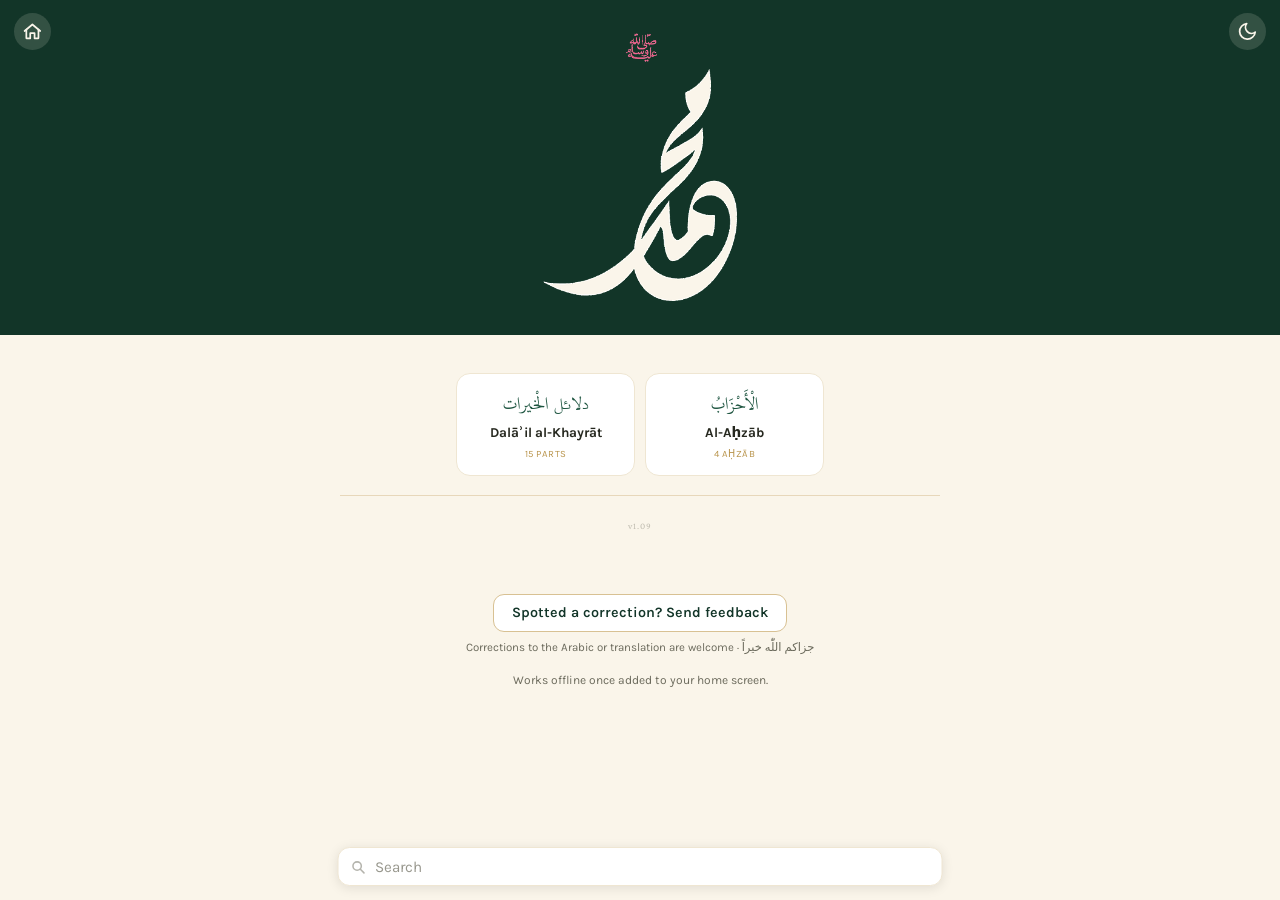
==== index.html @ d9210088 "Refrain reads Chorus on screen (v109) Co-Authored-By: Claude Opus 5.5 <noreply@anthropic.com> Claude" ====
<!DOCTYPE html>
<html lang="en">
<head>
<meta charset="UTF-8">
<meta name="viewport" content="width=device-width, initial-scale=1.0, viewport-fit=cover">
<title>Dalāʾil al-Khayrāt</title>
<meta name="description" content="Mawlid, qasidas, the Burdah and devotional ilahis — Arabic, transliteration and English. An accessory app for gatherings of devotion.">
<!-- Link previews (WhatsApp, iMessage, etc). Without these, scrapers fall back
     to whatever they can find and the shared link shows the wrong name. -->
<meta property="og:type" content="website">
<meta property="og:site_name" content="Dalāʾil al-Khayrāt">
<meta property="og:title" content="Dalāʾil al-Khayrāt · دلائل الخيرات">
<meta property="og:description" content="Mawlid, qasidas, the Burdah and devotional ilahis — Arabic, transliteration and English. An accessory app for gatherings of devotion.">
<meta property="og:url" content="https://zboon.github.io/Mawlid-app/">
<meta property="og:image" content="https://zboon.github.io/Mawlid-app/icon-512.png">
<meta property="og:image:width" content="512">
<meta property="og:image:height" content="512">
<meta name="twitter:card" content="summary">
<meta name="twitter:title" content="Dalāʾil al-Khayrāt · دلائل الخيرات">
<meta name="twitter:description" content="Mawlid, qasidas, the Burdah and devotional ilahis — Arabic, transliteration and English. An accessory app for gatherings of devotion.">
<meta name="twitter:image" content="https://zboon.github.io/Mawlid-app/icon-512.png">
<meta name="application-name" content="Dalāʾil al-Khayrāt">
<link rel="manifest" href="manifest.json">
<meta name="theme-color" content="#123528">
<!-- Plain-HTML copy of APP_VERSION below. The number lives inside the
     script, where nothing that reads the page without running it can see
     it — so "which version is actually live?" could only be answered from
     a phone. Keep the two in step when bumping. -->
<meta name="app-version" content="v109">
<!-- YouTube's embedded player refuses to configure itself unless the host page
     sends a Referer (Error 153 / embedder.identity.missing.referrer). This is
     the browser default in most cases, but a standalone PWA or a WebView may
     not apply it, so it is stated outright. -->
<meta name="referrer" content="strict-origin-when-cross-origin">
<!-- iOS home-screen support -->
<meta name="apple-mobile-web-app-capable" content="yes">
<meta name="apple-mobile-web-app-status-bar-style" content="black-translucent">
<meta name="apple-mobile-web-app-title" content="Dalāʾil al-Khayrāt">
<!-- Browser tab icon: the محمد calligraphy on the header green. Embedded so
     it needs no extra request and works offline like the rest of the app. -->
<link rel="icon" type="image/png" sizes="32x32" href="[data-uri]">
<link rel="icon" type="image/png" sizes="48x48" href="[data-uri]">
<link rel="apple-touch-icon" href="icon-192.png">
<link rel="preconnect" href="https://fonts.googleapis.com">
<link rel="preconnect" href="https://fonts.gstatic.com" crossorigin>
<link href="https://fonts.googleapis.com/css2?family=Crimson+Pro:ital,wght@0,400;0,600;1,400&family=Karla:wght@400;500;700&display=swap" rel="stylesheet">
<style>

  /* ── Amiri (SIL Open Font License 1.1) ──────────────────────────────
     Bundled rather than fetched, so the Arabic — and crucially its harakat —
     renders correctly with no connection at all. Subset to Arabic + Latin and
     WOFF-compressed, with all layout features kept: Amiri's calligraphic
     ligatures are the reason to use it. Full licence in OFL.txt. */
  @font-face{
    font-family:'UthmanicHafs';
    font-style:normal; font-weight:400; font-display:swap;
    src:url([data-uri]) format('opentype');
    /* KFGQPC Uthmanic Hafs. It maps 171 codepoints — the Arabic comma,
       semicolon, question mark, full stop, the rosette and every Persian
       letter among them — to an EMPTY placeholder box that renders as a
       black blob. So it is served only for the codepoints it genuinely
       draws; everything else falls through to Amiri below, which is why a
       comma still looks like a comma. Embedded byte-for-byte: the licence
       forbids modifying the font, so it cannot be subset. */
    unicode-range: U+0600, U+0621-063A, U+0640-0657, U+065C, U+065E, U+0660-0669, U+066E, U+0670-0671, U+06D6-06DD, U+06E0-06E2, U+06E4-06E9, U+06EC;
  }
  @font-face{
    font-family:'Amiri';
    font-style:normal; font-weight:400; font-display:swap;
    src:url([data-uri]) format('woff');
  }
  @font-face{
    font-family:'Amiri';
    font-style:normal; font-weight:700; font-display:swap;
    src:url([data-uri]) format('woff');
  }
  /* ── DigitalKhatt IndoPak (SIL Open Font License 1.1) ─────────────────
     © 2024-2025 Amine Anane, © 2024-2025 Tarteel Inc.
     https://github.com/DigitalKhatt/indopakfont — licence text in OFL.txt.
     The optional IndoPak script, chosen from the reader's IndoPak chip.
     Bundled like the faces above, so a reader who picks it still has it with
     no connection. It is the built "coretext" TrueType from the DigitalKhatt
     project, re-wrapped as WOFF2 with no glyph changes (101 KB). It maps
     only 96 codepoints: the Arabic comma, question mark, ﷺ, the small wāw
     and the ornate brackets are not among them and fall through to the
     faces after it in the stack, which is why no unicode-range is needed. */
  @font-face{
    font-family:'DKIndoPak';
    font-style:normal; font-weight:400; font-display:swap;
    src:url([data-uri]) format('woff2');
  }
  /* ── Scheherazade New (SIL Open Font License 1.1) ───────────────────
     © 1994-2026 SIL Global, with Reserved Font Names "Scheherazade" and
     "SIL" — licence text in OFL.txt. The "Naskh" choice of the script
     switch: a traditional book Naskh designed for full vowelling. This is
     SIL's own web font from the 4.500 release
     (web/ScheherazadeNew-Regular.woff2), embedded byte for byte: the
     reserved names mean a modified copy could not keep its name, so it is
     not subset or re-encoded. It covers every codepoint the corpus uses. */
  @font-face{
    font-family:'SchNew';
    font-style:normal; font-weight:400; font-display:swap;
    src:url([data-uri]) format('woff2');
  }

  :root{
    --green:#123528;
    --green-deep:#0B241B;
    --paper:#FAF5EA;
    --bg:#FAF5EA;
    --card:#ffffff;
    --card-alt:#FCF8EF;
    --paper-edge:#EFE6D2;
    --gold:#B8934A;
    --gold-soft:#D8C193;
    --ms-paper:#FBF4DE;   /* the leaf itself — and the Study card, so both read as one book's paper */
    --ms-paper-deep:#F3E7C8;  /* the same paper, a shade down, for a refrain's gradient */
    --ms-ink:#2A2118;
    --ms-rule:#6B4E2A;
    --ms-gold:#B8934A;
    --ms-rosette:#B23A2E;
    --ms-band-a:#2E6B63;  /* the woven band across the head of the leaf */
    --ms-band-b:#8C3B2F;
    --ms-mark:rgba(184,147,74,.28);
    --rule:rgba(184,147,74,.5);      /* fine gold hairline on the green */
    --rule-soft:rgba(184,147,74,.3); /* the same, quieter, on the paper */
    --ink:#26281F;
    --ink-soft:#6B6A5C;
    --chip-ink:#123528;   /* control-chip label; must contrast with the page, not the header */
    --ar-color:#0B241B;
    --star-fill:#BCD6E4;   /* light blue inside the seam-band stars */
    --band-field:#0B241B;  /* deep-green ground between the stars */
    --star-stroke:#CB8090; /* the calligraphy dots' pink, outlining the stars */
    --accent-green:#1E5540;    /* bismillah + section titles: light enough to read as green */
    --ar-size:1.9rem;
    --latin-scale:1;
  }
  :root.dark{
    --green:#1B3A2C;
    --green-deep:#0E2318;
    /* --paper stays light: it's the text colour on the green header/bars */
    --bg:#12150E;
    --card:#1E2318;
    --card-alt:#232819;
    --paper-edge:#2E3324;
    --gold:#C9A55E;
    --ms-paper:#191510;   /* the same leaf, inverted for a dark room */
    --ms-paper-deep:#211B13;
    --ms-ink:#EADEC2;
    --ms-rule:#A98A55;
    --ms-gold:#C9A55E;
    --ms-rosette:#D9705F;
    --ms-band-a:#24504B;
    --ms-band-b:#6B2E26;
    --ms-mark:rgba(201,165,94,.26);
    --rule:rgba(201,165,94,.5);
    --rule-soft:rgba(201,165,94,.28);
    --gold-soft:#D8C193;
    --ink:#ECE7D6;
    --ink-soft:#C7C3AF;   /* brightened: was #A3A08E, too dim for the translation line */
    --chip-ink:#EFE7CF;   /* light label on the dark card, instead of the dark green */
    --ar-color:#F3ECD8;
    --star-fill:#7FA3B8;   /* deeper blue so the stars read on the dark page */
    --band-field:#0E2318;  /* deep-green ground between the stars */
    --star-stroke:#D793A2; /* dot-pink, lifted slightly for the dark theme */
    --accent-green:#618B77;    /* pushed toward the header's forest green (#1B3A2C) as far as
                                  readability allows: this also colours the ~19px section
                                  titles, which need 4.5:1. The header green itself is 1.5:1
                                  here — invisible. */
  }
  *{margin:0;padding:0;box-sizing:border-box}
  html{-webkit-text-size-adjust:100%}
  body{
    background:var(--bg);
    color:var(--ink);
    font-family:'Karla',system-ui,sans-serif;
    min-height:100vh;
    min-height:100dvh;
  }
  button{font-family:inherit;cursor:pointer;border:none;background:none;color:inherit}

  /* ---------- header ---------- */
  .masthead{
    background:var(--green);
    color:var(--paper);
    padding:calc(env(safe-area-inset-top, 0px) + 1.7rem) 1.4rem 1.3rem;
    text-align:center;
    position:relative;
  }
  /* Sticky top chrome. Home shows the large logo header; every page below home
     shows a compact bar (see .masthead.compact) with no tab bar. Readers are
     separate — they render their own .reader-bar. */
  .topbar{ position:sticky; top:0; z-index:40; }
  html.is-home .topbar{ position:static; }   /* home keeps its large scroll-away header */
  html.immersive .topbar{ display:none; }
  html{ overflow-anchor:none; }
  /* Section pages (everything below home) use a compact bar instead of the
     large logo header: Home + Back on the left, the bismillah centred, Live +
     theme on the right, and NO tab bar. */
  .masthead.compact{
    display:grid; grid-template-columns:1fr auto 1fr; align-items:center; gap:.5rem;
    padding:calc(env(safe-area-inset-top, 0px) + .55rem) .8rem .55rem;
    min-height:0;
  }
  .masthead.compact .mh-left{ display:flex; gap:.35rem; justify-self:start; }
  .masthead.compact .mh-right{ display:flex; gap:.35rem; justify-self:end; }
  /* The calligraphy gives way to the buttons: width is its preferred size,
     max-width:100% plus min-width:0 let the grid shrink it on a narrow phone
     instead of pushing the theme toggle off the right edge (it overran 29px at
     320px while it was pinned to min(46vw,12.5rem)). */
  .masthead.compact .bismillah-mark{ justify-self:center; height:auto; width:min(46vw,12.5rem); max-width:100%; min-width:0; max-height:2.4rem; margin:0; opacity:.98; }
  .masthead.compact .header-mark,
  .masthead.compact .back-mark,
  .masthead.compact .session-mark,
  .masthead.compact .theme-toggle{ position:static; top:auto; left:auto; right:auto; }
  .back-mark{
    width:2.3rem; height:2.3rem; border-radius:50%; border:none; cursor:pointer;
    background:rgba(250,245,234,.14); color:var(--paper);
    display:flex; align-items:center; justify-content:center;
  }
  .back-mark:active{ background:rgba(250,245,234,.28); }
  .back-mark svg{ width:1.3rem; height:1.3rem; display:block; }
  /* Star band straddling the header seam: pulled up half its height. */
  .head-band svg{display:block;width:100%}
  /* Small Bismillah at the very top of the header, on every page. */
  .masthead .bismillah-mark{
    display:block;
    width:min(200px, 52%);
    height:auto;
    margin:0 auto .9rem;
    opacity:.92;
  }
  .masthead .logo{
    display:block;
    width:min(165px, 39%);
    height:auto;
    margin:.3rem auto .5rem;
  }
  /* The English name sits in its own band below the calligraphy, ruled off
     from the header above and the section cards below. */
  .subhead{
    background:var(--green); color:var(--paper); text-align:center;
    padding:.8rem 1.1rem .85rem;
    border-top:1px solid var(--rule);
    border-bottom:1px solid var(--rule);
  }
  .head-en1{
    font-family:'Crimson Pro',serif;
    font-size:1.41rem;
    letter-spacing:.05em;
    color:var(--paper);
  }
  .head-en2{
    font-family:'Crimson Pro',serif;
    font-style:italic;
    font-size:1.1rem;
    color:var(--gold-soft);
    margin-top:.2rem;
  }
  /* On the landing page the same calligraphy stands a little larger. */
  .masthead .logo.home-mark{
    width:min(200px, 47%);
    margin:.2rem auto .6rem;
  }
  .star-band{display:block;margin:1.1rem auto 0;width:min(240px,70%)}
  .theme-toggle{
    position:absolute;top:calc(env(safe-area-inset-top, 0px) + .8rem);right:.9rem;
    width:2.3rem;height:2.3rem;border-radius:50%;
    background:rgba(250,245,234,.14);color:var(--paper);
    font-size:1.15rem;line-height:1;
    display:flex;align-items:center;justify-content:center;
  }
  /* Home button, top-left — mirrors the theme toggle on the opposite side. */
  /* Live session: a small header button rather than a full card. */
  .session-mark{
    position:absolute;top:calc(env(safe-area-inset-top, 0px) + .8rem);right:3.55rem;
    height:2.3rem;padding:0 .72rem;border-radius:999px;border:none;cursor:pointer;
    background:rgba(250,245,234,.14);color:var(--paper);
    font-family:'Crimson Pro',serif;font-size:.84rem;letter-spacing:.07em;line-height:1;
    display:flex;align-items:center;justify-content:center;white-space:nowrap;
  }
  .session-mark:active{background:rgba(250,245,234,.28)}
  /* Gold while a session is running, so it reads at a glance. */
  .session-mark.live{background:var(--gold);color:var(--green)}
  .link-btn{
    background:none;border:none;padding:0;cursor:pointer;
    font-family:'Crimson Pro',serif;font-size:inherit;color:var(--accent-green);
    text-decoration:underline;
  }
  .build-tag{
    text-align:center; margin:1.6rem 0 .4rem;
    font-family:'Crimson Pro',serif; font-size:.58rem; letter-spacing:.1em;
    color:var(--ink-soft); opacity:.4;
  }
  .back-link{
    display:block;margin:.1rem auto .5rem;padding:.3rem .7rem;
    background:none;border:none;cursor:pointer;
    font-family:'Crimson Pro',serif;font-size:.95rem;color:var(--accent-green);
  }
  .header-mark{
    position:absolute;top:calc(env(safe-area-inset-top, 0px) + .8rem);left:.9rem;
    width:2.3rem;height:2.3rem;border-radius:50%;border:none;cursor:pointer;
    background:rgba(250,245,234,.14);color:var(--paper);
    display:flex;align-items:center;justify-content:center;
  }
  .header-mark:active{background:rgba(250,245,234,.28)}
  .header-mark svg{width:1.3rem;height:1.3rem;display:block}
  .theme-toggle svg{width:1.3rem;height:1.3rem;display:block}
  .theme-toggle:active{background:rgba(250,245,234,.28)}

  /* ---------- top nav bar (sections, left-to-right) ---------- */
  .tabbar{
    display:flex;gap:.5rem;overflow-x:auto;-webkit-overflow-scrolling:touch;
    padding:.9rem 1rem;background:var(--green-deep);
    border-bottom:1px solid var(--rule);
    scrollbar-width:none;
    justify-content:flex-start;
  }
  /* Center the tabs only when they all fit; when they overflow, this wrapper
     keeps them left-aligned so the first tab is always reachable to scroll. */
  .tabbar > .tab:first-child{margin-left:auto}
  .tabbar > .tab:last-child{margin-right:auto}
  .tabbar::-webkit-scrollbar{display:none}
  /* When tabs overflow on narrow screens they scroll; centering still holds
     because flex wraps naturally from the centre outward. */
  .tabbar::-webkit-scrollbar{display:none}
  .tab{
    flex:0 0 auto;display:flex;flex-direction:column;align-items:center;gap:.15rem;
    padding:.55rem .9rem;border-radius:12px;
    background:rgba(250,245,234,.08);color:var(--paper);
    border:1.5px solid transparent;transition:background .12s,border-color .12s;
    min-width:5.2rem;
  }
  .tab.active{background:var(--gold);border-color:var(--gold-soft);color:var(--green-deep)}
  .tab-en{font-size:.78rem;font-weight:700;line-height:1.15;text-align:center;white-space:nowrap}
  .tab-ar{font-family:'UthmanicHafs','Amiri',serif;font-size:1rem;line-height:1;opacity:.85}
  .tab.active .tab-ar{opacity:1}

  /* ---------- placeholder for empty sections ---------- */
  .placeholder{
    text-align:center;color:var(--ink-soft);padding:2.4rem 1.4rem;line-height:1.6;
  }
  .placeholder .ph-star{font-family:'UthmanicHafs','Amiri',serif;font-size:2.4rem;color:var(--gold);margin-bottom:.6rem}
  .placeholder strong{color:var(--green);font-size:1.05rem}
  .placeholder p{margin:.5rem 0}

  /* ---------- index list ---------- */
  .index{max-width:640px;margin:0 auto;padding:1.4rem 1.1rem calc(env(safe-area-inset-bottom,0px) + 3rem)}
  .index-label{
    font-size:.75rem;font-weight:700;letter-spacing:.18em;text-transform:uppercase;
    color:var(--ink-soft);margin:.4rem 0 1rem;text-align:center;
  }
  .search-wrap{position:relative;margin:.2rem 0 1.4rem}
  /* Resting: quiet — transparent, thin border, dimmed. It's there when you
     want it and out of the way when you don't. */
  .search{
    width:100%;box-sizing:border-box;
    font-family:inherit;font-size:.95rem;color:var(--ink);
    background:transparent;
    border:1px solid var(--paper-edge);border-radius:12px;
    padding:.6rem 2.4rem .6rem 2.3rem;outline:none;
    opacity:.7;box-shadow:none;
    transition:opacity .15s, background .15s, border-color .15s, box-shadow .15s;
  }
  .search:hover{opacity:.9}
  /* Focused: full contrast, gold border, lifted */
  .search:focus{
    opacity:1;
    background:var(--card);
    border-color:var(--gold);
    box-shadow:0 2px 10px rgba(18,53,40,.10);
  }
  .search::placeholder{color:var(--ink-soft);opacity:.75}
  .search-icon{
    position:absolute;left:.8rem;top:50%;transform:translateY(-50%);
    width:.95rem;height:.95rem;color:var(--ink-soft);
    opacity:.5;pointer-events:none;
    transition:opacity .15s, color .15s;
  }
  .search-wrap:focus-within .search-icon{opacity:1;color:var(--gold)}
  /* On the home page the bar is pinned to the bottom of the screen.
     Note: position:sticky does NOT work here — a sticky element can only travel
     inside its parent's box, and this is the last child of .index, so its whole
     range would be that element's own bottom padding (~3rem). Fixed is correct. */
  .search-wrap.at-bottom{
    position:fixed;
    left:50%; transform:translateX(-50%);
    bottom:calc(env(safe-area-inset-bottom, 0px) + .85rem + var(--player-h));
    width:min(605px, calc(100% - 2.2rem));
    margin:0;
    z-index:20;
  }
  /* Needs a solid backdrop here — content scrolls underneath it. */
  .search-wrap.at-bottom .search{
    opacity:1;
    background:var(--card);
    box-shadow:0 2px 12px rgba(0,0,0,.10);
  }
  .search-wrap.at-bottom .search:focus{
    box-shadow:0 4px 16px rgba(0,0,0,.16);
  }
  .search::placeholder{color:var(--ink-soft);opacity:.7}
  .search-clear{
    position:absolute;right:.5rem;top:50%;transform:translateY(-50%);
    width:1.9rem;height:1.9rem;border-radius:50%;
    color:var(--ink-soft);font-size:.85rem;
    display:flex;align-items:center;justify-content:center;
  }
  .search-clear:active{background:var(--paper-edge)}
  .no-results{
    text-align:center;color:var(--ink-soft);font-size:.95rem;
    padding:2rem 1rem;line-height:1.5;
  }
  .qcard{
    display:flex;align-items:center;gap:1rem;width:100%;text-align:left;
    background:var(--card);
    border:1px solid var(--paper-edge);
    border-radius:14px;
    padding:1rem 1.1rem;
    margin-bottom:.8rem;
    box-shadow:0 1px 2px rgba(18,53,40,.06);
    transition:transform .12s ease, box-shadow .12s ease;
  }
  .qcard:active{transform:scale(.985)}
  .qcard .num{
    flex:none;width:2.4rem;height:2.4rem;border-radius:50%;
    border:1.5px solid var(--gold);color:var(--gold);
    display:flex;align-items:center;justify-content:center;
    font-family:'UthmanicHafs','Amiri',serif;font-size:1.15rem;padding-top:2px;
  }
  /* The two title lines were plain inline spans, so they only fell onto
     separate lines when the Arabic happened to be long enough to wrap. A short
     leading line (a day name) left room for the Arabic to ride up beside it.
     Stacking them explicitly makes the break structural rather than accidental. */
  .qcard .titles{flex:1;min-width:0;display:flex;flex-direction:column;align-items:stretch}
  .qcard .t-ar{font-family:'UthmanicHafs','Amiri',serif;font-size:1.35rem;line-height:1.4;direction:rtl;text-align:left;color:var(--ar-color)}
  .qcard .t-en{font-size:.85rem;color:var(--ink-soft);margin-top:.1rem}
  /* Dalāʾil index only: the English day name leads and the Arabic ḥizb title
     sits under it. A line that comes first has to carry the weight of a title,
     so it takes ink colour and a little more size; the Arabic eases down a
     step in turn, without giving up its place as the larger of the two. */
  .qcard .t-en.lead{font-size:1rem;color:var(--ink);font-weight:600;margin-top:0}
  .qcard .t-en.lead + .t-ar{font-size:1.2rem;margin-top:.15rem}
  .qcard .chev{color:var(--gold);font-size:1.2rem}

  /* ---------- reader ---------- */
  .reader-bar{
    position:sticky;top:0;z-index:10;
    transition:padding .24s ease;
    background:var(--green);color:var(--paper);
    padding:calc(env(safe-area-inset-top,0px) + .6rem) .8rem .6rem;
    display:flex;align-items:center;gap:.6rem;
    box-shadow:0 2px 8px rgba(11,36,27,.25);
  }
  .reader-bar .back{font-size:1rem;font-weight:700;padding:.45rem .7rem;border-radius:9px;background:rgba(250,245,234,.12)}
  .reader-bar .rtitle{flex:1;font-family:'UthmanicHafs','Amiri',serif;font-size:1.2rem;white-space:nowrap;overflow:hidden;text-overflow:ellipsis;text-align:center}
  /* Back is a text button and the bookmark an icon, so they're different widths.
     Holding each in an equal-width side keeps the bismillah on the bar's true
     centre rather than centred between the buttons. */
  .reader-bar .rside{ flex:1 1 0; display:flex; align-items:center; min-width:0 }
  .reader-bar .rside.end{ justify-content:flex-end }
  /* The bismillah sits in the green bar, set apart from the piece's own title. */
  .reader-bismillah{
    display:block; width:min(150px, 40%); height:auto;
    opacity:.94; flex:0 0 auto;
    transition:width .24s ease, opacity .18s ease;
  }
  /* Once you scroll into the verses the bar slims to just Back and bookmark. */
  .reader-bar.slim .reader-bismillah{ width:0; opacity:0; }
  .reader-bar.slim{ padding-top:calc(env(safe-area-inset-top,0px) + .45rem); padding-bottom:.45rem; }
  .piece-head{ text-align:center; padding:.95rem 1rem .1rem; }
  /* ── The piece set as a manuscript leaf ─────────────────────────────────
     Ivory paper, a ruled border, a titled cartouche and rosettes between
     phrases. All type, so it stays sharp at any size and can be selected. */
  /* The leaves sit in a row and turn right to left, as an Arabic book does. */
  .ms-book{
    display:flex; direction:rtl;
    overflow-x:auto; overflow-y:hidden;
    scroll-snap-type:x mandatory; -webkit-overflow-scrolling:touch;
    align-items:flex-start;
    scrollbar-width:none; padding-bottom:.2rem;
  }
  .ms-book::-webkit-scrollbar{ display:none }
  .ms-sheet{
    flex:0 0 100%; scroll-snap-align:center; scroll-snap-stop:always;
    max-width:660px; margin:0 auto; padding:0 .7rem;
    display:flex; flex-direction:column;
  }
  /* ── Two leaves at once, as an open book ─────────────────────────
     The scroller is already RTL, so the earlier leaf sits on the RIGHT and its
     pair to the left, the way the printed book falls open, with the gutter
     falling between them. Pairs run from the first leaf.
     Snapping is put on the odd children only, so a swipe moves a whole spread
     rather than a single page; in RTL the odd child's start edge is its right
     edge, so aligning it to the container's start seats the pair exactly. */
  .ms-book.spread .ms-sheet{
    flex:0 0 50%; max-width:none; padding:0 .35rem; scroll-snap-align:none;
  }
  .ms-book.spread .ms-sheet:nth-child(odd){ scroll-snap-align:start; }
  .ms-book.spread .ms-page{ min-height:min(72dvh, calc((50vw - 1.4rem) * 1.2)); }
  .ms-nav{ display:flex; align-items:center; justify-content:center; gap:1rem; padding:.7rem 0 1.4rem; }
  .ms-nav .ms-arrow{ width:2.2rem; height:2.2rem; font-size:1.25rem; box-shadow:none; opacity:.95 }
  /* The arrows ride over the leaf, always within reach — top of the page or
     bottom, zoomed in or out. */
  .ms-float{
    position:fixed; top:50%; left:0; right:0; transform:translateY(-50%);
    display:flex; justify-content:space-between; padding:0 .55rem;
    pointer-events:none; z-index:40;
  }
  .ms-float .ms-arrow{ pointer-events:auto; }
  /* On a narrow screen the floating arrows sit over the text itself rather than
     beside it, so they are taken away there. The leaf still turns by swiping,
     and the arrows beside the page dots below are untouched for anyone who
     would rather tap. */
  @media (max-width: 560px){
    .ms-float{ display:none; }
  }
  /* First page sits at the right, as the text is read. */
  .ms-dots{ display:flex; direction:rtl; gap:.45rem; }
  .ms-arrow{
    width:2.5rem; height:2.5rem; border-radius:50%; cursor:pointer; padding:0;
    border:1px solid var(--ms-gold); color:var(--ms-gold);
    background:var(--ms-paper); opacity:.88;
    box-shadow:0 2px 10px rgba(11,36,27,.28);
    font-size:1.45rem; line-height:1; display:flex; align-items:center; justify-content:center;
    transition:opacity .15s, background .15s;
  }
  .ms-arrow:disabled{ opacity:.2; cursor:default; box-shadow:none }
  .ms-arrow:not(:disabled):active{ background:var(--ms-mark); opacity:1 }
  .ms-dot{
    width:.62rem; height:.62rem; border-radius:50%; cursor:pointer; padding:0; flex:0 0 auto;
    border:1px solid var(--ms-gold); background:transparent; opacity:.55;
    transition:opacity .15s, background .15s;
  }
  .ms-dot.on{ background:var(--ms-gold); opacity:1 }
  .ms-runhead{
    text-align:center; font-family:'UthmanicHafs','Amiri',serif; font-size:.82rem;
    color:var(--ms-rule); opacity:.85; margin:0 0 .4rem;
  }
  .ms-page{
    background:var(--ms-paper); color:var(--ms-ink);
    padding:1.5rem 1.15rem 2.3rem; position:relative; border-radius:2px;
    flex:0 0 auto;
    /* Each leaf holds exactly one printed page's text (cut at the book's own
       page turns). msAutoFit gives every leaf in a chapter one shared height
       and scales its Arabic to fill it, so the pages match each other the way
       the printed ones do; this min-height is the pre-script fallback and the
       floor for a very short chapter. A full page at readable size stands
       taller than the screen, so a leaf is read by scrolling down it. */
    min-height:min(72dvh, calc((100vw - 1.4rem) * 1.5));
    overflow:hidden;
    border:1.5px solid var(--ms-rule);
    box-shadow:0 0 0 3px var(--ms-paper) inset, 0 0 0 4.5px var(--ms-gold) inset,
               0 3px 14px rgba(11,36,27,.18);
  }
  /* The illuminated band across the head of the opening leaf. */
  .ms-band{
    position:relative; margin:-.5rem -.2rem 1.15rem; padding:.55rem 0;
    text-align:center; min-height:2.6rem;
    display:flex; align-items:center; justify-content:center;
  }
  /* A mid-leaf division band (thulth / rubʿ markers), as the book sets them. */
  .ms-band-div{ margin-top:1.4rem; }
  .ms-band-inline{ display:block; margin:1.15rem 0 1.05rem; }
  .ms-cartouche-div{ font-size:.98rem; }
  .ms-band-art{ position:absolute; left:0; right:0; top:50%;
    transform:translateY(-50%); height:40px; width:100%; display:block; }
  /* A mid-chapter division is a pause, not a second headpiece. */
  .ms-band-div .ms-band-art{ opacity:.55; }
  .ms-cartouche{ position:relative; z-index:1; }
  .ms-cartouche{
    display:inline-block; padding:.28rem 1.5rem;
    background:var(--ms-paper); color:var(--ms-ink);
    border:1px solid var(--ms-gold); border-radius:999px;
    font-family:'UthmanicHafs','Amiri',serif; font-size:1.12rem; line-height:1.7;
  }
  .ms-text{
    font-family:'UthmanicHafs','Amiri',serif; direction:rtl; text-align:center;
    /* Base reading size. msAutoFit scales each leaf around this so every page
       in a chapter is the same height with its text filling the frame; the
       densest page sits at about this size and lighter pages a little above. */
    font-size:1.55rem; line-height:2.15;
  }
  .ms-basmala{
    display:block; text-align:center; margin:0 0 1.05rem;
    padding:0 0 .75rem; border-bottom:1px solid var(--ms-gold);
  }
  .ms-v{ cursor:pointer; border-radius:4px; padding:.05em .12em;
         transition:background .15s ease; }
  .ms-v:active{ background:var(--ms-mark) }
  .ms-v.marked{ background:var(--ms-mark); box-shadow:0 0 0 1px var(--ms-gold) }
  /* One saved resume spot in the Book Version — a heavier gold ring than a
     plain highlight, so the bookmarked verse reads differently from phrases
     marked for study. Background/ring only (no added box), so it can never
     shift where a leaf breaks. */
  .ms-v.placed{ background:var(--ms-mark); box-shadow:0 0 0 2px var(--ms-gold), 0 0 0 4px rgba(184,147,74,.18) }
  @keyframes msFlash{ 0%{ background:var(--ms-gold) } 100%{ background:var(--ms-mark) } }
  .ms-v.ms-flash{ animation:msFlash 1.1s ease-out 1; }
  /* Verse-level search matches, listed under a chapter card. */
  .hits{ margin:-.1rem 0 .6rem; padding-left:.9rem; display:flex; flex-direction:column; gap:.3rem; }
  .hit{ display:flex; flex-direction:column; gap:.15rem; width:100%; text-align:right;
        background:var(--card-alt); border:1px solid var(--paper-edge); border-left:2px solid var(--gold);
        border-radius:10px; padding:.5rem .7rem; font:inherit; cursor:pointer; }
  .hit:active{ transform:scale(.99); }
  .hit .h-ar{ font-family:'UthmanicHafs','Amiri',serif; font-size:1.02rem; color:var(--ar-color); direction:rtl; line-height:1.5; }
  .hit .h-tr{ font-size:.76rem; color:var(--ink-soft); direction:ltr; text-align:left; line-height:1.35; }
  .hit mark{ background:rgba(201,165,94,.32); color:inherit; border-radius:3px; padding:0 .08em; }
  .hit-more{ font-size:.66rem; color:var(--ink-soft); opacity:.85; padding:.1rem 0 .1rem .2rem; }
  @keyframes hitFlash{ 0%{ box-shadow:0 0 0 2px var(--gold), 0 0 16px rgba(201,165,94,.55); } 100%{ box-shadow:0 0 0 0 rgba(201,165,94,0); } }
  .verse.hit-flash{ animation:hitFlash 1.3s ease-out 1; }
  .seg-flash{ animation:segFlash 1.5s ease-out 1; border-radius:3px; -webkit-box-decoration-break:clone; box-decoration-break:clone; }
  .seg.marked{ background:rgba(201,165,94,.30); border-radius:3px; -webkit-box-decoration-break:clone; box-decoration-break:clone; }
  .seg.placed{ background:rgba(201,165,94,.50); border-radius:3px; -webkit-box-decoration-break:clone; box-decoration-break:clone; }
  @keyframes segFlash{ 0%,12%{ background:rgba(201,165,94,.42); } 100%{ background:transparent; } }
  .ms-r{ color:var(--ms-rosette); font-size:.82em; padding:0 .18em; }
  /* Whatever face the Arabic body text is set in, the rosette keeps Amiri's
     star so every one on the page matches. */
  /* One rosette everywhere — Amiri's gold star. The font is forced because the
     body Arabic can be set in another face whose ۞ is a heavy disc, and the
     colour is forced so a rosette reads the same in the reader and on the page.
     The ﷺ mark keeps its own ink colour via the .ms-r.salawat rule below. */
  .ms-r, .rosette{
    font-family:'Amiri',serif !important;
    color:transparent !important;
    font-size:.82em; padding:0 .14em;
    background-image:url("data:image/svg+xml,%3Csvg%20xmlns%3D%22http%3A%2F%2Fwww.w3.org%2F2000%2Fsvg%22%20viewBox%3D%220%200%2024%2024%22%3E%3Cpath%20d%3D%22M12%2C2.5C14.7%2C6.3%2014.7%2C9.3%2012%2C12C9.3%2C9.3%209.3%2C6.3%2012%2C2.5Z%22%20transform%3D%22rotate(0%2012%2012)%22%20fill%3D%22%238C3B2F%22%20stroke%3D%22%23C9A55E%22%20stroke-width%3D%22.8%22%2F%3E%3Cpath%20d%3D%22M12%2C2.5C14.7%2C6.3%2014.7%2C9.3%2012%2C12C9.3%2C9.3%209.3%2C6.3%2012%2C2.5Z%22%20transform%3D%22rotate(45%2012%2012)%22%20fill%3D%22%238C3B2F%22%20stroke%3D%22%23C9A55E%22%20stroke-width%3D%22.8%22%2F%3E%3Cpath%20d%3D%22M12%2C2.5C14.7%2C6.3%2014.7%2C9.3%2012%2C12C9.3%2C9.3%209.3%2C6.3%2012%2C2.5Z%22%20transform%3D%22rotate(90%2012%2012)%22%20fill%3D%22%238C3B2F%22%20stroke%3D%22%23C9A55E%22%20stroke-width%3D%22.8%22%2F%3E%3Cpath%20d%3D%22M12%2C2.5C14.7%2C6.3%2014.7%2C9.3%2012%2C12C9.3%2C9.3%209.3%2C6.3%2012%2C2.5Z%22%20transform%3D%22rotate(135%2012%2012)%22%20fill%3D%22%238C3B2F%22%20stroke%3D%22%23C9A55E%22%20stroke-width%3D%22.8%22%2F%3E%3Cpath%20d%3D%22M12%2C2.5C14.7%2C6.3%2014.7%2C9.3%2012%2C12C9.3%2C9.3%209.3%2C6.3%2012%2C2.5Z%22%20transform%3D%22rotate(180%2012%2012)%22%20fill%3D%22%238C3B2F%22%20stroke%3D%22%23C9A55E%22%20stroke-width%3D%22.8%22%2F%3E%3Cpath%20d%3D%22M12%2C2.5C14.7%2C6.3%2014.7%2C9.3%2012%2C12C9.3%2C9.3%209.3%2C6.3%2012%2C2.5Z%22%20transform%3D%22rotate(225%2012%2012)%22%20fill%3D%22%238C3B2F%22%20stroke%3D%22%23C9A55E%22%20stroke-width%3D%22.8%22%2F%3E%3Cpath%20d%3D%22M12%2C2.5C14.7%2C6.3%2014.7%2C9.3%2012%2C12C9.3%2C9.3%209.3%2C6.3%2012%2C2.5Z%22%20transform%3D%22rotate(270%2012%2012)%22%20fill%3D%22%238C3B2F%22%20stroke%3D%22%23C9A55E%22%20stroke-width%3D%22.8%22%2F%3E%3Cpath%20d%3D%22M12%2C2.5C14.7%2C6.3%2014.7%2C9.3%2012%2C12C9.3%2C9.3%209.3%2C6.3%2012%2C2.5Z%22%20transform%3D%22rotate(315%2012%2012)%22%20fill%3D%22%238C3B2F%22%20stroke%3D%22%23C9A55E%22%20stroke-width%3D%22.8%22%2F%3E%3Ccircle%20cx%3D%2212%22%20cy%3D%2212%22%20r%3D%223%22%20fill%3D%22%23C9A55E%22%2F%3E%3Ccircle%20cx%3D%2212%22%20cy%3D%2212%22%20r%3D%221.2%22%20fill%3D%22%23FBF4DE%22%2F%3E%3C%2Fsvg%3E");
    background-repeat:no-repeat; background-position:center;
    background-size:1.24em 1.24em;
  }
  /* A data URI can't read a CSS variable, so the night palette is its own image. */
  html.dark .ms-r, html.dark .rosette{
    background-image:url("data:image/svg+xml,%3Csvg%20xmlns%3D%22http%3A%2F%2Fwww.w3.org%2F2000%2Fsvg%22%20viewBox%3D%220%200%2024%2024%22%3E%3Cpath%20d%3D%22M12%2C2.5C14.7%2C6.3%2014.7%2C9.3%2012%2C12C9.3%2C9.3%209.3%2C6.3%2012%2C2.5Z%22%20transform%3D%22rotate(0%2012%2012)%22%20fill%3D%22%236B2E26%22%20stroke%3D%22%23B8934A%22%20stroke-width%3D%22.8%22%2F%3E%3Cpath%20d%3D%22M12%2C2.5C14.7%2C6.3%2014.7%2C9.3%2012%2C12C9.3%2C9.3%209.3%2C6.3%2012%2C2.5Z%22%20transform%3D%22rotate(45%2012%2012)%22%20fill%3D%22%236B2E26%22%20stroke%3D%22%23B8934A%22%20stroke-width%3D%22.8%22%2F%3E%3Cpath%20d%3D%22M12%2C2.5C14.7%2C6.3%2014.7%2C9.3%2012%2C12C9.3%2C9.3%209.3%2C6.3%2012%2C2.5Z%22%20transform%3D%22rotate(90%2012%2012)%22%20fill%3D%22%236B2E26%22%20stroke%3D%22%23B8934A%22%20stroke-width%3D%22.8%22%2F%3E%3Cpath%20d%3D%22M12%2C2.5C14.7%2C6.3%2014.7%2C9.3%2012%2C12C9.3%2C9.3%209.3%2C6.3%2012%2C2.5Z%22%20transform%3D%22rotate(135%2012%2012)%22%20fill%3D%22%236B2E26%22%20stroke%3D%22%23B8934A%22%20stroke-width%3D%22.8%22%2F%3E%3Cpath%20d%3D%22M12%2C2.5C14.7%2C6.3%2014.7%2C9.3%2012%2C12C9.3%2C9.3%209.3%2C6.3%2012%2C2.5Z%22%20transform%3D%22rotate(180%2012%2012)%22%20fill%3D%22%236B2E26%22%20stroke%3D%22%23B8934A%22%20stroke-width%3D%22.8%22%2F%3E%3Cpath%20d%3D%22M12%2C2.5C14.7%2C6.3%2014.7%2C9.3%2012%2C12C9.3%2C9.3%209.3%2C6.3%2012%2C2.5Z%22%20transform%3D%22rotate(225%2012%2012)%22%20fill%3D%22%236B2E26%22%20stroke%3D%22%23B8934A%22%20stroke-width%3D%22.8%22%2F%3E%3Cpath%20d%3D%22M12%2C2.5C14.7%2C6.3%2014.7%2C9.3%2012%2C12C9.3%2C9.3%209.3%2C6.3%2012%2C2.5Z%22%20transform%3D%22rotate(270%2012%2012)%22%20fill%3D%22%236B2E26%22%20stroke%3D%22%23B8934A%22%20stroke-width%3D%22.8%22%2F%3E%3Cpath%20d%3D%22M12%2C2.5C14.7%2C6.3%2014.7%2C9.3%2012%2C12C9.3%2C9.3%209.3%2C6.3%2012%2C2.5Z%22%20transform%3D%22rotate(315%2012%2012)%22%20fill%3D%22%236B2E26%22%20stroke%3D%22%23B8934A%22%20stroke-width%3D%22.8%22%2F%3E%3Ccircle%20cx%3D%2212%22%20cy%3D%2212%22%20r%3D%223%22%20fill%3D%22%23B8934A%22%2F%3E%3Ccircle%20cx%3D%2212%22%20cy%3D%2212%22%20r%3D%221.2%22%20fill%3D%22%23191510%22%2F%3E%3C%2Fsvg%3E");
  }
  /* `ms-r-in` marks a rosette INSIDE a verse, as against the one that CLOSES
     it on a Book leaf. It carries no styling: v405 faded the internal ones so
     the full-strength rosettes would mark where a verse begins and ends, and
     the owner had that taken out of both views — every rosette the book
     prints is printed alike, and the app now follows it. The class stays
     because the distinction is real and the hook costs nothing; do not put a
     fade back on it without the owner asking. */

  /* The صلى الله عليه وسلم mark is a letterform, not an ornament — it keeps its glyph. */
  .ms-r.salawat, html.dark .ms-r.salawat{
    color:var(--ms-ink) !important; background-image:none;
  }
  /* The ṣallā-Llāhu ʿalayhi wa-sallam mark, as the printing sets it after
     each name — larger than a rosette, and in the ink rather than the red. */
  .ms-r.salawat{ color:var(--ms-ink) !important; font-size:1em; padding:0 .12em; opacity:.85 }
  .v-salawat{ color:var(--accent-green); font-size:.9em }
  .ms-folio{
    position:absolute; left:0; right:0; bottom:.75rem; text-align:center;
    font-family:'UthmanicHafs','Amiri',serif; font-size:.85rem; color:var(--ms-rule);
  }
  .ms-folio::before, .ms-folio::after{
    content:'—'; color:var(--ms-gold); padding:0 .45rem; opacity:.8;
  }
  /* The closing leaf: ornament in the four corners, text held in the middle. */
  .ms-closing{ display:flex; flex-direction:column; justify-content:center; }
  .ms-closing .ms-text{ position:relative; z-index:1; padding:1.6rem .6rem; }
  .ms-orn{ position:absolute; width:26%; max-width:104px; aspect-ratio:1/1; pointer-events:none; }
  .ms-orn svg{ width:100%; height:100%; display:block }
  .ms-orn.tl{ top:.35rem; left:.35rem }
  .ms-orn.tr{ top:.35rem; right:.35rem; transform:scaleX(-1) }
  .ms-orn.bl{ bottom:.35rem; left:.35rem; transform:scaleY(-1) }
  .ms-orn.br{ bottom:.35rem; right:.35rem; transform:scale(-1,-1) }
  /* Discrete recitations sit as their own sections rather than running on. */
  .ms-sec{ margin:0 0 1rem; padding:0 0 .95rem; border-bottom:1px solid var(--ms-gold); }
  .ms-sec:last-child{ border-bottom:none; padding-bottom:0; margin-bottom:0 }
  .ms-sec-head{
    font-family:'Crimson Pro',serif; font-size:.78rem; letter-spacing:.04em;
    color:var(--ms-rule); direction:ltr; margin-bottom:.35rem;
  }
  .ms-hint{
    text-align:center; font-family:'Crimson Pro',serif; font-size:.82rem;
    color:var(--ink-soft); opacity:.75; margin:.1rem 0 .9rem;
  }
  .piece-title-ar{
    font-family:'UthmanicHafs','Amiri',serif; font-size:1.45rem; line-height:1.6;
    color:var(--accent-green);
  }
  .piece-title-en{
    font-family:'Crimson Pro',serif; font-size:.95rem; color:var(--ink-soft);
    margin-top:.1rem;
  }
  .reader-bar .spacer{width:3.4rem}

  .controls{
    max-width:640px;margin:0 auto;padding:.8rem 1.1rem 0;
    display:flex;flex-wrap:wrap;gap:.5rem;justify-content:center;
  }
  .chip{
    font-size:.8rem;font-weight:700;letter-spacing:.03em;
    padding:.4rem .85rem;border-radius:999px;
    border:1.5px solid var(--gold);color:var(--chip-ink);background:transparent;
  }
  /* "Off" reads by its muted grey border and label, not by fading the text out —
     opacity alone made it unreadable on the dark background. */
  .chip.off{opacity:.85;border-color:var(--ink-soft);color:var(--ink-soft)}
  .chip.size{border-color:var(--paper-edge);background:var(--card)}

  /* Text size: one slider per script, replacing four −/+ chips. The glyph at
     each end says which script and which way is bigger. ض rather than the
     أ these used to carry — at chip size its hamza is too small to see, so
     the Arabic control read as a bare stroke and looked like the Latin one. */
  /* The sliders take a line of their own rather than wrapping one at a time
     into whatever gap the toggles leave: side by side they read as a pair and
     the row stops reflowing as chapter titles change its earlier chips. */
  .size-row{flex-basis:100%;display:flex;flex-wrap:wrap;gap:.5rem;justify-content:center}
  .size-slider{
    display:inline-flex;align-items:center;gap:.4rem;
    padding:.2rem .7rem;border-radius:999px;
    border:1.5px solid var(--paper-edge);background:var(--card);
  }
  .size-slider .sz-gl{color:var(--ink-soft);line-height:1;user-select:none;-webkit-user-select:none}
  .size-slider .sz-ar{font-family:'UthmanicHafs','Amiri',serif}
  .size-slider .sz-la{font-family:'Crimson Pro',serif}
  .size-slider .sz-sm{font-size:.78rem}
  .size-slider .sz-lg{font-size:1.18rem}
  .size-slider input[type=range]{
    -webkit-appearance:none;appearance:none;
    width:5rem;height:1.5rem;margin:0;background:transparent;
  }
  .size-slider input[type=range]:focus-visible{
    outline:2px solid var(--gold);outline-offset:2px;border-radius:999px;
  }
  /* Track and thumb are spelled out once per engine on purpose: a selector
     list mixing -webkit- and -moz- pseudo-elements is dropped whole by both. */
  .size-slider input[type=range]::-webkit-slider-runnable-track{
    height:3px;border-radius:999px;background:var(--paper-edge);
  }
  .size-slider input[type=range]::-moz-range-track{
    height:3px;border-radius:999px;background:var(--paper-edge);
  }
  .size-slider input[type=range]::-webkit-slider-thumb{
    -webkit-appearance:none;appearance:none;
    width:1.05rem;height:1.05rem;border-radius:50%;
    background:var(--gold);border:none;margin-top:-.43rem;
  }
  .size-slider input[type=range]::-moz-range-thumb{
    width:1.05rem;height:1.05rem;border-radius:50%;
    background:var(--gold);border:none;
  }

  .verses{max-width:640px;margin:0 auto;padding:1.2rem 1.1rem calc(env(safe-area-inset-bottom,0px) + 7rem)}
  /* Book Version: trim the trailing space so the reader can't scroll far past a
     leaf's end — the nav sits just below, and the bottom gap is limited so at
     most about a sixth of a screen shows under the current page. */
  .verses.ms-view{ padding-bottom:calc(env(safe-area-inset-bottom,0px) + 16dvh); }
  .verses.ms-view .ms-nav{ margin-top:.6rem; }
  /* The repeat marker: a rule with the words on it, so it reads as a return
     rather than as another verse. Collapsed by default — the body stays in
     the DOM and is hidden here, which is what lets a tap flip a class instead
     of re-rendering and losing the reader's place. */
  .refrain-repeat{margin:-.4rem 0 1rem;text-align:center}
  .refrain-repeat-btn{
    background:transparent;border:0;cursor:pointer;font-family:inherit;
    color:var(--gold);font-weight:700;font-size:.76rem;
    letter-spacing:.12em;text-transform:uppercase;
    padding:.35rem .9rem;border-radius:999px;
  }
  .refrain-repeat-btn::before{content:'\2014\00a0'}
  .refrain-repeat-btn::after{content:'\00a0\2014'}
  .refrain-repeat-btn:active{background:var(--card-alt)}
  .refrain-repeat-body{display:none}
  .refrain-repeat.open .refrain-repeat-body{
    display:block;
    border:1px solid var(--gold-soft);border-radius:16px;
    background:linear-gradient(var(--verse-bg, var(--card)),var(--verse-bg2, var(--card-alt)));
    padding:1rem 1.1rem;margin-top:.1rem;
  }
  .refrain-note{
    text-align:center;font-size:.78rem;letter-spacing:.14em;text-transform:uppercase;
    color:var(--gold);font-weight:700;margin:.2rem 0 1rem;
  }
  .qnote{
    background:var(--green);color:var(--paper);
    border-radius:14px;padding:.9rem 1.1rem;margin-bottom:.9rem;
    font-size:.92rem;line-height:1.5;text-align:center;
  }
  .qnote .qnote-ar{
    display:block;font-family:'UthmanicHafs','Amiri',serif;font-size:1.15rem;
    color:var(--gold-soft);direction:rtl;margin-top:.4rem;
  }
  /* A long note is folded away by default. Short ones stay open — the fold is
     there to keep the reader from scrolling past an essay to reach the prayer,
     and a one-line note costs nothing to leave showing. */
  details.qnote{ padding:0; overflow:hidden; }
  details.qnote > summary{
    list-style:none; cursor:pointer; padding:.72rem 1.1rem;
    display:flex; align-items:center; justify-content:center; gap:.45rem;
    font-size:.86rem; letter-spacing:.02em;
  }
  details.qnote > summary::-webkit-details-marker{ display:none; }
  details.qnote > summary::marker{ content:''; }
  .qnote-chev{
    display:inline-block; color:var(--gold-soft); font-size:1.05rem; line-height:1;
    transition:transform .18s ease;
  }
  details.qnote[open] > summary .qnote-chev{ transform:rotate(90deg); }
  .qnote-body{
    padding:0 1.1rem .95rem;
    border-top:1px solid rgba(216,193,147,.28); margin-top:0; padding-top:.8rem;
  }

  /* ── Dalāʾil index (Option E): today card + labelled bilingual bubbles ── */
  .dk-today{
    display:flex; flex-direction:column; align-items:center; gap:.2rem; width:100%; text-align:center;
    background:linear-gradient(160deg,var(--green),var(--accent-green)); color:var(--paper);
    border:1.5px solid var(--gold); border-radius:16px; padding:.85rem .95rem;
    margin-bottom:.5rem; font:inherit; cursor:pointer;
  }
  .dk-today:active{ transform:scale(.995); }
  .dk-today-k{ font-size:.72rem; letter-spacing:.14em; text-transform:uppercase; color:var(--gold-soft); font-weight:700; }
  .dk-today-ar{ font-family:'UthmanicHafs','Amiri',serif; font-size:1.5rem; direction:rtl; }
  .dk-today-go{ font-size:.82rem; color:var(--gold-soft); }
  /* Row labels: English in spaced caps, Arabic reset (letter-spacing breaks the
     cursive join) and set in the mushaf face. */
  .dk-rowlab{ display:flex; justify-content:center; align-items:baseline; gap:.4rem; margin:.85rem .15rem .35rem; }
  .dk-rowlab .l-en{ font-size:.72rem; letter-spacing:.13em; text-transform:uppercase; color:var(--gold); font-weight:700; }
  .dk-rowlab .l-ar{ font-family:'UthmanicHafs','Amiri',serif; font-size:1rem; letter-spacing:0; color:var(--gold-soft); direction:rtl; }
  /* Bubbles. Before-the-reading is a 2-col grid (long names), the days a 4-col
     grid (4 + 4, Mon² last), completion a single full-width line. */
  .dk-grid2{ display:grid; grid-template-columns:repeat(2,1fr); gap:.45rem; margin-bottom:.4rem; }
  .dk-grid4{ display:grid; grid-template-columns:repeat(4,1fr); gap:.4rem; margin-bottom:.4rem; }
  .dk-sep{ height:1px; background:var(--rule-soft); margin:.9rem .2rem .7rem; }
  .dk-bubble{
    display:flex; flex-direction:column; align-items:center; justify-content:center; gap:.12rem;
    background:var(--card); border:1px solid var(--paper-edge); color:var(--ink);
    border-radius:16px; padding:.55rem .45rem; font:inherit; cursor:pointer; text-align:center; min-height:3.3rem;
  }
  .dk-bubble:active{ transform:scale(.97); }
  .dk-bubble .b-en{ font-size:.8rem; font-weight:600; color:var(--ink); line-height:1.2; }
  .dk-bubble .b-ar{ font-family:'UthmanicHafs','Amiri',serif; font-size:1rem; color:var(--ar-color); direction:rtl; line-height:1.4; }
  .dk-grid4 .b-ar{ font-size:.9rem; }
  .dk-bubble.on{ background:var(--accent-green); border-color:var(--accent-green); }
  .dk-bubble.on .b-en{ color:var(--paper); }
  .dk-bubble.on .b-ar{ color:var(--gold-soft); }
  .dk-full{ width:100%; flex-direction:row; justify-content:space-between; align-items:center; padding:.7rem .95rem; margin-bottom:.4rem; }
  .dk-full .b-en{ font-size:.9rem; }
  .dk-full .b-ar{ font-size:1.15rem; }
  /* "Before the reading" is one bubble that opens its own sub-page. */
  .dk-nav{
    display:flex; align-items:center; justify-content:center; gap:.6rem; width:100%; position:relative;
    background:var(--card); border:1px solid var(--paper-edge); color:var(--ink);
    border-radius:16px; padding:.7rem .95rem; margin-bottom:.5rem; font:inherit; cursor:pointer; text-align:center;
  }
  .dk-nav:active{ transform:scale(.99); }
  .dk-nav-txt{ display:flex; flex-direction:column; align-items:center; gap:.1rem; min-width:0; }
  .dk-nav .b-en{ font-size:.9rem; font-weight:600; color:var(--ink); }
  .dk-nav .b-ar{ font-family:'UthmanicHafs','Amiri',serif; font-size:1.15rem; color:var(--ar-color); direction:rtl; }
  .dk-nav-go{ position:absolute; right:.95rem; top:50%; transform:translateY(-50%); color:var(--gold); font-size:1.35rem; line-height:1; }
  .qtune{
    display:flex;align-items:center;justify-content:center;gap:.4rem;
    background:var(--card);border:1.5px solid var(--gold);color:var(--green);
    border-radius:999px;padding:.6rem 1rem;margin-bottom:1.2rem;
    font-weight:700;font-size:.9rem;text-decoration:none;
  }
  .qtune:active{background:var(--paper-edge)}
  button.qtune{ width:100%; font-family:inherit; cursor:pointer; }
  /* The Book Version's reciter is offered from the opening leaf only: it lives
     above #ms-book rather than inside a sheet, so turning the page does not
     carry it away and msSyncDots has to hide it. */
  .ms-tune.off{ display:none }
  .reader-actions{ display:flex; justify-content:center; flex-wrap:wrap; gap:.5rem; margin:0 0 1.1rem; }
  .ra-btn{
    display:inline-flex; align-items:center; gap:.35rem; cursor:pointer; font-family:inherit;
    background:var(--card); border:1.5px solid var(--gold); color:var(--chip-ink);
    border-radius:999px; padding:.38rem .95rem; font-weight:700; font-size:.82rem;
  }
  .ra-btn:active{ background:var(--paper-edge); }
  .ra-btn.on{ background:var(--gold); color:#fff; }
  .qnote.about-body{ margin-top:-.4rem; }
  .aa-btn{ font-family:'Crimson Pro',serif; font-size:.95rem; letter-spacing:0; padding:.28rem .95rem; }
  .aa-btn.on{ background:var(--gold); color:#fff; }
  .aa-panel{ display:none; }
  .aa-panel.open{
    display:flex; flex-basis:100%; flex-direction:column; align-items:center; gap:.55rem;
    padding:.75rem .6rem; border:1px solid var(--rule-soft); border-radius:14px; background:var(--card-alt);
  }
  .aa-row{ display:flex; flex-wrap:wrap; gap:.5rem; justify-content:center; }

  /* Previous / Next chapter, at the foot of a reader in both views, so a
     mawlid can be read straight through without going back to the index.
     Laid out left-to-right — these are worded buttons, not the leaf arrows,
     which point the way an Arabic book turns. */
  .chap-nav{
    display:flex; gap:.6rem; align-items:stretch;
    max-width:var(--read-w,46rem); margin:1.6rem auto .4rem; padding:0 .2rem;
  }
  .chap-nav button{
    flex:1 1 0; min-width:0; display:flex; flex-direction:column; gap:.15rem;
    background:var(--card); border:1.5px solid var(--gold); color:var(--green);
    border-radius:14px; padding:.55rem .8rem; font-family:inherit; cursor:pointer;
    text-align:left;
  }
  .chap-nav button.chap-next{ text-align:right; }
  .chap-nav button:active{ background:var(--paper-edge) }
  .chap-nav .chap-dir{ font-size:.72rem; letter-spacing:.06em; text-transform:uppercase; opacity:.7 }
  .chap-nav .chap-name{
    font-weight:700; font-size:.92rem; line-height:1.25;
    overflow:hidden; text-overflow:ellipsis; display:-webkit-box;
    -webkit-line-clamp:2; -webkit-box-orient:vertical;
  }
  .chap-nav .chap-gap{ flex:1 1 0 }
  /* The same worded pair, carried into the Book Version for the Dalāʾil's
     before-reading group. On every leaf, not just the last: it was gated to
     the final page at first and the owner had that taken out — a reader wants
     to see where the reading goes next without paging to the end of the one
     they are in. No rules of its own; the wrapper is the hook the immersive
     list and the tests use. */

  /* ── The docked reciter ──────────────────────────────────────────
     Fixed to the foot of the window and attached to <body>, outside #app —
     the same trick the session banner uses — so re-rendering the reader never
     reloads the iframe and the recitation carries on while you turn leaves and
     move into the next section. Its measured height is published as
     --player-h, which is what lets full screen work: the leaf sizing, the page
     padding and the floating arrows all subtract it rather than sitting under
     it. Deliberately NOT in the html.immersive hide list — reading along with
     the recitation is the whole point. */
  :root{ --player-h:0px; }
  body.has-player{ padding-bottom:var(--player-h); }
  .ytdock{
    position:fixed; left:0; right:0; bottom:0; z-index:70;
    background:var(--green-deep); color:var(--paper);
    border-top:1px solid var(--rule);
    padding:.5rem .7rem calc(env(safe-area-inset-bottom,0px) + .5rem);
    box-shadow:0 -6px 22px rgba(0,0,0,.32);
  }
  .ytdock-in{ display:flex; align-items:center; gap:.6rem; max-width:640px; margin:0 auto; }
  .ytdock-frame{
    flex:0 0 auto; width:120px; aspect-ratio:16/9;
    border-radius:8px; overflow:hidden; background:#000;
  }
  .ytdock-frame iframe{ width:100%; height:100%; border:0; display:block; }
  .ytdock.big .ytdock-in{ flex-direction:column; align-items:stretch; }

  /* The audio dock must stack. .ytdock-in is a flex ROW by default, and the
     <audio> element carries width:100% — as a flex item that grows to fill
     the row, and .ytdock-meta's min-width:0 lets it collapse to nothing. The
     title, reciter, speed and download controls were all still in the DOM,
     just squeezed to zero width, leaving only the bare scrubber. */
  .ytdock.audio{ padding:.4rem .7rem calc(.4rem + env(safe-area-inset-bottom)); }
  .ytdock.audio .ytdock-in{ flex-direction:column; align-items:stretch; gap:.35rem; }
  .ytdock.audio .ytdock-meta{ flex:0 0 auto; }
  .ytdock.audio audio{ width:100%; height:34px; display:block; margin:0; }
  @media (max-width:420px){
    .ytdock.audio .ytdock-title{ font-size:.8rem; }
    .ytdock.audio .ytdock-reciter{ font-size:.68rem; }
    .ytdock.audio .ytdock-btn{ padding:.2rem .5rem; font-size:.7rem; }
    .ytdock.audio audio{ height:30px; }
  }
  .ytdock.big .ytdock-frame{ width:100%; }
  .ytdock-meta{ flex:1; min-width:0; display:flex; align-items:center; gap:.45rem; }
  .ytdock-title{
    flex:1; min-width:0; font-family:'Crimson Pro',serif; font-size:.85rem;
    white-space:nowrap; overflow:hidden; text-overflow:ellipsis;
  }
  /* Title and reciter stack, so the name survives the ellipsis that the
     single nowrap line would otherwise eat on a phone. */
  .ytdock-titles{ flex:1; min-width:0; display:flex; flex-direction:column; gap:.05rem; }
  .ytdock-titles .ytdock-title{ flex:none; }
  .ytdock-reciter{
    font-family:'Crimson Pro',serif; font-size:.72rem; opacity:.72;
    white-space:nowrap; overflow:hidden; text-overflow:ellipsis;
  }
  .ytdock-reciter .r-ar{ font-family:'UthmanicHafs',serif; font-size:.8rem; }

  /* the downloaded-recitations list */
  .dl-sum{
    font-family:'Crimson Pro',serif; font-size:.9rem; line-height:1.6;
    padding:.7rem .95rem; margin-bottom:.8rem;
    background:var(--card); border:1px solid var(--paper-edge); border-radius:14px;
  }
  .dl-row{
    display:flex; align-items:center; gap:.7rem;
    padding:.7rem .95rem; margin-bottom:.5rem;
    background:var(--card); border:1px solid var(--paper-edge); border-radius:14px;
  }
  .dl-meta{ flex:1; min-width:0; }
  .dl-title{ font-family:'Crimson Pro',serif; font-size:.95rem; }
  .dl-sub{ font-family:'Crimson Pro',serif; font-size:.78rem; opacity:.7; margin-top:.1rem; }
  .dl-sub .r-ar{ font-family:'UthmanicHafs',serif; font-size:.86rem; }
  .dl-act{ flex:0 0 auto; white-space:nowrap; }
  .ytdock-btn{
    background:transparent; border:1px solid var(--rule); color:var(--paper);
    border-radius:999px; padding:.26rem .6rem; font-size:.74rem;
    cursor:pointer; white-space:nowrap; text-decoration:none; font-family:inherit;
  }
  .ytdock-btn:active{ background:rgba(255,255,255,.14); }
  /* In the Dalāʾil and the aḥzāb — the collections with a Book Version — the
     Study card is printed on the Book Version's paper, with a gold hairline,
     so switching views keeps the page colour (owner's call). Every other
     collection keeps the white card. Done with variables set on
     main.verses.paper, so the refrain, instruction, bookmarked and repeat
     styles below need no paper-specific copies. */
  .verses.paper{ --verse-bg:var(--ms-paper); --verse-bg2:var(--ms-paper-deep); --verse-edge:var(--rule-soft); }
  .verse{
    background:var(--verse-bg, var(--card));border:1px solid var(--verse-edge, var(--paper-edge));border-radius:16px;
    padding:1.3rem 1.2rem 1.15rem;margin-bottom:1rem;position:relative;
    box-shadow:0 1px 2px rgba(18,53,40,.05);
  }
  .verse.refrain{border-color:var(--gold-soft);background:linear-gradient(var(--verse-bg, var(--card)),var(--verse-bg2, var(--card-alt)))}
  .v-num{
    position:absolute;top:-0.85rem;left:50%;transform:translateX(-50%);
    background:var(--bg);border:1.5px solid var(--gold);color:var(--gold);
    width:1.9rem;height:1.9rem;border-radius:50%;
    display:flex;align-items:center;justify-content:center;
    font-family:'UthmanicHafs','Amiri',serif;font-size:.95rem;
  }
  /* A recitation instruction attached to one passage — a repeat count, or which
     sūrah it is. */
  /* Which of the two readings is showing. */
  /* Full screen: the leaf, the way to turn it, and the way out. */
  .chip.icon{ display:inline-flex; align-items:center; justify-content:center; padding:.3rem .5rem }
  .chip.icon svg{ width:1rem; height:1rem; display:block }
  .ms-close{
    display:none;
    position:fixed; top:calc(env(safe-area-inset-top, 0px) + .7rem); right:.8rem; z-index:60;
    width:2.4rem; height:2.4rem; border-radius:50%; cursor:pointer; padding:0;
    border:1px solid var(--ms-gold); background:var(--ms-paper); color:var(--ms-rule);
    font-size:1.05rem; line-height:1; align-items:center; justify-content:center;
    box-shadow:0 2px 10px rgba(11,36,27,.3);
  }
  html.immersive .ms-close{ display:none }   /* folded into the menu below */

  /* Full screen used to offer only a way out. Everything else — the theme,
     the two readings, and Save my place — lived in furniture that immersive
     mode hides, so a reader following the leaf had to leave full screen to
     mark their place and then find it again. Home and a menu now ride at the
     top instead, and the menu carries what the hidden bars used to. */
  .ms-bar{
    display:none;
    position:fixed; top:calc(env(safe-area-inset-top, 0px) + .7rem);
    left:.8rem; right:.8rem; z-index:61;
    justify-content:space-between; align-items:flex-start; pointer-events:none;
  }
  html.immersive .ms-bar{ display:flex }
  .ms-bar > *{ pointer-events:auto; }
  .ms-rnd{
    width:2.4rem; height:2.4rem; border-radius:50%; cursor:pointer; padding:0;
    border:1px solid var(--ms-gold); background:var(--ms-paper); color:var(--ms-rule);
    font-size:1.05rem; line-height:1; display:flex; align-items:center; justify-content:center;
    box-shadow:0 2px 10px rgba(11,36,27,.3); font-family:inherit;
  }
  .ms-rnd:active{ transform:scale(.94); }
  .ms-rnd svg{ width:1.15rem; height:1.15rem; display:block; }
  .ms-menu-wrap{ position:relative; display:flex; flex-direction:column; align-items:flex-end; gap:.45rem; }
  /* Stacked vertically, in the order a reader reaches for them. */
  .ms-menu{
    display:none; flex-direction:column; gap:.3rem;
    background:var(--ms-paper); border:1px solid var(--ms-gold); border-radius:14px;
    padding:.4rem; box-shadow:0 6px 22px rgba(11,36,27,.34); min-width:11.5rem;
  }
  .ms-menu.open{ display:flex }
  .ms-menu button{
    display:flex; align-items:center; gap:.55rem; width:100%;
    background:transparent; border:none; cursor:pointer; text-align:left;
    color:var(--ms-rule); font-family:'Crimson Pro',serif; font-size:.92rem;
    padding:.5rem .6rem; border-radius:9px; line-height:1.2;
  }
  .ms-menu button:active{ background:rgba(11,36,27,.09); }
  .ms-menu button svg{ width:1.05rem; height:1.05rem; flex:0 0 auto; }
  .ms-menu button .tick{ margin-left:auto; opacity:.75; font-size:.8rem; }
  .ms-menu hr{ border:none; border-top:1px solid var(--ms-gold); opacity:.5; margin:.15rem .3rem; }
  html.immersive .masthead,
  html.immersive .tabbar,
  html.immersive .reader-bar,
  html.immersive .piece-head,
  html.immersive .controls,
  html.immersive .qnote,
  html.immersive .ms-hint,
  html.immersive .ms-tune,
  html.immersive .reader-actions,
  html.immersive .chap-nav,
  html.immersive .ms-chap,
  html.immersive .scrollbar,
  html.immersive footer,
  html.immersive .build-tag{ display:none !important }
  html.immersive .ms-sheet{ padding:0; max-width:none; width:100vw }
  html.immersive .ms-page{ min-height:calc(100dvh - var(--player-h)); border-radius:0; border-left:none; border-right:none }
  html.immersive .verses{ max-width:none; padding:0 }
  html.immersive .ms-book{ padding-bottom:0 }
  .view-switch{
    display:inline-flex; border:1.5px solid var(--paper-edge); border-radius:999px;
    overflow:hidden; background:var(--card);
  }
  .view-switch button{
    border:none; background:none; cursor:pointer; padding:.34rem .62rem;
    font-family:'Crimson Pro',serif; font-size:.8rem; letter-spacing:.01em;
    color:var(--ink-soft); white-space:nowrap;
  }
  .view-switch button.on{ background:var(--accent-green); color:var(--paper); }
  .edition-row{ display:flex; align-items:center; justify-content:center; gap:.6rem; margin:0 0 1rem; flex-wrap:wrap; }
  .ed-toast{ position:fixed; left:50%; bottom:calc(var(--player-h, 0px) + 1.1rem + env(safe-area-inset-bottom, 0px)); transform:translate(-50%, .6rem); z-index:9999;
    max-width:min(26rem, calc(100vw - 2rem)); padding:.6rem 1rem; border-radius:.7rem; background:var(--green-deep); color:#fbf7ec;
    font-family:'Crimson Pro',serif; font-size:.95rem; line-height:1.35; text-align:center; box-shadow:0 6px 22px rgba(0,0,0,.22);
    opacity:0; pointer-events:none; transition:opacity .25s, transform .25s; }
  .ed-toast.show{ opacity:1; transform:translate(-50%, 0); }
  .edition-k{ font-family:'Crimson Pro',serif; font-size:.82rem; letter-spacing:.06em; text-transform:uppercase; color:var(--ink-soft); }
  /* Daily Litanies card pinned below Dalāʾil parts list */
  .dalail-litanies{ margin-top:1.6rem; padding-top:1.2rem; border-top:1px solid var(--rule); }
  .dalail-litanies .home-card{ width:100%; }
    font-family:'Crimson Pro',serif; font-size:.82rem; letter-spacing:.03em;
    color:var(--accent-green); opacity:.9; margin-bottom:.35rem;
    text-align:center;
  }
  /* Instruction / rubric verses (not a prayer — a transitional note from the
     book). Set apart by a gold border and a faint gold wash, following the same
     pattern as a refrain verse, so the eye doesn't read the rubric as part of
     the supplication standing around it. */
  .verse.v-instruction{
    border-color:var(--gold); border-width:1.5px;
    background-color:var(--verse-bg, var(--card));
    background-image:linear-gradient(rgba(184,147,74,.11), rgba(184,147,74,.03));
  }
  .instruction-note{
    text-align:center;font-size:.78rem;letter-spacing:.14em;text-transform:uppercase;
    color:var(--gold);font-weight:700;margin:.2rem 0 1rem;
  }
  .v-instruction .v-ar{ color:var(--gold); }
  .v-instruction .v-en::before{ content:'('; }
  .v-instruction .v-en::after { content:')'; }
  .v-instruction .v-en{
    font-style:italic; color:var(--ink-soft);
  }
  .v-instruction .v-tr{ display:none; }  /* instructions shown only in Arabic + English */
  /* Book version: the rubric in gold italic, set off by hairline rules above and
     below. Tapping it opens the English (showInstrBubble) rather than marking. */
  .ms-instruction{ color:var(--ms-gold); font-size:.92em; font-style:italic; display:block;
    text-align:center; margin:.6rem 0; padding:.5rem 0;
    border-top:1px solid var(--rule); border-bottom:1px solid var(--rule); }
  .ms-v.has-instr{ cursor:pointer; }
  /* A blank the reader fills in: gold against the leaf's ink, and tappable for
     the instruction, the same gesture the rubric below it answers to. */
  .ms-gloss{ color:var(--gold); }
  .ms-gloss.has-instr{ cursor:pointer; }
  /* The bubble is fixed to the viewport and never inserted into the leaf: the
     leaf is measured by msAutoFit, and anything added inside it would move
     where the printed page breaks. */
  .instr-bubble{
    position:fixed; z-index:80; opacity:0; transform:translateY(4px);
    transition:opacity .14s ease, transform .14s ease;
  }
  .instr-bubble.on{ opacity:1; transform:none; }
  .instr-bubble-in{
    background:var(--ms-paper); color:var(--ms-ink);
    border:1px solid var(--rule); border-radius:12px;
    padding:.7rem .9rem; font-size:.9rem; line-height:1.5; font-style:italic;
    text-align:center; box-shadow:0 6px 22px rgba(11,36,27,.3);
  }
  .v-ar{
    font-family:'UthmanicHafs','Amiri',serif;
    font-size:var(--ar-size);
    line-height:2.1;
    direction:rtl;text-align:center;color:var(--ar-color);
    margin-top:.3rem;
  }
  /* The IndoPak script covers the reading text only — Study verses and Book
     leaves. Titles, cards and the rest of the chrome keep the Uthmani face. */
  html.ar-indopak .v-ar, html.ar-indopak .ms-text{
    font-family:'DKIndoPak','UthmanicHafs','Amiri',serif;
  }
  html.ar-naskh .v-ar, html.ar-naskh .ms-text{
    font-family:'SchNew','UthmanicHafs','Amiri',serif;
  }
  .script-switch{ margin-top:.1rem; }
  .v-tr{
    font-size:calc(1.02rem * var(--latin-scale));font-style:italic;color:var(--ink);
    text-align:center;margin-top:.7rem;line-height:1.6;
  }
  .v-en{
    font-family:'Crimson Pro',serif;font-size:calc(1.12rem * var(--latin-scale));color:var(--ink-soft);
    text-align:center;margin-top:.55rem;line-height:1.55;
  }
  .v-latin{
    font-family:'Crimson Pro',serif;font-size:calc(1.5rem * var(--latin-scale));color:var(--ar-color);
    text-align:center;line-height:1.7;margin-top:.3rem;font-weight:600;
  }
  .home-grid{
    display:flex; flex-wrap:wrap; gap:.6rem;
    justify-content:center;
    max-width:600px;
    margin:0 auto; padding:1rem 1.1rem 1.2rem;
    border-bottom:1px solid var(--rule-soft);
  }
  .home-card{
    display:flex; flex-direction:column;
    align-items:center; justify-content:center; gap:.1rem;
    text-align:center; width:calc(33% - .45rem); min-width:148px; cursor:pointer; min-height:6.4rem;
    background:var(--card); border:1px solid var(--paper-edge);
    border-radius:14px; padding:.9rem .55rem;
    transition:transform .1s, border-color .12s;
  }
  .home-card:hover{ border-color:var(--gold-soft); }
  .home-card:active{ transform:scale(.98); }
  .barz-note{ max-width:640px; margin:.7rem auto 0; padding:0 1.1rem; }
  .barz-note .qnote{ margin-bottom:.6rem; }
  .section-intro{
    max-width:640px; margin:0 auto; padding:.2rem 1.1rem .1rem;
    font-family:'Crimson Pro',serif; font-size:.92rem; line-height:1.5;
    color:var(--ink-soft); text-align:center;
  }
  /* The Dalāʾil intro line is tappable — it opens the book's title page. */
  .dalail-intro{ display:block; width:100%; background:none; border:none; cursor:pointer; font:inherit; }
  .dalail-intro:active{ opacity:.65; }
  .dalail-intro .di-go{ color:var(--gold); font-weight:700; padding-inline-start:.15rem; }
  .hc-ar{ font-family:'UthmanicHafs','Amiri',serif; font-size:1.2rem; line-height:1.75; color:var(--accent-green); }
  .hc-en{ font-weight:700; font-size:.85rem; line-height:1.3; color:var(--ink); }
  .hc-count{
    font-size:.6rem; color:var(--gold); letter-spacing:.05em;
    text-transform:uppercase; margin-top:.3rem; line-height:1.3;
  }
  .masthead .logo.tappable{ cursor:pointer; }
  .session-banner{
    position:fixed; top:calc(env(safe-area-inset-top, 0px) + .5rem);
    left:50%; transform:translateX(-50%); z-index:70;
    display:flex; align-items:center; justify-content:center; gap:.5rem;
    flex-wrap:wrap; max-width:min(94vw, 27rem);
    background:var(--green-deep); color:var(--paper);
    padding:.35rem .6rem; border-radius:999px;
    box-shadow:0 4px 16px rgba(0,0,0,.35);
    font-size:.75rem; letter-spacing:.02em;
    border:1px solid rgba(184,147,74,.5);
  }
  .session-banner .dot{
    width:.5rem; height:.5rem; border-radius:999px;
    background:#5FBF7F; box-shadow:0 0 6px #5FBF7F;
  }
  .session-banner.paused .dot{ background:var(--gold); box-shadow:none; }
  /* Open mic: gold rim, so it reads across the room as needing someone. */
  .session-banner.open-mic{ border-color:var(--gold); }
  .qr-wrap{
    position:fixed; inset:0; z-index:120; display:flex; align-items:center;
    justify-content:center; padding:1.2rem; background:rgba(10,26,20,.72);
    -webkit-backdrop-filter:blur(3px); backdrop-filter:blur(3px);
  }
  .qr-card{
    background:var(--paper); color:var(--ink); border:1px solid var(--gold);
    border-radius:16px; padding:1.3rem 1.2rem 1.1rem; text-align:center;
    max-width:min(340px,92vw); box-shadow:0 18px 46px rgba(0,0,0,.4);
  }
  .qr-t{ font-family:'Crimson Pro',serif; font-size:1.15rem; color:var(--green); margin-bottom:.8rem; }
  .qr-code{ line-height:0; }
  .qr-code svg{ width:min(260px,72vw); height:auto; border-radius:8px; }
  .qr-fail{ font-size:.85rem; padding:2rem 0; }
  .qr-num{
    font-size:1.6rem; letter-spacing:.16em; margin:.7rem 0 .15rem;
    color:var(--green); font-variant-numeric:tabular-nums;
  }
  .qr-link{ font-size:.7rem; opacity:.6; word-break:break-all; margin-bottom:.9rem; }
  .qr-btns{ display:flex; gap:.5rem; justify-content:center; flex-wrap:wrap; }
  .qr-card .rep{
    text-align:left; font-family:ui-monospace,Menlo,Consolas,monospace; font-size:.62rem;
    line-height:1.5; white-space:pre; overflow:auto; max-height:52vh; margin:0 0 .9rem;
    background:rgba(18,53,40,.06); border-radius:8px; padding:.6rem .7rem;
    user-select:text; -webkit-user-select:text;
  }
  .session-banner .txt.dbg{ font-size:.68rem; opacity:.75; font-variant-numeric:tabular-nums; }
  .session-banner button.mic{ background:var(--gold); color:var(--green); }
  .session-banner button{
    border:none; background:rgba(243,236,216,.16); color:var(--paper);
    padding:.2rem .5rem; border-radius:999px; cursor:pointer;
    font-size:.7rem; font-weight:700;
  }
  .session-panel{
    max-width:520px; margin:0 auto; padding:.5rem 1.1rem 2rem;
    text-align:center; color:var(--ink);
  }
  .session-panel p{ color:var(--ink-soft); font-size:.92rem; line-height:1.55; margin:.6rem 0 1rem; }
  .session-code{
    font-family:'Karla',system-ui,sans-serif; font-weight:700;
    font-size:2.6rem; letter-spacing:.25em; color:var(--gold);
    padding:.6rem 0 .2rem; font-variant-numeric:tabular-nums;
  }
  .session-btn{
    border:1.5px solid var(--gold); background:transparent; color:var(--chip-ink);
    padding:.6rem 1.2rem; border-radius:999px; cursor:pointer;
    font-weight:700; font-size:.9rem;
  }
  .session-btn.primary{ background:var(--gold); color:var(--green-deep); border-color:var(--gold); }
  .session-hint{
    font-size:.82rem !important; color:var(--gold) !important;
    margin:.2rem auto .8rem !important; max-width:32ch;
  }
  .session-share{ display:flex; gap:.5rem; justify-content:center; flex-wrap:wrap; margin-bottom:.4rem; }
  .session-btn.quiet{
    border-color:var(--paper-edge); color:var(--ink-soft);
    font-size:.82rem; padding:.45rem 1rem; margin-top:1rem;
  }
  .session-join{ display:flex; gap:.5rem; justify-content:center; margin-top:1rem; }
  .session-join input{
    width:9.5rem; text-align:center; font-size:1.05rem; letter-spacing:.12em;
    padding:.55rem .5rem; border-radius:12px;
    border:1.5px solid var(--paper-edge); background:var(--card); color:var(--ink);
    font-variant-numeric:tabular-nums;
  }
  .session-status{
    margin:1rem auto 0; max-width:34ch; font-size:.82rem;
    color:var(--ink-soft); line-height:1.5;
  }
  /* A verse carrying the bookmark: warm paper, gold edge, and a ribbon in the
     margin — visible at a glance when you come back to a long portion. */
  .verse.placed{
    border-color:var(--gold);
    box-shadow:0 0 0 1px var(--gold), 0 1px 3px rgba(18,53,40,.08);
  }
  .verse.placed::before{
    content:''; position:absolute; inset:0 auto 0 0; width:3px;
    background:var(--gold); border-radius:16px 0 0 16px;
  }
  .verse-place{
    position:absolute; top:.5rem; left:.5rem; z-index:2;
    border:none; background:none; cursor:pointer; padding:.25rem;
    display:flex; align-items:center; justify-content:center;
    color:var(--gold-soft); opacity:.35;
    transition:opacity .12s, transform .12s, color .12s;
  }
  .verse-place:active{ transform:scale(.9); }
  .verse-place.on{ color:var(--gold); opacity:1; }
  @media (hover:hover){ .verse-place:hover{ opacity:.85; } }

  /* ── The place ribbon: one saved spot in the Dalāʾil ─────────────── */
  /* Sits inside .index, which already caps width and pads 1.1rem — so this
     wrapper must NOT re-apply them, or the Continue bar ends up ~2.2rem
     narrower than the today card and the nav rows beside it. */
  .resume-wrap{
    margin:.2rem 0 .6rem; padding:0;
    display:flex; flex-direction:column; align-items:stretch; gap:.35rem;
  }
  .resume-card{
    display:flex; align-items:center; gap:.85rem; width:100%;
    text-align:left; cursor:pointer;
    background:var(--card); border:1px solid var(--gold-soft); border-radius:16px;
    padding:.85rem .95rem;
    box-shadow:0 1px 2px rgba(18,53,40,.05);
  }
  .resume-card:active{ transform:scale(.995); }
  .resume-ribbon{ color:var(--gold); display:flex; flex:0 0 auto; }
  .resume-text{ display:flex; flex-direction:column; gap:.12rem; min-width:0; flex:1; }
  .resume-label{
    font-size:.72rem; letter-spacing:.06em; text-transform:uppercase;
    color:var(--gold); font-weight:700;
  }
  .resume-ar{
    font-family:'UthmanicHafs','Amiri',serif; font-size:1.25rem; direction:rtl;
    white-space:nowrap; overflow:hidden; text-overflow:ellipsis;
  }
  .resume-where{ font-size:.82rem; opacity:.7; }
  .resume-clear{
    align-self:flex-end; border:none; background:none; cursor:pointer;
    font:inherit; font-size:.78rem; opacity:.55; padding:.15rem .3rem;
  }
  .resume-clear:active{ opacity:.9; }
  .chip.place-btn.on{ border-color:var(--gold); color:var(--gold); }
  .fav-btn{
    border:none; background:none; cursor:pointer; padding:.2rem .3rem;
    display:flex; align-items:center; justify-content:center;
    color:var(--gold-soft);
    opacity:.75; transition:transform .12s, opacity .12s;
  }
  .fav-btn:hover{ opacity:1; }
  .fav-btn:active{ transform:scale(.85); }
  .fav-btn.on{ color:var(--gold); opacity:1; }
  /* Always-visible view swap in the pinned reader bar, so you can switch
     Book/Study without scrolling up to the controls — it keeps your place. */
  .view-swap{
    display:inline-flex; align-items:center; gap:.24rem; border:none;
    background:rgba(250,245,234,.14); color:var(--paper); cursor:pointer;
    padding:.32rem .55rem; border-radius:9px; margin-right:.3rem;
    font-family:'Crimson Pro',serif; font-size:.82rem; font-weight:700; letter-spacing:.01em;
    opacity:.94; transition:transform .12s, opacity .12s;
  }
  .view-swap svg{ width:1rem; height:1rem; display:block; }
  .view-swap:hover{ opacity:1; }
  .view-swap:active{ transform:scale(.9); }
  /* The labelled Book Version / Study Version pair is back under the title
     (owner's call, v429/v100 — the bar icon alone was too easy for a new
     reader to miss). At the top the calligraphy is showing and the labelled
     pair is in the controls just below, so the little bar swap steps aside;
     it appears once you scroll into the reading (the bar goes slim). */
  .reader-bar:not(.slim) .view-swap{ display:none; }
  /* The day/night toggle rides in the reader bar too, so it is reachable from
     every screen and not only from the mastheads. The base .theme-toggle is
     absolutely positioned against the masthead; inside the bar it is an
     ordinary flex item, and a shade smaller so it sits beside the bookmark. */
  .reader-bar .theme-toggle.bar-theme{
    position:static; top:auto; right:auto;
    width:2rem; height:2rem; margin-right:.3rem; flex:0 0 auto;
  }
  .reader-bar .theme-toggle.bar-theme svg{ width:1.1rem; height:1.1rem; }
  .hide{display:none}

  .home-feedback{ text-align:center; padding:.5rem 1rem 1.2rem; }
  .feedback-btn{
    display:inline-block; text-decoration:none;
    font-family:'Karla',sans-serif; font-size:.9rem; font-weight:600;
    color:var(--green); background:var(--card);
    border:1px solid var(--gold-soft); border-radius:11px;
    padding:.6rem 1.1rem; transition:border-color .12s, background .12s;
  }
  .feedback-btn:active{ background:var(--paper); border-color:var(--gold); }
  .feedback-sub{ margin-top:.5rem; font-size:.72rem; color:var(--ink-soft); }
  footer{ text-align:center;color:var(--ink-soft);font-size:.75rem;padding:0 1rem 2.5rem }

  @media (prefers-reduced-motion: reduce){
    *{transition:none !important}
  }
</style>
</head>
<body>

<div id="app"></div>

<script>
/* ================================================================
   QASIDA DATA
   ----------------------------------------------------------------
   To add a new qasida or dua, add an object to this array. Each entry:
     category    : 'qasida' or 'dua' — controls which index section it
                   appears under
     titleArabic : Arabic title
     titleEnglish: English title / transliterated title
     refrain     : (optional) true marks first verse as the refrain
     verses      : array of { ar, tr, en } — Arabic, transliteration,
                   English translation. Add { refrain:true } on a
                   verse to highlight it as the chorus/refrain.
   Tip: upload this file to Claude and say e.g. "add Qasida X with
   full Arabic, transliteration and translation" — Claude will
   extend this array without touching the rest of the app.
   ================================================================ */
const QASIDAS = [
  /* ============ DUAS & DEVOTIONS ============ */
  {
    category: "dua",
    group: "duas",
    titleArabic: "الْاِفْتِتَاح",
    titleEnglish: "1 · The Opening",
    verses: [
      { ar: "بِسْمِ اللّٰهِ الرَّحْمٰنِ الرَّحِيمِ\nالفَاتِحَةُ لَنَا وَلَكُمْ يَا حَاضِرِينْ",
        tr: "Bismillāhi-r-Raḥmāni-r-Raḥīm · Al-Fātiḥatu lanā wa-lakum yā ḥāḍirīn",
        en: "In the name of Allah, the Most Merciful, the Most Compassionate. Recite the Fatiha — for us and for you, O those present." },
      { ar: "وَلِوَالِدِينَا وَوَالِدِيكُمْ، وَلِأَهَالِينَا وَلِأَوْلَادِنَا",
        tr: "Wa li-wālidīnā wa-wālidīkum, wa li-ahālīnā wa li-awlādinā",
        en: "And for our parents and yours, for our families and our children." },
      { ar: "وَلِمَشَايِخِنَا وَلِمَنْ حَضَرَنَا وَلِمَنْ غَابَ عَنَّا",
        tr: "Wa li-mashāyikhinā wa liman ḥaḍaranā wa liman ghāba ʿannā",
        en: "And for our shaykhs, for those here with us, and for those absent." },
      { ar: "وَلِأَحْيَائِنَا وَلِأَمْوَاتِنَا وَلِلْمُوَاظِبِينَ عَلٰى هٰذَا الْمَجْلِسِ وَلِمَنْ كَانَ سَبَبًا فِي جَمْعِنَا",
        tr: "Wa li-aḥyā'inā wa li-amwātinā wa li-l-muwāẓibīna ʿalā hādhā-l-majlis wa liman kāna sababan fī jamʿinā",
        en: "For our living and our departed, for those constant in attending this gathering, and for whoever was a cause of our coming together." },
      { ar: "بِأَنَّ اللّٰهَ الْكَرِيمَ يُنَوِّرُ الْقُلُوبْ، وَيَغْفِرُ الذُّنُوبْ، وَيَسْتُرُ الْعُيُوبْ، وَيَحْفَظُنَا بِمَا حَفِظَ بِهِ الذِّكْرْ، وَيَنْصُرُنَا بِمَا نَصَرَ بِهِ الرُّسُلْ",
        tr: "Bi-anna-Llāha-l-karīma yunawwiru-l-qulūb, wa yaghfiru-dh-dhunūb, wa yasturu-l-ʿuyūb, wa yaḥfaẓunā bimā ḥafiẓa bihi-dh-dhikr, wa yanṣurunā bimā naṣara bihi-r-rusul",
        en: "That Allah the Generous illuminate the hearts, forgive the sins, veil the faults, guard us as He guarded His Remembrance, and grant us the victory He granted His messengers." },
      { ar: "وَأَنَّ اللّٰهَ الْكَرِيمَ يَجْعَلُ مَجْلِسَنَا هٰذَا مُحَاطًا بِالْخَيْرَاتِ وَالْمَسَرَّاتِ وَالْأَنْوَارِ وَالْبَرَكَاتْ، وَيَقْضِي لَنَا جَمِيعَ الْحَاجَاتْ، بِجَاهِ خَيْرِ الْبَرِيَّاتْ",
        tr: "Wa anna-Llāha-l-karīma yajʿalu majlisanā hādhā muḥāṭan bi-l-khayrāti wa-l-masarrāti wa-l-anwāri wa-l-barakāt, wa yaqḍī lanā jamīʿa-l-ḥājāt, bi-jāhi khayri-l-bariyyāt",
        en: "And that Allah the Generous surround this gathering of ours with goodness, joy, lights and blessings, and fulfill all our needs — for the sake of the best of creation." },
      { ar: "وَأَنَّ اللّٰهَ يَنْصُرُ الْمُسْلِمِينْ",
        tr: "Wa anna-Llāha yanṣuru-l-muslimīn",
        en: "And that Allah give victory to the Muslims." },
      { ar: "وَعَلٰى نِيَّةِ أَنَّ اللّٰهَ الْكَرِيمَ يَنْصُرُ سُلْطَانَ الْأَوْلِيَاءْ، الشَّيْخ مُحَمَّد نَاظِم عَادِل الْحَقَّانِي، وَيَحْفَظُهُ وَيُوَفِّقُهُ عَلٰى الدَّوَامِ بِجَاهِ خَيْرِ الْأَنَامْ",
        tr: "Wa ʿalā niyyati anna-Llāha-l-karīma yanṣuru sulṭāna-l-awliyā', ash-Shaykh Muḥammad Nāẓim ʿĀdil al-Ḥaqqānī, wa yaḥfaẓuhu wa yuwaffiquhu ʿalā-d-dawām bi-jāhi khayri-l-anām",
        en: "And with the intention that Allah the Generous support the Sultan of Saints, Shaykh Muhammad Nazim Adil al-Haqqani, and preserve him and grant him success always, for the sake of the best of mankind." },
      { ar: "وَعَلٰى كُلِّ نِيَّةٍ صَالِحَةٍ مَعْ حُسْنِ الْخَاتِمَةِ عِنْدَ الْمَوْتِ بَعْدَ الْعُمْرِ الْمَدِيدِ فِي طَاعَةِ اللّٰهِ، وَإِلَى حَضْرَةِ النَّبِيِّ ﷺ ۞ الْفَاتِحَةْ",
        tr: "Wa ʿalā kulli niyyatin ṣāliḥatin maʿ ḥusni-l-khātimah ʿinda-l-mawt baʿda-l-ʿumri-l-madīd fī ṭāʿati-Llāh, wa ilā ḥaḍrati-n-Nabiyy ﷺ · al-Fātiḥah",
        en: "And upon every righteous intention, with the best of endings at death after a long life spent in obedience to Allah — and offered to the presence of the Prophet ﷺ: al-Fatiha." }
    ]
  },
  {
    category: "dua",
    group: "duas",
    titleArabic: "اللّٰهُ يُثْنِي عَلٰى نَبِيِّهِ",
    titleEnglish: "3 · Allah Praises His Prophet (Quranic verses)",
    verses: [
      { ar: "أَعُوذُ بِاللّٰهِ مِنَ الشَّيْطَانِ الرَّجِيمِ\nبِسْمِ اللّٰهِ الرَّحْمٰنِ الرَّحِيمِ",
        tr: "Aʿūdhu billāhi mina-sh-shayṭāni-r-rajīm · Bismillāhi-r-Raḥmāni-r-Raḥīm",
        en: "I seek refuge in Allah from the accursed Satan. In the name of Allah, the Most Merciful, the Most Compassionate." },
      { ar: "إِنَّا فَتَحْنَا لَكَ فَتْحًا مُبِينًا",
        tr: "Innā fataḥnā laka fatḥan mubīnā",
        en: "Truly We have granted you a clear victory. (48:1)" },
      { ar: "لِيَغْفِرَ لَكَ اللّٰهُ مَا تَقَدَّمَ مِنْ ذَنْبِكَ وَمَا تَأَخَّرَ وَيُتِمَّ نِعْمَتَهُ عَلَيْكَ وَيَهْدِيَكَ صِرَاطًا مُسْتَقِيمًا",
        tr: "Li-yaghfira laka-Llāhu mā taqaddama min dhanbika wa mā ta'akhkhara wa yutimma niʿmatahu ʿalayka wa yahdiyaka ṣirāṭan mustaqīmā",
        en: "So that Allah may forgive you what came before and what is to come, complete His favor upon you, and guide you on a straight path. (48:2)" },
      { ar: "وَيَنْصُرَكَ اللّٰهُ نَصْرًا عَزِيزًا",
        tr: "Wa yanṣuraka-Llāhu naṣran ʿazīzā",
        en: "And that Allah may aid you with a mighty victory. (48:3)" },
      { ar: "لَقَدْ جَاءَكُمْ رَسُولٌ مِنْ أَنْفُسِكُمْ عَزِيزٌ عَلَيْهِ مَا عَنِتُّمْ حَرِيصٌ عَلَيْكُمْ بِالْمُؤْمِنِينَ رَءُوفٌ رَحِيمٌ",
        tr: "Laqad jā'akum rasūlun min anfusikum ʿazīzun ʿalayhi mā ʿanittum ḥarīṣun ʿalaykum bi-l-mu'minīna ra'ūfun raḥīm",
        en: "There has come to you a Messenger from among yourselves; your suffering weighs heavily upon him; he is deeply concerned for you, and to the believers he is kind and merciful. (9:128)" },
      { ar: "فَإِنْ تَوَلَّوْا فَقُلْ حَسْبِيَ اللّٰهُ لَا إِلٰهَ إِلَّا هُوَ عَلَيْهِ تَوَكَّلْتُ وَهُوَ رَبُّ الْعَرْشِ الْعَظِيمِ",
        tr: "Fa-in tawallaw fa-qul ḥasbiya-Llāhu lā ilāha illā Huwa ʿalayhi tawakkaltu wa Huwa Rabbu-l-ʿarshi-l-ʿaẓīm",
        en: "But if they turn away, say: Allah is enough for me; there is no god but Him; in Him I place my trust, and He is the Lord of the Tremendous Throne. (9:129)" },
      { ar: "إِنَّ اللّٰهَ وَمَلَائِكَتَهُ يُصَلُّونَ عَلٰى النَّبِيِّ يَا أَيُّهَا الَّذِينَ آمَنُوا صَلُّوا عَلَيْهِ وَسَلِّمُوا تَسْلِيمًا",
        tr: "Inna-Llāha wa malā'ikatahu yuṣallūna ʿalā-n-Nabiyy, yā ayyuhā-lladhīna āmanū ṣallū ʿalayhi wa sallimū taslīmā",
        en: "Truly Allah and His angels send blessings upon the Prophet. O you who believe, send blessings upon him and greet him abundantly with peace. (33:56)" }
    ]
  },
  {
    category: "dua",
    group: "duas",
    titleArabic: "دُعَاءُ الْخِتَامِ",
    titleEnglish: "35 · The Closing Praise",
    verses: [
      { ar: "الْحَمْدُ لِلّٰهِ رَبِّ الْعَالَمِينْ. اللّٰهُمَّ صَلِّ وَسَلِّمْ وَبَارِكْ عَلَيْهِ وَعَلٰى آلِهِ وَصَحْبِهِ أَجْمَعِينْ. جَعَلَنَا اللّٰهُ وَإِيَّاكُمْ مِمَّنْ يَسْتَوْجِبُ شَفَاعَتَهْ، وَيَرْجُو مِنَ اللّٰهِ رَحْمَتَهُ وَرَأْفَتَهْ",
        tr: "Al-ḥamdu lillāhi Rabbi-l-ʿālamīn. Allāhumma ṣalli wa sallim wa bārik ʿalayhi wa ʿalā ālihi wa ṣaḥbihi ajmaʿīn. Jaʿalana-Llāhu wa iyyākum mimman yastawjibu shafāʿatah, wa yarjū mina-Llāhi raḥmatahu wa ra'fatah",
        en: "All praise belongs to Allah, Lord of the worlds. O Allah, bless him and grant him peace, and his family and all his companions. May Allah make us and you among those who merit his intercession and who hope for Allah's mercy and tenderness." },
      { ar: "اللّٰهُمَّ بِحُرْمَةِ هٰذَا النَّبِيِّ الْكَرِيمْ، وَآلِهِ وَأَصْحَابِهِ التَّابِعِينَ عَلٰى مَنْهَجِهِ الْقَوِيمْ، اجْعَلْنَا مِنْ خِيَارِ أُمَّتِهْ، وَاسْتُرْنَا بِذَيْلِ حُرْمَتِهْ، وَاحْشُرْنَا غَدًا فِي زُمْرَتِهْ، وَاسْتَعْمِلْ أَلْسِنَتَنَا فِي مَدْحِهِ وَنُصْرَتِهْ، وَأَحْيِنَا مُتَمَسِّكِينَ بِسُنَّتِهْ وَطَاعَتِهْ، وَأَمِتْنَا اللّٰهُمَّ عَلٰى حُبِّهِ وَجَمَاعَتِهْ",
        tr: "Allāhumma bi-ḥurmati hādhā-n-nabiyyi-l-karīm, wa ālihi wa aṣḥābihi-t-tābiʿīna ʿalā manhajihi-l-qawīm, ijʿalnā min khiyāri ummatih, wa-sturnā bi-dhayli ḥurmatih, wa-ḥshurnā ghadan fī zumratih, wa-staʿmil alsinatanā fī madḥihi wa nuṣratih, wa aḥyinā mutamassikīna bi-sunnatih wa ṭāʿatih, wa amitnā-Llāhumma ʿalā ḥubbihi wa jamāʿatih",
        en: "O Allah, by the sanctity of this noble Prophet and of his family and companions who kept to his upright way: place us among the best of his community, shelter us under the hem of his sanctity, gather us tomorrow in his company, employ our tongues in praising and defending him, keep us alive holding fast to his Sunnah and obedience, and let us die, O Allah, upon love of him and of his community." },
      { ar: "اللّٰهُمَّ ادْخِلْنَا مَعَهُ الْجَنَّةَ فَإِنَّهُ أَوَّلُ مَنْ يَدْخُلُهَا، وَأَنْزِلْنَا مَعَهُ فِي قُصُورِهَا فَإِنَّهُ أَوَّلُ مَنْ يَنْزِلُهَا، وَارْحَمْنَا يَوْمَ يَشْفَعُ لِلْخَلَائِقِ فَتَرْحَمُهَا",
        tr: "Allāhumma adkhilnā maʿahu-l-jannata fa-innahu awwalu man yadkhuluhā, wa anzilnā maʿahu fī quṣūrihā fa-innahu awwalu man yanziluhā, wa-rḥamnā yawma yashfaʿu li-l-khalā'iqi fa-tarḥamuhā",
        en: "O Allah, bring us into the Garden with him, for he is the first to enter it; settle us with him in its palaces, for he is the first to dwell in them; and have mercy on us on the day he intercedes for creation and You show it mercy." },
      { ar: "اللّٰهُمَّ ارْزُقْنَا زِيَارَتَهُ فِي كُلِّ سَنَةْ، وَلَا تَجْعَلْنَا مِنَ الْغَافِلِينَ عَنْكَ وَلَا عَنْهُ قَدْرَ سَنَةْ",
        tr: "Allāhumma-rzuqnā ziyāratahu fī kulli sanah, wa lā tajʿalnā mina-l-ghāfilīna ʿanka wa lā ʿanhu qadra sanah",
        en: "O Allah, grant us his visit every year, and do not let us be heedless of You or of him for even the span of a year." },
      { ar: "اللّٰهُمَّ لَا تَجْعَلْ فِي مَجْلِسِنَا هٰذَا أَحَدًا إِلَّا غَسَلْتَ بِمَاءِ التَّوْبَةِ ذُنُوبَهْ، وَسَتَرْتَ بِرِدَاءِ الْمَغْفِرَةِ عُيُوبَهْ",
        tr: "Allāhumma lā tajʿal fī majlisinā hādhā aḥadan illā ghasalta bi-mā'i-t-tawbati dhunūbah, wa satarta bi-ridā'i-l-maghfirati ʿuyūbah",
        en: "O Allah, leave no one in this gathering of ours except that You wash their sins with the water of repentance and cover their faults with the cloak of forgiveness." },
      { ar: "اللّٰهُمَّ إِنَّهُ كَانَ مَعَنَا فِي السَّنَةِ الْمَاضِيَةِ إِخْوَانٌ مَنَعَهُمُ الْقَضَاءُ عَنِ الْوُصُولِ إِلَى مِثْلِهَا، فَلَا تَحْرِمْهُمْ ثَوَابَ هٰذِهِ اللَّيْلَةِ وَفَضْلَهَا ۞ رَحِمَهُمُ اللّٰه",
        tr: "Allāhumma innahu kāna maʿanā fī-s-sanati-l-māḍiyati ikhwānun manaʿahumu-l-qaḍā'u ʿani-l-wuṣūli ilā mithlihā, fa-lā taḥrimhum thawāba hādhihi-l-laylati wa faḍlahā · raḥimahumu-Llāh",
        en: "O Allah, brothers and sisters were with us last year whom Your decree kept from reaching another like it — do not deprive them of the reward and merit of this night. May Allah have mercy on them." },
      { ar: "اللّٰهُمَّ ارْحَمْنَا إِذَا صِرْنَا مِنْ أَصْحَابِ الْقُبُورْ، وَوَفِّقْنَا لِعَمَلٍ صَالِحٍ يَبْقَى سَنَاهُ عَلٰى مَمَرِّ الدُّهُورْ",
        tr: "Allāhumma-rḥamnā idhā ṣirnā min aṣḥābi-l-qubūr, wa waffiqnā li-ʿamalin ṣāliḥin yabqā sanāhu ʿalā mamarri-d-duhūr",
        en: "O Allah, have mercy on us when we become people of the graves, and grant us righteous deeds whose radiance endures through the passing of ages." },
      { ar: "اللّٰهُمَّ اجْعَلْنَا لِآلَائِكَ ذَاكِرِينْ، وَلِنَعْمَائِكَ شَاكِرِينْ، وَلِيَوْمِ لِقَائِكَ مِنَ الذَّاكِرِينْ، أَحْيِنَا بِطَاعَتِكَ مَشْغُولِينْ، وَإِذَا تَوَفَّيْتَنَا فَتَوَفَّنَا غَيْرَ مَفْتُونِينَ وَلَا مَخْذُولِينْ، وَاخْتِمْ لَنَا مِنْكَ بِخَيْرٍ أَجْمَعِينْ ۞ اللّٰهُمَّ اكْفِنَا شَرَّ الظَّالِمِينْ (٣x)",
        tr: "Allāhumma-jʿalnā li-ālā'ika dhākirīn, wa li-naʿmā'ika shākirīn, wa li-yawmi liqā'ika mina-dh-dhākirīn, aḥyinā bi-ṭāʿatika mashghūlīn, wa idhā tawaffaytanā fa-tawaffanā ghayra maftūnīna wa lā makhdhūlīn, wa-khtim lanā minka bi-khayrin ajmaʿīn · Allāhumma-kfinā sharra-ẓ-ẓālimīn (3x)",
        en: "O Allah, make us mindful of Your bounties, thankful for Your blessings, and remembering the Day we meet You. Keep us alive occupied in Your obedience, and when You take us, take us untried by temptation and unforsaken, and seal all our affairs with good from You. O Allah, protect us from the evil of the oppressors (3x)." },
      { ar: "وَاجْعَلْنَا مِنْ فِتْنَةِ هٰذِهِ الدُّنْيَا سَالِمِينْ",
        tr: "Wa-jʿalnā min fitnati hādhihi-d-dunyā sālimīn",
        en: "And keep us safe from the trials of this world." },
      { ar: "اللّٰهُمَّ اجْعَلْ هٰذَا النَّبِيَّ الْكَرِيمَ لَنَا شَفِيعًا، وَارْزُقْنَا بِهِ يَوْمَ الْقِيَامَةِ مَقَامًا رَفِيعًا",
        tr: "Allāhumma-jʿal hādhā-n-nabiyya-l-karīma lanā shafīʿā, wa-rzuqnā bihi yawma-l-qiyāmati maqāman rafīʿā",
        en: "O Allah, make this noble Prophet our intercessor, and through him grant us an exalted station on the Day of Rising." },
      { ar: "اللّٰهُمَّ اسْقِنَا مِنْ حَوْضِ نَبِيِّكَ مُحَمَّدٍ صَلَّى اللّٰهُ عَلَيْهِ وَسَلَّمَ شَرْبَةً هَنِيئَةً مَرِيئَةً لَا نَظْمَأُ بَعْدَهَا أَبَدًا، وَاحْشُرْنَا تَحْتَ لِوَائِهِ غَدًا",
        tr: "Allāhumma-sqinā min ḥawḍi nabiyyika Muḥammadin ṣallā-Llāhu ʿalayhi wa sallama sharbatan hanī'atan marī'atan lā naẓma'u baʿdahā abadā, wa-ḥshurnā taḥta liwā'ihi ghadā",
        en: "O Allah, give us to drink from the Pool of Your Prophet Muhammad ﷺ a wholesome, satisfying drink after which we never thirst again, and gather us beneath his banner tomorrow." },
      { ar: "اللّٰهُمَّ اغْفِرْ لَنَا بِهِ وَلِآبَائِنَا وَلِأُمَّهَاتِنَا، وَلِمَشَايِخِنَا وَذَوِي الْحُقُوقِ عَلَيْنَا، وَلِمَنْ أَجْرَى هٰذَا الْخَيْرَ فِي هٰذِهِ اللَّيْلَةْ، وَلِجَمِيعِ الْمُؤْمِنِينَ وَالْمُؤْمِنَاتْ، وَالْمُسْلِمِينَ وَالْمُسْلِمَاتْ، الْأَحْيَاءِ مِنْهُمْ وَالْأَمْوَاتْ",
        tr: "Allāhumma-ghfir lanā bihi wa li-ābā'inā wa li-ummahātinā, wa li-mashāyikhinā wa dhawī-l-ḥuqūqi ʿalaynā, wa liman ajrā hādhā-l-khayra fī hādhihi-l-laylah, wa li-jamīʿi-l-mu'minīna wa-l-mu'mināt, wa-l-muslimīna wa-l-muslimāt, al-aḥyā'i minhum wa-l-amwāt",
        en: "O Allah, through him forgive us, our fathers and our mothers, our shaykhs and all who hold rights over us, whoever brought about this goodness tonight, and all believing and Muslim men and women, the living among them and the departed." },
      { ar: "إِنَّكَ قَرِيبٌ مُجِيبُ الدَّعَوَاتْ ۞ وَقَاضِيَ الْحَاجَاتْ (٣x) ۞ وَغَافِرَ الذُّنُوبِ وَالْخَطِيئَاتْ ۞ يَا أَرْحَمَ الرَّاحِمِينْ (٣x)",
        tr: "Innaka qarībun mujību-d-daʿawāt · wa qāḍiya-l-ḥājāt (3x) · wa ghāfira-dh-dhunūbi wa-l-khaṭī'āt · yā arḥama-r-rāḥimīn (3x)",
        en: "Truly You are Near, the Answerer of supplications, the Fulfiller of needs (3x), the Forgiver of sins and faults — O Most Merciful of the merciful (3x)." },
      { ar: "وَصَلَّى اللّٰهُ عَلٰى سَيِّدِنَا مُحَمَّدٍ وَعَلٰى آلِهِ وَصَحْبِهِ وَسَلَّمْ. سُبْحَانَ رَبِّكَ رَبِّ الْعِزَّةِ عَمَّا يَصِفُونَ، وَسَلَامٌ عَلٰى الْمُرْسَلِينَ، وَالْحَمْدُ لِلّٰهِ رَبِّ الْعَالَمِينَ ۞ الْفَاتِحَةْ",
        tr: "Wa ṣallā-Llāhu ʿalā sayyidinā Muḥammadin wa ʿalā ālihi wa ṣaḥbihi wa sallam. Subḥāna Rabbika Rabbi-l-ʿizzati ʿammā yaṣifūn, wa salāmun ʿalā-l-mursalīn, wa-l-ḥamdu lillāhi Rabbi-l-ʿālamīn · al-Fātiḥah",
        en: "And may Allah bless our master Muhammad and his family and companions, and grant them peace. Glorified is your Lord, the Lord of Might, above what they describe; peace be upon the messengers; and all praise belongs to Allah, Lord of the worlds. Al-Fatiha." }
    ]
  },

  /* ============ QASIDAS ============ */
  {
    category: "qasida",
    group: "qasidas",
    titleArabic: "قَصِيدَةُ الْاِفْتِتَاحْ",
    titleEnglish: "2 · The Opening Qasida — Yā Rabbi Ṣalli ʿalā Muḥammad",
    verses: [
      { refrain: true,
        ar: "يَا رَبِّ صَلِّ عَلٰى مُحَمَّدْ ۞ يَا رَبِّ صَلِّ عَلَيْهِ وَسَلِّمْ (2)",
        tr: "Yā Rabbi ṣalli ʿalā Muḥammad · Yā Rabbi ṣalli ʿalayhi wa-sallim (2)",
        en: "O my Lord, send blessings upon Muhammad; O my Lord, bless him and grant him peace. (2)" },
      { ar: "يَا رَبِّ صَلِّ عَلٰى مُحَمَّدْ ۞ يَا رَبِّ بَلِّغْهُ الْوَسِيلَةْ",
        tr: "Yā Rabbi ṣalli ʿalā Muḥammad · Yā Rabbi ballighhu-l-wasīlah",
        en: "O my Lord, grant him the Wasilah, the highest station of intercession." },
      { ar: "يَا رَبِّ صَلِّ عَلٰى مُحَمَّدْ ۞ يَا رَبِّ خُصَّهُ بِالْفَضِيلَةْ",
        tr: "Yā Rabbi ṣalli ʿalā Muḥammad · Yā Rabbi khuṣṣahu bi-l-faḍīlah",
        en: "O my Lord, single him out with the loftiest eminence." },
      { ar: "يَا رَبِّ صَلِّ عَلٰى مُحَمَّدْ ۞ يَا رَبِّ وَارْضَ عَنِ الصَّحَابَةْ",
        tr: "Yā Rabbi ṣalli ʿalā Muḥammad · Yā Rabbi wa-rḍa ʿani-ṣ-ṣaḥābah",
        en: "O my Lord, be pleased with the Companions." },
      { ar: "يَا رَبِّ صَلِّ عَلٰى مُحَمَّدْ ۞ يَا رَبِّ وَارْضَ عَنِ السُّلَالَةْ",
        tr: "Yā Rabbi ṣalli ʿalā Muḥammad · Yā Rabbi wa-rḍa ʿani-s-sulālah",
        en: "O my Lord, be pleased with his descendants." },
      { ar: "يَا رَبِّ صَلِّ عَلٰى مُحَمَّدْ ۞ يَا رَبِّ وَارْضَ عَنِ الْمَشَايِخْ",
        tr: "Yā Rabbi ṣalli ʿalā Muḥammad · Yā Rabbi wa-rḍa ʿani-l-mashāyikh",
        en: "O my Lord, be pleased with the shaykhs." },
      { ar: "يَا رَبِّ صَلِّ عَلٰى مُحَمَّدْ ۞ يَا رَبِّ فَارْحَمْ وَالِدِينَا",
        tr: "Yā Rabbi ṣalli ʿalā Muḥammad · Yā Rabbi fa-rḥam wālidīnā",
        en: "O my Lord, have mercy on our parents." },
      { ar: "اللّٰهُمَّ صَلِّ عَلٰى مُحَمَّدْ ۞ يَا رَبِّ وَارْحَمْنَا جَمِيعًا",
        tr: "Allāhumma ṣalli ʿalā Muḥammad · Yā Rabbi wa-rḥamnā jamīʿā",
        en: "O my Lord, have mercy on us all." },
      { ar: "اللّٰهُمَّ صَلِّ عَلٰى مُحَمَّدْ ۞ يَا رَبِّ وَارْحَمْ كُلَّ مُسْلِمْ",
        tr: "Allāhumma ṣalli ʿalā Muḥammad · Yā Rabbi wa-rḥam kulla muslim",
        en: "O my Lord, have mercy on every Muslim." },
      { ar: "اللّٰهُمَّ صَلِّ عَلٰى مُحَمَّدْ ۞ يَا رَبِّ وَاغْفِرْ لِكُلِّ مُذْنِبْ",
        tr: "Allāhumma ṣalli ʿalā Muḥammad · Yā Rabbi wa-ghfir li-kulli mudhnib",
        en: "O my Lord, forgive every sinner." },
      { ar: "اللّٰهُمَّ صَلِّ عَلٰى مُحَمَّدْ ۞ يَا رَبِّ يَا سَامِعْ دُعَانَا",
        tr: "Allāhumma ṣalli ʿalā Muḥammad · Yā Rabbi yā sāmiʿ duʿānā",
        en: "O my Lord, O Hearer of our supplication." },
      { ar: "يَا رَبِّ صَلِّ عَلٰى مُحَمَّدْ ۞ يَا رَبِّ لَا تَقْطَعْ رَجَانَا",
        tr: "Yā Rabbi ṣalli ʿalā Muḥammad · Yā Rabbi lā taqṭaʿ rajānā",
        en: "O my Lord, do not cut off our hope." },
      { ar: "يَا رَبِّ صَلِّ عَلٰى مُحَمَّدْ ۞ يَا رَبِّ بَلِّغْنَا نَزُورُهْ",
        tr: "Yā Rabbi ṣalli ʿalā Muḥammad · Yā Rabbi ballighnā nazūruh",
        en: "O my Lord, bring us to visit him." },
      { ar: "يَا رَبِّ صَلِّ عَلٰى مُحَمَّدْ ۞ يَا رَبِّ تَغْشَانَا بِنُورِهْ",
        tr: "Yā Rabbi ṣalli ʿalā Muḥammad · Yā Rabbi taghshānā bi-nūrih",
        en: "O my Lord, envelop us in his light." },
      { ar: "يَا رَبِّ صَلِّ عَلٰى مُحَمَّدْ ۞ يَا رَبِّ حِفْظَانَكْ وَأَمَانَكْ",
        tr: "Yā Rabbi ṣalli ʿalā Muḥammad · Yā Rabbi ḥifẓānak wa-amānak",
        en: "O my Lord, grant us Your protection and Your safety." },
      { ar: "يَا رَبِّ صَلِّ عَلٰى مُحَمَّدْ ۞ يَا رَبِّ وَاسْكِنَّا جِنَانَكْ",
        tr: "Yā Rabbi ṣalli ʿalā Muḥammad · Yā Rabbi wa-skinnā jinānak",
        en: "O my Lord, settle us in Your gardens of Paradise." },
      { ar: "يَا رَبِّ صَلِّ عَلٰى مُحَمَّدْ ۞ يَا رَبِّ أَجِرْنَا مِنْ عَذَابِكْ",
        tr: "Yā Rabbi ṣalli ʿalā Muḥammad · Yā Rabbi ajirnā min ʿadhābik",
        en: "O my Lord, deliver us from Your punishment." },
      { ar: "يَا رَبِّ صَلِّ عَلٰى مُحَمَّدْ ۞ يَا رَبِّ وَارْزُقْنَا الشَّهَادَةْ",
        tr: "Yā Rabbi ṣalli ʿalā Muḥammad · Yā Rabbi wa-rzuqnā-sh-shahādah",
        en: "O my Lord, grant us the rank of the martyrs." },
      { ar: "يَا رَبِّ صَلِّ عَلٰى مُحَمَّدْ ۞ يَا رَبِّ حِطْنَا بِالسَّعَادَةْ",
        tr: "Yā Rabbi ṣalli ʿalā Muḥammad · Yā Rabbi ḥiṭnā bi-s-saʿādah",
        en: "O my Lord, surround us with felicity." },
      { ar: "اللّٰهُمَّ صَلِّ عَلٰى مُحَمَّدْ ۞ يَا رَبِّ وَاصْلِحْ كُلَّ مُصْلِحْ",
        tr: "Allāhumma ṣalli ʿalā Muḥammad · Yā Rabbi wa-ṣliḥ kulla muṣliḥ",
        en: "O my Lord, set right everyone who seeks to set things right." },
      { ar: "اللّٰهُمَّ صَلِّ عَلٰى مُحَمَّدْ ۞ يَا رَبِّ وَاكْفِ كُلَّ مُؤْذِي",
        tr: "Allāhumma ṣalli ʿalā Muḥammad · Yā Rabbi wa-kfi kulla mu'dhī",
        en: "O my Lord, shield us from every harmful one." },
      { ar: "اللّٰهُمَّ صَلِّ عَلٰى مُحَمَّدْ ۞ يَا رَبِّ نَخْتِمْ بِالْمُشَفَّعْ",
        tr: "Allāhumma ṣalli ʿalā Muḥammad · Yā Rabbi nakhtim bi-l-mushaffaʿ",
        en: "O my Lord, we close with the one granted intercession." },
      { ar: "اللّٰهُمَّ صَلِّ عَلٰى مُحَمَّدْ ۞ يَا رَبِّ صَلِّ عَلَيْهِ وَسَلِّمْ",
        tr: "Allāhumma ṣalli ʿalā Muḥammad · Yā Rabbi ṣalli ʿalayhi wa-sallim",
        en: "O my Lord, bless him and grant him peace." },
      { ar: "اللّٰهُمَّ صَلِّ وَسَلِّمْ وَبَارِكْ عَلَيْهِ وَعَلٰى آلِهْ",
        tr: "Allāhumma ṣalli wa sallim wa bārik ʿalayhi wa ʿalā ālih",
        en: "O Allah, bless him and his family, grant them peace, and pour blessings upon them." }
    ]
  },
  {
    category: "qasida",
    group: "qasidas",
    titleArabic: "قَصِيدَةُ الْحَادِي",
    titleEnglish: "7 · The Caravaner's Qasida — Ṣalātullāhi mā lāḥat kawākib",
    verses: [
      { refrain: true,
        ar: "صَلَاةُ اللّٰهِ مَا لَاحَتْ كَوَاكِبْ ۞ عَلٰى أَحْمَدْ خَيْرِ مَنْ رَكِبَ النَّجَائِبْ",
        tr: "Ṣalātullāhi mā lāḥat kawākib · ʿalā Aḥmad khayri man rakiba-n-najā'ib",
        en: "Allah's blessings, for as long as stars shine, upon Ahmad, the best who ever rode the noble camels." },
      { ar: "حَدَى حَادِي السُّرَى بِاسْمِ الْحَبَائِبْ ۞ فَهَزَّ السُّكْرُ أَعْطَافَ الرَّكَائِبْ",
        tr: "Ḥadā ḥādī-s-surā bi-smi-l-ḥabā'ib · fa-hazza-s-sukru aʿṭāfa-r-rakā'ib",
        en: "The night caravaner sang the names of the beloved ones, and rapture swayed the flanks of the mounts." },
      { ar: "أَلَمْ تَرَهَا وَقَدْ مَدَّتْ خُطَاهَا ۞ وَسَالَتْ مِنْ مَدَامِعِهَا سَحَائِبْ",
        tr: "Alam tarahā wa qad maddat khuṭāhā · wa sālat min madāmiʿihā saḥā'ib",
        en: "Did you not see how the camels lengthened their strides, while clouds of tears streamed from their eyes?" },
      { ar: "وَمَالَتْ لِلْحِمَى طَرَبًا وَحَنَّتْ ۞ إِلَى تِلْكَ الْمَعَالِمِ وَالْمَلَاعِبْ",
        tr: "Wa mālat li-l-ḥimā ṭaraban wa ḥannat · ilā tilka-l-maʿālimi wa-l-malāʿib",
        en: "They leaned toward the sanctuary in joy, yearning for those landmarks and beloved grounds." },
      { ar: "فَدَعْ جَذْبَ الزِّمَامِ وَلَا تَسُقْهَا ۞ فَقَائِدُ شَوْقِهَا لِلْحَيِّ جَاذِبْ",
        tr: "Fa-daʿ jadhba-z-zimāmi wa lā tasuqhā · fa-qā'idu shawqihā li-l-ḥayyi jādhib",
        en: "So let go of the reins and do not drive them — the pull of their longing already draws them to the dwelling." },
      { ar: "فَهِمْ طَرَبًا كَمَا هَامَتْ وَإِلَّا ۞ فَإِنَّكَ فِي طَرِيقِ الْحُبِّ كَاذِبْ",
        tr: "Fa-him ṭaraban kamā hāmat wa illā · fa-innaka fī ṭarīqi-l-ḥubbi kādhib",
        en: "Be swept with rapture as they are — or else you are no true traveler on the path of love." },
      { ar: "أَمَا هٰذَا الْعَقِيقُ بَدَا وَهَذِي ۞ قِبَابُ الْحَيِّ لَاحَتْ وَالْمَضَارِبْ",
        tr: "Amā hādhā-l-ʿaqīqu badā wa hādhī · qibābu-l-ḥayyi lāḥat wa-l-maḍārib",
        en: "Look — the valley of al-Aqiq has appeared, and there the domes of the quarter and its tents come into view." },
      { ar: "وَتِلْكَ الْقُبَّةُ الْخَضْرَا وَفِيهَا ۞ نَبِيٌّ نُورُهُ يَجْلُو الْغَيَاهِبْ",
        tr: "Wa tilka-l-qubbatu-l-khaḍrā wa fīhā · nabiyyun nūruhu yajlū-l-ghayāhib",
        en: "And that is the Green Dome — within it rests a Prophet whose light dispels every darkness." },
      { ar: "وَقَدْ صَحَّ الرِّضَى وَدَنَا التَّلَاقِي ۞ وَقَدْ جَاءَ الْهَنَا مِنْ كُلِّ جَانِبْ",
        tr: "Wa qad ṣaḥḥa-r-riḍā wa danā-t-talāqī · wa qad jā'a-l-hanā min kulli jānib",
        en: "Acceptance is assured and the meeting draws near; happiness has arrived from every side." },
      { ar: "فَقُلْ لِلنَّفْسِ دُونَكِ وَالتَّمَلِّي ۞ فَمَا دُونَ الْحَبِيبِ الْيَوْمَ حَاجِبْ",
        tr: "Fa-qul li-n-nafsi dūnaki wa-t-tamallī · fa-mā dūna-l-ḥabībi-l-yawma ḥājib",
        en: "So tell the soul: take your fill of gazing — today no veil stands before the Beloved." },
      { ar: "تَمَلِّي بِالْحَبِيبِ بِكُلِّ قَصْدٍ ۞ فَقَدْ حَصَلَ الْهَنَا وَالضِّدُّ غَائِبْ",
        tr: "Tamallī bi-l-ḥabībi bi-kulli qaṣdin · fa-qad ḥaṣala-l-hanā wa-ḍ-ḍiddu ghā'ib",
        en: "Delight fully in the Beloved with every intent — joy has been attained and all that opposes it is gone." },
      { ar: "نَبِيُّ اللّٰهِ خَيْرُ الْخَلْقِ جَمْعًا ۞ لَهُ أَعْلَى الْمَنَاصِبِ وَالْمَرَاتِبْ",
        tr: "Nabiyyullāhi khayru-l-khalqi jamʿā · lahu aʿlā-l-manāṣibi wa-l-marātib",
        en: "The Prophet of Allah is the best of all creation; his are the highest offices and ranks." },
      { ar: "لَهُ الْجَاهُ الرَّفِيعُ لَهُ الْمَعَالِي ۞ لَهُ الشَّرَفُ الْمُؤَبَّدُ وَالْمَنَاقِبْ",
        tr: "Lahu-l-jāhu-r-rafīʿu lahu-l-maʿālī · lahu-sh-sharafu-l-mu'abbadu wa-l-manāqib",
        en: "His is the exalted esteem, his the heights of glory, his the everlasting honor and noble virtues." },
      { ar: "فَلَوْ أَنَّا سَعَيْنَا كُلَّ حِينٍ ۞ عَلٰى الْأَحْدَاقِ لَا فَوْقَ النَّجَائِبْ",
        tr: "Fa-law annā saʿaynā kulla ḥīnin · ʿalā-l-aḥdāqi lā fawqa-n-najā'ib",
        en: "Were we to journey to him at every moment upon our very eyes rather than on camels —" },
      { ar: "وَلَوْ أَنَّا عَمِلْنَا كُلَّ يَوْمٍ ۞ لِأَحْمَدَ مَوْلِدًا قَدْ كَانَ وَاجِبْ",
        tr: "Wa law annā ʿamilnā kulla yawmin · li-Aḥmada mawlidan qad kāna wājib",
        en: "and were we to celebrate a mawlid for Ahmad every single day — it would only be his due." },
      { ar: "عَلَيْهِ مِنَ الْمُهَيْمِنِ كُلَّ وَقْتٍ ۞ صَلَاةٌ مَا بَدَا نُورُ الْكَوَاكِبْ",
        tr: "ʿAlayhi mina-l-Muhaymini kulla waqtin · ṣalātun mā badā nūru-l-kawākib",
        en: "Upon him, from the Guardian, in every moment, be blessings for as long as starlight shines —" },
      { ar: "تَعُمُّ الْآلَ وَالْأَصْحَابَ طُرًّا ۞ جَمِيعَهُمْ وَعِتْرَتَهُ الْأَطَايِبْ",
        tr: "Taʿummu-l-āla wa-l-aṣḥāba ṭurrā · jamīʿahum wa ʿitratahu-l-aṭāyib",
        en: "embracing all his family and companions together, every one of them, and his pure descendants." }
    ]
  },
  {
    category: "qasida",
    group: "qasidas",
    titleArabic: "يَا نَبِي سَلَامْ عَلَيْكَ",
    titleEnglish: "13 · Yā Nabī Salām ʿAlayka — Mawlid version (Ashraqa-l-kawn)",
    verses: [
      { refrain: true,
        ar: "يَا نَبِي سَلَامْ عَلَيْكَ\nيَا رَسُولْ سَلَامْ عَلَيْكَ\nيَا حَبِيبْ سَلَامْ عَلَيْكَ\nيَا رَسُولَ اللّٰه\nصَلَوَاتُ اللّٰهْ عَلَيْكَ",
        tr: "Yā Nabī salām ʿalayka · Yā Rasūl salām ʿalayka · Yā Ḥabīb salām ʿalayka · Yā Rasūlallāh · Ṣalawātullāh ʿalayka",
        en: "O Prophet, peace be upon you; O Messenger, peace be upon you; O Beloved, peace be upon you; O Messenger of Allah — the blessings of Allah be upon you." },
      { ar: "أَشْرَقَ الْكَوْنُ ابْتِهَاجًا ۞ بِوُجُودِ الْمُصْطَفَى أَحْمَدْ",
        tr: "Ashraqa-l-kawnu-btihājā · bi-wujūdi-l-Muṣṭafā Aḥmad",
        en: "The universe lit up with joy at the coming of the Chosen One, Ahmad." },
      { ar: "وَلِأَهْلِ الْكَوْنِ أُنْسٌ ۞ وَسُرُورٌ قَدْ تَجَدَّدْ",
        tr: "Wa li-ahli-l-kawni unsun · wa surūrun qad tajaddad",
        en: "For all who dwell in creation there is intimacy, and a joy made ever new." },
      { ar: "فَاطْرَبُوا يَا أَهْلَ الْمَثَانِي ۞ فَهَزَارُ الْيُمْنِ غَرَّدْ",
        tr: "Fa-ṭrabū yā ahla-l-mathānī · fa-hazāru-l-yumni gharrad",
        en: "So rejoice, O people of the oft-repeated verses — the nightingale of blessedness has burst into song." },
      { ar: "وَاسْتَضِيئُوا بِجَمَالٍ ۞ فَاقَ فِي الْحُسْنِ تَفَرَّدْ",
        tr: "Wa-staḍī'ū bi-jamālin · fāqa fī-l-ḥusni tafarrad",
        en: "And seek light from a beauty that surpasses all — unique and unrivaled in loveliness." },
      { ar: "وَلَنَا الْبُشْرَى بِسَعْدٍ ۞ مُسْتَمِرٍّ لَيْسَ يَنْفَدْ",
        tr: "Wa lanā-l-bushrā bi-saʿdin · mustamirrin laysa yanfad",
        en: "Ours is the glad tiding of a happiness that continues and never runs out." },
      { ar: "حَيْثُ أُوتِينَا عَطَاءً ۞ جَمَعَ الْفَخْرَ الْمُؤَبَّدْ",
        tr: "Ḥaythu ūtīnā ʿaṭā'an · jamaʿa-l-fakhra-l-mu'abbad",
        en: "For we were given a gift that gathered everlasting glory within it." },
      { ar: "فَلِرَبِّي كُلُّ حَمْدٍ ۞ جَلَّ أَنْ يَحْصُرَهُ الْعَدْ",
        tr: "Fa-li-Rabbī kullu ḥamdin · jalla an yaḥṣurahu-l-ʿadd",
        en: "So to my Lord belongs all praise — too majestic for numbers to contain." },
      { ar: "إِذْ حَبَانَا بِوُجُودِ ۞ الْمُصْطَفَى الْهَادِي مُحَمَّدْ",
        tr: "Idh ḥabānā bi-wujūdi · l-Muṣṭafā-l-hādī Muḥammad",
        en: "For He graced us with the presence of the Chosen One, the Guide — Muhammad." }
    ]
  },
  {
    category: "qasida",
    group: "qasidas",
    titleArabic: "يَا نَبِي سَلَامْ عَلَيْكَ",
    titleEnglish: "Yā Nabī Salām ʿAlayka — Anta Shamsun version",
    verses: [
      { refrain: true,
        ar: "يَا نَبِي سَلَامْ عَلَيْكَ\nيَا رَسُولْ سَلَامْ عَلَيْكَ\nيَا حَبِيبْ سَلَامْ عَلَيْكَ\nيَا رَسُولَ اللّٰه\nصَلَوَاتُ اللّٰهْ عَلَيْكَ",
        tr: "Yā Nabī salām ʿalayka · Yā Rasūl salām ʿalayka · Yā Ḥabīb salām ʿalayka · Yā Rasūlallāh · Ṣalawātullāh ʿalayka",
        en: "O Prophet, peace be upon you; O Messenger, peace be upon you; O Beloved, peace be upon you; O Messenger of Allah — the blessings of Allah be upon you." },
      { ar: "أَنْتَ شَمْسٌ أَنْتَ بَدْرٌ\nأَنْتَ نُورٌ فَوْقَ نُورِ\nأَنْتَ إِكْسِيرٌ وَغَالِي\nيَا رَسُولَ اللّٰه\nأَنْتَ مِصْبَاحُ الصُّدُورِ",
        tr: "Anta shamsun anta badrun · Anta nūrun fawqa nūri · Anta iksīrun wa-ghālī · Yā Rasūlallāh · Anta miṣbāḥu-ṣ-ṣudūri",
        en: "You are a sun, you are a full moon; you are light upon light; you are the precious quintessence, O Messenger of Allah; you are the lamp within every chest." },
      { ar: "يَا حَبِيبِي يَا مُحَمَّد\nيَا عَرُوسَ الْخَافِقَيْنِ\nيَا مُؤَيَّد يَا مُمَجَّد\nيَا رَسُولَ اللّٰه\nيَا إِمَامَ الْقِبْلَتَيْنِ",
        tr: "Yā ḥabībī yā Muḥammad · Yā ʿarūsa-l-khāfiqayni · Yā mu'ayyad yā mumajjad · Yā Rasūlallāh · Yā imāma-l-qiblatayni",
        en: "O my beloved, O Muhammad ﷺ; O bridegroom of the East and the West; O you whom Allah supported and exalted; O Messenger of Allah; O Imam of the two directions of prayer." },
      { ar: "يَا اَللّٰهُ يَا مُحَمَّد\nيَا أَبَا بَكْرٍ الصِّدِّيق\nيَا عُمَرْ عُثْمَانْ يَا عَلِي\nيَا رَسُولَ اللّٰه\nفَاطِمَة بِنْتِ الرَّسُولِ",
        tr: "Yā Allāhu yā Muḥammad · Yā Abā Bakrini-ṣ-Ṣiddīq · Yā ʿUmar ʿUthmān yā ʿAlī · Yā Rasūlallāh · Fāṭima binti-r-Rasūli",
        en: "O Allah, O Muhammad ﷺ; O Abu Bakr the ever-truthful; O Umar, Uthman, O Ali; O Messenger of Allah; O Fatima, daughter of the Messenger." }
    ]
  },
  {
    category: "qasida",
    group: "qasidas",
    titleArabic: "مَرْحَبًا مَرْحَبًا",
    titleEnglish: "14 · Marḥaban Marḥaban",
    verses: [
      { refrain: true,
        ar: "مَرْحَبًا مَرْحَبًا يَا نُورَ عَيْنِي ۞ مَرْحَبًا مَرْحَبًا جَدَّ الْحُسَيْنِ",
        tr: "Marḥaban marḥaban yā nūra ʿaynī · Marḥaban marḥaban jadda-l-Ḥusayni",
        en: "Welcome, welcome, O light of my eyes! Welcome, welcome, grandfather of al-Husayn!" },
      { ar: "مَرْحَبًا يَا رَسُولَ اللّٰهِ أَهْلًا ۞ مَرْحَبًا بِكَ إِنَّا بِكَ نُسْعَدْ",
        tr: "Marḥaban yā Rasūlallāhi ahlan · Marḥaban bika innā bika nusʿad",
        en: "Welcome, O Messenger of Allah, and greetings! Welcome to you — through you we are made happy." },
      { ar: "مَرْحَبًا.. وَبِجَاهِهْ يَا إِلَهِي ۞ مَرْحَبًا.. جُدْ وَبَلِّغْ كُلَّ مَقْصَدْ",
        tr: "Marḥaban.. wa bi-jāhih yā ilāhī · Marḥaban.. jud wa balligh kulla maqṣad",
        en: "Welcome! For the sake of his high rank, O my God — welcome! — give generously and bring every aim to fulfillment." },
      { ar: "مَرْحَبًا.. وَاهْدِنَا نَهْجَ سَبِيلِهْ ۞ مَرْحَبًا.. كَيْ بِهِ نُسْعَدْ وَنُرْشَدْ",
        tr: "Marḥaban.. wa-hdinā nahja sabīlih · Marḥaban.. kay bihi nusʿad wa nurshad",
        en: "Welcome! Guide us along the way of his path — welcome! — that through him we may find happiness and right guidance." },
      { refrain: true,
        ar: "رَبِّ فَاغْفِرْ لِي ذُنُوبِي يَا اللّٰه ۞ بِبَرْكَةِ الْهَادِي مُحَمَّدْ يَا اللّٰه",
        tr: "Rabbi fa-ghfir lī dhunūbī yā Allāh · Bi-barakati-l-hādī Muḥammad yā Allāh",
        en: "My Lord, forgive me my sins, O Allah — by the blessing of the Guide, Muhammad, O Allah." },
      { ar: "رَبِّ بَلِّغْنَا بِجَاهِهْ يَا اللّٰه ۞ فِي جِوَارِهْ خَيْرَ مَقْعَدْ يَا اللّٰه",
        tr: "Rabbi ballighnā bi-jāhih yā Allāh · Fī jiwārih khayra maqʿad yā Allāh",
        en: "My Lord, for the sake of his rank bring us, O Allah, to the best of seats in his nearness, O Allah." },
      { ar: "وَصَلَاةُ اللّٰهِ تَغْشَى يَا اللّٰه ۞ أَشْرَفَ الرُّسْلِ مُحَمَّدْ يَا اللّٰه",
        tr: "Wa ṣalātullāhi taghshā yā Allāh · Ashrafa-r-rusli Muḥammad yā Allāh",
        en: "And may the blessings of Allah envelop, O Allah, the noblest of messengers, Muhammad, O Allah." },
      { ar: "وَسَلَامٌ مُسْتَمِرٌّ يَا اللّٰه ۞ كُلَّ حِينٍ يَتَجَدَّدْ يَا اللّٰه",
        tr: "Wa salāmun mustamirrun yā Allāh · Kulla ḥīnin yatajaddad yā Allāh",
        en: "And peace unending, O Allah, renewed at every moment, O Allah." }
    ]
  },
  {
    category: "qasida",
    group: "qasidas",
    titleArabic: "طَلَعَ الْبَدْرُ عَلَيْنَا",
    titleEnglish: "15 · Ṭalaʿa-l-Badru ʿAlaynā",
    verses: [
      { refrain: true,
        ar: "طَلَعَ الْبَدْرُ عَلَيْنَا ۞ مِنْ ثَنِيَّاتِ الْوَدَاعْ\nوَجَبَ الشُّكْرُ عَلَيْنَا ۞ مَا دَعَا لِلّٰهِ دَاعْ",
        tr: "Ṭalaʿa-l-badru ʿalaynā · min thaniyyāti-l-wadāʿ · Wajaba-sh-shukru ʿalaynā · mā daʿā lillāhi dāʿ",
        en: "The full moon has risen over us from the valley of Wada — gratitude is due from us for as long as any caller calls to Allah." },
      { ar: "أَيُّهَا الْمَبْعُوثُ فِينَا ۞ جِئْتَ بِالْأَمْرِ الْمُطَاعْ",
        tr: "Ayyuhā-l-mabʿūthu fīnā · ji'ta bi-l-amri-l-muṭāʿ",
        en: "O you who were sent among us, you came with a command to be obeyed." },
      { ar: "كُنْ شَفِيعًا يَا حَبِيبِي ۞ يَوْمَ حَشْرٍ وَاجْتِمَاعْ",
        tr: "Kun shafīʿan yā ḥabībī · yawma ḥashrin wa-jtimāʿ",
        en: "Be our intercessor, O my beloved, on the day of gathering and assembly." },
      { ar: "رَبَّنَا صَلِّ عَلٰى مَنْ ۞ حَلَّ فِي خَيْرِ الْبِقَاعْ",
        tr: "Rabbanā ṣalli ʿalā man · ḥalla fī khayri-l-biqāʿ",
        en: "Our Lord, send blessings upon the one who came to dwell in the best of lands." },
      { ar: "أَنْتَ غَوْثُنَا جَمِيعًا ۞ يَا مُجَمَّلَ الطِّبَاعْ",
        tr: "Anta ghawthunā jamīʿā · yā mujammala-ṭ-ṭibāʿ",
        en: "You are the refuge of us all, O you of perfected character." },
      { ar: "وَلَبِسْنَا ثَوْبَ عِزٍّ ۞ بَعْدَ تَلْفِيقِ الرِّقَاعْ",
        tr: "Wa labisnā thawba ʿizzin · baʿda talfīqi-r-riqāʿ",
        en: "Through you we put on the robe of honor after wearing stitched-together rags." },
      { ar: "أَسْبِلِ السِّتْرَ عَلَيْنَا ۞ يَا مُجِيبًا كُلَّ دَاعْ",
        tr: "Asbili-s-sitra ʿalaynā · yā mujīban kulla dāʿ",
        en: "Let the veil of covering fall over our faults, O Answerer of every caller." },
      { ar: "وَصَلَاةُ اللّٰهِ عَلٰى أَحْمَدْ ۞ عَدَّ تَحْرِيرِ الرِّقَاعْ",
        tr: "Wa ṣalātullāhi ʿalā Aḥmad · ʿadda taḥrīri-r-riqāʿ",
        en: "And Allah's blessings upon Ahmad, as many as all the pages ever penned." },
      { ar: "وَكَذَا آلٍ وَصَحْبٍ ۞ مَا سَعَى لِلّٰهِ سَاعْ",
        tr: "Wa kadhā ālin wa ṣaḥbin · mā saʿā lillāhi sāʿ",
        en: "And likewise upon his family and companions, for as long as any striver strives for Allah." }
    ]
  },
  {
    category: "qasida",
    group: "qasidas",
    titleArabic: "طَالَمَا أَشْكُو غَرَامِي",
    titleEnglish: "16 · Ṭālamā Ashkū Gharāmī",
    verses: [
      { refrain: true,
        ar: "طَالَمَا أَشْكُو غَرَامِي ۞ يَا نُورَ الْوُجُودْ\nوَأُنَادِي يَا تِهَامِي ۞ يَا مَعْدِنَ الْجُودْ",
        tr: "Ṭālamā ashkū gharāmī · yā nūra-l-wujūd · Wa unādī yā Tihāmī · yā maʿdina-l-jūd",
        en: "How long I have poured out my love-longing, O Light of existence, calling out: O Tihami, O wellspring of generosity!" },
      { ar: "مُنْيَتِي أَقْصَى مَرَامِي ۞ أَحْظَى بِالشُّهُودْ",
        tr: "Munyatī aqṣā marāmī · aḥẓā bi-sh-shuhūd",
        en: "My wish, the utmost of my aims: to be granted the vision of beholding you." },
      { ar: "وَأَرَى بَابَ السَّلَامِ ۞ يَا زَاكِي الْجُدُودْ",
        tr: "Wa arā bāba-s-salāmi · yā zākī-l-judūd",
        en: "And to see the Gate of Peace, O you of the purest ancestors." },
      { ar: "يَا طِرَازَ الْكَوْنِ إِنِّي ۞ عَاشِقٌ مُسْتَهَامْ",
        tr: "Yā ṭirāza-l-kawni innī · ʿāshiqun mustahām",
        en: "O adornment of the universe, truly I am a lover lost in longing." },
      { ar: "مُغْرَمٌ وَالْمَدْحُ فَنِّي ۞ يَا بَدْرَ التَّمَامْ",
        tr: "Mughramun wa-l-madḥu fannī · yā badra-t-tamām",
        en: "Enraptured — and praising you is my art, O full moon of perfection." },
      { ar: "اِصْرِفِ الْإِعْرَاضَ عَنِّي ۞ أَضْنَانِي الْغَرَامْ",
        tr: "Iṣrifi-l-iʿrāḍa ʿannī · aḍnānī-l-gharām",
        en: "Turn all turning-away from me — this love has worn me thin." },
      { ar: "فِيكَ قَدْ أَحْسَنْتُ ظَنِّي ۞ يَا سَامِي الْعُهُودْ",
        tr: "Fīka qad aḥsantu ẓannī · yā sāmī-l-ʿuhūd",
        en: "In you I have placed my best expectation, O keeper of the loftiest covenants." },
      { ar: "يَا سِرَاجَ الْأَنْبِيَاءِ ۞ يَا عَالِي الْجَنَابْ",
        tr: "Yā sirāja-l-anbiyā'i · yā ʿālī-l-janāb",
        en: "O lamp of the prophets, O possessor of the most exalted presence." },
      { ar: "يَا إِمَامَ الْأَتْقِيَاءِ ۞ إِنَّ قَلْبِي ذَابْ",
        tr: "Yā imāma-l-atqiyā'i · inna qalbī dhāb",
        en: "O leader of the God-fearing — truly my heart has melted." },
      { ar: "وَعَلَيْكَ اللّٰهُ صَلَّى ۞ رَبِّي ذُو الْجَلَالْ",
        tr: "Wa ʿalayka-Llāhu ṣallā · Rabbī dhū-l-jalāl",
        en: "And upon you Allah sends blessings — my Lord, the Possessor of Majesty." },
      { ar: "يَكْفِي يَا نُورَ الْأَهِلَّةْ ۞ إِنَّ هَجْرِي طَالْ",
        tr: "Yakfī yā nūra-l-ahillah · inna hajrī ṭāl",
        en: "Enough, O light of the crescent moons — my separation has lasted too long." }
    ]
  },
  {
    category: "qasida",
    group: "qasidas",
    titleArabic: "صَلَّى اللّٰهُ عَلٰى مُحَمَّدْ",
    titleEnglish: "17 · Ṣallā-Llāhu ʿalā Muḥammad",
    verses: [
      { refrain: true,
        ar: "صَلَّى اللّٰهُ عَلٰى مُحَمَّدْ ۞ صَلَّى اللّٰهُ عَلَيْهِ وَسَلَّمْ (٢x)",
        tr: "Ṣallā-Llāhu ʿalā Muḥammad · Ṣallā-Llāhu ʿalayhi wa sallam (2x)",
        en: "Allah's blessings be upon Muhammad; Allah bless him and grant him peace." },
      { ar: "رَبِّ وَاجْعَلْ مُجْتَمَعْنَا ۞ غَايَتُهُ حُسْنُ الْخِتَامِ",
        tr: "Rabbi wa-jʿal mujtamaʿnā · ghāyatuhu ḥusnu-l-khitāmi",
        en: "My Lord, make the goal of our gathering the best of endings." },
      { ar: "وَاعْطِنَا مَا قَدْ سَأَلْنَا ۞ مِنْ عَطَايَاكَ الْجِسَامِ",
        tr: "Wa-ʿṭinā mā qad sa'alnā · min ʿaṭāyāka-l-jisāmi",
        en: "And grant us what we have asked of Your immense gifts." },
      { ar: "وَاكْرِمِ الْأَرْوَاحَ مِنَّا ۞ بِلِقَا خَيْرِ الْأَنَامِ",
        tr: "Wa-krimi-l-arwāḥa minnā · bi-liqā khayri-l-anāmi",
        en: "Honor our souls with the meeting of the best of created beings." },
      { ar: "وَابْلِغِ الْمُخْتَارَ عَنَّا ۞ مِنْ صَلَاةٍ وَسَلَامِ",
        tr: "Wa-blighi-l-mukhtāra ʿannā · min ṣalātin wa salāmi",
        en: "And convey to the Chosen One, from us, blessings and greetings of peace." },
      { ar: "يَا اللّٰهُ يَا مُحَمَّدْ ۞ يَا أَبَا بَكْرٍ يَا صِدِّيقْ",
        tr: "Yā Allāhu yā Muḥammad · Yā Abā Bakrin yā Ṣiddīq",
        en: "O Allah, O Muhammad ﷺ; O Abu Bakr, O ever-truthful one." },
      { ar: "يَا عُمَرْ عُثْمَانْ يَا عَلِي ۞ فَاطِمَةْ بِنْتَ الرَّسُولِ",
        tr: "Yā ʿUmar ʿUthmān yā ʿAlī · Fāṭimah binta-r-Rasūli",
        en: "O Umar, Uthman, O Ali; O Fatima, daughter of the Messenger." }
    ]
  },

  {
    category: "qasida",
    group: "qasidas",
    titleArabic: "يَا أَرْحَمَ الرَّاحِمِينْ",
    titleEnglish: "18 · Yā Arḥama-r-Rāḥimīn",
    verses: [
      { refrain: true,
        ar: "يَا أَرْحَمَ الرَّاحِمِينْ (٣x)\nيَا أَرْحَمَ الرَّاحِمِينْ ۞ فَرِّجْ عَلٰى الْمُسْلِمِينْ",
        tr: "Yā arḥama-r-rāḥimīn (3x) · Yā arḥama-r-rāḥimīn · farrij ʿalā-l-muslimīn",
        en: "O Most Merciful of the merciful (3x) — O Most Merciful of the merciful, bring relief to the Muslims." },
      { ar: "يَا رَبَّنَا يَا كَرِيمْ ۞ يَا رَبَّنَا يَا رَحِيمْ",
        tr: "Yā Rabbanā yā Karīm · yā Rabbanā yā Raḥīm",
        en: "O our Lord, O Generous One; O our Lord, O Merciful One." },
      { ar: "أَنْتَ الْجَوَادُ الْحَلِيمْ ۞ وَأَنْتَ نِعْمَ الْمُعِينْ",
        tr: "Anta-l-Jawādu-l-Ḥalīm · wa anta niʿma-l-muʿīn",
        en: "You are the Bestower, the Forbearing — and You are the best of helpers." },
      { ar: "وَمَا لَنَا رَبَّنَا ۞ سِوَاكَ يَا حَسْبُنَا",
        tr: "Wa mā lanā Rabbanā · siwāka yā ḥasbunā",
        en: "We have none, our Lord, besides You — O our Sufficiency." },
      { ar: "يَا ذَا الْعُلَا وَالْغِنَى ۞ وَيَا قَوِيُّ يَا مَتِينْ",
        tr: "Yā dhā-l-ʿulā wa-l-ghinā · wa yā Qawiyyu yā Matīn",
        en: "O Possessor of highness and all-sufficiency, O Strong One, O Firm One." },
      { ar: "وَلَيْسَ نَرْجُو سِوَاكْ ۞ فَأَدْرِكْ إِلَهِي دَرَاكْ",
        tr: "Wa laysa narjū siwāk · fa-adrik ilāhī darāk",
        en: "We hope in none but You — so reach us, my God, with swift rescue," },
      { ar: "قَبْلَ الْفَنَا وَالْهَلَاكْ ۞ يَعُمُّ دُنْيَا وَدِينْ",
        tr: "Qabla-l-fanā wa-l-halāk · yaʿummu dunyā wa dīn",
        en: "before ruin and destruction engulf both worldly life and religion." },
      { ar: "بِجَاهِ طٰهٰ الرَّسُولْ ۞ جُدْ رَبَّنَا بِالْقَبُولْ",
        tr: "Bi-jāhi Ṭāhā-r-Rasūl · jud Rabbanā bi-l-qabūl",
        en: "For the sake of Taha the Messenger, grant us, our Lord, Your acceptance." },
      { ar: "وَهَبْ لَنَا كُلَّ سُولْ ۞ رَبِّ اسْتَجِبْ لِي آمِينْ",
        tr: "Wa hab lanā kulla sūl · Rabbi-stajib lī āmīn",
        en: "Bestow on us all that we ask — my Lord, answer me. Amin." },
      { ar: "وَاغْفِرْ لِي كُلَّ الذُّنُوبْ ۞ وَاسْتُرْ لِي كُلَّ الْعُيُوبْ",
        tr: "Wa-ghfir lī kulla-dh-dhunūb · wa-stur lī kulla-l-ʿuyūb",
        en: "Forgive me all my sins, and cover all my faults." },
      { ar: "وَاكْشِفْ لِي كُلَّ الْكُرُوبْ ۞ وَاكْفِ أَذَى الْمُؤْذِينْ",
        tr: "Wa-kshif lī kulla-l-kurūb · wa-kfi adhā-l-mu'dhīn",
        en: "Lift from me every distress, and shield me from the harm of those who harm." },
      { ar: "وَاخْتِمْ بِأَحْسَنْ خِتَامْ ۞ إِذَا دَنَا الْاِنْصِرَامْ",
        tr: "Wa-khtim bi-aḥsan khitām · idhā danā-l-inṣirām",
        en: "And seal my life with the best of endings when the departure draws near," },
      { ar: "وَحَانَ حَيْنُ الْحِمَامْ ۞ وَزَادَ رَشْحُ الْجَبِينْ",
        tr: "Wa ḥāna ḥaynu-l-ḥimām · wa zāda rashḥu-l-jabīn",
        en: "when the appointed hour arrives and the brow beads with sweat." },
      { ar: "ثُمَّ الصَّلَاةُ وَالسَّلَامْ ۞ عَلٰى شَفِيعِ الْأَنَامْ",
        tr: "Thumma-ṣ-ṣalātu wa-s-salām · ʿalā shafīʿi-l-anām",
        en: "Then blessings and peace upon the intercessor of humankind," },
      { ar: "وَالْآلِ نِعْمَ الْكِرَامْ ۞ وَالصَّحْبِ وَالتَّابِعِينْ",
        tr: "Wa-l-āli niʿma-l-kirām · wa-ṣ-ṣaḥbi wa-t-tābiʿīn",
        en: "and upon his family — the finest of nobles — his companions, and those who followed them." }
    ]
  },
  {
    category: "qasida",
    group: "qasidas",
    titleArabic: "يَا رَسُولَ اللّٰهِ سَلَامٌ عَلَيْكْ",
    titleEnglish: "19 · Yā Rasūlallāhi Salāmun ʿAlayk",
    verses: [
      { refrain: true,
        ar: "يَا رَسُولَ اللّٰهِ سَلَامٌ عَلَيْكْ ۞ يَا رَفِيعَ الشَّانِ وَالدَّرَجِ",
        tr: "Yā Rasūlallāhi salāmun ʿalayk · yā rafīʿa-sh-shāni wa-d-daraji",
        en: "O Messenger of Allah, peace be upon you — O possessor of the loftiest station and rank." },
      { ar: "عَطْفَةً يَا جِيرَةَ الْعَلَمِ ۞ يَا أُهَيْلَ الْجُودِ وَالْكَرَمِ",
        tr: "ʿAṭfatan yā jīrata-l-ʿalami · yā uhayla-l-jūdi wa-l-karami",
        en: "A glance of kindness, O neighbors of the landmark, O people of giving and generosity." },
      { ar: "نَحْنُ جِيرَانٌ بِذَا الْحَرَمِ ۞ حَرَمُ الْإِحْسَانِ وَالْحَسَنِ",
        tr: "Naḥnu jīrānun bi-dhā-l-ḥarami · ḥaramu-l-iḥsāni wa-l-ḥasani",
        en: "We are neighbors of this sanctuary — the sanctuary of excellence and beauty." },
      { ar: "نَحْنُ مِنْ قَوْمٍ بِهِ سَكَنُوا ۞ وَبِهِ مِنْ خَوْفِهِمْ أَمِنُوا",
        tr: "Naḥnu min qawmin bihi sakanū · wa bihi min khawfihim aminū",
        en: "We are of a people who found rest in him, and through him were made safe from their fears," },
      { ar: "وَبِآيَاتِ الْقُرْآنِ عُنُوا ۞ فَاتَّئِدْ فِينَا أَخَا الْوَهَنِ",
        tr: "Wa bi-āyāti-l-Qur'āni ʿunū · fa-tta'id fīnā akhā-l-wahani",
        en: "a people devoted to the verses of the Quran — so tread gently with us, O faint of heart." },
      { ar: "نَعْرِفُ الْبَطْحَا وَتَعْرِفُنَا ۞ وَالصَّفَا وَالْبَيْتُ يَأْلَفُنَا",
        tr: "Naʿrifu-l-baṭḥā wa taʿrifunā · wa-ṣ-Ṣafā wa-l-Baytu ya'lafunā",
        en: "We know the valley of Batha and it knows us; Safa and the Sacred House are familiar with us." },
      { ar: "وَلَنَا الْمَعْلَى وَخَيْفُ مِنَى ۞ فَاعْلَمَنْ هٰذَا وَكُنْ رَكِنِ",
        tr: "Wa lanā-l-Maʿlā wa Khayfu Minā · fa-ʿlaman hādhā wa kun rakini",
        en: "Ours are al-Ma'la and the Khayf of Mina — know this well, and rest assured." },
      { ar: "وَلَنَا خَيْرُ الْأَنَامِ أَبٌ ۞ وَعَلِيُّ الْمُرْتَضَى حَسَبُ",
        tr: "Wa lanā khayru-l-anāmi abun · wa ʿAliyyu-l-Murtaḍā ḥasabu",
        en: "The best of creation is our father, and Ali al-Murtada is our noble lineage." },
      { ar: "وَإِلَى السِّبْطَيْنِ نَنْتَسِبُ ۞ نَسَبًا مَا فِيهِ مِنْ دَخَنِ",
        tr: "Wa ilā-s-sibṭayni nantasibu · nasaban mā fīhi min dakhani",
        en: "To the two grandsons we trace our descent — a lineage without any blemish." },
      { ar: "كَمْ إِمَامٍ بَعْدَهُ خَلَفُوا ۞ مِنْهُ سَادَاتٌ بِذَا عُرِفُوا",
        tr: "Kam imāmin baʿdahu khalafū · minhu sādātun bi-dhā ʿurifū",
        en: "How many imams succeeded after him — masters descended from him, known for exactly this." },
      { ar: "وَبِهٰذَا الْوَصْفِ قَدْ وُصِفُوا ۞ مِنْ قَدِيمِ الدَّهْرِ وَالزَّمَنِ",
        tr: "Wa bi-hādhā-l-waṣfi qad wuṣifū · min qadīmi-d-dahri wa-z-zamani",
        en: "By this description they have been described since the earliest of eras and times:" },
      { ar: "مِثْلُ زَيْنِ الْعَابِدِينَ عَلِي ۞ وَابْنِهِ الْبَاقِرِ خَيْرِ وَلِي",
        tr: "Mithlu Zayni-l-ʿĀbidīna ʿAlī · wa-bnihi-l-Bāqiri khayri walī",
        en: "such as Ali Zayn al-Abidin, and his son al-Baqir, the best of saints," },
      { ar: "وَالْإِمَامِ الصَّادِقِ الْحَفِلِ ۞ وَعَلِيٍّ ذِي الْعُلَا الْيَقِنِ",
        tr: "Wa-l-Imāmi-ṣ-Ṣādiqi-l-ḥafili · wa ʿAliyyin dhī-l-ʿulā-l-yaqini",
        en: "and the celebrated Imam as-Sadiq, and Ali of lofty rank and certainty." },
      { ar: "فَهُمُ الْقَوْمُ الَّذِينَ هُدُوا ۞ وَبِفَضْلِ اللّٰهِ قَدْ سُعِدُوا",
        tr: "Fa-humu-l-qawmu-lladhīna hudū · wa bi-faḍli-Llāhi qad suʿidū",
        en: "They are the people who were guided, and by Allah's grace were made felicitous." },
      { ar: "وَلِغَيْرِ اللّٰهِ مَا قَصَدُوا ۞ وَمَعَ الْقُرْآنِ فِي قَرَنِ",
        tr: "Wa li-ghayri-Llāhi mā qaṣadū · wa maʿa-l-Qur'āni fī qarani",
        en: "They aimed at none but Allah, and were joined with the Quran as inseparable companions." },
      { ar: "أَهْلُ بَيْتِ الْمُصْطَفَى الطُّهُرِ ۞ هُمْ أَمَانُ الْأَرْضِ فَادَّكِرِ",
        tr: "Ahlu bayti-l-Muṣṭafā-ṭ-ṭuhuri · hum amānu-l-arḍi fa-ddakiri",
        en: "The pure Household of the Chosen One — they are the earth's safeguard, so take heed." },
      { ar: "شُبِّهُوا بِالْأَنْجُمِ الزُّهُرِ ۞ مِثْلَمَا قَدْ جَاءَ فِي السُّنَنِ",
        tr: "Shubbihū bi-l-anjumi-z-zuhuri · mithlamā qad jā'a fī-s-sunani",
        en: "They were likened to radiant stars, just as it has come down in the traditions," },
      { ar: "وَسَفِينٌ لِلنَّجَاةِ إِذَا ۞ خِفْتَ مِنْ طُوفَانِ كُلِّ أَذَى",
        tr: "Wa safīnun li-n-najāti idhā · khifta min ṭūfāni kulli adhā",
        en: "and to a ship of salvation when you fear the flood of every harm —" },
      { ar: "فَانْجُ فِيهَا لَا تَكُونُ كَذَا ۞ وَاعْتَصِمْ بِاللّٰهِ وَاسْتَعِنِ",
        tr: "Fa-nju fīhā lā takūnu kadhā · wa-ʿtaṣim billāhi wa-staʿini",
        en: "so board it and be saved, do not stand aside; hold fast to Allah and seek His help." },
      { ar: "رَبِّ فَانْفَعْنَا بِبَرْكَتِهِمْ ۞ وَاهْدِنَا الْحُسْنَى بِحُرْمَتِهِمْ",
        tr: "Rabbi fa-nfaʿnā bi-barakatihim · wa-hdinā-l-ḥusnā bi-ḥurmatihim",
        en: "My Lord, benefit us through their blessing, and guide us to goodness by their sanctity," },
      { ar: "وَأَمِتْنَا فِي طَرِيقَتِهِمْ ۞ وَمُعَافَاةٍ مِنَ الْفِتَنِ",
        tr: "Wa amitnā fī ṭarīqatihim · wa muʿāfātin mina-l-fitani",
        en: "and let us die upon their path, safe and sound from all trials." }
    ]
  },
  {
    category: "qasida",
    group: "qasidas",
    titleArabic: "الْبُرْدَة",
    titleEnglish: "20 · Burdah",
    verses: [
      { refrain: true,
        ar: "يَا رَبِّ بِالْمُصْطَفَى بَلِّغْ مَقَاصِدَنَا ۞ وَاغْفِرْ لَنَا مَا مَضَى يَا وَاسِعَ الْكَرَمِ",
        tr: "Yā Rabbi bi-l-Muṣṭafā balligh maqāṣidanā · wa-ghfir lanā mā maḍā yā wāsiʿa-l-karami",
        en: "O my Lord, by the Chosen One bring us to our goals, and forgive us what has passed, O Vast in generosity." },
      { ar: "يَا أَكْرَمَ الْخَلْقِ مَا لِي مَنْ أَلُوذُ بِهِ ۞ سِوَاكَ عِنْدَ حُلُولِ الْحَادِثِ الْعَمَمِ",
        tr: "Yā akrama-l-khalqi mā lī man alūdhu bihi · siwāka ʿinda ḥulūli-l-ḥādithi-l-ʿamami",
        en: "O most generous of creation, I have no one to shelter with but you when the all-encompassing calamity descends." },
      { ar: "وَلَنْ يَضِيقَ رَسُولَ اللّٰهِ جَاهُكَ بِي ۞ إِذَا الْكَرِيمُ تَجَلَّى بِاسْمِ مُنْتَقِمِ",
        tr: "Wa lan yaḍīqa Rasūlallāhi jāhuka bī · idhā-l-Karīmu tajallā bi-smi muntaqimi",
        en: "Your standing, O Messenger of Allah, will not fall short of me when the Generous One manifests with the name of the Avenger." },
      { ar: "فَإِنَّ مِنْ جُودِكَ الدُّنْيَا وَضَرَّتَهَا ۞ وَمِنْ عُلُومِكَ عِلْمَ اللَّوْحِ وَالْقَلَمِ",
        tr: "Fa-inna min jūdika-d-dunyā wa ḍarratahā · wa min ʿulūmika ʿilma-l-lawḥi wa-l-qalami",
        en: "For of your bounty is this world and the next, and of your knowledge is knowledge of the Tablet and the Pen." },
      { ar: "يَا نَفْسُ لَا تَقْنَطِي مِنْ زَلَّةٍ عَظُمَتْ ۞ إِنَّ الْكَبَائِرَ فِي الْغُفْرَانِ كَاللَّمَمِ",
        tr: "Yā nafsu lā taqnaṭī min zallatin ʿaẓumat · inna-l-kabā'ira fī-l-ghufrāni ka-l-lamami",
        en: "O soul, do not despair over an enormous slip — before forgiveness, the gravest sins are as small ones." },
      { ar: "لَعَلَّ رَحْمَةَ رَبِّي حِينَ يَقْسِمُهَا ۞ تَأْتِي عَلٰى حَسَبِ الْعِصْيَانِ فِي الْقِسَمِ",
        tr: "Laʿalla raḥmata Rabbī ḥīna yaqsimuhā · ta'tī ʿalā ḥasabi-l-ʿiṣyāni fī-l-qisami",
        en: "Perhaps my Lord's mercy, when He apportions it, will arrive in measure with the extent of one's sins." },
      { ar: "يَا رَبِّ وَاجْعَلْ رَجَائِي غَيْرَ مُنْعَكِسٍ ۞ لَدَيْكَ وَاجْعَلْ حِسَابِي غَيْرَ مُنْخَرِمِ",
        tr: "Yā Rabbi wa-jʿal rajā'ī ghayra munʿakisin · ladayka wa-jʿal ḥisābī ghayra munkharimi",
        en: "O my Lord, let not my hope in You be overturned, and let not my account be found wanting." },
      { ar: "وَالْطُفْ بِعَبْدِكَ فِي الدَّارَيْنِ إِنَّ لَهُ ۞ صَبْرًا مَتَى تَدْعُهُ الْأَهْوَالُ يَنْهَزِمِ",
        tr: "Wa-lṭuf bi-ʿabdika fī-d-dārayni inna lahu · ṣabran matā tadʿuhu-l-ahwālu yanhazimi",
        en: "Be gentle with Your servant in both abodes, for his patience flees whenever terrors summon it." },
      { ar: "وَائْذَنْ لِسُحْبِ صَلَاةٍ مِنْكَ دَائِمَةٍ ۞ عَلٰى النَّبِيِّ بِمُنْهَلٍّ وَمُنْسَجِمِ",
        tr: "Wa'dhan li-suḥbi ṣalātin minka dā'imatin · ʿalā-n-Nabiyyi bi-munhallin wa munsajimi",
        en: "And bid clouds of Your blessings to pour perpetually upon the Prophet, in downpour and in steady stream," },
      { ar: "وَالْآلِ وَالصَّحْبِ ثُمَّ التَّابِعِينَ فَهُمْ ۞ أَهْلُ التُّقَى وَالنَّقَى وَالْحِلْمِ وَالْكَرَمِ",
        tr: "Wa-l-āli wa-ṣ-ṣaḥbi thumma-t-tābiʿīna fa-hum · ahlu-t-tuqā wa-n-naqā wa-l-ḥilmi wa-l-karami",
        en: "and upon the family, the companions, then the followers — for they are the people of piety, purity, forbearance and generosity." }
    ]
  },
  {
    category: "qasida",
    group: "qasidas",
    titleArabic: "قُلْ يَا عَظِيمْ",
    titleEnglish: "21 · Qul Yā ʿAẓīm",
    verses: [
      { refrain: true,
        ar: "قُلْ يَا عَظِيمْ أَنْتَ الْعَظِيمْ ۞ قَدْ هَمَّنَا هَمٌّ عَظِيمْ\nوَكُلُّ هَمٍّ هَمَّنَا ۞ يَهُونُ بِاسْمِكَ يَا عَظِيمْ",
        tr: "Qul yā ʿAẓīm anta-l-ʿAẓīm · qad hammanā hammun ʿaẓīm · Wa kullu hammin hammanā · yahūnu bi-smika yā ʿAẓīm",
        en: "Say: O Tremendous One, You are the Tremendous — a tremendous worry has befallen us, yet every worry that troubles us becomes light through Your name, O Tremendous One." },
      { ar: "أَنْتَ الْقَدِيمْ قَدِيمٌ فِي الْأَزَلْ ۞ أَنْتَ اللَّطِيفْ لَطِيفٌ لَمْ تَزَلْ\nعَنَّا أَزِلْ مَا قَدْ نَزَلْ ۞ مِنْ فَادِحِ الْخَطْبِ الشَّدِيدْ",
        tr: "Anta-l-Qadīm qadīmun fī-l-azal · anta-l-Laṭīf laṭīfun lam tazal · ʿAnnā azil mā qad nazal · min fādiḥi-l-khaṭbi-sh-shadīd",
        en: "You are the Eternal, eternal from before beginning; You are the Subtle, ever-subtle without cease — remove from us what has descended of crushing, severe affliction." },
      { ar: "حَيٌّ قَدِيمْ قَدِيمٌ وَاجِدُ ۞ بَاقِي غَنِيْ غَنِيٌّ مَاجِدُ\nعَدْلٌ إِلَهْ إِلَهٌ وَاحِدُ ۞ بَرٌّ رَؤُوفْ رَؤُوفٌ بِالْعَبِيدْ",
        tr: "Ḥayyun Qadīm qadīmun Wājidu · Bāqī Ghanī ghaniyyun Mājidu · ʿAdlun Ilāh ilāhun Wāḥidu · Barrun Ra'ūf ra'ūfun bi-l-ʿabīd",
        en: "Living, Eternal, Eternal and Perceiving; Everlasting, Rich, Rich and Glorious; Just, God, One God alone; Kind, Tender — tender with His servants." },
      { ar: "وَلِلنَّبِيِّ صَلِّ يَا سَلَامْ ۞ مِنَّا صَلَاةً مَعْ سَلَامْ\nيَوْمَ الْجَزَا امْنَحْنَا سَلَامْ ۞ مِمَّا نَخَافُ يَا مَجِيدْ",
        tr: "Wa li-n-Nabiyyi ṣalli yā Salām · minnā ṣalātan maʿ salām · Yawma-l-jazā-mnaḥnā salām · mimmā nakhāfu yā Majīd",
        en: "And bless the Prophet, O Source of Peace, with blessings and peace from us — and on the Day of Recompense grant us safety from all we fear, O Glorious One." }
    ]
  },

  {
    category: "qasida",
    group: "qasidas",
    titleArabic: "يَا رَبِّ صَلِّ عَلٰى النَّبِيِّ مُحَمَّدٍ",
    titleEnglish: "23 · Yā Rabbī Ṣalli ʿalā-n-Nabī Muḥammadin",
    note: "Repeat each verse twice before reciting the next one.",
    video: "https://music.youtube.com/watch?v=OBabHEtjN4s",
    verses: [
      { refrain: true,
        ar: "يَا رَبِّ صَلِّ عَلٰى النَّبِيِّ مُحَمَّدٍ ۞ خَيْرِ الْأَنَامِ وَمَنْ بِهِ يُتَشَفَّعُ",
        tr: "Yā Rabbi ṣalli ʿalā-n-Nabiyyi Muḥammadin · khayri-l-anāmi wa man bihi yutashaffaʿu",
        en: "O my Lord, send blessings upon the Prophet Muhammad, the best of mankind, the one through whom intercession is sought." },
      { ar: "يَا مَنْ يَرَى مَا فِي الضَّمِيرِ وَيَسْمَعُ ۞ أَنْتَ الْمُعَدُّ لِكُلِّ مَا يُتَوَقَّعُ",
        tr: "Yā man yarā mā fī-ḍ-ḍamīri wa yasmaʿu · anta-l-muʿaddu li-kulli mā yutawaqqaʿu",
        en: "O You who see and hear what lies in the innermost heart — You are the One prepared for all that may come." },
      { ar: "يَا مَنْ يُرَجَّى لِلشَّدَائِدِ كُلِّهَا ۞ يَا مَنْ إِلَيْهِ الْمُشْتَكَى وَالْمَفْزَعُ",
        tr: "Yā man yurajjā li-sh-shadā'idi kullihā · yā man ilayhi-l-mushtakā wa-l-mafzaʿu",
        en: "O You in whom hope is placed in every hardship; O You to whom all complaint and refuge return." },
      { ar: "يَا مَنْ خَزَائِنُ مُلْكِهِ فِي قَوْلِ كُنْ ۞ اُمْنُنْ فَإِنَّ الْخَيْرَ عِنْدَكَ أَجْمَعُ",
        tr: "Yā man khazā'inu mulkihi fī qawli kun · umnun fa-inna-l-khayra ʿindaka ajmaʿu",
        en: "O You whose treasuries lie in the word 'Be' — bestow Your grace, for all goodness is gathered with You." },
      { ar: "مَا لِي سِوَى فَقْرِي إِلَيْكَ وَسِيلَةٌ ۞ فَبِالِافْتِقَارِ إِلَيْكَ فَقْرِي أَدْفَعُ",
        tr: "Mā lī siwā faqrī ilayka wasīlatun · fa-bi-l-iftiqāri ilayka faqrī adfaʿu",
        en: "I have no means to You except my poverty — by my utter need of You I ward off my need." },
      { ar: "مَا لِي سِوَى قَرْعِي لِبَابِكَ حِيلَةٌ ۞ فَلَئِنْ رُدِدْتُ فَأَيُّ بَابٍ أَقْرَعُ",
        tr: "Mā lī siwā qarʿī li-bābika ḥīlatun · fa-la'in rudidtu fa-ayyu bābin aqraʿu",
        en: "I have no recourse but to knock at Your door — and if I am turned away, at what door could I knock?" },
      { ar: "وَمَنِ الَّذِي أَدْعُو وَأَهْتِفُ بِاسْمِهِ ۞ إِنْ كَانَ فَضْلُكَ عَنْ فَقِيرِكَ يُمْنَعُ",
        tr: "Wa mani-lladhī adʿū wa ahtifu bi-smihi · in kāna faḍluka ʿan faqīrika yumnaʿu",
        en: "And on whom would I call, whose name would I cry out, if Your bounty were withheld from Your poor one?" },
      { ar: "حَاشَا لِجُودِكَ أَنْ تُقَنِّطَ عَاصِيًا ۞ الْفَضْلُ أَجْزَلُ وَالْمَوَاهِبُ أَوْسَعُ",
        tr: "Ḥāshā li-jūdika an tuqanniṭa ʿāṣiyan · al-faḍlu ajzalu wa-l-mawāhibu awsaʿu",
        en: "Far be it from Your generosity to drive a sinner to despair — Your bounty is too abundant, Your gifts too vast." },
      { ar: "ثُمَّ الصَّلَاةُ عَلٰى النَّبِيِّ مُحَمَّدٍ ۞ خَيْرِ الْأَنَامِ وَمَنْ بِهِ يُتَشَفَّعُ",
        tr: "Thumma-ṣ-ṣalātu ʿalā-n-Nabiyyi Muḥammadin · khayri-l-anāmi wa man bihi yutashaffaʿu",
        en: "Then blessings upon the Prophet Muhammad, the best of mankind, the one through whom intercession is sought." }
    ]
  },
  {
    category: "qasida",
    group: "qasidas",
    titleArabic: "النَّبِي صَلُّوا عَلَيْه",
    titleEnglish: "24 · An-Nabī Ṣallū ʿAlayh",
    verses: [
      { refrain: true,
        ar: "النَّبِي صَلُّوا عَلَيْه — صَلُّوا عَلَيْه\nصَلَوَاتُ اللّٰهِ عَلَيْه — صَلَّى اللّٰهُ عَلَيْه\nوَيَنَالُ الْبَرَكَاتْ — الْبَرَكَاتْ\nكُلُّ مَنْ صَلَّى عَلَيْه — صَلَّى اللّٰهُ عَلَيْه",
        tr: "An-nabī ṣallū ʿalayh — ṣallū ʿalayh · Ṣalawātullāhi ʿalayh — ṣallā-Llāhu ʿalayh · Wa yanālu-l-barakāt — al-barakāt · Kullu man ṣallā ʿalayh — ṣallā-Llāhu ʿalayh",
        en: "The Prophet — send blessings upon him, send blessings! Allah's blessings upon him — may Allah bless him. And blessings, blessings will be received by everyone who sends blessings upon him — may Allah bless him." },
      { ar: "مَرْحَبًا يَا نُورَ عَيْنِي — مَرْحَبًا\nمَرْحَبًا يَا مَرْحَبًا — أَلْفَيْ مَرْحَبًا\nمَرْحَبًا جَدَّ الْحُسَيْنِ — مَرْحَبًا\nمَرْحَبًا يَا مَرْحَبًا — أَلْفَيْ مَرْحَبًا",
        tr: "Marḥaban yā nūra ʿaynī — marḥabā · Marḥaban yā marḥaban — alfay marḥabā · Marḥaban jadda-l-Ḥusayni — marḥabā · Marḥaban yā marḥaban — alfay marḥabā",
        en: "Welcome, O light of my eyes — welcome! Welcome, O welcome — two thousand welcomes! Welcome, grandfather of al-Husayn — welcome! Welcome, O welcome — two thousand welcomes!" },
      { ar: "النَّبِي صَلُّوا عَلَيْه — صَلُّوا عَلَيْه\nصَلَوَاتُ اللّٰهِ عَلَيْه — صَلَّى اللّٰهُ عَلَيْه\nوَيَنَالُ الْبَرَكَاتْ — الْبَرَكَاتْ\nكُلُّ مَنْ صَلَّى عَلَيْه — صَلَّى اللّٰهُ عَلَيْه",
        tr: "An-nabī ṣallū ʿalayh — ṣallū ʿalayh · Ṣalawātullāhi ʿalayh — ṣallā-Llāhu ʿalayh · Wa yanālu-l-barakāt — al-barakāt · Kullu man ṣallā ʿalayh — ṣallā-Llāhu ʿalayh",
        en: "The Prophet — send blessings upon him! Allah's blessings upon him — may Allah bless him. And blessings will be received by everyone who sends blessings upon him." },
      { ar: "النَّبِي يَا مَنْ حَضَرْ — يَا مَنْ حَضَرْ\nالنَّبِي خَيْرُ الْبَشَرْ — خَيْرُ الْبَشَرْ\nمَنْ دَنَا لَهُ الْقَمَرْ — لَهُ الْقَمَرْ\nوَالْغَزَالْ سَلَّمْ عَلَيْه — صَلَّى اللّٰهُ عَلَيْه",
        tr: "An-nabī yā man ḥaḍar — yā man ḥaḍar · An-nabī khayru-l-bashar — khayru-l-bashar · Man danā lahu-l-qamar — lahu-l-qamar · Wa-l-ghazāl sallam ʿalayh — ṣallā-Llāhu ʿalayh",
        en: "The Prophet — O those present! The Prophet is the best of humankind, the best of humankind; the one to whom the moon drew near, and the gazelle offered greetings — may Allah bless him." },
      { ar: "النَّبِي ذَاكَ الْعَرُوسْ — ذَاكَ الْعَرُوسْ\nذِكْرُهُ يُحْيِي النُّفُوسْ — يُحْيِي النُّفُوسْ\nالنَّصَارَى وَالْمَجُوسْ — قُلْ وَالْمَجُوسْ\nأَسْلَمُوا عَلٰى يَدَيْه — صَلَّى اللّٰهُ عَلَيْه",
        tr: "An-nabī dhāka-l-ʿarūs — dhāka-l-ʿarūs · Dhikruhu yuḥyī-n-nufūs — yuḥyī-n-nufūs · An-naṣārā wa-l-majūs — qul wa-l-majūs · Aslamū ʿalā yadayh — ṣallā-Llāhu ʿalayh",
        en: "The Prophet is the radiant bridegroom; remembering him brings souls to life. Christians and Zoroastrians alike accepted Islam at his hands — may Allah bless him." },
      { ar: "النَّبِي ذَاكَ الْمَلِيحْ — ذَاكَ الْمَلِيحْ\nقَوْلُهُ قَوْلٌ فَصِيحْ — قَوْلٌ فَصِيحْ\nوَالْقُرْآنْ شَيْءٌ صَحِيحْ — شَيْءٌ صَحِيحْ\nالَّذِي أُنْزِلْ عَلَيْه — صَلَّى اللّٰهُ عَلَيْه",
        tr: "An-nabī dhāka-l-malīḥ — dhāka-l-malīḥ · Qawluhu qawlun faṣīḥ — qawlun faṣīḥ · Wa-l-Qur'ān shay'un ṣaḥīḥ — shay'un ṣaḥīḥ · Alladhī unzil ʿalayh — ṣallā-Llāhu ʿalayh",
        en: "The Prophet, that most beautiful one; his speech is eloquent speech, and the Quran is pure truth — that which was revealed to him. May Allah bless him." },
      { ar: "النَّبِي يَا حَاضِرِينْ — يَا حَاضِرِينْ\nاِعْلَمُوا عِلْمَ الْيَقِينْ — عِلْمَ الْيَقِينْ\nأَنَّ رَبَّ الْعَالَمِينْ — الْعَالَمِينْ\nأَفْرَضَ الصَّلَاةَ عَلَيْه — صَلَّى اللّٰهُ عَلَيْه",
        tr: "An-nabī yā ḥāḍirīn — yā ḥāḍirīn · Iʿlamū ʿilma-l-yaqīn — ʿilma-l-yaqīn · Anna Rabba-l-ʿālamīn — al-ʿālamīn · Afraḍa-ṣ-ṣalāta ʿalayh — ṣallā-Llāhu ʿalayh",
        en: "The Prophet — O those present, know with certain knowledge that the Lord of the worlds made sending blessings upon him an obligation. May Allah bless him." },
      { ar: "النَّبِيُّ الْمُجْتَبَى — الْمُجْتَبَى\nالَّذِي نَزَلْ قُبَا — نَزَلْ قُبَا\nأَظْهَرَ الدِّينَ وَنَبَا — قُلْ وَنَبَا\nكُلُّكُمْ صَلُّوا عَلَيْه — صَلَّى اللّٰهُ عَلَيْه",
        tr: "An-nabiyyu-l-mujtabā — al-mujtabā · Alladhī nazal Qubā — nazal Qubā · Aẓhara-d-dīna wa nabā — qul wa nabā · Kullukum ṣallū ʿalayh — ṣallā-Llāhu ʿalayh",
        en: "The Prophet, the elect one, who alighted at Quba; he made the religion manifest and brought the tidings. All of you, send blessings upon him — may Allah bless him." },
      { ar: "النَّبِيُّ الْمُصْطَفَى — الْمُصْطَفَى\nاِبْنُ زَمْزَمْ وَالصَّفَا — زَمْزَمْ وَالصَّفَا\nمَنْ تَعَالَى شَرَفًا — قُلْ شَرَفًا\nكُلُّكُمْ صَلُّوا عَلَيْه — صَلَّى اللّٰهُ عَلَيْه",
        tr: "An-nabiyyu-l-Muṣṭafā — al-Muṣṭafā · Ibnu Zamzam wa-ṣ-Ṣafā — Zamzam wa-ṣ-Ṣafā · Man taʿālā sharafā — qul sharafā · Kullukum ṣallū ʿalayh — ṣallā-Llāhu ʿalayh",
        en: "The Prophet, the Chosen One, son of Zamzam and Safa, whose honor rose above all. All of you, send blessings upon him — may Allah bless him." },
      { ar: "وَامْتَدِحْ زَوْجَ الْبَتُولْ — زَوْجَ الْبَتُولْ\nاِبْنُ عَمٍّ لِلرَّسُولْ — قُلْ لِلرَّسُولْ\nمَنْ أَحَبَّهُمْ فِي قَبُولْ — قُلْ فِي قَبُولْ\nوَالْإِلَهْ يَرْضَى عَلَيْه — صَلَّى اللّٰهُ عَلَيْه",
        tr: "Wa-mtadiḥ zawja-l-batūl — zawja-l-batūl · Ibnu ʿammin li-r-rasūl — qul li-r-rasūl · Man aḥabbahum fī qabūl — qul fī qabūl · Wa-l-ilāh yarḍā ʿalayh — ṣallā-Llāhu ʿalayh",
        en: "And praise the husband of al-Batul (Fatima), the cousin of the Messenger. Whoever loves them is received in acceptance, and God is pleased with him — may Allah bless him." },
      { ar: "الْحَسَنْ ثُمَّ الْحُسَيْنْ — ثُمَّ الْحُسَيْنْ\nلِلنَّبِي قُرَّةُ عَيْنْ — قُرَّةُ عَيْنْ\nنُورُهُمْ كَالْكَوْكَبَيْنْ — كَالْكَوْكَبَيْنْ\nجَدُّهُمْ صَلُّوا عَلَيْه — صَلَّى اللّٰهُ عَلَيْه",
        tr: "Al-Ḥasan thumma-l-Ḥusayn — thumma-l-Ḥusayn · Li-n-nabī qurratu ʿayn — qurratu ʿayn · Nūruhum ka-l-kawkabayn — ka-l-kawkabayn · Jadduhum ṣallū ʿalayh — ṣallā-Llāhu ʿalayh",
        en: "Hasan and then Husayn — the coolness of the Prophet's eyes; their light is like two shining stars. Their grandfather — send blessings upon him! May Allah bless him." },
      { ar: "أَبُو بَكْرٍ وَعُمَرْ — قُلْ وَعُمَرْ\nنُورُهُمْ يَعْلُو الْقَمَرْ — يَعْلُو الْقَمَرْ\nمَنْ أَبْغَضَهُمْ فِي سَقَرْ — قُلْ فِي سَقَرْ\nوَالْإِلَهْ يَسْخَطْ عَلَيْه — يَسْخَطْ عَلَيْه",
        tr: "Abū Bakrin wa ʿUmar — qul wa ʿUmar · Nūruhum yaʿlū-l-qamar — yaʿlū-l-qamar · Man abghaḍahum fī saqar — qul fī saqar · Wa-l-ilāh yaskhaṭ ʿalayh — yaskhaṭ ʿalayh",
        en: "Abu Bakr and Umar — their light rises above the moon. Whoever hates them ends in the Fire, and God is displeased with him." },
      { ar: "وَتَرَضَّوْا عَنْ ذِي النُّورَيْن — عَنْ ذِي النُّورَيْن\nمَنْ تَزَوَّجْ قَمَرَيْن — قُلْ قَمَرَيْن\nمَنْ تَرَضَّى فِي خَيْرَيْن — قُلْ فِي خَيْرَيْن\nوَالْمَوْلَى يَرْضَى عَلَيْه — يَرْضَى عَلَيْه",
        tr: "Wa taraḍḍaw ʿan dhī-n-nūrayn — ʿan dhī-n-nūrayn · Man tazawwaj qamarayn — qul qamarayn · Man taraḍḍā fī khayrayn — qul fī khayrayn · Wa-l-Mawlā yarḍā ʿalayh — yarḍā ʿalayh",
        en: "And ask Allah's pleasure for the Possessor of the Two Lights, who married two moons — the Prophet's two daughters. Whoever seeks pleasure gains two goods, and the Lord is pleased with him." },
      { ar: "النَّبِي صَلُّوا عَلَيْه — صَلُّوا عَلَيْه\nصَلَوَاتُ اللّٰهِ عَلَيْه — صَلَّى اللّٰهُ عَلَيْه\nوَيَنَالُ الْبَرَكَاتْ — الْبَرَكَاتْ\nكُلُّ مَنْ صَلَّى عَلَيْه — صَلَّى اللّٰهُ عَلَيْه",
        tr: "An-nabī ṣallū ʿalayh — ṣallū ʿalayh · Ṣalawātullāhi ʿalayh — ṣallā-Llāhu ʿalayh · Wa yanālu-l-barakāt — al-barakāt · Kullu man ṣallā ʿalayh — ṣallā-Llāhu ʿalayh",
        en: "The Prophet — send blessings upon him! Allah's blessings upon him — may Allah bless him. And blessings will be received by everyone who sends blessings upon him — may Allah bless him." }
    ]
  },
  {
    category: "qasida",
    group: "qasidas",
    titleArabic: "يَا إِمَامَ الرُّسْلِ",
    titleEnglish: "26 · Yā Imāma-r-Rusli",
    verses: [
      { refrain: true,
        ar: "يَا إِمَامَ الرُّسْلِ يَا سَنَدِي ۞ أَنْتَ بَابُ اللّٰهِ مُعْتَمَدِي\nفَبِدُنْيَايَ وَآخِرَتِي ۞ يَا رَسُولَ اللّٰهِ خُذْ بِيَدِي",
        tr: "Yā imāma-r-rusli yā sanadī · anta bābu-Llāhi muʿtamadī · Fa-bi-dunyāya wa ākhiratī · yā Rasūlallāhi khudh bi-yadī",
        en: "O leader of the messengers, O my support — you are the door of Allah on whom I rely. In my worldly life and my hereafter, O Messenger of Allah, take my hand." },
      { ar: "قَسَمًا بِالنَّجْمِ حِينَ هَوَى ۞ مَا الْمُعَافَى وَالسَّقِيمُ سَوَا",
        tr: "Qasaman bi-n-najmi ḥīna hawā · mā-l-muʿāfā wa-s-saqīmu sawā",
        en: "By the star as it descends, I swear: the healthy and the ailing are not equal —" },
      { ar: "فَاخْلَعِ الْكَوْنَيْنِ عَنْكَ سِوَى ۞ حُبِّ مَوْلَى الْعُرْبِ وَالْعَجَمِ",
        tr: "Fa-khlaʿi-l-kawnayni ʿanka siwā · ḥubbi mawlā-l-ʿurbi wa-l-ʿajami",
        en: "so cast off both worlds from yourself, keeping only love of the master of Arabs and non-Arabs." },
      { ar: "سَيِّدُ السَّادَاتِ مِنْ مُضَرِ ۞ غَوْثُ أَهْلِ الْبَدْوِ وَالْحَضَرِ",
        tr: "Sayyidu-s-sādāti min Muḍari · ghawthu ahli-l-badwi wa-l-ḥaḍari",
        en: "Master of masters from Mudar, the succor of desert dwellers and settled folk alike," },
      { ar: "صَاحِبُ الْآيَاتِ وَالسُّوَرِ ۞ مَنْبَعُ الْأَحْكَامِ وَالْحِكَمِ",
        tr: "Ṣāḥibu-l-āyāti wa-s-suwari · manbaʿu-l-aḥkāmi wa-l-ḥikami",
        en: "keeper of the verses and the chapters, wellspring of rulings and of wisdoms." },
      { ar: "قَمَرٌ طَابَتْ سَرِيرَتُهُ ۞ وَسَجَايَاهُ وَسِيرَتُهُ",
        tr: "Qamarun ṭābat sarīratuhu · wa sajāyāhu wa sīratuhu",
        en: "A moon whose inner essence is pure, and pure too his character and his way of life —" },
      { ar: "صَفْوَةُ الْبَارِي وَخِيرَتُهُ ۞ عَدْلُ أَهْلِ الْحِلِّ وَالْحَرَمِ",
        tr: "Ṣafwatu-l-Bārī wa khīratuhu · ʿadlu ahli-l-ḥilli wa-l-ḥarami",
        en: "the purest elect of the Maker and His chosen one, trusted just witness for all people, within the sanctuary and beyond." },
      { ar: "مَا رَأَتْ عَيْنٌ وَلَيْسَ تَرَى ۞ مِثْلَ طٰهٰ فِي الْوَرَى بَشَرَا",
        tr: "Mā ra'at ʿaynun wa laysa tarā · mithla Ṭāhā fī-l-warā basharā",
        en: "No eye has seen, nor shall it ever see, a human being like Taha among creation —" },
      { ar: "خَيْرُ مَنْ مَسَّ الثَّرَى أَثَرَا ۞ طَاهِرُ الْأَخْلَاقِ وَالشِّيَمِ",
        tr: "Khayru man massa-th-tharā atharā · ṭāhiru-l-akhlāqi wa-sh-shiyami",
        en: "the best whose footsteps ever touched the earth, pure in morals and in noble traits." }
    ]
  },
  {
    category: "qasida",
    group: "qasidas",
    titleArabic: "الصَّلَاةُ الْبَدْرِيَّةْ",
    titleEnglish: "27 · Aṣ-Ṣalātu-l-Badriyyah",
    verses: [
      { refrain: true,
        ar: "صَلَاةُ اللّٰهِ سَلَامُ اللّٰهِ ۞ عَلٰى طٰهٰ رَسُولِ اللّٰهِ\nصَلَاةُ اللّٰهِ سَلَامُ اللّٰهِ ۞ عَلٰى يَس حَبِيبِ اللّٰهِ",
        tr: "Ṣalātullāh salāmullāh · ʿalā Ṭāhā Rasūlillāh · Ṣalātullāh salāmullāh · ʿalā Yāsīn Ḥabībillāh",
        en: "The blessings of Allah, the peace of Allah, upon Taha, the Messenger of Allah; the blessings of Allah, the peace of Allah, upon Yasin, the Beloved of Allah." },
      { ar: "تَوَسَّلْنَا بِبِسْمِ اللّٰهِ ۞ وَبِالْهَادِي رَسُولِ اللّٰهِ\nوَكُلِّ مُجَاهِدٍ لِلّٰهِ ۞ بِأَهْلِ الْبَدْرِ يَا اَللّٰهُ",
        tr: "Tawassalnā bi-bismillāh · wa bi-l-hādī Rasūlillāh · Wa kulli mujāhidin lillāh · bi-ahli-l-Badri yā Allāh",
        en: "We seek our means through the name of Allah, through the Guide, the Messenger of Allah, and through every striver in Allah's way — through the people of Badr, O Allah." },
      { ar: "إِلَهِي سَلِّمِ الْأُمَّةْ ۞ مِنَ الْآفَاتِ وَالنِّقْمَةْ\nوَمِنْ هَمٍّ وَمِنْ غُمَّةْ ۞ بِأَهْلِ الْبَدْرِ يَا اَللّٰهُ",
        tr: "Ilāhī sallimi-l-ummah · mina-l-āfāti wa-n-niqmah · Wa min hammin wa min ghummah · bi-ahli-l-Badri yā Allāh",
        en: "My God, keep the community safe from afflictions and retribution, and from worry and from grief — through the people of Badr, O Allah." },
      { ar: "إِلَهِي نَجِّنَا وَاكْشِفْ ۞ جَمِيعَ أَذِيَّةٍ وَاصْرِفْ\nمَكَائِدَ الْعِدَا وَالْطُفْ ۞ بِأَهْلِ الْبَدْرِ يَا اَللّٰهُ",
        tr: "Ilāhī najjinā wa-kshif · jamīʿa adhiyyatin wa-ṣrif · Makā'ida-l-ʿidā wa-lṭuf · bi-ahli-l-Badri yā Allāh",
        en: "My God, deliver us, lift away every harm, turn aside the schemes of enemies, and be gentle with us — through the people of Badr, O Allah." },
      { ar: "إِلَهِي نَفِّسِ الْكُرَبَا ۞ مِنَ الْعَاصِينَ وَالْعَطْبَا\nوَكُلِّ بَلِيَّةٍ وَوَبَاءْ ۞ بِأَهْلِ الْبَدْرِ يَا اَللّٰهُ",
        tr: "Ilāhī naffisi-l-kurabā · mina-l-ʿāṣīna wa-l-ʿaṭbā · Wa kulli baliyyatin wa wabā' · bi-ahli-l-Badri yā Allāh",
        en: "My God, relieve the distress of the sinful and the ruined, and remove every trial and epidemic — through the people of Badr, O Allah." },
      { ar: "فَكَمْ مِنْ رَحْمَةٍ حَصَلَتْ ۞ وَكَمْ مِنْ ذِلَّةٍ فَصَلَتْ\nوَكَمْ مِنْ نِعْمَةٍ وَصَلَتْ ۞ بِأَهْلِ الْبَدْرِ يَا اَللّٰهُ",
        tr: "Fa-kam min raḥmatin ḥaṣalat · wa kam min dhillatin faṣalat · Wa kam min niʿmatin waṣalat · bi-ahli-l-Badri yā Allāh",
        en: "How many a mercy has come to pass, how many a humiliation has been removed, how many a blessing has arrived — through the people of Badr, O Allah." },
      { ar: "وَكَمْ أَغْنَيْتَ ذَا الْفَقْرِ ۞ وَكَمْ أَوْلَيْتَ ذَا الْعُمْرِ\nوَكَمْ عَافَيْتَ ذَا الْوِزْرِ ۞ بِأَهْلِ الْبَدْرِ يَا اَللّٰهُ",
        tr: "Wa kam aghnayta dhā-l-faqri · wa kam awlayta dhā-l-ʿumri · Wa kam ʿāfayta dhā-l-wizri · bi-ahli-l-Badri yā Allāh",
        en: "How many a poor one You have enriched, how many an aged one You have cared for, how many a burdened one You have healed — through the people of Badr, O Allah." },
      { ar: "لَقَدْ ضَاقَتْ عَلٰى الْقَلْبِ ۞ جَمِيعُ الْأَرْضِ مَعْ رَحْبِ\nفَأَنْجِ مِنَ الْبَلَا الصَّعْبِ ۞ بِأَهْلِ الْبَدْرِ يَا اَللّٰهُ",
        tr: "Laqad ḍāqat ʿalā-l-qalbi · jamīʿu-l-arḍi maʿ raḥbi · Fa-anji mina-l-balā-ṣ-ṣaʿbi · bi-ahli-l-Badri yā Allāh",
        en: "The whole earth, for all its breadth, has closed in upon the heart — so rescue us from the harsh ordeal, through the people of Badr, O Allah." },
      { ar: "أَتَيْنَا طَالِبِي الرِّفْقِ ۞ وَجُلِّ الْخَيْرِ وَالسَّعْدِ\nفَوَسِّعْ مِنْحَةَ الْأَيْدِي ۞ بِأَهْلِ الْبَدْرِ يَا اَللّٰهُ",
        tr: "Ataynā ṭālibī-r-rifqi · wa julli-l-khayri wa-s-saʿdi · Fa-wassiʿ minḥata-l-aydī · bi-ahli-l-Badri yā Allāh",
        en: "We have come seeking gentleness, abundant goodness and felicity — so widen the gift of Your hands, through the people of Badr, O Allah." },
      { ar: "فَلَا تَرْدُدْ مَعَ الْخَيْبَةْ ۞ بَلِ اجْعَلْنَا عَلٰى الطَّيْبَةْ\nأَيَا ذَا الْعِزِّ وَالْهَيْبَةْ ۞ بِأَهْلِ الْبَدْرِ يَا اَللّٰهُ",
        tr: "Fa-lā tardud maʿa-l-khaybah · bali-jʿalnā ʿalā-ṭ-ṭaybah · Ayā dhā-l-ʿizzi wa-l-haybah · bi-ahli-l-Badri yā Allāh",
        en: "Do not turn us back in disappointment, but set us upon goodness, O Possessor of might and awe — through the people of Badr, O Allah." },
      { ar: "وَإِنْ تَرْدُدْ فَمَنْ نَأْتِي ۞ بِنَيْلِ جَمِيعِ حَاجَاتِي\nأَيَا جَالِي الْمُلِمَّاتِ ۞ بِأَهْلِ الْبَدْرِ يَا اَللّٰهُ",
        tr: "Wa in tardud fa-man na'tī · bi-nayli jamīʿi ḥājātī · Ayā jālī-l-mulimmāti · bi-ahli-l-Badri yā Allāh",
        en: "And if You turn us away, to whom would we go for the fulfilling of all my needs? O Remover of calamities — through the people of Badr, O Allah." },
      { ar: "إِلَهِي اغْفِرْ وَأَكْرِمْنَا ۞ بِنَيْلِ مَطَالِبٍ مِنَّا\nوَدَفْعِ مَسَاءَةٍ عَنَّا ۞ بِأَهْلِ الْبَدْرِ يَا اَللّٰهُ",
        tr: "Ilāhī-ghfir wa akrimnā · bi-nayli maṭālibin minnā · Wa dafʿi masā'atin ʿannā · bi-ahli-l-Badri yā Allāh",
        en: "My God, forgive us and honor us by granting our requests and warding harm away from us — through the people of Badr, O Allah." },
      { ar: "إِلَهِي أَنْتَ ذُو لُطْفٍ ۞ وَذُو فَضْلٍ وَذُو عَطْفٍ\nوَكَمْ مِنْ كُرْبَةٍ تَنْفِي ۞ بِأَهْلِ الْبَدْرِ يَا اَللّٰهُ",
        tr: "Ilāhī anta dhū luṭfin · wa dhū faḍlin wa dhū ʿaṭfin · Wa kam min kurbatin tanfī · bi-ahli-l-Badri yā Allāh",
        en: "My God, You are full of gentleness, of grace, of compassion — how many a hardship You dispel, through the people of Badr, O Allah." },
      { ar: "وَصَلِّ عَلٰى النَّبِي الْبَرِّ ۞ بِلَا عَدٍّ وَلَا حَصْرِ\nوَآلٍ سَادَةٍ غُرِّ ۞ بِأَهْلِ الْبَدْرِ يَا اَللّٰهُ",
        tr: "Wa ṣalli ʿalā-n-nabī-l-barri · bilā ʿaddin wa lā ḥaṣri · Wa ālin sādatin ghurri · bi-ahli-l-Badri yā Allāh",
        en: "And send blessings upon the righteous Prophet, beyond all count and limit, and upon his family, the radiant masters — through the people of Badr, O Allah." }
    ]
  },
  {
    category: "qasida",
    group: "qasidas",
    titleArabic: "قَصِيدَةُ السَّلَامِ",
    titleEnglish: "Qaṣīdatu s-Salām — The Poem of Peace",
    note: "Repeat the chorus after each set of verses.",
    video: "https://www.youtube.com/watch?v=gF1w8R9SpZA",
    verses: [
      { refrain: true,
        ar: "لَا إِلٰهَ إِلَّا اللّٰهْ ۞ لَا إِلٰهَ إِلَّا اللّٰهْ\nلَا إِلٰهَ إِلَّا اللّٰهْ ۞ مُحَمَّدٌ رَسُولُ اللّٰهْ",
        tr: "Lā ilāha illa Llāh · lā ilāha illa Llāh · Lā ilāha illa Llāh · Muḥammadun Rasūlu Llāh",
        en: "There is no god but Allah, there is no god but Allah. There is no god but Allah; Muhammad is the Emissary of Allah." },
      { ar: "سَلَامٌ عَلٰى قَبْرٍ يُزَارُ مِنَ الْبُعْدِ ۞\nسَلَامٌ عَلٰى الرَّوْضَةْ وَفِيهَا مُحَمَّدِ",
        tr: "Salāmun ʿalā qabrin yuzāru mina l-buʿdi · Salāmun ʿalā r-Rawḍa wa fīhā Muḥammadin",
        en: "Peace and greetings to a grave that is visited from afar. Peace be upon the Garden wherein lies Muhammad." },
      { ar: "سَلَامٌ عَلٰى مَنْ زَارَ فِي اللَّيْلِ رَبَّهُ ۞\nفَبَلَّغَهُ الْمَرْغُوبَ فِي كُلِّ مَقْصَدِ",
        tr: "Salāmun ʿalā man zāra fī l-layli Rabbahu · Fa-ballaghahu l-marghūba fī kulli maqṣadin",
        en: "Peace upon him who in the night visited his Lord, who granted him attainment of his desire in all he aspired to." },
      { ar: "سَلَامٌ عَلٰى مَنْ قَالَ لِلضَّبِّ مَنْ أَنَا ۞\nفَقَالَ رَسُولُ اللّٰهِ أَنْتَ مُحَمَّدِ",
        tr: "Salāmun ʿalā man qāla li-ḍ-ḍabbi man anā · Fa-qāla Rasūlu Llāhi anta Muḥammadin",
        en: "Peace be upon him who asked a lizard, \u201cWho am I?\u201d And it replied, \u201cThe Emissary of Allah. You are Muhammad.\u201d" },
      { ar: "سَلَامٌ عَلٰى الْمَدْفُونِ فِي أَرْضِ طَيْبَةَ ۞\nوَمَنْ خَصَّهُ الرَّحْمَانُ بِالْفَضْلِ وَالْمَجْدِ",
        tr: "Salāmun ʿalā l-madfūni fī arḍi Ṭaybata · wa man khaṣṣahu r-Raḥmānu bi-l-faḍli wa l-majdi",
        en: "Peace upon the one buried in the land of Tayba (Madinah), and whom the All-Merciful singled out for pre-eminence and glory." },
      { ar: "نَبِيٌّ حَبَاهُ اللّٰهُ بِالْحُسْنِ وَالْبَهَا ۞\nفَطُوبَى لِعَبْدٍ زَارَ قَبْرَ مُحَمَّدِ",
        tr: "Nabiyyun ḥabāhu Llāhu bi-l-ḥusni wa l-bahā · Fa-ṭūbā li-ʿabdin zāra qabra Muḥammadin",
        en: "A Prophet whom Allah granted beauty and splendour. Blessed, then, is any servant of Allah who visits the grave of Muhammad." },
      { ar: "أَيَا رَاكِبًا نَحْوَ الْمَدِينَةِ قَاصِدًا ۞\nفَبَلِّغْ سَلَامِي لِلْحَبِيبِ مُحَمَّدِ",
        tr: "Ayā rākiban naḥwa l-Madīnati qāṣidan · fa-balligh salāmī li-l-ḥabībi Muḥammadin",
        en: "O you who are riding straight ahead towards Madinah, convey my greetings to the Beloved Muhammad." },
      { ar: "فِي رَوْضَتِهِ الْحُسْنَى مُنَايَ وَبُغْيَتِي ۞\nوَفِيهَا شِفَا قَلْبِي وَرُوحِي وَرَاحَتِي",
        tr: "Fī Rawḍatihi l-ḥusnā munāya wa bughyatī · wa fīhā shifā qalbī wa rūḥī wa rāḥatī",
        en: "Within his most lovely Garden is my sole desire and goal; therein lies the remedy for my heart and soul, and therein my comfort." },
      { ar: "فَإِنْ بَعُدَتْ عَنِّي وَعَزَّ مَزَارُهَا ۞\nفَتِمْثَالُهَا لَدَيَّ أَحْسَنُ صُورَةِ",
        tr: "Fa-in baʿudat ʿannī wa ʿazza mazāruhā · fa-timthāluhā ladayya aḥsanu ṣūratin",
        en: "For although it is far from me and difficult to visit, the picture of it in my mind's eye is the loveliest of forms." },
      { ar: "أُنَزِّهُ طَرْفَ الْعَيْنِ فِي حُسْنِ رَوْضِهَا ۞\nفَيَسْلُو بِهَا لُبِّي وَسِرِّي وَمُهْجَتِي",
        tr: "Unazzihu ṭarfa l-ʿayni fī ḥusni rawḍihā · fa-yaslū bihā lubbī wa sirrī wa muhjatī",
        en: "I cleanse my eyesight by picturing the beauty of its gardens, so that my mind, being and inmost soul find solace." },
      { ar: "فَهَا أَنَا يَا قُطْبَ الْعَوَالِمِ كُلِّهَا ۞\nأُقَبِّلُهَا شَوْقًا لِإِشْفَاءِ عِلَّتِي",
        tr: "Fa-hā anā yā Quṭba l-ʿAwālimi kullihā · Uqabbiluhā shawqan li-ishfā'i ʿillatī",
        en: "So here I am, O Axis of the entire Universe! I place my lips on it in yearning, to have my ailment healed." },
      { ar: "وَصَلِّ عَلٰى قُطْبِ الْوُجُودِ مُحَمَّدِ ۞\nصَلَاةً بِهَا تَمْحُو عَنَّا كُلَّ زَلَّةِ",
        tr: "Wa ṣalli ʿalā Quṭbi l-wujūdi Muḥammadin · Ṣalātan bihā tamḥū ʿannā kulla zallatin",
        en: "Send prayers upon the Centre of all creation, Muhammad, prayers through which all our shortcomings are effaced." }
    ]
  },
  {
    category: "qasida",
    group: "qasidas",
    titleArabic: "وِشْلُون أَنَام اللَّيل",
    titleEnglish: "Wishlōn Anām al-Layl — How Can I Sleep at Night?",
    note: "A traditional Iraqi qasida in praise of the Prophet ﷺ. Repeat the chorus after each verse.",
    video: "https://www.youtube.com/watch?v=BKg_kuVeZig",
    verses: [
      { refrain: true,
        ar: "وِشْلُون أَنَام اللَّيل وِشْلُون أَنَامَه ۞ حَبِيبِي مُحَمَّد جَوْهَر كَلَامَه",
        tr: "Wishlōn anām il-layl, wishlōn anāmuh · Ḥabībī Muḥammad, jawhar kalāmuh",
        en: "How can I sleep at night — how could I ever sleep? My beloved is Muhammad, whose words are jewels." },
      { ar: "سَفِّن بِاللهْ يَا سَفَّان دِير السَّفِينَة ۞ أَنْوَار أَبِي الْقَاسِم لَاحَت عَلَيْنَا",
        tr: "Saffin billāh yā saffān, dīr is-safīna · Anwār Abī l-Qāsim lāḥat ʿalaynā",
        en: "Set sail in God's name, O sailor — turn the ship! The lights of Abū l-Qāsim have dawned upon us." },
      { ar: "يَا رَافِق الْعُرْبَان وَاشْرَب لَبَنْهِن ۞ كُل الصَّحَابَة نْجُوم، طٰهٰ قَمَرْهِن",
        tr: "Yā rāfiq il-ʿurbān w-ishrab labanhin · Kull iṣ-ṣaḥāba njūm, Ṭāhā qamarhin",
        en: "O you who travel with the Bedouin and drink their milk — all the Companions are stars, and Ṭāhā is their moon." },
      { ar: "يَا طَيْر الطَّايِر فُوگ أَبْيَض يَا بُو جْنَاح ۞ سَلِّم عَلٰى أَبِي الزَّهْرَاء گُلَّه الْعُمُر رَاح",
        tr: "Yā ṭayr iṭ-ṭāyir fōg, abyaḍ yā bū jnāḥ · Sallim ʿalā Abī z-Zahrāʾ, gulluh il-ʿumur rāḥ",
        en: "O bird soaring above, white one with wings — greet the father of Zahrāʾ; tell him life has slipped away." },
      { ar: "يَا طَيْر الطَّايِر فُوگ أَخْضَر يَا بُو رِيش ۞ سَلِّم عَلٰى طٰهٰ گُلَّه دَرَاوِيش",
        tr: "Yā ṭayr iṭ-ṭāyir fōg, akhḍar yā bū rīsh · Sallim ʿalā Ṭāhā, gulluh darāwīsh",
        en: "O bird soaring above, green one with feathers — greet Ṭāhā; tell him we've become dervishes, poor wanderers in love." },
      { ar: "مَا أَرِيد أَمُوت الْيَوم، كَفْنِي عَبَاتِي ۞ دِزُّوا عَلٰى طٰهٰ يِحْضَر وَفَاتِي",
        tr: "Mā arīd amūt il-yōm, kafnī ʿabātī · Dizzū ʿalā Ṭāhā yiḥḍar wafātī",
        en: "I don't wish to die today — my cloak is my only shroud; send word to Ṭāhā, that he may attend my passing." }
    ]
  },
  {
    category: "dua",
    group: "duas",
    titleArabic: "مَدْحُ الْمُؤَلِّفِ",
    titleEnglish: "8 · Author's Praise",
    verses: [
      { ar:"فَسُبْحَانَ مَنْ خَصَّهُ ﷺ بِأَشْرَفِ الْمَنَاصِبِ وَالْمَرَاتِبِ",
        tr:"Fa-subḥāna man khaṣṣahu ﷺ bi-ashrafi l-manāṣibi wa l-marātib",
        en:"Glory be to the One who singled him ﷺ out with the noblest of offices and ranks." },
      { ar:"أَحْمَدُهُ عَلٰى مَا مَنَحَ مِنَ الْمَوَاهِبِ",
        tr:"Aḥmaduhu ʿalā mā manaḥa mina l-mawāhib",
        en:"I praise Him for the gifts He has bestowed." },
      { ar:"وَأَشْهَدُ أَنْ لَا إِلٰهَ إِلَّا اللّٰهُ وَحْدَهُ لَا شَرِيكَ لَهُ رَبُّ الْمَشَارِقِ وَالْمَغَارِبِ",
        tr:"Wa ashhadu an lā ilāha illā-Llāhu waḥdahu lā sharīka lahu Rabbu l-mashāriqi wa l-maghārib",
        en:"And I bear witness that there is no god but Allah alone, having no partner, Lord of every east and every west." },
      { ar:"وَأَشْهَدُ أَنَّ سَيِّدَنَا مُحَمَّدًا عَبْدُهُ وَرَسُولُهُ الْمَبْعُوثُ إِلَى سَائِرِ الْأَعَاجِمِ وَالْأَعَارِبِ",
        tr:"Wa ashhadu anna sayyidanā Muḥammadan ʿabduhu wa Rasūluhu l-mabʿūthu ilā sāʾiri l-aʿājimi wa l-aʿārib",
        en:"And I bear witness that our master Muhammad is His servant and His Messenger, sent to all peoples, non-Arab and Arab alike." },
      { ar:"صَلَّى اللّٰهُ عَلَيْهِ وَسَلَّمَ وَعَلٰى آلِهِ وَأَصْحَابِهِ أُولِي الْمَآثِرِ وَالْمَنَاقِبِ",
        tr:"Ṣallā-Llāhu ʿalayhi wa sallama wa ʿalā ālihi wa aṣḥābihi ulī l-maʾāthiri wa l-manāqib",
        en:"May Allah bless him and grant him peace, and his family and his companions, possessors of noble deeds and virtues." },
      { ar:"صَلَاةً وَسَلَامًا دَائِمَيْنِ مُتَلَازِمَيْنِ يَأْتِي قَائِلُهُمَا يَوْمَ الْقِيَامَةِ غَيْرَ خَائِبٍ",
        tr:"Ṣalātan wa salāman dāʾimayni mutalāzimayni yaʾtī qāʾiluhumā yawma l-qiyāmati ghayra khāʾib",
        en:"Blessings and peace, lasting and inseparable — whoever utters them will come on the Day of Rising not disappointed." },
      { refrain:true, ar:"اللّٰهُمَّ صَلِّ وَسَلِّمْ وَبَارِكْ عَلَيْهِ وَعَلٰى آلِهْ",
        tr:"Allāhumma ṣalli wa sallim wa bārik ʿalayhi wa ʿalā ālih",
        en:"O Allah, bless him, grant him peace, and pour Your blessings upon him and his family." }
    ]
  },
  {
    category: "qasida",
    group: "qasidas",
    titleArabic: "يَا تَوَّابُ تُبْ عَلَيْنَا",
    titleEnglish: "22 · Yā Tawwāb Tub ʿAlaynā",
    note:"The chorus is sung twice, and repeated after each verse.",
    verses: [
      { refrain:true, ar:"يَا تَوَّابُ تُبْ عَلَيْنَا ۞ وَارْحَمْنَا وَانْظُرْ إِلَيْنَا",
        tr:"Yā Tawwābu tub ʿalaynā · wa-rḥamnā wa-nẓur ilaynā",
        en:"O Ever-Relenting, turn to us in forgiveness; have mercy on us and look upon us." },
      { ar:"خُذْ يَمِينًا خُذْ يَمِينًا ۞ عَنْ سَبِيلِ الظَّالِمِينَا",
        tr:"Khudh yamīnan khudh yamīnan · ʿan sabīli ẓ-ẓālimīnā",
        en:"Keep to the right, keep to the right, away from the path of the wrongdoers." },
      { ar:"وَاتَّقِ اللّٰهَ تَعَالَى ۞ عَنْ مَقَالِ الْمُلْحِدِينَا",
        tr:"Wa-ttaqi-Llāha taʿālā · ʿan maqāli l-mulḥidīnā",
        en:"And be mindful of Allah Most High, turning away from the talk of those who deny Him." },
      { ar:"اَللّٰهُ الْحَقُّ رَبُّ الْعَرْشِ ۞ رَبُّ الْعَالَمِينَا",
        tr:"Allāhu l-Ḥaqqu Rabbu l-ʿArshi · Rabbu l-ʿālamīnā",
        en:"Allah, the Real, is Lord of the Throne, Lord of all the worlds." },
      { ar:"هُوَ رَبُّ الْأَوَّلِينَا ۞ هُوَ رَبُّ الْآخِرِينَا",
        tr:"Huwa Rabbu l-awwalīnā · huwa Rabbu l-ākhirīnā",
        en:"He is the Lord of those who came first; He is the Lord of those who come last." },
      { ar:"هُوَ رَبِّي هُوَ حَسْبِي ۞ هُوَ خَيْرُ الرَّازِقِينَا",
        tr:"Huwa Rabbī huwa ḥasbī · huwa khayru r-rāziqīnā",
        en:"He is my Lord, He is my sufficiency; He is the best of providers." },
      { ar:"هُوَ غَفَّارُ الْخَطَايَا ۞ هُوَ خَيْرُ الرَّاحِمِينَا",
        tr:"Huwa ghaffāru l-khaṭāyā · huwa khayru r-rāḥimīnā",
        en:"He is the Forgiver of faults; He is the best of those who show mercy." },
      { ar:"رَبِّ أَدْخِلْنَا جَمِيعًا ۞ فِي الْعِبَادِ الصَّالِحِينَا",
        tr:"Rabbi adkhilnā jamīʿan · fi l-ʿibādi ṣ-ṣāliḥīnā",
        en:"My Lord, admit us all among Your righteous servants." },
      { ar:"وَارْضَ عَنَّا وَاعْفُ عَنَّا ۞ وَأَجِرْنَا أَجْمَعِينَا",
        tr:"Wa-rḍa ʿannā wa-ʿfu ʿannā · wa ajirnā ajmaʿīnā",
        en:"Be pleased with us, pardon us, and grant us all Your protection —" },
      { ar:"مِنْ عَذَابٍ فِي جَحِيمٍ ۞ أُرْصِدَتْ لِلْمُجْرِمِينَا",
        tr:"Min ʿadhābin fī jaḥīmin · urṣidat li-l-mujrimīnā",
        en:"from a punishment in the blazing Fire, made ready for the guilty," },
      { ar:"مِنْ عُصَاةٍ فَاسِقِينَا ۞ وَعُتَاةٍ كَافِرِينَا",
        tr:"Min ʿuṣātin fāsiqīnā · wa ʿutātin kāfirīnā",
        en:"for the disobedient and depraved, and the insolent who disbelieve." },
      { ar:"رَبِّ أَدْخِلْنَا جِنَانًا ۞ أُزْلِفَتْ لِلْمُتَّقِينَا",
        tr:"Rabbi adkhilnā jinānan · uzlifat li-l-muttaqīnā",
        en:"My Lord, admit us into gardens brought near for the God-fearing," },
      { ar:"إِذْ يُنَادَوْنَ ادْخُلُوهَا ۞ بِسَلَامٍ آمِنِينَا",
        tr:"Idh yunādawna-dkhulūhā · bi-salāmin āminīnā",
        en:"when they are called: enter them in peace, secure." },
      { ar:"وَصَلَاةُ اللّٰهِ تَغْشَى ۞ أَحْمَدَ الْهَادِي الْأَمِينَا",
        tr:"Wa ṣalātu-Llāhi taghshā · Aḥmada l-hādī l-amīnā",
        en:"And may Allah's blessings envelop Ahmad, the guide, the trustworthy," },
      { ar:"وَعَلٰى الْآلِ وَالصَّحْبِ ۞ وَجَمِيعِ التَّابِعِينَا",
        tr:"Wa ʿalā l-āli wa ṣ-ṣaḥbi · wa jamīʿi t-tābiʿīnā",
        en:"and upon his family and companions, and all who followed after them," },
      { ar:"مَا تَلَا تَالٍ قُرْآنًا ۞ جَاءَ بِالْحَقِّ الْمُبِينَا",
        tr:"Mā talā tālin Qurʾānan · jāʾa bi-l-ḥaqqi l-mubīnā",
        en:"for as long as any reciter recites the Qur'an, which came with the manifest truth." },
      { refrain:true, ar:"اللّٰهُمَّ صَلِّ وَسَلِّمْ وَبَارِكْ عَلَيْهِ وَعَلٰى آلِهْ",
        tr:"Allāhumma ṣalli wa sallim wa bārik ʿalayhi wa ʿalā ālih",
        en:"O Allah, bless him, grant him peace, and pour Your blessings upon him and his family." }
    ]
  },
  {
    category: "qasida",
    group: "qasidas",
    titleArabic: "يَا بَدْرُ تَمَّ",
    titleEnglish: "25 · Yā Badra Timma",
    verses: [
      { ar:"يَا بَدْرُ تَمَّ فَحَازَ كُلَّ كَمَالِ ۞ مَاذَا يُعَبِّرُ عَنْ عُلَاكَ مَقَالِي",
        tr:"Yā badru tamma fa-ḥāza kulla kamāli · mādhā yuʿabbiru ʿan ʿulāka maqālī",
        en:"O full moon, complete, having gathered every perfection — what can my speech convey of your loftiness?" },
      { ar:"أَنْتَ الَّذِي أَشْرَقْتَ فِي أُفُقِ الْعُلَا ۞ فَمَحَوْتَ بِالْأَنْوَارِ كُلَّ ضَلَالِ",
        tr:"Anta lladhī ashraqta fī ufuqi l-ʿulā · fa-maḥawta bi-l-anwāri kulla ḍalāli",
        en:"You are the one who rose in the horizon of the heights, and with your lights you effaced every misguidance." },
      { ar:"وَبِكَ اسْتَنَارَ الْكَوْنُ يَا عَلَمَ الْهُدَى ۞ بِالنُّورِ وَالْإِنْعَامِ وَالْإِفْضَالِ",
        tr:"Wa bika-stanāra l-kawnu yā ʿalama l-hudā · bi-n-nūri wa l-inʿāmi wa l-ifḍāli",
        en:"Through you the universe was lit, O banner of guidance — with light, with blessing, and with bounty." },
      { ar:"صَلَّى عَلَيْكَ اللّٰهُ رَبِّي دَائِمًا ۞ أَبَدًا مَعَ الْإِبْكَارِ وَالْآصَالِ",
        tr:"Ṣallā ʿalayka-Llāhu Rabbī dāʾiman · abadan maʿa l-ibkāri wa l-āṣāli",
        en:"May Allah, my Lord, send blessings upon you always and forever, at every dawn and every evening," },
      { ar:"وَعَلٰى جَمِيعِ الْآلِ وَالْأَصْحَابِ مَنْ ۞ قَدْ خَصَّهُمْ رَبُّ الْعُلَا بِكَمَالِ",
        tr:"Wa ʿalā jamīʿi l-āli wa l-aṣḥābi man · qad khaṣṣahum Rabbu l-ʿulā bi-kamāli",
        en:"and upon all the family and the companions, whom the Lord of the heights singled out with perfection." },
      { refrain:true, ar:"اللّٰهُمَّ صَلِّ وَسَلِّمْ وَبَارِكْ عَلَيْهِ وَعَلٰى آلِهْ",
        tr:"Allāhumma ṣalli wa sallim wa bārik ʿalayhi wa ʿalā ālih",
        en:"O Allah, bless him, grant him peace, and pour Your blessings upon him and his family." }
    ]
  },
  {
    category: "qasida",
    group: "qasidas",
    titleArabic: "الْقَصِيدَةُ الْمُحَمَّدِيَّةُ",
    titleEnglish: "34 · The Muhammadan Qasidah",
    note:"Each verse opens with the blessed name; the chorus is repeated after each.",
    verses: [
      { refrain:true, ar:"سَلَامٌ عَلَيْكَ يَا نَبِي سَلَامٌ عَلَيْكَ سَيِّدِي ۞ يَا نَبِي يَا إِمَامَ الْحَرَمَيْنِ",
        tr:"Salāmun ʿalayk yā Nabī, salāmun ʿalayk sayyidī · yā Nabī yā Imāma l-ḥaramayn",
        en:"Peace be upon you, O Prophet; peace be upon you, my master — O Prophet, O Imam of the two sanctuaries." },
      { ar:"مُحَمَّدٌ أَشْرَفُ الْأَعْرَابِ وَالْعَجَمِ ۞ مُحَمَّدٌ خَيْرُ مَنْ يَمْشِي عَلٰى قَدَمِ",
        tr:"Muḥammadun ashrafu l-aʿrābi wa l-ʿajami · Muḥammadun khayru man yamshī ʿalā qadami",
        en:"Muhammad is the noblest of Arabs and non-Arabs; Muhammad is the best of all who ever walked upon a foot." },
      { ar:"مُحَمَّدٌ بَاسِطُ الْمَعْرُوفِ جَامِعُهُ ۞ مُحَمَّدٌ صَاحِبُ الْإِحْسَانِ وَالْكَرَمِ",
        tr:"Muḥammadun bāsiṭu l-maʿrūfi jāmiʿuhu · Muḥammadun ṣāḥibu l-iḥsāni wa l-karami",
        en:"Muhammad spreads what is good and gathers it in himself; Muhammad is the possessor of kindness and generosity." },
      { ar:"مُحَمَّدٌ تَاجُ رُسْلِ اللّٰهِ قَاطِبَةً ۞ مُحَمَّدٌ صَادِقُ الْقَوْلِ وَالْكَلِمِ",
        tr:"Muḥammadun tāju rusli-Llāhi qāṭibatan · Muḥammadun ṣādiqu l-qawli wa l-kalimi",
        en:"Muhammad is the crown of all Allah's messengers; Muhammad is truthful in speech and in word." },
      { ar:"مُحَمَّدٌ ثَابِتُ الْمِيثَاقِ حَافِظُهُ ۞ مُحَمَّدٌ طَيِّبُ الْأَخْلَاقِ وَالشِّيَمِ",
        tr:"Muḥammadun thābitu l-mīthāqi ḥāfiẓuhu · Muḥammadun ṭayyibu l-akhlāqi wa sh-shiyami",
        en:"Muhammad holds firm to the covenant and keeps it; Muhammad is sweet in character and disposition." },
      { ar:"مُحَمَّدٌ رُوِيَتْ بِالنُّورِ طِينَتُهُ ۞ مُحَمَّدٌ لَمْ يَزَلْ نُورًا مِنَ الْقِدَمِ",
        tr:"Muḥammadun ruwiyat bi-n-nūri ṭīnatuhu · Muḥammadun lam yazal nūran mina l-qidami",
        en:"Muhammad — his very clay was steeped in light; Muhammad has never ceased to be a light from eternity." },
      { ar:"مُحَمَّدٌ حَاكِمٌ بِالْعَدْلِ ذُو شَرَفٍ ۞ مُحَمَّدٌ مَعْدِنُ الْإِنْعَامِ وَالْحِكَمِ",
        tr:"Muḥammadun ḥākimun bi-l-ʿadli dhū sharafin · Muḥammadun maʿdinu l-inʿāmi wa l-ḥikami",
        en:"Muhammad rules with justice, possessed of honour; Muhammad is the wellspring of blessing and wisdom." },
      { ar:"مُحَمَّدٌ خَيْرُ خَلْقِ اللّٰهِ مِنْ مُضَرٍ ۞ مُحَمَّدٌ خَيْرُ رُسْلِ اللّٰهِ كُلِّهِمِ",
        tr:"Muḥammadun khayru khalqi-Llāhi min Muḍarin · Muḥammadun khayru rusli-Llāhi kullihimi",
        en:"Muhammad is the best of Allah's creation, of the line of Mudar; Muhammad is the best of all Allah's messengers." },
      { ar:"مُحَمَّدٌ دِينُهُ حَقٌّ نَدِينُ بِهِ ۞ مُحَمَّدٌ مُجْمَلًا حَقًّا عَلٰى عَلَمِ",
        tr:"Muḥammadun dīnuhu ḥaqqun nadīnu bihi · Muḥammadun mujmalan ḥaqqan ʿalā ʿalami",
        en:"Muhammad — his religion is truth, and by it we live; Muhammad, in sum, is truth raised as a standard." },
      { ar:"مُحَمَّدٌ ذِكْرُهُ رُوحٌ لِأَنْفُسِنَا ۞ مُحَمَّدٌ شُكْرُهُ فَرْضٌ عَلٰى الْأُمَمِ",
        tr:"Muḥammadun dhikruhu rūḥun li-anfusinā · Muḥammadun shukruhu farḍun ʿalā l-umami",
        en:"Muhammad — his remembrance is life to our souls; Muhammad — gratitude for him is a duty upon the nations." },
      { ar:"مُحَمَّدٌ زِينَةُ الدُّنْيَا وَبَهْجَتُهَا ۞ مُحَمَّدٌ كَاشِفُ الْغُمَّاتِ وَالظُّلَمِ",
        tr:"Muḥammadun zīnatu d-dunyā wa bahjatuhā · Muḥammadun kāshifu l-ghummāti wa ẓ-ẓulami",
        en:"Muhammad is the adornment of this world and its delight; Muhammad is the lifter of sorrows and darknesses." },
      { ar:"مُحَمَّدٌ سَيِّدٌ طَابَتْ مَنَاقِبُهُ ۞ مُحَمَّدٌ صَاغَهُ الرَّحْمٰنُ بِالنِّعَمِ",
        tr:"Muḥammadun sayyidun ṭābat manāqibuhu · Muḥammadun ṣāghahu r-Raḥmānu bi-n-niʿami",
        en:"Muhammad is a master whose virtues are sweet; Muhammad — the All-Merciful fashioned him with favours." },
      { ar:"مُحَمَّدٌ صَفْوَةُ الْبَارِي وَخِيرَتُهُ ۞ مُحَمَّدٌ طَاهِرٌ مِنْ سَائِرِ التُّهَمِ",
        tr:"Muḥammadun ṣafwatu l-Bārī wa khīratuhu · Muḥammadun ṭāhirun min sāʾiri t-tuhami",
        en:"Muhammad is the chosen of the Maker and His elect; Muhammad is pure of every accusation." },
      { ar:"مُحَمَّدٌ ضَاحِكٌ لِلضَّيْفِ مُكْرِمُهُ ۞ مُحَمَّدٌ جَارُهُ وَاللّٰهِ لَمْ يُضَمِ",
        tr:"Muḥammadun ḍāḥikun li-ḍ-ḍayfi mukrimuhu · Muḥammadun jāruhu wa-Llāhi lam yuḍami",
        en:"Muhammad smiles at the guest and honours him; Muhammad's neighbour — by Allah — is never wronged." },
      { ar:"مُحَمَّدٌ طَابَتِ الدُّنْيَا بِبِعْثَتِهِ ۞ مُحَمَّدٌ جَاءَ بِالْآيَاتِ وَالْحِكَمِ",
        tr:"Muḥammadun ṭābati d-dunyā bi-biʿthatihi · Muḥammadun jāʾa bi-l-āyāti wa l-ḥikami",
        en:"Muhammad — with his sending the world grew sweet; Muhammad came with signs and with wisdom." },
      { ar:"مُحَمَّدٌ يَوْمَ بَعْثِ النَّاسِ شَافِعُنَا ۞ مُحَمَّدٌ نُورُهُ الْهَادِي مِنَ الظُّلَمِ",
        tr:"Muḥammadun yawma baʿthi n-nāsi shāfiʿunā · Muḥammadun nūruhu l-hādī mina ẓ-ẓulami",
        en:"Muhammad, on the day mankind is raised, is our intercessor; Muhammad — his light is the guide out of the darknesses." },
      { ar:"مُحَمَّدٌ قَائِمٌ لِلّٰهِ ذُو هِمَمٍ ۞ مُحَمَّدٌ خَاتَمٌ لِلرُّسْلِ كُلِّهِمِ",
        tr:"Muḥammadun qāʾimun li-Llāhi dhū himamin · Muḥammadun khātamun li-r-rusli kullihimi",
        en:"Muhammad stands for Allah, possessed of high resolve; Muhammad is the seal of all the messengers." },
      { refrain:true, ar:"اللّٰهُمَّ صَلِّ وَسَلِّمْ وَبَارِكْ عَلَيْهِ وَعَلٰى آلِهْ",
        tr:"Allāhumma ṣalli wa sallim wa bārik ʿalayhi wa ʿalā ālih",
        en:"O Allah, bless him, grant him peace, and pour Your blessings upon him and his family." }
    ]
  }
];

/* ---------------- app logic ---------------- */
const app = document.getElementById('app');
const AR_NUMS = ['٠','١','٢','٣','٤','٥','٦','٧','٨','٩'];
// Devotion/verse number badges use standard (Western) numerals for easy reading;
// the gold-circle styling is unchanged. Swap to AR_NUMS mapping to go Arabic-script.
const toArNum = n => String(n);
/* The ‖ marker is Book-Version pagination only — it tells manuscriptPages where
   the printed page turns and must never reach the reader's eye, so the Study
   view strips it out. */
const stripBreaks = s => String(s).replace(/\s*\u2016\s*/g, ' ').trim();
/* Rosettes are always set in the same hand, whichever Arabic face the body text
   uses — otherwise a font whose ۞ is a heavy disc sits next to one whose ۞ is a
   star, and the page looks inconsistent. */
/* Dalāʾil highlight portions: break at each rosette ۞ AND comma ، (comma stays on the page, rosette drawn as its own mark). segParts=text, segWrap=HTML; both count identically so a flash targets the right portion. */
function segParts(s){ let out=[],buf=''; const push=t=>{ if(buf.trim()!=='') out.push(buf+t); buf=''; }; for(const ch of String(s)){ if(ch==='۞') push(''); else if(ch==='،') push('،'); else buf+=ch; } push(''); return out; }
function segWrap(s, rosClass){ let out='',buf='',sg=0; const emit=t=>{ if(buf.trim()!==''){ out+='<span class="seg" data-sg="'+sg+'">'+buf+t+'</span>'; sg++; } buf=''; }; for(const ch of String(s)){ if(ch==='۞'){ emit(''); out+='<span class="'+rosClass+'">۞</span>'; } else if(ch==='،'){ emit('،'); } else buf+=ch; } emit(''); return sg? out : '<span class="seg" data-sg="0">'+String(s)+'</span>'; }
function segWrapMark(s, rosClass, kind, idx, keyN, marks, placedHere, placedSeg){ let out='',buf='',sg=0; const emit=t=>{ if(buf.trim()!==''){ const k=kind+':'+idx+':'+keyN+':'+sg; const mk=marks[k]?' marked':''; const pl=(placedHere && placedSeg===sg)?' placed':''; out+='<span class="seg'+mk+pl+'" data-sg="'+sg+'" data-mk="'+k+'" onclick="markVerse(\''+kind+'\','+idx+',\''+keyN+'\','+sg+')">'+buf+t+'</span>'; sg++; } buf=''; }; for(const ch of String(s)){ if(ch==='۞'){ emit(''); out+='<span class="'+rosClass+'">۞</span>'; } else if(ch==='،'){ emit('،'); } else buf+=ch; } emit(''); if(!sg){ const k=kind+':'+idx+':'+keyN+':0'; out='<span class="seg" data-sg="0" data-mk="'+k+'" onclick="markVerse(\''+kind+'\','+idx+',\''+keyN+'\',0)">'+String(s)+'</span>'; } return out; }
const withRosettes = (s, seg) => seg ? segWrap(s, 'rosette') : String(s).split('۞').join('<span class="rosette">۞</span>');
const arHTML = (s, seg) => markInline(withRosettes(stripBreaks(s).replaceAll('\n','<br>'), seg), false);

/* ── Favourites ──────────────────────────────────────────────────
   Stored in this browser's localStorage, so they stay on the device and are
   never shared between people opening the same hosted link.
   The key is kind + titleEnglish (unique within every array) rather than an
   array index, so favourites survive adding, removing or reordering pieces.
   A favourite whose title is later edited is simply dropped. */
const FAV_KEY = 'dlk-favs';

function loadFavs(){
  try { const v = JSON.parse(localStorage.getItem(FAV_KEY)); return Array.isArray(v) ? v : []; }
  catch(e){ return []; }
}
function saveFavs(){
  try { localStorage.setItem(FAV_KEY, JSON.stringify(state.favs)); } catch(e){}
}

/* ── Text size ──────────────────────────────────────
   Remembered across sessions on the owner's ask, so someone who needs large
   Arabic sets it once rather than on every open.

   The limits live here because three places need them and they must agree:
   the slider's own min/max, the clamp when a value comes back from storage,
   and the clamp in setTextScale. A stored value outside them would otherwise
   put the thumb off the end of its track.

   Written ONLY from setTextScale, the slider's own handler — the same
   discipline the Dalāʾil fork's view preference follows. Nothing else
   assigns state.arScale or state.latinScale, and nothing else should start:
   a size arriving from a live session or a restored screen must not quietly
   rewrite how the app opens afterwards. */
const SIZE_KEY = 'dlk-size';
const SIZE_LIMITS = { ar: [0.7, 1.6], latin: [0.8, 1.8] };

function clampSize(which, v){
  const [lo, hi] = SIZE_LIMITS[which];
  v = +v;
  return isFinite(v) ? Math.min(hi, Math.max(lo, v)) : 1;
}
function loadTextScale(which){
  try {
    const v = JSON.parse(localStorage.getItem(SIZE_KEY));
    return (v && v[which] != null) ? clampSize(which, v[which]) : 1;
  } catch(e){ return 1; }
}
function saveTextScale(){
  try {
    localStorage.setItem(SIZE_KEY, JSON.stringify({ ar: state.arScale, latin: state.latinScale }));
  } catch(e){}
}

/* ── Transliteration and Translation ────────────────────────────
   **Both off for a reader who has never chosen**, on the owner's call — the
   page opens as the Arabic alone, the way the book reads, and either column
   is one tap away. They used to default on, which is why the first screen of
   every chapter arrived three deep.

   Once either is turned on it stays on, across sessions. Written ONLY from
   `toggle` and `toggleEn`, the reader's own chips — the same discipline the
   size and `dlk-view` follow. Nothing else assigns showTr or showEn today;
   in particular a live session does NOT sync them, so a follower keeps their
   own columns, and nothing a leader does should start rewriting them. */
const COLS_KEY = 'dlk-cols';

function loadCols(which){
  try {
    const v = JSON.parse(localStorage.getItem(COLS_KEY));
    return !!(v && v[which]);
  } catch(e){ return false; }
}
function saveCols(){
  try {
    localStorage.setItem(COLS_KEY, JSON.stringify({ tr: state.showTr, en: state.showEn }));
  } catch(e){}
}

/* Which of the two readers opens. Book is the standard view — an unset
   preference means Book — and Study is the alternative, but whichever one was
   last chosen is what you come back to, so leaving the app in Study does not
   silently drop you back into Book next time.

   Written only from setPageView, which is the reader's own toggle. The two
   other places that assign state.pageView must NOT persist: applyRemoteNav
   forces a follower into the leader's view, and resumeDalail takes it from the
   saved bookmark — neither is a preference this reader expressed, and storing
   either would let a session you joined, or a place you resumed, quietly
   rewrite how the app opens afterwards. */
const VIEW_KEY = 'dlk-view';
function loadViewPref(){
  try { return localStorage.getItem(VIEW_KEY) !== 'study'; } catch(e){ return true; }
}
function saveViewPref(on){
  try { localStorage.setItem(VIEW_KEY, on ? 'book' : 'study'); } catch(e){}
}

/* Which script the Arabic is set in: 'uthmani' (the standard, KFGQPC Hafs),
   'indopak' (DigitalKhatt IndoPak) or 'naskh' (Scheherazade New). Unset, or
   anything unrecognised, means the version's own default: IndoPak in the
   Mughlay Version, Uthmani in Istanbul (owner's call) — so a reader who
   has never chosen a script sees the Mughlay text in the script of its
   Indo-Pak printing, and switching versions carries the default with it.
   Once a script is chosen it holds in both versions. Written only from
   setArFont, the reader's own switch — like the size, the columns and the
   view, and for the same reason: a live session does not carry it, so a
   follower keeps their own script and nothing a leader does rewrites it.
   Only the font changes; the text is the same bytes either way. */
const FONT_KEY = 'dlk-font';
const AR_FONTS = { uthmani: null, indopak: 'DKIndoPak', naskh: 'SchNew' };
let arFontChosen = (() => { try { const v = localStorage.getItem(FONT_KEY); return AR_FONTS[v] !== undefined ? v : null; } catch(e){ return null; } })();
/* dalailEdition is declared further down, so on the first call the stored
   version is read directly (the same key and rule as its initialiser). */
function defaultArFont(){
  let ed;
  try { ed = dalailEdition; }
  catch(e){ try { ed = localStorage.getItem('dlk-edition') === 'sayyidina' ? 'sayyidina' : 'istanbul'; } catch(e2){ ed = 'istanbul'; } }
  return ed === 'sayyidina' ? 'indopak' : 'uthmani';
}
let arFont = arFontChosen || defaultArFont();
function applyArFont(){
  document.documentElement.classList.toggle('ar-indopak', arFont === 'indopak');
  document.documentElement.classList.toggle('ar-naskh', arFont === 'naskh');
}
applyArFont();

/* ── Where you left off (Dalāʾil only) ───────────────────────────
   A ribbon, not a shelf: exactly one place is kept, and saving a new one
   replaces it. This is deliberately separate from favourites — a favourite
   marks a piece you want to find again, a place marks how far you have read
   through a long portion you mean to finish. */
const PLACE_KEY = 'dlk-dalail-place';
/* One saved place per version of the Dalāʾil. The Mughlay Version divides
   its text where the Mughlay printing does, so a phrase (and so a saved
   place) in one version is not the same phrase in the other. The Istanbul
   place keeps the original key, so places saved before there were two
   versions are still found. Read through a try because a place can be
   looked up before dalailEdition is declared further down. */
function placeKey(){
  let ed = 'istanbul';
  try { ed = dalailEdition; } catch(e){}
  return ed === 'sayyidina' ? PLACE_KEY + '-mughlay' : PLACE_KEY;
}

function loadPlace(){
  try {
    const p = JSON.parse(localStorage.getItem(placeKey()));
    return (p && typeof p.idx === 'number') ? p : null;
  } catch(e){ return null; }
}
function writePlace(p){ try { localStorage.setItem(placeKey(), JSON.stringify(p)); } catch(e){} }

/* The saved place is tied to the chapter's title as well as its index, so a
   place doesn't silently point at the wrong portion if the order ever changes. */
function placeChapter(){
  const p = loadPlace();
  if(!p) return null;
  const c = DALAIL_CHAPTERS[p.idx];
  if(!c) return null;
  if(p.title && c.titleEnglish !== p.title) return null;
  return { p, c };
}
/* True only while the CURRENT leaf is the one the bookmark actually sits on —
   not merely "this chapter has a bookmark somewhere." It used to be the
   latter, so "Place saved" stayed lit across the whole chapter as you paged
   forward, with nothing to say the bookmark was still back on the page you
   left. Book-Version only: a Study-view place has no leaf to compare against,
   so it never reads as "here" for the Book-Version button. */
function placeIsHere(idx){
  const cur = placeChapter();
  if(!cur || cur.p.idx !== idx || cur.p.view !== 'book') return false;
  const book = document.getElementById('ms-book');
  if(!book) return false;
  const p = cur.p;
  let sheet = null;
  if(p.verse != null){
    const vEl = msVerseEl(idx, p.verse, p.mk);
    if(vEl) sheet = vEl.closest('.ms-sheet');
  }
  if(!sheet && p.leaf != null) sheet = book.children[p.leaf];
  if(!sheet) return false;
  return Array.from(book.children).indexOf(sheet) === msCurrentPage();
}

/* The first verse still on screen — where the eye is, not where the page
   happens to begin. */
function topVisibleVerse(){
  const arts = document.querySelectorAll('main.verses article.verse[data-v]');
  for(let i=0;i<arts.length;i++){
    if(arts[i].getBoundingClientRect().bottom > 96) return +arts[i].dataset.v;
  }
  return arts.length ? +arts[arts.length-1].dataset.v : 0;
}

/* Bookmark one exact verse in the Study view. Tapping the ribbon on a verse
   moves the bookmark there; tapping the same verse again lifts it. Only one
   verse is ever marked, so the ribbon shows you precisely where you stopped
   rather than roughly how far down the page you were. */
function placeVerse(idx, n){
  const cur = loadPlace();
  const same = cur && cur.idx === idx && cur.view === 'study' && cur.verse === n;
  const prev = document.querySelector('article.verse.placed');
  if(prev) prev.classList.remove('placed');
  const btnPrev = document.querySelector('.verse-place.on');
  if(btnPrev) btnPrev.classList.remove('on');

  if(same){                       // tapping the marked verse lifts the bookmark
    try { localStorage.removeItem(placeKey()); } catch(e){}
    return;
  }
  const c = DALAIL_CHAPTERS[idx];
  if(!c) return;
  writePlace({ idx, title: c.titleEnglish || '', at: Date.now(), view: 'study', verse: n });
  const el = document.querySelector('article.verse[data-v="' + n + '"]');
  if(el){
    el.classList.add('placed');
    const b = el.querySelector('.verse-place');
    if(b) b.classList.add('on');
  }
}

/* Is this the verse currently bookmarked? */
function placedVerse(idx, n){
  const cur = loadPlace();
  return !!cur && cur.idx === idx && cur.view === 'study' && cur.verse === n;
}

/* ── Book-Version verse bookmarking ───────────────────────
   The Study view marks a verse with a ribbon; a Book leaf has no room for one
   per phrase without disturbing the leaf-fit engine, so instead the verse you
   last tapped (highlighted) becomes the candidate and "Save my place" stores
   it. Only one place exists app-wide, shared with the Study bookmark. */
let msPlaceCandidate = null;

/* The whole-verse index from a mark key "d:idx:n" or a split chunk "d:idx:n.c". */
function mkVerseIndex(mk){
  const parts = String(mk).split(':');
  return parseInt(parts[2], 10);        // parseInt stops at the dot for "n.c"
}

/* The Book-Version span for a verse. Pass the bookmark's own mk (a seg key
   like "d:6:33.0:0") and, if the verse was split across a page turn, this
   lands on the CHUNK that seg actually sits in — not just any chunk of the
   same verse number. Without it (or if that chunk isn't in the DOM), falls
   back to the first chunk, so the bookmark lands on the leaf where the verse
   begins rather than nowhere.

   The prefix search alone can't tell chunks apart: "d:6:33." matches both
   "d:6:33.0" and "d:6:33.1", and always returns whichever is first in the
   DOM — the earlier page, even when the bookmarked phrase is on the later
   one. That silently mis-targeted both the resume scroll and the "is this
   leaf the one" check the place chip depends on. */
function msVerseEl(idx, n, mk){
  if(mk){
    const parts = String(mk).split(':');
    if(parts.length > 3){
      const chunk = document.querySelector('[data-mk="' + parts.slice(0, 3).join(':') + '"]');
      if(chunk) return chunk;
    }
  }
  const base = 'd:' + idx + ':' + n;
  return document.querySelector('[data-mk="' + base + '"]')
      || document.querySelector('[data-mk^="' + base + '."]');
}

/* Where the reader is on the current leaf, for a switch to the Study view:
   the phrase they last highlighted, else the bookmarked phrase, if either is
   on this leaf; else the top verse on the leaf. Before this the switch always
   took the top verse, so a reader who had marked words lower down — or on a
   leaf that opens mid-verse — landed on a different verse in Study.

   The phrase travels as its text plus its position among the verse's
   phrases, because the two views number phrases differently: the Book
   Version restarts the count on each page a verse spans, and a page turn
   inside a phrase splits it in two there but not in Study. */
function bookSpotForSwitch(){
  const book = document.getElementById('ms-book');
  if(!book) return { n: null };
  const sheet = book.children[msCurrentPage()];
  let el = null;
  if(msPlaceCandidate && msPiece && msPlaceCandidate.idx === msPiece.idx && msPlaceCandidate.mk){
    const c = book.querySelector('.seg[data-mk="' + msPlaceCandidate.mk + '"]');
    if(c && sheet && sheet.contains(c)) el = c;
  }
  if(!el && sheet) el = sheet.querySelector('.seg.placed[data-mk]');
  if(!el) return { n: topVisibleMsVerse() };
  const mk = el.getAttribute('data-mk');
  const n = mkVerseIndex(mk);
  const base = mk.split(':').slice(0, 2).join(':') + ':' + n;
  const all = Array.from(book.querySelectorAll('.seg[data-mk^="' + base + ':"], .seg[data-mk^="' + base + '."]'));
  return { n, seg: { text: el.textContent, est: Math.max(0, all.indexOf(el)) } };
}

/* The Study phrase matching a phrase carried over from the Book Version: the
   one containing its words, nearest its position if the words recur. */
function studySegFor(art, spot){
  const segs = Array.from(art.querySelectorAll('.seg[data-sg]'));
  const norm = t => String(t).replace(/[\s،]+/g, '');
  const want = norm(spot.text);
  let best = null, bestD = Infinity;
  segs.forEach((sg, i) => {
    if(want && norm(sg.textContent).indexOf(want) !== -1){
      const d = Math.abs(i - spot.est);
      if(d < bestD){ bestD = d; best = sg; }
    }
  });
  return best || segs[Math.min(spot.est, segs.length - 1)] || null;
}

/* The top-most verse still on screen on the current leaf — the fallback when
   the reader saves without having tapped a verse. */
function topVisibleMsVerse(){
  const book = document.getElementById('ms-book');
  if(!book) return null;
  const sheet = book.children[msCurrentPage()];
  if(!sheet) return null;
  const vs = sheet.querySelectorAll('.ms-v[data-mk]');
  for(let i=0;i<vs.length;i++){
    if(vs[i].getBoundingClientRect().bottom > 96) return mkVerseIndex(vs[i].getAttribute('data-mk'));
  }
  return vs.length ? mkVerseIndex(vs[vs.length-1].getAttribute('data-mk')) : null;
}

/* Show which verse holds the bookmark — one at a time. */
/* Mark exactly the word group that was tapped — the .seg span carrying that
   data-mk, and nothing wider.

   This used to fall back to msVerseEl(), which returns the whole .ms-v verse
   element. A Dalāʾil verse can hold several ۞ internally, so that lit up
   rosette after rosette instead of the phrase the reader chose, and when the
   fallback fired it marked the top verse of the leaf — a highlight that began
   earlier than the tap and stopped before reaching it. Marking by exact key
   makes both impossible. */
function markPlacedMsVerse(idx, n, seg, mk){
  [].forEach.call(document.querySelectorAll('.placed'), el => el.classList.remove('placed'));
  const key = mk || (seg != null ? 'd:' + idx + ':' + n + ':' + seg : null);
  if(!key) return;
  const s = document.querySelector('[data-mk="' + key + '"]');
  if(s) s.classList.add('placed');
}

/* The place is shown as saved only while the word group holding it is still
   highlighted. Lift the highlight and the bookmark goes with it. */
function placeStillMarked(){
  const p = loadPlace();
  if(!p || !p.mk) return false;
  try { return !!loadMarks()[p.mk]; } catch(e){ return false; }
}
function placeBtnLabel(idx){
  return (placeIsHere(idx) && placeStillMarked()) ? 'Place saved' : 'Save my place';
}
function refreshPlaceBtn(){
  const btn = document.querySelector('.place-btn');
  if(!btn) return;
  const idx = Number(btn.dataset.idx);
  const on = placeIsHere(idx) && placeStillMarked();
  btn.textContent = on ? 'Place saved' : 'Save my place';
  btn.classList.toggle('on', on);
}

function saveDalailPlace(idx){
  const c = DALAIL_CHAPTERS[idx];
  if(!c) return;
  /* Ask the page which reader is showing rather than trusting the flag.
     When the two disagree the flag saves the wrong kind of place, and it is
     silent about it: a Book leaf on screen with state claiming Study stores
     verse 0 with no phrase key, so nothing highlights, the chip never lights
     and the bookmark points at the top of the chapter instead of where the
     reader was. That is what the full-screen menu produced by flipping the
     view without re-rendering. renderedView() documents the same trap. */
  const rv = (typeof renderedView === 'function') ? renderedView() : 'none';
  const p = { idx, title: c.titleEnglish || '', at: Date.now(),
              view: rv === 'none' ? (state.pageView ? 'book' : 'study') : rv };
  if(p.view === 'book'){
    /* The verse the reader last tapped in this chapter, else the top of the
       page they are on. Only fall back to a bare leaf if no verse is found. */
    const cand = (msPlaceCandidate && msPlaceCandidate.idx === idx) ? msPlaceCandidate : null;
    /* Tapping Save again with nothing newly highlighted must not move the
       bookmark. It used to: the candidate was cleared on every save, so the
       second tap fell through to the top verse of the leaf and quietly
       overwrote a good mark. A standing place is now left alone. */
    if(!cand && placeIsHere(idx) && placeStillMarked()){ refreshPlaceBtn(); return; }
    let n  = cand ? cand.n   : null;
    let sg = cand ? cand.seg : null;
    let mk = cand ? cand.mk  : null;
    if(n == null) n = topVisibleMsVerse();
    if(n == null) p.leaf = msCurrentPage();
    else { p.verse = n; if(sg != null) p.seg = sg; if(mk) p.mk = mk; markPlacedMsVerse(idx, n, sg, mk); }
  } else {
    p.verse = topVisibleVerse();
  }
  writePlace(p);
  refreshPlaceBtn();
}

function clearDalailPlace(){
  /* Guard against a stray tap: this wipes the saved place and every Dalāʾil
     verse bookmark. Favorites (mawlid-favs) are a separate store, untouched. */
  if(typeof confirm === 'function' &&
     !confirm('Clear your Dalāʾil bookmarks?\n\nThis removes your saved place and every verse bookmark in the Dalāʾil. Your favorites are not affected.')) return;
  try { localStorage.removeItem(PLACE_KEY); localStorage.removeItem(PLACE_KEY + '-mughlay'); } catch(e){}
  /* Clear every Book-Version verse bookmark in the Dalāʾil too (mark keys are
     "kind:idx:n", so Dalāʾil marks start "d:"), so Clear wipes the resume place
     and all gold-ring verse bookmarks together. */
  try {
    const m = readMarkStore('dlk-marks');     // both versions' Dalāʾil highlights go
    let changed = false;
    Object.keys(m).forEach(k => { if(k.slice(0, 2) === 'd:'){ delete m[k]; changed = true; } });
    if(changed) localStorage.setItem('dlk-marks', JSON.stringify(m));
    localStorage.removeItem('dlk-marks-mughlay');
  } catch(e){}
  msPlaceCandidate = null;
  renderIndex();
}

/* Reopen the saved chapter in the view it was saved from and go to the spot.
   The jump is repeated once after a moment because the leaves are measured and
   fitted after the fonts land, which moves everything below them. */
function resumeDalail(){
  const cur = placeChapter();
  if(!cur) return;
  const { p, c } = cur;
  const hasPages = Array.isArray(c.folios) && c.folios.length > 0;
  state.pageView = (p.view === 'book') && hasPages;
  openDalail(p.idx);
  const go = (flash) => {
    if(state.pageView){
      const book = document.getElementById('ms-book');
      if(!book) return;
      let sheet = null, vEl = null;
      if(p.verse != null){
        vEl = msVerseEl(p.idx, p.verse, p.mk);
        if(vEl) sheet = vEl.closest('.ms-sheet');
      }
      if(!sheet && p.leaf != null) sheet = book.children[p.leaf];   // older page-level bookmark
      if(sheet){
        sheet.scrollIntoView({ block:'nearest', inline:'center' });
        if(typeof msSyncDots === 'function') msSyncDots();
      }
      if(vEl){
        markPlacedMsVerse(p.idx, p.verse, p.seg, p.mk);
        /* Aim at the saved phrase itself — the words between two rosettes —
           not the start of its verse. A long verse fills most of a leaf, so
           scrolling to where the verse begins left the phrase below the
           screen; and a verse that runs on from the previous page begins
           on a page the reader is not on. */
        const segEl = p.mk ? book.querySelector('.seg[data-mk="' + p.mk + '"]') : null;
        const target = segEl || vEl;
        const r = target.getBoundingClientRect();
        /* Low on the screen counts as out of view: the fixed leaf arrows sit
           over the bottom of it. */
        if(r.top < 84 || r.bottom > window.innerHeight * 0.75){
          window.scrollTo({ top: Math.max(0, r.top + window.scrollY - 160) });
        }
        if(flash){
          const cls = segEl ? 'seg-flash' : 'ms-flash';
          target.classList.remove(cls); void target.offsetWidth; target.classList.add(cls);
        }
      }
    } else if(p.verse != null){
      const el = document.querySelector('article.verse[data-v="' + p.verse + '"]');
      if(el) window.scrollTo({ top: Math.max(0, el.getBoundingClientRect().top + window.scrollY - 84) });
    }
  };
  if(window.requestAnimationFrame) requestAnimationFrame(() => requestAnimationFrame(() => go(false)));
  else setTimeout(() => go(false), 40);
  setTimeout(() => go(true), 320);
}

/* The card that offers the place back, shown at the head of the Dalāʾil tab. */
function resumeCard(){
  const cur = placeChapter();
  if(!cur) return '';
  const { p, c } = cur;
  const where = p.view === 'book'
    ? (p.verse != null
        ? 'Book Version · verse ' + toArNum(verseNo('d', p.idx, p.verse))
        : 'Book Version · page ' + ((p.leaf || 0) + 1))
    : 'Study Version · verse ' + toArNum(verseNo('d', p.idx, p.verse || 0));
  return `<div class="resume-wrap">
      <button class="resume-card" onclick="resumeDalail()">
        <span class="resume-ribbon">${bookmarkIcon(true)}</span>
        <span class="resume-text">
          <span class="resume-label">Continue where you left off</span>
          <span class="resume-ar">${c.titleArabic}</span>
          <span class="resume-where">${where}</span>
        </span>
        <span class="chev">›</span>
      </button>
      <button class="resume-clear" onclick="clearDalailPlace()">Clear</button>
    </div>`;
}

const state = { showTr: loadCols('tr'), showEn: loadCols('en'), refrainOpen: false, arScale: loadTextScale('ar'), latinScale: loadTextScale('latin'), msZoom: 1, query: '', tab: 'home', burdahChapter: null, favs: loadFavs() , pageView:loadViewPref(), immersive:false};

/* The content arrays, keyed by the same letters as OPENERS. */
function arrayOf(kind){
  return kind === 'q' ? QASIDAS
       : kind === 'b' ? BURDAH_CHAPTERS
       : kind === 's' ? SIRAH_CHAPTERS
       : kind === 'i' ? ILAHI_CHAPTERS
       : kind === 'd' ? DALAIL_CHAPTERS
       : kind === 'z' ? BARZANJI_CHAPTERS
       : kind === 'y' ? DIYA_CHAPTERS
       : kind === 'n' ? NASHEED_CHAPTERS
       : kind === 'l' ? LITANY_CHAPTERS
       : null;
}
function pieceOf(kind, idx){ const a = arrayOf(kind); return a ? a[idx] : null; }
function favKey(kind, piece){ return kind + '|' + piece.titleEnglish; }
function isFav(kind, idx){
  const p = pieceOf(kind, idx);
  return !!p && state.favs.includes(favKey(kind, p));
}
function toggleFav(kind, idx){
  const p = pieceOf(kind, idx);
  if(!p) return;
  const key = favKey(kind, p);
  const at = state.favs.indexOf(key);
  if(at >= 0) state.favs.splice(at, 1); else state.favs.push(key);
  saveFavs();
  updateFavUI(kind, idx);
}
/* Bookmark glyph: outline when unsaved, filled when saved. Drawn as SVG so it
   takes the app's gold via currentColor instead of an emoji's fixed colour. */
function bookmarkIcon(on){
  return `<svg viewBox="0 0 24 24" width="19" height="19" aria-hidden="true"
    fill="${on ? 'currentColor' : 'none'}" stroke="currentColor" stroke-width="1.7"
    stroke-linecap="round" stroke-linejoin="round">
    <path d="M6.5 3.5h11a.9.9 0 0 1 .9.9v15.8a.5.5 0 0 1-.77.42L12 16.8l-5.63 3.82a.5.5 0 0 1-.77-.42V4.4a.9.9 0 0 1 .9-.9z"/>
  </svg>`;
}

/* Update the star in place, so tapping it never disturbs your scroll position */
function updateFavUI(kind, idx){
  const btn = document.querySelector('.fav-btn');
  if(!btn) return;
  const on = isFav(kind, idx);
  btn.innerHTML = bookmarkIcon(on);
  btn.classList.toggle('on', on);
  btn.setAttribute('aria-label', on ? 'Remove bookmark' : 'Bookmark this');
}
/* Resolve saved keys back to live pieces, skipping any that no longer exist */
function favItems(){
  const out = [];
  state.favs.forEach(key => {
    const kind = key.slice(0, 1);
    const title = key.slice(2);
    const arr = arrayOf(kind);
    if(!arr) return;
    const idx = arr.findIndex(p => p.titleEnglish === title);
    if(idx >= 0) out.push({ kind, idx, piece: arr[idx] });
  });
  return out;
}

/* Fuzzy-normalize transliterated Arabic so different English spellings match.
   e.g. "Qaseeda", "kasida", "qasīda" all collapse to the same key.
   Steps: lowercase → strip diacritics/accents → drop non-letters →
   fold interchangeable sounds (q/k, ph/f, etc.) → collapse doubled letters. */
function normalize(str){
  if(!str) return '';
  let s = str.toLowerCase();
  // strip combining diacritical marks (ā ṣ ḥ ʿ etc.)
  s = s.normalize('NFD').replace(/[\u0300-\u036f]/g, '');
  // strip Arabic harakat/tatweel and fold letter variants, so searching Arabic
  // works whether or not the person types the vowel marks
  s = s.replace(/[\u064b-\u065f\u0670\u0640]/g, '');
  s = s.replace(/[أإآٱ]/g, 'ا').replace(/ى/g, 'ي').replace(/ؤ/g, 'و').replace(/ئ/g, 'ي').replace(/ة/g, 'ه');
  // remove Arabic transliteration marks and punctuation, keep a-z and arabic block
  s = s.replace(/[ʿʾ'`’‘_\-.,;:!?()\[\]"۞·‖]/g, ' ');
  // sound-folding for common spelling variants
  s = s
    .replace(/ph/g, 'f')
    .replace(/ck/g, 'k')
    .replace(/q/g, 'k')      // qasida = kasida
    .replace(/dh/g, 'd')
    .replace(/th/g, 't')
    .replace(/gh/g, 'g')
    .replace(/kh/g, 'h')
    .replace(/sh/g, 's')
    .replace(/ee/g, 'i')     // nabee = nabi
    .replace(/ii/g, 'i')
    .replace(/ea/g, 'i')
    .replace(/oo/g, 'u')     // rasool = rasul
    .replace(/ou/g, 'u')
    .replace(/uu/g, 'u')
    .replace(/aa/g, 'a')     // salaam = salam
    .replace(/y/g, 'i')      // naby = nabi
    .replace(/w/g, 'u');
  // collapse any remaining doubled letters (rabbi = rabi, muhammad = muhamad)
  s = s.replace(/(.)\1+/g, '$1');
  // squeeze whitespace
  return s.replace(/\s+/g, ' ').trim();
}

/* Build a searchable haystack for each qasida (title + all verse text). */
function haystack(q){
  const parts = [q.titleEnglish, q.titleArabic];
  q.verses.forEach(v => { parts.push(v.tr, v.en, v.ar); });
  const joined = parts.join(' ');
  const norm = normalize(joined);
  return {
    norm,
    // space-free copy, so word breaks don't matter: "mawla ya" == "mawlaya".
    // Doubles are re-collapsed AFTER squeezing, since removing a space can
    // create one ("ar rahman" -> "arrahman" -> "arahman").
    tight: tighten(norm),
    raw: joined.toLowerCase(),
    ar: joined
  };
}

/* Space-free, double-free form used for spacing-insensitive matching. */
function tighten(normalized){
  return normalized.replace(/\s+/g, '').replace(/(.)\1+/g, '$1');
}

function matchesQuery(q, query){
  if(!query) return true;
  const nq = normalize(query);
  const h = haystack(q);
  // match on normalized (fuzzy) OR raw lowercase OR arabic-script substring
  if(nq && h.norm.includes(nq)) return true;
  // spacing-insensitive: "mawla ya" and "mawlaya" both find the same verse
  const tq = tighten(nq);
  if(tq && h.tight.includes(tq)) return true;
  const rawq = query.toLowerCase().trim();
  if(h.raw.includes(rawq)) return true;
  if(/[\u0600-\u06ff]/.test(query) && h.ar.includes(query.trim())) return true;
  return false;
}

/* ---------- Verse-level search: matching lines + jump-to-verse ---------- */
function escHTML(s){ return String(s).replace(/&/g,'&amp;').replace(/</g,'&lt;').replace(/>/g,'&gt;'); }

/* A snippet of `text` windowed around the query, the match wrapped in <mark>.
   Falls back to a plain truncation when the match was only via normalisation. */
function hitSnippet(text, q, win){
  const raw = String(text || ''); if(!raw) return '';
  win = win || 110;
  let i = -1, len = 0;
  const ql = (q||'').toLowerCase().trim();
  if(ql){ i = raw.toLowerCase().indexOf(ql); if(i>=0) len = ql.length; }
  if(i < 0 && /[\u0600-\u06ff]/.test(q||'')){ const qa=q.trim(); i = raw.indexOf(qa); if(i>=0) len = qa.length; }
  if(i < 0) return escHTML(raw.length > win ? raw.slice(0,win).trim()+'\u2026' : raw);
  const half = Math.floor(win/2);
  const a = Math.max(0, i-half), b = Math.min(raw.length, i+len+half);
  return (a>0?'\u2026':'') + escHTML(raw.slice(a,i)) + '<mark>' + escHTML(raw.slice(i,i+len)) + '</mark>' + escHTML(raw.slice(i+len,b)) + (b<raw.length?'\u2026':'');
}

/* Which lines of a chapter match the current query, and in which field. */
/* Which rosette-segment of a verse the search match sits in (Arabic = exact; tr/en = by position). */
function hitSeg(v, f, q){
  const ar = stripBreaks(v.ar || ''); const segs = segParts(ar);
  if(segs.length <= 1) return 0;
  const isAr = /[\u0600-\u06ff]/.test(q||'');
  if(f === 'ar' || isAr){ const nq = normalize(q); for(let i=0;i<segs.length;i++){ if(normalize(segs[i]).includes(nq)) return i; } }
  const field = String(v[f] || ''); const mi = field.toLowerCase().indexOf(String(q||'').toLowerCase().trim());
  if(mi < 0) return 0; const frac = field.length ? mi/field.length : 0;
  const target = frac * segs.reduce((a,p)=>a+p.length,0); let cum = 0;
  for(let i=0;i<segs.length;i++){ cum += segs[i].length; if(cum >= target) return i; } return segs.length - 1;
}
function verseHits(c){
  const q = state.query;
  if(!q || !c || !c.verses) return [];
  const nq = normalize(q), tq = tighten(nq), rawq = q.toLowerCase().trim(), isAr = /[\u0600-\u06ff]/.test(q);
  const test = raw => { if(!raw) return false; const nf = normalize(raw);
    return (nq && nf.includes(nq)) || (tq && tighten(nf).includes(tq)) || raw.toLowerCase().includes(rawq) || (isAr && raw.includes(q.trim())); };
  const out = [];
  for(let n=0; n<c.verses.length; n++){
    const v = c.verses[n], ar = stripBreaks(v.ar || '');
    if(v.omit) continue;
    let f = null;
    if(test(v.en)) f='en'; else if(test(v.tr)) f='tr'; else if(test(ar)) f='ar';
    if(!f) continue;
    out.push({ n, ar, sec: f==='ar' ? '' : (v[f]||''), seg: hitSeg(v, f, q) });
    if(out.length >= 40) break;
  }
  return out;
}

/* The matching-lines list rendered under a chapter card during a search. */
function hitList(kind, idx){
  if(!state.query) return '';
  const arr = arrayOf(kind); if(!arr) return '';
  const c = arr[idx]; if(!c) return '';
  const hits = verseHits(c); if(!hits.length) return '';
  const CAP = 6, shown = hits.slice(0, CAP);
  const rows = shown.map(h => {
    const ar = `<span class="h-ar">${hitSnippet(h.ar, state.query, 120)}</span>`;
    const tr = h.sec ? `<span class="h-tr">${hitSnippet(h.sec, state.query, 130)}</span>` : '';
    return `<button class="hit" onclick="jumpToVerse('${kind}',${idx},${h.n},${h.seg})">${ar}${tr}</button>`;
  }).join('');
  const extra = hits.length - CAP;
  const more = extra > 0 ? `<div class="hit-more">+${extra} more line${extra>1?'s':''} in this reading</div>` : '';
  return `<div class="hits">${rows}${more}</div>`;
}

/* Scroll to a specific verse in whichever view is open, and flash it. Both
   views share the verse index, so the same n lands on the same line. */
function scrollToVerse(kind, idx, n, seg){
  { const m = shownVerseN(kind, idx, n); if(m !== n){ n = m; seg = null; } }
  const book = document.getElementById('ms-book');
  if(book){
    const vEl = document.querySelector('[data-mk="'+kind+':'+idx+':'+n+'"]')
             || document.querySelector('[data-mk^="'+kind+':'+idx+':'+n+'."]');
    if(!vEl) return false;
    const sheet = vEl.closest('.ms-sheet');
    if(sheet){ sheet.scrollIntoView({ block:'nearest', inline:'center' }); if(typeof msSyncDots==='function') msSyncDots(); }
    const r = vEl.getBoundingClientRect();
    if(r.top < 84 || r.bottom > window.innerHeight - 8) window.scrollTo({ top: Math.max(0, r.top + window.scrollY - 96) });
    (()=>{ const sg=(seg!=null)?vEl.querySelector('.seg[data-sg="'+seg+'"]'):null; if(sg){ sg.classList.remove('seg-flash'); void sg.offsetWidth; sg.classList.add('seg-flash'); } else { vEl.classList.remove('ms-flash'); void vEl.offsetWidth; vEl.classList.add('ms-flash'); } })();
    return true;
  }
  const el = document.querySelector('article.verse[data-v="'+n+'"]');
  if(!el) return false;
  /* seg is a Study phrase index, or — coming from the Book Version — the
     phrase's text and position (bookSpotForSwitch). */
  const sgEl = (seg != null && typeof seg === 'object') ? studySegFor(el, seg)
             : (seg != null ? el.querySelector('.seg[data-sg="'+seg+'"]') : null);
  let y = el.getBoundingClientRect().top + window.scrollY - 84;
  /* A long verse can run several screens; keep its number in view if the
     phrase still shows, otherwise bring the phrase up. */
  if(sgEl){
    const sy = sgEl.getBoundingClientRect().top + window.scrollY;
    if(sy - y > window.innerHeight * 0.6) y = sy - 160;
  }
  window.scrollTo({ top: Math.max(0, y) });
  (()=>{ const sg=sgEl; if(sg){ sg.classList.remove('seg-flash'); void sg.offsetWidth; sg.classList.add('seg-flash'); } else { el.classList.remove('hit-flash'); void el.offsetWidth; el.classList.add('hit-flash'); } })();
  return true;
}

/* Run scrollToVerse once the (re)built leaves settle — the Book Version measures
   and fits after the fonts land, which shifts everything, so retry once. */
function afterViewScroll(kind, idx, n, seg){
  if(n == null) return;
  const run = () => { if(!scrollToVerse(kind, idx, n, seg)) setTimeout(() => scrollToVerse(kind, idx, n, seg), 280); };
  if(window.requestAnimationFrame) requestAnimationFrame(() => requestAnimationFrame(run));
  else setTimeout(run, 40);
}

/* Open a reader at a specific verse and flash it — Book or Study, any kind. */
function jumpToVerse(kind, idx, n, seg){
  const fn = window[openFnOf(kind)];
  if(typeof fn !== 'function') return;
  fn(idx);
  afterViewScroll(kind, idx, n, seg);
}

const CORNER_MOTIF = (cls, pid) => `<svg class="corner-motif ${cls}" viewBox="0 0 118 118" aria-hidden="true">
  <defs>
    <pattern id="${pid}" width="28" height="28" patternUnits="userSpaceOnUse">
      <g fill="none" stroke="currentColor" stroke-width="1">
        <rect x="7.5" y="7.5" width="13" height="13"/>
        <rect x="7.5" y="7.5" width="13" height="13" transform="rotate(45 14 14)"/>
      </g>
    </pattern>
  </defs>
  <path d="M0 0 H118 L0 118 Z" fill="url(#${pid})"/>
</svg>`;

const STAR = `<svg class="star-band" viewBox="0 0 240 24" fill="none" aria-hidden="true">
  <line x1="0" y1="12" x2="96" y2="12" stroke="#B8934A" stroke-width="1"/>
  <line x1="144" y1="12" x2="240" y2="12" stroke="#B8934A" stroke-width="1"/>
  <path d="M120 2 L123 9 L130.5 5.5 L127 12 L134 15 L126.5 15.5 L128 23 L120 18 L112 23 L113.5 15.5 L106 15 L113 12 L109.5 5.5 L117 9 Z" fill="#B8934A"/>
</svg>`;

function sectionCards(cat){
  const q = state.query;
  let items = QASIDAS.map((qa,i)=>({q:qa,i}))
    .filter(x=>x.q.category===cat)
    .filter(x=>matchesQuery(x.q, q));
  if(q){
    // rank: title matches first, then body-only matches
    const nq = normalize(q);
    const titleHit = (qa) => {
      const t = normalize(qa.titleEnglish + ' ' + qa.titleArabic);
      return (nq && t.includes(nq)) || (qa.titleEnglish + qa.titleArabic).toLowerCase().includes(q.toLowerCase().trim());
    };
    items.sort((a,b)=> (titleHit(b.q)?1:0) - (titleHit(a.q)?1:0));
  }
  if(items.length === 0) return '';
  return items.map(({q:qa,i},n)=>`
        <button class="qcard" onclick="openQasida(${i})">
          <span class="num">${toArNum(n+1)}</span>
          <span class="titles">
            <span class="t-ar">${qa.titleArabic}</span>
            <span class="t-en">${qa.titleEnglish}</span>
          </span>
          <span class="chev">›</span>
        </button>`).join('');
}

/* ---- Top-level sections shown as a left-to-right nav bar ---- */
/* Dalāʾil al-Khayrāt of Imam al-Jazūlī, divided for the week's reading.
   Pages are scaffolded empty; paste content in as it's verified. */
const DALAIL_CHAPTERS = [
  {
    "titleArabic": "عُنْوَانُ الْكِتَابِ",
    "titleEnglish": "Title Page",
    "note": "The title page of the book, giving its full name and its author.",
    "folios": [
      {
        "from": 0,
        "to": 2
      }
    ],
    "verses": [
      {
        "ar": "دَلَائِلُ الْخَيْرَاتِ وَشَوَارِقُ الْأَنْوَارِ فِي الصَّلَاةِ عَلٰى النَّبِيِّ الْمُخْتَارِ صَلَّى اللّٰهُ عَلَيْهِ وَسَلَّمَ",
        "tr": "Dalāʾilu l-khayrāt wa-shawāriqu l-anwār fī ṣ-ṣalāti ʿalā n-Nabiyyi l-Mukhtār, ṣallā-Llāhu ʿalayhi wa-sallam",
        "en": "Waymarks of Benefits and the Risings of Lights, on invoking blessings upon the Chosen Prophet — may Allah bless him and grant him peace."
      },
      {
        "ar": "الْمَعْرُوفُ بِاخْتِصَارِهِ ۞ دَلَائِلُ الْخَيْرَاتِ",
        "tr": "Al-maʿrūfu bi-khtiṣārih. Dalāʾilu l-khayrāt",
        "en": "Known for short as: Dalāʾil al-Khayrāt."
      },
      {
        "ar": "لِلْإِمَامِ أَبِي عَبْدِ اللّٰهِ مُحَمَّدِ بْنِ عَبْدِ الرَّحْمٰنِ بْنِ أَبِي بَكْرِ بْنِ سُلَيْمَانَ الْجَزُولِيِّ الْحَسَنِيِّ\n(807–870 هـ / 1404–1465 م)",
        "tr": "Li-l-Imām Abī ʿAbdi-Llāhi Muḥammadi bni ʿAbdi r-Raḥmāni bni Abī Bakri bni Sulaymāna l-Jazūlī l-Ḥasanī\n(807–870 AH / 1404–1465 CE)",
        "en": "By the Imam Abū ʿAbdillāh Muḥammad ibn ʿAbd ar-Raḥmān ibn Abī Bakr ibn Sulaymān al-Jazūlī al-Ḥasanī\n(807–870 AH / 1404–1465 CE)"
      }
    ],
    "cartouche": "دَلَائِلُ الْخَيْرَاتِ"
  },
  {
    "titleArabic": "دُعَاءُ بَدْءِ دَلَائِلِ الْخَيْرَاتِ",
    "titleEnglish": "The Opening Duʿāʾ",
    "cartouche": "دُعَاءُ بَدْءِ دَلَائِلِ الْخَيْرَاتِ",
    "note": "The duʿāʾ recited before beginning Dalāʾil al-Khayrāt, followed by the istighfār, the tasbīḥ and the opening recitations. The Qurʾānic passages are given in Arabic and transliteration only.",
    "folios": [
      {
        "from": 0,
        "to": 5
      },
      {
        "from": 6,
        "to": 13
      },
      {
        "from": 14,
        "to": 22
      },
      {
        "from": 23,
        "to": 28,
        "sections": true
      },
      {
        "from": 29,
        "to": 30,
        "sections": true
      }
    ],
    "verses": [
      {
        "ar": "بِسْمِ اللّٰهِ الرَّحْمٰنِ الرَّحِيمِ",
        "tr": "Bismi-Llāhi r-Raḥmāni r-Raḥīm",
        "en": "In the name of Allah, the All-Merciful, the Most Merciful."
      },
      {
        "ar": "اَلْحَمْدُ لِلّٰهِ رَبِّ الْعَالَمِينَ ۞ حَسْبِيَ اللّٰهُ وَنِعْمَ الْوَكِيلُ ۞ وَلَا حَوْلَ وَلَا قُوَّةَ اِلَّا بِاللّٰهِ الْعَلِيِّ الْعَظِيمِ",
        "tr": "Al-ḥamdu li-Llāhi Rabbi l-ʿālamīn. Ḥasbiya-Llāhu wa-niʿma l-wakīl. Wa-lā ḥawla wa-lā quwwata illā bi-Llāhi l-ʿAliyyi l-ʿAẓīm",
        "en": "Praise belongs to Allah, Lord of the worlds. Allah is enough for me, and how excellent a guardian. There is no power and no strength save by Allah, the Most High, the Magnificent."
      },
      {
        "ar": "اَللّٰهُمَّ اِنِّي اَبْرَأُ مِنْ حَوْلِي وَقُوَّتِي اِلٰى حَوْلِكَ وَقُوَّتِكَ",
        "tr": "Allāhumma innī abraʾu min ḥawlī wa-quwwatī ilā ḥawlika wa-quwwatik",
        "en": "O Allah, I disown my own power and strength, and turn to Your power and Your strength."
      },
      {
        "ar": "اَللّٰهُمَّ اِنِّي نَوَيْتُ اَنْ اَتَقَرَّبَ اِلَيْكَ بِالصَّلَاةِ عَلٰى سَيِّدِنَا مُحَمَّدٍ عَبْدِكَ وَنَبِيِّكَ وَرَسُولِكَ سَيِّدِ الْمُرْسَلِينَ صَلَّى اللّٰهُ تَعَالٰى عَلَيْهِ وَسَلَّمَ وَعَلَيْهِمْ اَجْمَعِينَ",
        "tr": "Allāhumma innī nawaytu an ataqarraba ilayka bi-ṣ-ṣalāti ʿalā sayyidinā Muḥammadin ʿabdika wa-nabiyyika wa-rasūlika sayyidi l-mursalīn, ṣallā-Llāhu taʿālā ʿalayhi wa-sallama wa-ʿalayhim ajmaʿīn",
        "en": "O Allah, I intend to draw near to You by invoking blessings upon our master Muhammad — Your servant, Your prophet and Your messenger, the master of the messengers — may Allah Most High bless him and grant him peace, and them all."
      },
      {
        "ar": "اِمْتِثَالًا لِاَمْرِكَ وَتَصْدِيقًا لِنَبِيِّكَ ۞ وَمَحَبَّةً فِيهِ وَشَوْقًا اِلَيْهِ ۞ وَتَعْظِيمًا لِقَدْرِهِ ۞ وَلِكَوْنِهِ صَلَّى اللّٰهُ تَعَالٰى عَلَيْهِ وَسَلَّمَ اَهْلًا لِذٰلِكَ",
        "tr": "Imtithālan li-amrika wa-taṣdīqan li-nabiyyik. Wa-maḥabbatan fīhi wa-shawqan ilayh. Wa-taʿẓīman li-qadrih. Wa-li-kawnihi ṣallā-Llāhu taʿālā ʿalayhi wa-sallama ahlan li-dhālik",
        "en": "In obedience to Your command and in affirmation of Your prophet; out of love for him and longing for him; in reverence for his worth; and because he — may Allah Most High bless him and grant him peace — is worthy of it."
      },
      {
        "ar": "فَتَقَبَّلْهَا مِنِّي بِفَضْلِكَ وَاِحْسَانِكَ وَاَزِلْ حِجَابَ الْغَفْلَةِ عَنْ قَلْبِي وَاجْعَلْنِي مِنْ عِبَادِكَ الصَّالِحِينَ",
        "tr": "Fa-taqabbalhā minnī bi-faḍlika wa-iḥsānik, wa-azil ḥijāba l-ghaflati ʿan qalbī, wa-jʿalnī min ʿibādika ṣ-ṣāliḥīn",
        "en": "So accept it from me by Your grace and Your kindness; lift the veil of heedlessness from my heart, and place me among Your righteous servants."
      },
      {
        "ar": "وَوَفِّقْنِي لِقِرَاءَتِهَا عَلٰى الدَّوَامِ بِجَاهِهِ عِنْدَكَ وَمَكَانَتِهِ لَدَيْكَ وَمَحَبَّتِكَ لَهُ وَمَحَبَّتِهِ لَكَ وَبِالسِّرِّ الَّذِي بَيْنَكَ وَبَيْنَهُ صَلَّى اللّٰهُ تَعَالٰى عَلَيْهِ وَسَلَّمَ",
        "tr": "Wa-waffiqnī li-qirāʾatihā ʿalā d-dawāmi bi-jāhihi ʿindaka wa-makānatihi ladayk, wa-maḥabbatika lahu wa-maḥabbatihi lak, wa-bi-s-sirri lladhī baynaka wa-baynahu ṣallā-Llāhu taʿālā ʿalayhi wa-sallam",
        "en": "Grant me the grace to recite it always — by his standing with You and his place before You, by Your love for him and his love for You, and by the secret that is between You and him, may Allah Most High bless him and grant him peace."
      },
      {
        "ar": "وَضَاعِفِ اللّٰهُمَّ مَحَبَّتِي فِيهِ وَعَرِّفْنِي بِحَقِّهِ وَرُتَبِهِ",
        "tr": "Wa-ḍāʿifi-Llāhumma maḥabbatī fīhi wa-ʿarrifnī bi-ḥaqqihi wa-rutabih",
        "en": "O Allah, multiply my love for him, and make known to me his right and his ranks."
      },
      {
        "ar": "وَكَرِّمْنِي بِاتِّبَاعِهِ وَالْقِيَامِ بِاَدَبِهِ وَسُنَّتِهِ",
        "tr": "Wa-karrimnī bi-ttibāʿihi wa-l-qiyāmi bi-adabihi wa-sunnatih",
        "en": "Honour me with following him, and with upholding his manners and his way."
      },
      {
        "ar": "وَاجْمَعْنِي عَلَيْهِ وَمَتِّعْنِي بِرُؤْيَتِهِ وَاَسْعِدْنِي بِمُكَالَمَتِهِ",
        "tr": "Wa-jmaʿnī ʿalayhi wa-mattiʿnī bi-ruʾyatihi wa-asʿidnī bi-mukālamatih",
        "en": "Gather me about him, let me delight in seeing him, and make me happy with his speech."
      },
      {
        "ar": "وَارْفَعْ عَنِّي الْعَلَائِقَ وَالْعَوَائِقَ وَالْوَسَائِطَ وَالْحِجَابَ وَشَنِّفْ سَمْعِي مَعَهُ بِلَذِيذِ الْخِطَابِ",
        "tr": "Wa-rfaʿ ʿannī l-ʿalāʾiqa wa-l-ʿawāʾiqa wa-l-wasāʾiṭa wa-l-ḥijāb, wa-shannif samʿī maʿahu bi-ladhīdhi l-khiṭāb",
        "en": "Lift from me all attachments, obstacles, intermediaries and veils; and adorn my hearing, in his company, with the sweetness of his address."
      },
      {
        "ar": "وَهَيِّئْنِي لِلتَّلَقِّي مِنْهُ وَاَهِّلْنِي لِخِدْمَتِهِ",
        "tr": "Wa-hayyiʾnī li-t-talaqqī minhu wa-ahhilnī li-khidmatih",
        "en": "Ready me to receive from him, and make me fit for his service."
      },
      {
        "ar": "وَاجْعَلْ صَلَاتِي عَلَيْهِ نُورًا نَيِّرًا كَامِلًا مُكَمِّلًا طَاهِرًا مُطَهِّرًا مَاحِيًا كُلَّ ظُلْمٍ وَظُلْمَةٍ وَشَكٍّ وَشِرْكٍ وَكُفْرٍ وَزُورٍ وَوِزْرٍ",
        "tr": "Wa-jʿal ṣalātī ʿalayhi nūran nayyiran, kāmilan mukammilan, ṭāhiran muṭahhiran, māḥiyan kulla ẓulmin wa-ẓulmatin wa-shakkin wa-shirkin wa-kufrin wa-zūrin wa-wizr",
        "en": "Make my blessing upon him a light, and radiant; complete, and completing; pure, and purifying — effacing every wrong and every darkness, every doubt, idolatry, disbelief, falsehood and burden of sin."
      },
      {
        "ar": "وَاجْعَلْهَا سَبَبًا لِلتَّمْحِيصِ وَمَرْقًى لِاَنَالَ بِهَا اَعْلٰى مَقَامِ الْاِخْلَاصِ وَالتَّخْصِيصِ حَتّٰى لَا يَبْقٰى فِيَّ رَبَّانِيَّةٌ لِغَيْرِكَ وَحَتّٰى اَصْلُحَ لِحَضْرَتِكَ",
        "tr": "Wa-jʿalhā sababan li-t-tamḥīṣ, wa-marqan li-anāla bihā aʿlā maqāmi l-ikhlāṣi wa-t-takhṣīṣ, ḥattā lā yabqā fiyya rabbāniyyatun li-ghayrik, wa-ḥattā aṣluḥa li-ḥaḍratik",
        "en": "Make it a means of purification and an ascent, that by it I may reach the highest station of sincerity and election — until no lordship of any other than You remains in me, and until I am fit for Your presence."
      },
      {
        "ar": "وَاَكُونَ مِنْ اَهْلِ خُصُوصِيَّتِكَ مُسْتَمْسِكًا بِاَدَبِهِ وَسُنَّتِهِ صَلَّى اللّٰهُ تَعَالٰى عَلَيْهِ وَسَلَّمَ مُسْتَمِدًّا بِهِ مِنْ حَضْرَتِكَ فِي كُلِّ وَقْتٍ وَحِينٍ",
        "tr": "Wa-akūna min ahli khuṣūṣiyyatik, mustamsikan bi-adabihi wa-sunnatihi ṣallā-Llāhu taʿālā ʿalayhi wa-sallam, mustamiddan bihi min ḥaḍratika fī kulli waqtin wa-ḥīn",
        "en": "And that I may be among the people of Your special favour, holding fast to his manners and his way — may Allah Most High bless him and grant him peace — drawing through him from Your presence at every time and moment."
      },
      {
        "ar": "يَا اللّٰهُ يَا نُورُ يَا حَقُّ يَا مُبِينُ يَا حَقُّ يَا مُبِينُ يَا حَقُّ يَا مُبِينُ",
        "tr": "Yā Allāh, yā Nūr, yā Ḥaqq, yā Mubīn, yā Ḥaqq, yā Mubīn, yā Ḥaqq, yā Mubīn",
        "en": "O Allah, O Light, O Truth, O Manifest; O Truth, O Manifest; O Truth, O Manifest."
      },
      {
        "ar": "اَللّٰهُمَّ زِدْهُ شَرَفًا عَلٰى شَرَفِهِ الَّذِي اَوْلَيْتَهُ ۞ وَعِزًّا عَلٰى عِزِّهِ الَّذِي اَعْطَيْتَهُ ۞ وَنُورًا عَلٰى نُورِهِ الَّذِي مِنْهُ خَلَقْتَهُ",
        "tr": "Allāhumma zidhu sharafan ʿalā sharafihi lladhī awlaytah. Wa-ʿizzan ʿalā ʿizzihi lladhī aʿṭaytah. Wa-nūran ʿalā nūrihi lladhī minhu khalaqtah",
        "en": "O Allah, increase him in honour upon the honour You conferred on him; in might upon the might You gave him; and in light upon the light from which You created him."
      },
      {
        "ar": "وَاَعْلِ مَقَامَهُ فِي مَقَامَاتِ الْمُرْسَلِينَ وَدَرَجَتَهُ فِي دَرَجَاتِ النَّبِيِّينَ",
        "tr": "Wa-aʿli maqāmahu fī maqāmāti l-mursalīn, wa-darajatahu fī darajāti n-nabiyyīn",
        "en": "Raise his station among the stations of the messengers, and his degree among the degrees of the prophets."
      },
      {
        "ar": "وَاَسْئَلُكَ رِضَاكَ وَرِضَاهُ يَا رَبَّ الْعَالَمِينَ",
        "tr": "Wa-asʾaluka riḍāka wa-riḍāh, yā Rabba l-ʿālamīn",
        "en": "And I ask You for Your good pleasure and his, O Lord of the worlds."
      },
      {
        "ar": "مَعَ الْعَافِيَةِ الدَّائِمَةِ وَالْمَوْتِ عَلٰى الْكِتَابِ وَالسُّنَّةِ وَالْجَمَاعَةِ",
        "tr": "Maʿa l-ʿāfiyati d-dāʾimah, wa-l-mawti ʿalā l-Kitābi wa-s-Sunnati wa-l-jamāʿah",
        "en": "Together with lasting well-being, and death upon the Book, the Sunnah and the community."
      },
      {
        "ar": "وَكَلِمَتَيِ الشَّهَادَةِ عَلٰى تَحْقِيقِهَا مِنْ غَيْرِ تَغْيِيرٍ وَلَا تَبْدِيلٍ",
        "tr": "Wa-kalimatayi sh-shahādati ʿalā taḥqīqihā min ghayri taghyīrin wa-lā tabdīl",
        "en": "And upon the two words of the testimony, realised in truth, without change or alteration."
      },
      {
        "ar": "وَاغْفِرْ لِي مَا ارْتَكَبْتُهُ بِمَنِّكَ وَفَضْلِكَ وَجُودِكَ وَكَرَمِكَ يَا اَكْرَمَ الْاَكْرَمِينَ",
        "tr": "Wa-ghfir lī mā rtakabtuhu bi-mannika wa-faḍlika wa-jūdika wa-karamik, yā Akrama l-akramīn",
        "en": "And forgive me what I have committed, by Your favour, Your grace, Your generosity and Your bounty, O Most Generous of the generous."
      },
      {
        "ar": "وَصَلَّى اللّٰهُ عَلٰى سَيِّدِنَا مُحَمَّدٍ وَاٰلِهِ وَصَحْبِهِ وَسَلَّمَ",
        "tr": "Wa-ṣallā-Llāhu ʿalā sayyidinā Muḥammadin wa-ālihi wa-ṣaḥbihi wa-sallam",
        "en": "And may Allah bless our master Muhammad, his family and his companions, and grant them peace."
      },
      {
        "ar": "اَسْتَغْفِرُ اللّٰهَ الْعَظِيمَ (3)",
        "tr": "Astaghfiru-Llāha l-ʿAẓīm (3)",
        "en": "I seek the forgiveness of Allah, the Magnificent. (3)"
      },
      {
        "ar": "سُبْحَانَ اللّٰهِ وَالْحَمْدُ لِلّٰهِ وَلَا اِلٰهَ اِلَّا اللّٰهُ وَاللّٰهُ اَكْبَرُ ۞ وَلَا حَوْلَ وَلَا قُوَّةَ اِلَّا بِاللّٰهِ الْعَلِيِّ الْعَظِيمِ (3)",
        "tr": "Subḥāna-Llāhi wa-l-ḥamdu li-Llāh, wa-lā ilāha illā-Llāhu wa-Llāhu akbar. Wa-lā ḥawla wa-lā quwwata illā bi-Llāhi l-ʿAliyyi l-ʿAẓīm (3)",
        "en": "Glory be to Allah; praise belongs to Allah; there is no god but Allah; Allah is greater. There is no power and no strength save by Allah, the Most High, the Magnificent. (3)"
      },
      {
        "ar": "حَسْبِيَ اللّٰهُ وَنِعْمَ الْوَكِيلُ (3)",
        "tr": "Ḥasbiya-Llāhu wa-niʿma l-wakīl (3)",
        "en": "Allah is enough for me, and how excellent a guardian. (3)"
      },
      {
        "ar": "اَعُوذُ بِاللّٰهِ مِنَ الشَّيْطَانِ الرَّجِيمِ ۞ بِسْمِ اللّٰهِ الرَّحْمٰنِ الرَّحِيمِ ۞ قُلْ هُوَ اللّٰهُ اَحَدٌ ۞ اَللّٰهُ الصَّمَدُ ۞ لَمْ يَلِدْ وَلَمْ يُولَدْ ۞ وَلَمْ يَكُنْ لَهُ كُفُوًا اَحَدٌ (3)",
        "tr": "Aʿūdhu bi-Llāhi mina sh-shayṭāni r-rajīm. Bismi-Llāhi r-Raḥmāni r-Raḥīm. Qul huwa-Llāhu aḥad. Allāhu ṣ-Ṣamad. Lam yalid wa-lam yūlad. Wa-lam yakun lahu kufuwan aḥad (3)",
        "en": "",
        "note": "Sūrat al-Ikhlāṣ"
      },
      {
        "ar": "بِسْمِ اللّٰهِ الرَّحْمٰنِ الرَّحِيمِ ۞ قُلْ اَعُوذُ بِرَبِّ الْفَلَقِ ۞ مِنْ شَرِّ مَا خَلَقَ ۞ وَمِنْ شَرِّ غَاسِقٍ اِذَا وَقَبَ ۞ وَمِنْ شَرِّ النَّفَّاثَاتِ فِي الْعُقَدِ ۞ وَمِنْ شَرِّ حَاسِدٍ اِذَا حَسَدَ",
        "tr": "Bismi-Llāhi r-Raḥmāni r-Raḥīm. Qul aʿūdhu bi-Rabbi l-falaq. Min sharri mā khalaq. Wa-min sharri ghāsiqin idhā waqab. Wa-min sharri n-naffāthāti fī l-ʿuqad. Wa-min sharri ḥāsidin idhā ḥasad",
        "en": "",
        "note": "Sūrat al-Falaq"
      },
      {
        "ar": "بِسْمِ اللّٰهِ الرَّحْمٰنِ الرَّحِيمِ ۞ قُلْ اَعُوذُ بِرَبِّ النَّاسِ ۞ مَلِكِ النَّاسِ ۞ اِلٰهِ النَّاسِ ۞ مِنْ شَرِّ الْوَسْوَاسِ الْخَنَّاسِ ۞ الَّذِي يُوَسْوِسُ فِي صُدُورِ النَّاسِ ۞ مِنَ الْجِنَّةِ وَالنَّاسِ",
        "tr": "Bismi-Llāhi r-Raḥmāni r-Raḥīm. Qul aʿūdhu bi-Rabbi n-nās. Maliki n-nās. Ilāhi n-nās. Min sharri l-waswāsi l-khannās. Alladhī yuwaswisu fī ṣudūri n-nās. Mina l-jinnati wa-n-nās",
        "en": "",
        "note": "Sūrat an-Nās"
      },
      {
        "ar": "بِسْمِ اللّٰهِ الرَّحْمٰنِ الرَّحِيمِ ۞ اَلْحَمْدُ لِلّٰهِ رَبِّ الْعَالَمِينَ ۞ اَلرَّحْمٰنِ الرَّحِيمِ ۞ مَالِكِ يَوْمِ الدِّينِ ۞ اِيَّاكَ نَعْبُدُ وَاِيَّاكَ نَسْتَعِينُ ۞ اِهْدِنَا الصِّرَاطَ الْمُسْتَقِيمَ ۞ صِرَاطَ الَّذِينَ اَنْعَمْتَ عَلَيْهِمْ غَيْرِ الْمَغْضُوبِ عَلَيْهِمْ وَلَا الضَّالِّينَ",
        "tr": "Bismi-Llāhi r-Raḥmāni r-Raḥīm. Al-ḥamdu li-Llāhi Rabbi l-ʿālamīn. Ar-Raḥmāni r-Raḥīm. Māliki yawmi d-dīn. Iyyāka naʿbudu wa-iyyāka nastaʿīn. Ihdinā ṣ-ṣirāṭa l-mustaqīm. Ṣirāṭa lladhīna anʿamta ʿalayhim, ghayri l-maghḍūbi ʿalayhim wa-lā ḍ-ḍāllīn",
        "en": "",
        "note": "Sūrat al-Fātiḥah"
      },
      {
        "ar": "بِسْمِ اللّٰهِ الرَّحْمٰنِ الرَّحِيمِ ۞ الٓمٓ ۞ ذٰلِكَ الْكِتَابُ لَا رَيْبَ فِيهِ هُدًى لِلْمُتَّقِينَ ۞ اَلَّذِينَ يُؤْمِنُونَ بِالْغَيْبِ وَيُقِيمُونَ الصَّلَاةَ وَمِمَّا رَزَقْنَاهُمْ يُنْفِقُونَ ۞ وَالَّذِينَ يُؤْمِنُونَ بِمَا اُنْزِلَ اِلَيْكَ وَمَا اُنْزِلَ مِنْ قَبْلِكَ وَبِالْاٰخِرَةِ هُمْ يُوقِنُونَ ۞ اُولٰئِكَ عَلٰى هُدًى مِنْ رَبِّهِمْ وَاُولٰئِكَ هُمُ الْمُفْلِحُونَ",
        "tr": "Bismi-Llāhi r-Raḥmāni r-Raḥīm. Alif Lām Mīm. Dhālika l-kitābu lā rayba fīh, hudan li-l-muttaqīn. Alladhīna yuʾminūna bi-l-ghaybi wa-yuqīmūna ṣ-ṣalāta wa-mimmā razaqnāhum yunfiqūn. Wa-lladhīna yuʾminūna bimā unzila ilayka wa-mā unzila min qablika wa-bi-l-ākhirati hum yūqinūn. Ulāʾika ʿalā hudan min Rabbihim wa-ulāʾika humu l-mufliḥūn",
        "en": "",
        "note": "Sūrat al-Baqarah 1–5"
      }
    ]
  },
  {
    "titleArabic": "اَلْاَسْمَاءُ الْحُسْنَى ﷻ",
    "titleEnglish": "The Names of Allah ﷻ",
    "cartouche": "اَلْاَسْمَاءُ الْحُسْنَى ﷻ",
    "note": "The ninety-nine Names, as set out in Dalāʾil al-Khayrāt.",
    "folios": [
      {
        "from": 0,
        "to": 50
      },
      {
        "from": 51,
        "to": 100
      }
    ],
    "verses": [
      {
        "ar": "بِسْمِ اللّٰهِ الرَّحْمٰنِ الرَّحِيمِ",
        "tr": "Bismi-Llāhi r-Raḥmāni r-Raḥīm",
        "en": "In the name of Allah, the All-Merciful, the Most Merciful."
      },
      {
        "ar": "هُوَ اللّٰهُ الَّذِى لَا اِلٰهَ اِلَّا هُوَ",
        "tr": "Huwa-Llāhu lladhī lā ilāha illā Hū",
        "en": "He is Allah, other than whom there is no god."
      },
      {
        "ar": "الرَّحْمٰنُ",
        "tr": "Ar-Raḥmān",
        "en": "The All-Merciful"
      },
      {
        "ar": "الرَّحِيمُ",
        "tr": "Ar-Raḥīm",
        "en": "The Most Merciful"
      },
      {
        "ar": "الْمَلِكُ",
        "tr": "Al-Malik",
        "en": "The Sovereign"
      },
      {
        "ar": "الْقُدُّوسُ",
        "tr": "Al-Quddūs",
        "en": "The Most Holy"
      },
      {
        "ar": "السَّلَامُ",
        "tr": "As-Salām",
        "en": "The Source of Peace"
      },
      {
        "ar": "الْمُؤْمِنُ",
        "tr": "Al-Muʾmin",
        "en": "The Giver of Faith and Safety"
      },
      {
        "ar": "الْمُهَيْمِنُ",
        "tr": "Al-Muhaymin",
        "en": "The Guardian over all"
      },
      {
        "ar": "الْعَزِيزُ",
        "tr": "Al-ʿAzīz",
        "en": "The Almighty"
      },
      {
        "ar": "الْجَبَّارُ",
        "tr": "Al-Jabbār",
        "en": "The Compeller"
      },
      {
        "ar": "الْمُتَكَبِّرُ",
        "tr": "Al-Mutakabbir",
        "en": "The Supreme in Greatness"
      },
      {
        "ar": "الْخَالِقُ",
        "tr": "Al-Khāliq",
        "en": "The Creator"
      },
      {
        "ar": "الْبَارِئُ",
        "tr": "Al-Bāriʾ",
        "en": "The Maker"
      },
      {
        "ar": "الْمُصَوِّرُ",
        "tr": "Al-Muṣawwir",
        "en": "The Fashioner of Forms"
      },
      {
        "ar": "الْغَفَّارُ",
        "tr": "Al-Ghaffār",
        "en": "The Ever-Forgiving"
      },
      {
        "ar": "الْقَهَّارُ",
        "tr": "Al-Qahhār",
        "en": "The Subduer"
      },
      {
        "ar": "الْوَهَّابُ",
        "tr": "Al-Wahhāb",
        "en": "The Bestower"
      },
      {
        "ar": "الرَّزَّاقُ",
        "tr": "Ar-Razzāq",
        "en": "The Provider"
      },
      {
        "ar": "الْفَتَّاحُ",
        "tr": "Al-Fattāḥ",
        "en": "The Opener"
      },
      {
        "ar": "الْعَلِيمُ",
        "tr": "Al-ʿAlīm",
        "en": "The All-Knowing"
      },
      {
        "ar": "الْقَابِضُ",
        "tr": "Al-Qābiḍ",
        "en": "The Constrictor"
      },
      {
        "ar": "الْبَاسِطُ",
        "tr": "Al-Bāsiṭ",
        "en": "The Expander"
      },
      {
        "ar": "الْخَافِضُ",
        "tr": "Al-Khāfiḍ",
        "en": "The Abaser"
      },
      {
        "ar": "الرَّافِعُ",
        "tr": "Ar-Rāfiʿ",
        "en": "The Exalter"
      },
      {
        "ar": "الْمُعِزُّ",
        "tr": "Al-Muʿizz",
        "en": "The Giver of Honour"
      },
      {
        "ar": "الْمُذِلُّ",
        "tr": "Al-Mudhill",
        "en": "The Giver of Abasement"
      },
      {
        "ar": "السَّمِيعُ",
        "tr": "As-Samīʿ",
        "en": "The All-Hearing"
      },
      {
        "ar": "الْبَصِيرُ",
        "tr": "Al-Baṣīr",
        "en": "The All-Seeing"
      },
      {
        "ar": "الْحَكَمُ",
        "tr": "Al-Ḥakam",
        "en": "The Judge"
      },
      {
        "ar": "الْعَدْلُ",
        "tr": "Al-ʿAdl",
        "en": "The Utterly Just"
      },
      {
        "ar": "اللَّطِيفُ",
        "tr": "Al-Laṭīf",
        "en": "The Subtle and Kind"
      },
      {
        "ar": "الْخَبِيرُ",
        "tr": "Al-Khabīr",
        "en": "The All-Aware"
      },
      {
        "ar": "الْحَلِيمُ",
        "tr": "Al-Ḥalīm",
        "en": "The Forbearing"
      },
      {
        "ar": "الْعَظِيمُ",
        "tr": "Al-ʿAẓīm",
        "en": "The Magnificent"
      },
      {
        "ar": "الْغَفُورُ",
        "tr": "Al-Ghafūr",
        "en": "The Forgiving"
      },
      {
        "ar": "الشَّكُورُ",
        "tr": "Ash-Shakūr",
        "en": "The Most Appreciative"
      },
      {
        "ar": "الْعَلِىُّ",
        "tr": "Al-ʿAliyy",
        "en": "The Most High"
      },
      {
        "ar": "الْكَبِيرُ",
        "tr": "Al-Kabīr",
        "en": "The Most Great"
      },
      {
        "ar": "الْحَفِيظُ",
        "tr": "Al-Ḥafīẓ",
        "en": "The Preserver"
      },
      {
        "ar": "الْمُقِيتُ",
        "tr": "Al-Muqīt",
        "en": "The Sustainer"
      },
      {
        "ar": "الْحَسِيبُ",
        "tr": "Al-Ḥasīb",
        "en": "The Reckoner"
      },
      {
        "ar": "الْجَلِيلُ",
        "tr": "Al-Jalīl",
        "en": "The Majestic"
      },
      {
        "ar": "الْكَرِيمُ",
        "tr": "Al-Karīm",
        "en": "The Generous"
      },
      {
        "ar": "الرَّقِيبُ",
        "tr": "Ar-Raqīb",
        "en": "The Watchful"
      },
      {
        "ar": "الْمُجِيبُ",
        "tr": "Al-Mujīb",
        "en": "The Responsive"
      },
      {
        "ar": "الْوَاسِعُ",
        "tr": "Al-Wāsiʿ",
        "en": "The All-Encompassing"
      },
      {
        "ar": "الْحَكِيمُ",
        "tr": "Al-Ḥakīm",
        "en": "The All-Wise"
      },
      {
        "ar": "الْوَدُودُ",
        "tr": "Al-Wadūd",
        "en": "The Loving"
      },
      {
        "ar": "الْمَجِيدُ",
        "tr": "Al-Majīd",
        "en": "The Glorious"
      },
      {
        "ar": "الْبَاعِثُ",
        "tr": "Al-Bāʿith",
        "en": "The Raiser of the Dead"
      },
      {
        "ar": "الشَّهِيدُ",
        "tr": "Ash-Shahīd",
        "en": "The Witness"
      },
      {
        "ar": "الْحَقُّ",
        "tr": "Al-Ḥaqq",
        "en": "The Truth"
      },
      {
        "ar": "الْوَكِيلُ",
        "tr": "Al-Wakīl",
        "en": "The Trustee"
      },
      {
        "ar": "الْقَوِىُّ",
        "tr": "Al-Qawiyy",
        "en": "The Most Strong"
      },
      {
        "ar": "الْمَتِينُ",
        "tr": "Al-Matīn",
        "en": "The Firm"
      },
      {
        "ar": "الْوَلِىُّ",
        "tr": "Al-Waliyy",
        "en": "The Protecting Friend"
      },
      {
        "ar": "الْحَمِيدُ",
        "tr": "Al-Ḥamīd",
        "en": "The Praiseworthy"
      },
      {
        "ar": "الْمُحْصِى",
        "tr": "Al-Muḥṣī",
        "en": "The Reckoner of all things"
      },
      {
        "ar": "الْمُبْدِئُ",
        "tr": "Al-Mubdiʾ",
        "en": "The Originator"
      },
      {
        "ar": "الْمُعِيدُ",
        "tr": "Al-Muʿīd",
        "en": "The Restorer"
      },
      {
        "ar": "الْمُحْيِى",
        "tr": "Al-Muḥyī",
        "en": "The Giver of Life"
      },
      {
        "ar": "الْمُمِيتُ",
        "tr": "Al-Mumīt",
        "en": "The Giver of Death"
      },
      {
        "ar": "الْحَىُّ",
        "tr": "Al-Ḥayy",
        "en": "The Ever-Living"
      },
      {
        "ar": "الْقَىُّومُ",
        "tr": "Al-Qayyūm",
        "en": "The Self-Subsisting"
      },
      {
        "ar": "الْوَاجِدُ",
        "tr": "Al-Wājid",
        "en": "The Finder"
      },
      {
        "ar": "الْمَاجِدُ",
        "tr": "Al-Mājid",
        "en": "The Noble"
      },
      {
        "ar": "الْوَاحِدُ",
        "tr": "Al-Wāḥid",
        "en": "The One"
      },
      {
        "ar": "الْاَحَدُ",
        "tr": "Al-Aḥad",
        "en": "The Unique"
      },
      {
        "ar": "الصَّمَدُ",
        "tr": "Aṣ-Ṣamad",
        "en": "Upon whom all depend"
      },
      {
        "ar": "الْقَادِرُ",
        "tr": "Al-Qādir",
        "en": "The Able"
      },
      {
        "ar": "الْمُقْتَدِرُ",
        "tr": "Al-Muqtadir",
        "en": "The Omnipotent"
      },
      {
        "ar": "الْمُقَدِّمُ",
        "tr": "Al-Muqaddim",
        "en": "The Expediter"
      },
      {
        "ar": "الْمُؤَخِّرُ",
        "tr": "Al-Muʾakhkhir",
        "en": "The Delayer"
      },
      {
        "ar": "الْاَوَّلُ",
        "tr": "Al-Awwal",
        "en": "The First"
      },
      {
        "ar": "الْاٰخِرُ",
        "tr": "Al-Ākhir",
        "en": "The Last"
      },
      {
        "ar": "الظَّاهِرُ",
        "tr": "Aẓ-Ẓāhir",
        "en": "The Manifest"
      },
      {
        "ar": "الْبَاطِنُ",
        "tr": "Al-Bāṭin",
        "en": "The Hidden"
      },
      {
        "ar": "الْوَالِى",
        "tr": "Al-Wālī",
        "en": "The Governor"
      },
      {
        "ar": "الْمُتَعَالِى",
        "tr": "Al-Mutaʿālī",
        "en": "The Most Exalted"
      },
      {
        "ar": "الْبَرُّ",
        "tr": "Al-Barr",
        "en": "The Source of Goodness"
      },
      {
        "ar": "التَّوَّابُ",
        "tr": "At-Tawwāb",
        "en": "The Ever-Relenting"
      },
      {
        "ar": "الْمُنْتَقِمُ",
        "tr": "Al-Muntaqim",
        "en": "The Avenger"
      },
      {
        "ar": "الْعَفُوُّ",
        "tr": "Al-ʿAfuww",
        "en": "The Pardoner"
      },
      {
        "ar": "الرَّءُوفُ",
        "tr": "Ar-Raʾūf",
        "en": "The Compassionate"
      },
      {
        "ar": "مَالِكُ الْمُلْكِ",
        "tr": "Mālik al-Mulk",
        "en": "Master of the Kingdom"
      },
      {
        "ar": "ذُو الْجَلَالِ وَالْاِكْرَامِ",
        "tr": "Dhū l-Jalāli wa-l-Ikrām",
        "en": "Possessor of Majesty and Generosity"
      },
      {
        "ar": "الْمُقْسِطُ",
        "tr": "Al-Muqsiṭ",
        "en": "The Equitable"
      },
      {
        "ar": "الْجَامِعُ",
        "tr": "Al-Jāmiʿ",
        "en": "The Gatherer"
      },
      {
        "ar": "الْغَنِىُّ",
        "tr": "Al-Ghaniyy",
        "en": "The Self-Sufficient"
      },
      {
        "ar": "الْمُغْنِى",
        "tr": "Al-Mughnī",
        "en": "The Enricher"
      },
      {
        "ar": "الْمَانِعُ",
        "tr": "Al-Māniʿ",
        "en": "The Preventer"
      },
      {
        "ar": "الضَّارُّ",
        "tr": "Aḍ-Ḍārr",
        "en": "The Bringer of Harm"
      },
      {
        "ar": "النَّافِعُ",
        "tr": "An-Nāfiʿ",
        "en": "The Bringer of Benefit"
      },
      {
        "ar": "النُّورُ",
        "tr": "An-Nūr",
        "en": "The Light"
      },
      {
        "ar": "الْهَادِى",
        "tr": "Al-Hādī",
        "en": "The Guide"
      },
      {
        "ar": "الْبَدِيعُ",
        "tr": "Al-Badīʿ",
        "en": "The Originator without precedent"
      },
      {
        "ar": "الْبَاقِى",
        "tr": "Al-Bāqī",
        "en": "The Everlasting"
      },
      {
        "ar": "الْوَارِثُ",
        "tr": "Al-Wārith",
        "en": "The Inheritor"
      },
      {
        "ar": "الرَّشِيدُ",
        "tr": "Ar-Rashīd",
        "en": "The Guide to the right way"
      },
      {
        "ar": "الصَّبُورُ",
        "tr": "Aṣ-Ṣabūr",
        "en": "The Patient"
      }
    ]
  },
  {
    "titleArabic": "دُعَاءُ التَّعَوُّذِ مِنَ الشِّرْكِ",
    "titleEnglish": "Seeking Refuge from Shirk",
    "cartouche": "دُعَاءُ التَّعَوُّذِ مِنَ الشِّرْكِ",
    "note": "Recited after the Names.",
    "folios": [
      {
        "from": 0,
        "to": 2
      }
    ],
    "verses": [
      {
        "ar": "بِسْمِ اللّٰهِ الرَّحْمٰنِ الرَّحِيمِ",
        "tr": "Bismi-Llāhi r-Raḥmāni r-Raḥīm",
        "en": "In the name of Allah, the All-Merciful, the Most Merciful."
      },
      {
        "ar": "اَللّٰهُمَّ اِنِّي اَعُوذُ بِكَ مِنْ اَنْ اُشْرِكَ بِكَ شَيْئًا وَاَنَا اَعْلَمُ وَاَسْتَغْفِرُكَ لِمَا لَا اَعْلَمُ ۞ اِنَّكَ اَنْتَ عَلَّامُ الْغُيُوبِ",
        "tr": "Allāhumma innī aʿūdhu bika min an ushrika bika shayʾan wa-anā aʿlam, wa-astaghfiruka limā lā aʿlam. Innaka Anta ʿAllāmu l-ghuyūb",
        "en": "O Allah, I seek refuge with You from associating anything with You knowingly, and I ask Your forgiveness for what I do not know. You are the Knower of all that is hidden."
      },
      {
        "ar": "اَللّٰهُمَّ اِنَّا نَعُوذُ بِكَ مِنْ اَنْ نُشْرِكَ بِكَ شَيْئًا نَعْلَمُهُ وَنَسْتَغْفِرُكَ لِمَا لَا نَعْلَمُهُ",
        "tr": "Allāhumma innā naʿūdhu bika min an nushrika bika shayʾan naʿlamuh, wa-nastaghfiruka limā lā naʿlamuh",
        "en": "O Allah, we seek refuge with You from associating anything with You that we know of, and we ask Your forgiveness for what we do not know."
      }
    ]
  },
  {
    "titleArabic": "سَيِّدُ الْاِسْتِغْفَارِ",
    "titleEnglish": "Sayyid al-Istighfār",
    "cartouche": "سَيِّدُ الْاِسْتِغْفَارِ",
    "note": "The chief of the prayers for forgiveness, from the Prophet ﷺ.",
    "folios": [
      {
        "from": 0,
        "to": 3
      }
    ],
    "verses": [
      {
        "ar": "اَللّٰهُمَّ اَنْتَ رَبِّي لَا اِلٰهَ اِلَّا اَنْتَ ۞ خَلَقْتَنِي وَاَنَا عَبْدُكَ ۞ وَاَنَا عَلٰى عَهْدِكَ وَوَعْدِكَ مَا اسْتَطَعْتُ",
        "tr": "Allāhumma Anta Rabbī lā ilāha illā Ant. Khalaqtanī wa-anā ʿabduk. Wa-anā ʿalā ʿahdika wa-waʿdika mā staṭaʿt",
        "en": "O Allah, You are my Lord; there is no god but You. You created me and I am Your servant, and I hold to Your covenant and Your promise as far as I am able."
      },
      {
        "ar": "اَعُوذُ بِكَ مِنْ شَرِّ مَا صَنَعْتُ",
        "tr": "Aʿūdhu bika min sharri mā ṣanaʿt",
        "en": "I seek refuge with You from the evil of what I have done."
      },
      {
        "ar": "اَبُوءُ لَكَ بِنِعْمَتِكَ عَلَيَّ وَاَبُوءُ بِذَنْبِي",
        "tr": "Abūʾu laka bi-niʿmatika ʿalayya wa-abūʾu bi-dhanbī",
        "en": "I acknowledge before You Your favour upon me, and I acknowledge my sin."
      },
      {
        "ar": "فَاغْفِرْ لِي ذُنُوبِي فَاِنَّهُ لَا يَغْفِرُ الذُّنُوبَ اِلَّا اَنْتَ",
        "tr": "Fa-ghfir lī dhunūbī, fa-innahu lā yaghfiru dh-dhunūba illā Ant",
        "en": "So forgive me my sins, for none forgives sins but You."
      }
    ]
  },
  {
    "titleArabic": "اَسْمَاءُ النَّبِيِّ ﷺ",
    "titleEnglish": "The Names of the Prophet ﷺ",
    "cartouche": "اَسْمَاءُ سَيِّدِنَا وَمَوْلَانَا مُحَمَّدٍ ﷺ",
    "note": "The two hundred and one names, as gathered by Imam al-Jazūlī.",
    "folios": [
      {
        "from": 0,
        "to": 42
      },
      {
        "from": 43,
        "to": 103
      },
      {
        "from": 104,
        "to": 158
      },
      {
        "from": 159,
        "to": 191
      },
      {
        "from": 192,
        "to": 206
      }
    ],
    "verses": [
      {
        "ar": "اَسْمَاءُ سَيِّدِنَا وَمَوْلَانَا مُحَمَّدٍ صَلَّى اللّٰهُ عَلَيْهِ وَسَلَّمَ مِائَتَانِ وَوَاحِدٌ وَهِيَ هٰذِهِ",
        "tr": "Asmāʾu sayyidinā wa-mawlānā Muḥammadin ṣallā-Llāhu ʿalayhi wa-sallama miʾatāni wa-wāḥidun wa-hiya hādhihi",
        "en": "The names of our master and patron Muhammad — may Allah bless him and grant him peace — are two hundred and one, and they are these."
      },
      {
        "ar": "اَللّٰهُمَّ صَلِّ وَسَلِّمْ وَبَارِكْ عَلٰى مَنِ اسْمُهُ مُحَمَّدٌ",
        "tr": "Allāhumma ṣalli wa-sallim wa-bārik ʿalā mani-smuhu Muḥammad",
        "en": "O Allah, bless, greet and sanctify him whose name is Muḥammad — the much-praised.",
        "sep": "ﷺ"
      },
      {
        "ar": "اَحْمَدُ",
        "tr": "Aḥmad",
        "en": "Most praising of Allah",
        "sep": "ﷺ"
      },
      {
        "ar": "حَامِدٌ",
        "tr": "Ḥāmid",
        "en": "He who praises",
        "sep": "ﷺ"
      },
      {
        "ar": "مَحْمُودٌ",
        "tr": "Maḥmūd",
        "en": "He who is praised",
        "sep": "ﷺ"
      },
      {
        "ar": "اَحْيَدُ",
        "tr": "Aḥyad",
        "en": "He who turns away from evil",
        "sep": "ﷺ"
      },
      {
        "ar": "وَحِيدٌ",
        "tr": "Waḥīd",
        "en": "The one without like",
        "sep": "ﷺ"
      },
      {
        "ar": "مَاحٍ",
        "tr": "Māḥin",
        "en": "The effacer of disbelief",
        "sep": "ﷺ"
      },
      {
        "ar": "حَاشِرٌ",
        "tr": "Ḥāshir",
        "en": "At whose feet men are gathered",
        "sep": "ﷺ"
      },
      {
        "ar": "عَاقِبٌ",
        "tr": "ʿĀqib",
        "en": "The last to come",
        "sep": "ﷺ"
      },
      {
        "ar": "طٰهٰ",
        "tr": "Ṭā Hā",
        "en": "Ṭā Hā",
        "sep": "ﷺ"
      },
      {
        "ar": "يٰسٓ",
        "tr": "Yā Sīn",
        "en": "Yā Sīn",
        "sep": "ﷺ"
      },
      {
        "ar": "طَاهِرٌ",
        "tr": "Ṭāhir",
        "en": "The pure",
        "sep": "ﷺ"
      },
      {
        "ar": "مُطَهَّرٌ",
        "tr": "Muṭahhar",
        "en": "Made pure",
        "sep": "ﷺ"
      },
      {
        "ar": "طَيِّبٌ",
        "tr": "Ṭayyib",
        "en": "The wholesome",
        "sep": "ﷺ"
      },
      {
        "ar": "سَيِّدٌ",
        "tr": "Sayyid",
        "en": "The master",
        "sep": "ﷺ"
      },
      {
        "ar": "رَسُولٌ",
        "tr": "Rasūl",
        "en": "The messenger",
        "sep": "ﷺ"
      },
      {
        "ar": "نَبِيٌّ",
        "tr": "Nabiyy",
        "en": "The prophet",
        "sep": "ﷺ"
      },
      {
        "ar": "رَسُولُ الرَّحْمَةِ",
        "tr": "Rasūlu r-Raḥmah",
        "en": "Messenger of mercy",
        "sep": "ﷺ"
      },
      {
        "ar": "قَيِّمٌ",
        "tr": "Qayyim",
        "en": "The upright",
        "sep": "ﷺ"
      },
      {
        "ar": "جَامِعٌ",
        "tr": "Jāmiʿ",
        "en": "In whom all virtue is gathered",
        "sep": "ﷺ"
      },
      {
        "ar": "مُقْتَفٍ",
        "tr": "Muqtafin",
        "en": "Who follows those before him",
        "sep": "ﷺ"
      },
      {
        "ar": "مُقَفٍّ",
        "tr": "Muqaffin",
        "en": "Who comes last in the line",
        "sep": "ﷺ"
      },
      {
        "ar": "رَسُولُ الْمَلَاحِمِ",
        "tr": "Rasūlu l-Malāḥim",
        "en": "Messenger of the great battles",
        "sep": "ﷺ"
      },
      {
        "ar": "رَسُولُ الرَّاحَةِ",
        "tr": "Rasūlu r-Rāḥah",
        "en": "Messenger of rest",
        "sep": "ﷺ"
      },
      {
        "ar": "كَامِلٌ",
        "tr": "Kāmil",
        "en": "The complete",
        "sep": "ﷺ"
      },
      {
        "ar": "اِكْلِيلٌ",
        "tr": "Iklīl",
        "en": "The crown",
        "sep": "ﷺ"
      },
      {
        "ar": "مُدَّثِّرٌ",
        "tr": "Muddaththir",
        "en": "Wrapped in his mantle",
        "sep": "ﷺ"
      },
      {
        "ar": "مُزَّمِّلٌ",
        "tr": "Muzzammil",
        "en": "Wrapped in his cloak",
        "sep": "ﷺ"
      },
      {
        "ar": "عَبْدُ اللّٰهِ",
        "tr": "ʿAbdu-Llāh",
        "en": "Servant of Allah",
        "sep": "ﷺ"
      },
      {
        "ar": "حَبِيبُ اللّٰهِ",
        "tr": "Ḥabību-Llāh",
        "en": "Beloved of Allah",
        "sep": "ﷺ"
      },
      {
        "ar": "صَفِيُّ اللّٰهِ",
        "tr": "Ṣafiyyu-Llāh",
        "en": "Chosen of Allah",
        "sep": "ﷺ"
      },
      {
        "ar": "نَجِيُّ اللّٰهِ",
        "tr": "Najiyyu-Llāh",
        "en": "Confidant of Allah",
        "sep": "ﷺ"
      },
      {
        "ar": "كَلِيمُ اللّٰهِ",
        "tr": "Kalīmu-Llāh",
        "en": "He to whom Allah spoke",
        "sep": "ﷺ"
      },
      {
        "ar": "خَاتَمُ الْاَنْبِيَاءِ",
        "tr": "Khātamu l-anbiyāʾ",
        "en": "Seal of the prophets",
        "sep": "ﷺ"
      },
      {
        "ar": "خَاتَمُ الرُّسُلِ",
        "tr": "Khātamu r-rusul",
        "en": "Seal of the messengers",
        "sep": "ﷺ"
      },
      {
        "ar": "مُحْيٍ",
        "tr": "Muḥyin",
        "en": "Who gives life",
        "sep": "ﷺ"
      },
      {
        "ar": "مُنَجٍّ",
        "tr": "Munajjin",
        "en": "Who delivers",
        "sep": "ﷺ"
      },
      {
        "ar": "مُذَكِّرٌ",
        "tr": "Mudhakkir",
        "en": "Who calls to remembrance",
        "sep": "ﷺ"
      },
      {
        "ar": "نَاصِرٌ",
        "tr": "Nāṣir",
        "en": "Who gives victory",
        "sep": "ﷺ"
      },
      {
        "ar": "مَنْصُورٌ",
        "tr": "Manṣūr",
        "en": "Granted victory",
        "sep": "ﷺ"
      },
      {
        "ar": "نَبِيُّ الرَّحْمَةِ",
        "tr": "Nabiyyu r-Raḥmah",
        "en": "Prophet of mercy",
        "sep": "ﷺ"
      },
      {
        "ar": "نَبِيُّ التَّوْبَةِ",
        "tr": "Nabiyyu t-Tawbah",
        "en": "Prophet of turning back to Allah",
        "sep": "ﷺ"
      },
      {
        "ar": "حَرِيصٌ عَلَيْكُمْ",
        "tr": "Ḥarīṣun ʿalaykum",
        "en": "Deeply concerned for you",
        "sep": "ﷺ"
      },
      {
        "ar": "مَعْلُومٌ",
        "tr": "Maʿlūm",
        "en": "Known of old",
        "sep": "ﷺ"
      },
      {
        "ar": "شَهِيرٌ",
        "tr": "Shahīr",
        "en": "The renowned",
        "sep": "ﷺ"
      },
      {
        "ar": "شَاهِدٌ",
        "tr": "Shāhid",
        "en": "Who bears witness",
        "sep": "ﷺ"
      },
      {
        "ar": "شَهِيدٌ",
        "tr": "Shahīd",
        "en": "The witness",
        "sep": "ﷺ"
      },
      {
        "ar": "مَشْهُودٌ",
        "tr": "Mashhūd",
        "en": "To whom witness is borne",
        "sep": "ﷺ"
      },
      {
        "ar": "بَشِيرٌ",
        "tr": "Bashīr",
        "en": "Bearer of good news",
        "sep": "ﷺ"
      },
      {
        "ar": "مُبَشِّرٌ",
        "tr": "Mubashshir",
        "en": "Who brings glad tidings",
        "sep": "ﷺ"
      },
      {
        "ar": "نَذِيرٌ",
        "tr": "Nadhīr",
        "en": "The warner",
        "sep": "ﷺ"
      },
      {
        "ar": "مُنْذِرٌ",
        "tr": "Mundhir",
        "en": "Who gives warning",
        "sep": "ﷺ"
      },
      {
        "ar": "نُورٌ",
        "tr": "Nūr",
        "en": "Light",
        "sep": "ﷺ"
      },
      {
        "ar": "سِرَاجٌ",
        "tr": "Sirāj",
        "en": "A lamp",
        "sep": "ﷺ"
      },
      {
        "ar": "مِصْبَاحٌ",
        "tr": "Miṣbāḥ",
        "en": "A lantern",
        "sep": "ﷺ"
      },
      {
        "ar": "هُدًى",
        "tr": "Hudan",
        "en": "Guidance itself",
        "sep": "ﷺ"
      },
      {
        "ar": "مَهْدِيٌّ",
        "tr": "Mahdiyy",
        "en": "Rightly guided",
        "sep": "ﷺ"
      },
      {
        "ar": "مُنِيرٌ",
        "tr": "Munīr",
        "en": "Giving light",
        "sep": "ﷺ"
      },
      {
        "ar": "دَاعٍ",
        "tr": "Dāʿin",
        "en": "Who calls to Allah",
        "sep": "ﷺ"
      },
      {
        "ar": "مَدْعُوٌّ",
        "tr": "Madʿuww",
        "en": "Who is called upon",
        "sep": "ﷺ"
      },
      {
        "ar": "مُجِيبٌ",
        "tr": "Mujīb",
        "en": "Who answers",
        "sep": "ﷺ"
      },
      {
        "ar": "مُجَابٌ",
        "tr": "Mujāb",
        "en": "Whose prayer is answered",
        "sep": "ﷺ"
      },
      {
        "ar": "خَفِيٌّ",
        "tr": "Khafiyy",
        "en": "Gentle and unassuming",
        "sep": "ﷺ"
      },
      {
        "ar": "عَفُوٌّ",
        "tr": "ʿAfuww",
        "en": "Much-pardoning",
        "sep": "ﷺ"
      },
      {
        "ar": "وَلِيٌّ",
        "tr": "Waliyy",
        "en": "The close friend of Allah",
        "sep": "ﷺ"
      },
      {
        "ar": "حَقٌّ",
        "tr": "Ḥaqq",
        "en": "Truth",
        "sep": "ﷺ"
      },
      {
        "ar": "قَوِيٌّ",
        "tr": "Qawiyy",
        "en": "The strong",
        "sep": "ﷺ"
      },
      {
        "ar": "اَمِينٌ",
        "tr": "Amīn",
        "en": "The trustworthy",
        "sep": "ﷺ"
      },
      {
        "ar": "مَأْمُونٌ",
        "tr": "Maʾmūn",
        "en": "In whom trust is placed",
        "sep": "ﷺ"
      },
      {
        "ar": "كَرِيمٌ",
        "tr": "Karīm",
        "en": "The generous",
        "sep": "ﷺ"
      },
      {
        "ar": "مُكَرَّمٌ",
        "tr": "Mukarram",
        "en": "Held in honour",
        "sep": "ﷺ"
      },
      {
        "ar": "مَكِينٌ",
        "tr": "Makīn",
        "en": "Firmly established",
        "sep": "ﷺ"
      },
      {
        "ar": "مَتِينٌ",
        "tr": "Matīn",
        "en": "Steadfast",
        "sep": "ﷺ"
      },
      {
        "ar": "مُبِينٌ",
        "tr": "Mubīn",
        "en": "Who makes plain",
        "sep": "ﷺ"
      },
      {
        "ar": "مُؤَمِّلٌ",
        "tr": "Muʾammil",
        "en": "In whom hope is placed",
        "sep": "ﷺ"
      },
      {
        "ar": "وَصُولٌ",
        "tr": "Waṣūl",
        "en": "Who keeps the bonds of kinship",
        "sep": "ﷺ"
      },
      {
        "ar": "ذُو قُوَّةٍ",
        "tr": "Dhū quwwah",
        "en": "Possessed of strength",
        "sep": "ﷺ"
      },
      {
        "ar": "ذُو حُرْمَةٍ",
        "tr": "Dhū ḥurmah",
        "en": "Possessed of sanctity",
        "sep": "ﷺ"
      },
      {
        "ar": "ذُو مَكَانَةٍ",
        "tr": "Dhū makānah",
        "en": "Possessed of high standing",
        "sep": "ﷺ"
      },
      {
        "ar": "ذُو عِزٍّ",
        "tr": "Dhū ʿizz",
        "en": "Possessed of might",
        "sep": "ﷺ"
      },
      {
        "ar": "ذُو فَضْلٍ",
        "tr": "Dhū faḍl",
        "en": "Possessed of bounty",
        "sep": "ﷺ"
      },
      {
        "ar": "مُطَاعٌ",
        "tr": "Muṭāʿ",
        "en": "Who is obeyed",
        "sep": "ﷺ"
      },
      {
        "ar": "مُطِيعٌ",
        "tr": "Muṭīʿ",
        "en": "Obedient to his Lord",
        "sep": "ﷺ"
      },
      {
        "ar": "قَدَمُ صِدْقٍ",
        "tr": "Qadamu ṣidq",
        "en": "A sure footing of truth",
        "sep": "ﷺ"
      },
      {
        "ar": "رَحْمَةٌ",
        "tr": "Raḥmah",
        "en": "Mercy",
        "sep": "ﷺ"
      },
      {
        "ar": "بُشْرَى",
        "tr": "Bushrā",
        "en": "Good tidings",
        "sep": "ﷺ"
      },
      {
        "ar": "غَوْثٌ",
        "tr": "Ghawth",
        "en": "Help in need",
        "sep": "ﷺ"
      },
      {
        "ar": "غَيْثٌ",
        "tr": "Ghayth",
        "en": "Rain that revives",
        "sep": "ﷺ"
      },
      {
        "ar": "غِيَاثٌ",
        "tr": "Ghiyāth",
        "en": "Succour",
        "sep": "ﷺ"
      },
      {
        "ar": "نِعْمَةُ اللّٰهِ",
        "tr": "Niʿmatu-Llāh",
        "en": "The favour of Allah",
        "sep": "ﷺ"
      },
      {
        "ar": "هَدِيَّةُ اللّٰهِ",
        "tr": "Hadiyyatu-Llāh",
        "en": "The gift of Allah",
        "sep": "ﷺ"
      },
      {
        "ar": "عُرْوَةٌ وُثْقَى",
        "tr": "ʿUrwatun wuthqā",
        "en": "The firmest handhold",
        "sep": "ﷺ"
      },
      {
        "ar": "صِرَاطُ اللّٰهِ",
        "tr": "Ṣirāṭu-Llāh",
        "en": "The way of Allah",
        "sep": "ﷺ"
      },
      {
        "ar": "صِرَاطٌ مُسْتَقِيمٌ",
        "tr": "Ṣirāṭun mustaqīm",
        "en": "A straight way",
        "sep": "ﷺ"
      },
      {
        "ar": "ذِكْرُ اللّٰهِ",
        "tr": "Dhikru-Llāh",
        "en": "The remembrance of Allah",
        "sep": "ﷺ"
      },
      {
        "ar": "سَيْفُ اللّٰهِ",
        "tr": "Sayfu-Llāh",
        "en": "The sword of Allah",
        "sep": "ﷺ"
      },
      {
        "ar": "حِزْبُ اللّٰهِ",
        "tr": "Ḥizbu-Llāh",
        "en": "The party of Allah",
        "sep": "ﷺ"
      },
      {
        "ar": "النَّجْمُ الثَّاقِبُ",
        "tr": "An-najmu th-thāqib",
        "en": "The piercing star",
        "sep": "ﷺ"
      },
      {
        "ar": "مُصْطَفًى",
        "tr": "Muṣṭafan",
        "en": "The chosen",
        "sep": "ﷺ"
      },
      {
        "ar": "مُجْتَبًى",
        "tr": "Mujtaban",
        "en": "The selected",
        "sep": "ﷺ"
      },
      {
        "ar": "مُنْتَقًى",
        "tr": "Muntaqan",
        "en": "The picked out",
        "sep": "ﷺ"
      },
      {
        "ar": "اُمِّيٌّ",
        "tr": "Ummiyy",
        "en": "Untaught by men",
        "sep": "ﷺ"
      },
      {
        "ar": "مُخْتَارٌ",
        "tr": "Mukhtār",
        "en": "The elect",
        "sep": "ﷺ"
      },
      {
        "ar": "اَجِيرٌ",
        "tr": "Ajīr",
        "en": "Who gives shelter",
        "sep": "ﷺ"
      },
      {
        "ar": "جَبَّارٌ",
        "tr": "Jabbār",
        "en": "Who sets what is broken right",
        "sep": "ﷺ"
      },
      {
        "ar": "اَبُو الْقَاسِمِ",
        "tr": "Abū l-Qāsim",
        "en": "Father of Qāsim",
        "sep": "ﷺ"
      },
      {
        "ar": "اَبُو الطَّاهِرِ",
        "tr": "Abū ṭ-Ṭāhir",
        "en": "Father of Ṭāhir",
        "sep": "ﷺ"
      },
      {
        "ar": "اَبُو الطَّيِّبِ",
        "tr": "Abū ṭ-Ṭayyib",
        "en": "Father of Ṭayyib",
        "sep": "ﷺ"
      },
      {
        "ar": "اَبُو اِبْرٰهِيمَ",
        "tr": "Abū Ibrāhīm",
        "en": "Father of Ibrāhīm",
        "sep": "ﷺ"
      },
      {
        "ar": "مُشَفَّعٌ",
        "tr": "Mushaffaʿ",
        "en": "Whose intercession is granted",
        "sep": "ﷺ"
      },
      {
        "ar": "شَفِيعٌ",
        "tr": "Shafīʿ",
        "en": "The intercessor",
        "sep": "ﷺ"
      },
      {
        "ar": "صَالِحٌ",
        "tr": "Ṣāliḥ",
        "en": "The righteous",
        "sep": "ﷺ"
      },
      {
        "ar": "مُصْلِحٌ",
        "tr": "Muṣliḥ",
        "en": "Who sets affairs right",
        "sep": "ﷺ"
      },
      {
        "ar": "مُهَيْمِنٌ",
        "tr": "Muhaymin",
        "en": "The watchful guardian",
        "sep": "ﷺ"
      },
      {
        "ar": "صَادِقٌ",
        "tr": "Ṣādiq",
        "en": "The truthful",
        "sep": "ﷺ"
      },
      {
        "ar": "مُصَدَّقٌ",
        "tr": "Muṣaddaq",
        "en": "Whose truth is confirmed",
        "sep": "ﷺ"
      },
      {
        "ar": "صِدْقٌ",
        "tr": "Ṣidq",
        "en": "Truthfulness itself",
        "sep": "ﷺ"
      },
      {
        "ar": "سَيِّدُ الْمُرْسَلِينَ",
        "tr": "Sayyidu l-mursalīn",
        "en": "Master of the messengers",
        "sep": "ﷺ"
      },
      {
        "ar": "اِمَامُ الْمُتَّقِينَ",
        "tr": "Imāmu l-muttaqīn",
        "en": "Leader of the God-fearing",
        "sep": "ﷺ"
      },
      {
        "ar": "قَائِدُ الْغُرِّ الْمُحَجَّلِينَ",
        "tr": "Qāʾidu l-ghurri l-muḥajjalīn",
        "en": "Leader of the bright-marked ones",
        "sep": "ﷺ"
      },
      {
        "ar": "خَلِيلُ الرَّحْمٰنِ",
        "tr": "Khalīlu r-Raḥmān",
        "en": "Intimate friend of the All-Merciful",
        "sep": "ﷺ"
      },
      {
        "ar": "بَرٌّ",
        "tr": "Barr",
        "en": "Devoted in kindness",
        "sep": "ﷺ"
      },
      {
        "ar": "مَبَرٌّ",
        "tr": "Mabarr",
        "en": "Whose deeds are accepted",
        "sep": "ﷺ"
      },
      {
        "ar": "وَجِيهٌ",
        "tr": "Wajīh",
        "en": "Held in high regard",
        "sep": "ﷺ"
      },
      {
        "ar": "نَصِيحٌ",
        "tr": "Naṣīḥ",
        "en": "Sincere in counsel",
        "sep": "ﷺ"
      },
      {
        "ar": "نَاصِحٌ",
        "tr": "Nāṣiḥ",
        "en": "Who counsels sincerely",
        "sep": "ﷺ"
      },
      {
        "ar": "وَكِيلٌ",
        "tr": "Wakīl",
        "en": "The trusted one",
        "sep": "ﷺ"
      },
      {
        "ar": "مُتَوَكِّلٌ",
        "tr": "Mutawakkil",
        "en": "Who relies upon Allah",
        "sep": "ﷺ"
      },
      {
        "ar": "كَفِيلٌ",
        "tr": "Kafīl",
        "en": "The surety",
        "sep": "ﷺ"
      },
      {
        "ar": "شَفِيقٌ",
        "tr": "Shafīq",
        "en": "Tender-hearted",
        "sep": "ﷺ"
      },
      {
        "ar": "مُقِيمُ السُّنَّةِ",
        "tr": "Muqīmu s-sunnah",
        "en": "Who upholds the way",
        "sep": "ﷺ"
      },
      {
        "ar": "مُقَدَّسٌ",
        "tr": "Muqaddas",
        "en": "Made holy",
        "sep": "ﷺ"
      },
      {
        "ar": "رُوحُ الْقُدُسِ",
        "tr": "Rūḥu l-qudus",
        "en": "Spirit of holiness",
        "sep": "ﷺ"
      },
      {
        "ar": "رُوحُ الْحَقِّ",
        "tr": "Rūḥu l-ḥaqq",
        "en": "Spirit of truth",
        "sep": "ﷺ"
      },
      {
        "ar": "رُوحُ الْقِسْطِ",
        "tr": "Rūḥu l-qisṭ",
        "en": "Spirit of equity",
        "sep": "ﷺ"
      },
      {
        "ar": "كَافٍ",
        "tr": "Kāfin",
        "en": "Who suffices",
        "sep": "ﷺ"
      },
      {
        "ar": "مُكْتَفٍ",
        "tr": "Muktafin",
        "en": "Content with Allah alone",
        "sep": "ﷺ"
      },
      {
        "ar": "بَالِغٌ",
        "tr": "Bāligh",
        "en": "Who attains the goal",
        "sep": "ﷺ"
      },
      {
        "ar": "مُبَلِّغٌ",
        "tr": "Muballigh",
        "en": "Who conveys the message",
        "sep": "ﷺ"
      },
      {
        "ar": "شَافٍ",
        "tr": "Shāfin",
        "en": "Who brings healing",
        "sep": "ﷺ"
      },
      {
        "ar": "وَاصِلٌ",
        "tr": "Wāṣil",
        "en": "Who joins what was severed",
        "sep": "ﷺ"
      },
      {
        "ar": "مَوْصُولٌ",
        "tr": "Mawṣūl",
        "en": "Joined to his Lord",
        "sep": "ﷺ"
      },
      {
        "ar": "سَابِقٌ",
        "tr": "Sābiq",
        "en": "Who goes before",
        "sep": "ﷺ"
      },
      {
        "ar": "سَائِقٌ",
        "tr": "Sāʾiq",
        "en": "Who drives men onward",
        "sep": "ﷺ"
      },
      {
        "ar": "هَادٍ",
        "tr": "Hādin",
        "en": "The guide",
        "sep": "ﷺ"
      },
      {
        "ar": "مُهْدٍ",
        "tr": "Muhdin",
        "en": "Who leads aright",
        "sep": "ﷺ"
      },
      {
        "ar": "مُقَدَّمٌ",
        "tr": "Muqaddam",
        "en": "Placed foremost",
        "sep": "ﷺ"
      },
      {
        "ar": "عَزِيزٌ",
        "tr": "ʿAzīz",
        "en": "The mighty",
        "sep": "ﷺ"
      },
      {
        "ar": "فَاضِلٌ",
        "tr": "Fāḍil",
        "en": "Surpassing in merit",
        "sep": "ﷺ"
      },
      {
        "ar": "مُفَضَّلٌ",
        "tr": "Mufaḍḍal",
        "en": "Preferred above others",
        "sep": "ﷺ"
      },
      {
        "ar": "فَاتِحٌ",
        "tr": "Fātiḥ",
        "en": "The opener",
        "sep": "ﷺ"
      },
      {
        "ar": "مِفْتَاحٌ",
        "tr": "Miftāḥ",
        "en": "A key",
        "sep": "ﷺ"
      },
      {
        "ar": "مِفْتَاحُ الرَّحْمَةِ",
        "tr": "Miftāḥu r-raḥmah",
        "en": "Key of mercy",
        "sep": "ﷺ"
      },
      {
        "ar": "مِفْتَاحُ الْجَنَّةِ",
        "tr": "Miftāḥu l-jannah",
        "en": "Key of the Garden",
        "sep": "ﷺ"
      },
      {
        "ar": "عَلَمُ الْاِيمَانِ",
        "tr": "ʿAlamu l-īmān",
        "en": "Standard of faith",
        "sep": "ﷺ"
      },
      {
        "ar": "عَلَمُ الْيَقِينِ",
        "tr": "ʿAlamu l-yaqīn",
        "en": "Standard of certainty",
        "sep": "ﷺ"
      },
      {
        "ar": "دَلِيلُ الْخَيْرَاتِ",
        "tr": "Dalīlu l-khayrāt",
        "en": "Guide to all good",
        "sep": "ﷺ"
      },
      {
        "ar": "مُصَحِّحُ الْحَسَنَاتِ",
        "tr": "Muṣaḥḥiḥu l-ḥasanāt",
        "en": "Who makes good deeds sound",
        "sep": "ﷺ"
      },
      {
        "ar": "مُقِيلُ الْعَثَرَاتِ",
        "tr": "Muqīlu l-ʿatharāt",
        "en": "Who overlooks stumbles",
        "sep": "ﷺ"
      },
      {
        "ar": "صَفُوحٌ عَنِ الزَّلَّاتِ",
        "tr": "Ṣafūḥun ʿani z-zallāt",
        "en": "Who forgives slips",
        "sep": "ﷺ"
      },
      {
        "ar": "صَاحِبُ الشَّفَاعَةِ",
        "tr": "Ṣāḥibu sh-shafāʿah",
        "en": "Holder of intercession",
        "sep": "ﷺ"
      },
      {
        "ar": "صَاحِبُ الْمَقَامِ",
        "tr": "Ṣāḥibu l-maqām",
        "en": "Holder of the praised station",
        "sep": "ﷺ"
      },
      {
        "ar": "صَاحِبُ الْقَدَمِ",
        "tr": "Ṣāḥibu l-qadam",
        "en": "Holder of precedence",
        "sep": "ﷺ"
      },
      {
        "ar": "مَخْصُوصٌ بِالْعِزِّ",
        "tr": "Makhṣūṣun bi-l-ʿizz",
        "en": "Singled out for might",
        "sep": "ﷺ"
      },
      {
        "ar": "مَخْصُوصٌ بِالْمَجْدِ",
        "tr": "Makhṣūṣun bi-l-majd",
        "en": "Singled out for glory",
        "sep": "ﷺ"
      },
      {
        "ar": "مَخْصُوصٌ بِالشَّرَفِ",
        "tr": "Makhṣūṣun bi-sh-sharaf",
        "en": "Singled out for nobility",
        "sep": "ﷺ"
      },
      {
        "ar": "صَاحِبُ الْوَسِيلَةِ",
        "tr": "Ṣāḥibu l-wasīlah",
        "en": "Holder of the highest place in the Garden",
        "sep": "ﷺ"
      },
      {
        "ar": "صَاحِبُ السَّيْفِ",
        "tr": "Ṣāḥibu s-sayf",
        "en": "Bearer of the sword",
        "sep": "ﷺ"
      },
      {
        "ar": "صَاحِبُ الْفَضِيلَةِ",
        "tr": "Ṣāḥibu l-faḍīlah",
        "en": "Holder of pre-eminence",
        "sep": "ﷺ"
      },
      {
        "ar": "صَاحِبُ الْاِزَارِ",
        "tr": "Ṣāḥibu l-izār",
        "en": "Wearer of the waist-wrap",
        "sep": "ﷺ"
      },
      {
        "ar": "صَاحِبُ الْحُجَّةِ",
        "tr": "Ṣāḥibu l-ḥujjah",
        "en": "Bearer of the proof",
        "sep": "ﷺ"
      },
      {
        "ar": "صَاحِبُ السُّلْطَانِ",
        "tr": "Ṣāḥibu s-sulṭān",
        "en": "Bearer of authority",
        "sep": "ﷺ"
      },
      {
        "ar": "صَاحِبُ الرِّدَاءِ",
        "tr": "Ṣāḥibu r-ridāʾ",
        "en": "Wearer of the cloak",
        "sep": "ﷺ"
      },
      {
        "ar": "صَاحِبُ الدَّرَجَةِ الرَّفِيعَةِ",
        "tr": "Ṣāḥibu d-darajati r-rafīʿah",
        "en": "Holder of the exalted rank",
        "sep": "ﷺ"
      },
      {
        "ar": "صَاحِبُ التَّاجِ",
        "tr": "Ṣāḥibu t-tāj",
        "en": "Wearer of the crown",
        "sep": "ﷺ"
      },
      {
        "ar": "صَاحِبُ الْمِغْفَرِ",
        "tr": "Ṣāḥibu l-mighfar",
        "en": "Wearer of the helmet",
        "sep": "ﷺ"
      },
      {
        "ar": "صَاحِبُ اللِّوَاءِ",
        "tr": "Ṣāḥibu l-liwāʾ",
        "en": "Bearer of the banner",
        "sep": "ﷺ"
      },
      {
        "ar": "صَاحِبُ الْمِعْرَاجِ",
        "tr": "Ṣāḥibu l-miʿrāj",
        "en": "He of the ascension",
        "sep": "ﷺ"
      },
      {
        "ar": "صَاحِبُ الْقَضِيبِ",
        "tr": "Ṣāḥibu l-qaḍīb",
        "en": "Bearer of the staff",
        "sep": "ﷺ"
      },
      {
        "ar": "صَاحِبُ الْبُرَاقِ",
        "tr": "Ṣāḥibu l-burāq",
        "en": "Rider of the Burāq",
        "sep": "ﷺ"
      },
      {
        "ar": "صَاحِبُ الْخَاتَمِ",
        "tr": "Ṣāḥibu l-khātam",
        "en": "Bearer of the seal",
        "sep": "ﷺ"
      },
      {
        "ar": "صَاحِبُ الْعَلَامَةِ",
        "tr": "Ṣāḥibu l-ʿalāmah",
        "en": "Bearer of the sign",
        "sep": "ﷺ"
      },
      {
        "ar": "صَاحِبُ الْبُرْهَانِ",
        "tr": "Ṣāḥibu l-burhān",
        "en": "Bearer of clear evidence",
        "sep": "ﷺ"
      },
      {
        "ar": "صَاحِبُ الْبَيَانِ",
        "tr": "Ṣāḥibu l-bayān",
        "en": "Master of clear speech",
        "sep": "ﷺ"
      },
      {
        "ar": "فَصِيحُ اللِّسَانِ",
        "tr": "Faṣīḥu l-lisān",
        "en": "Eloquent of tongue",
        "sep": "ﷺ"
      },
      {
        "ar": "مُطَهَّرُ الْجَنَانِ",
        "tr": "Muṭahharu l-janān",
        "en": "Pure of heart",
        "sep": "ﷺ"
      },
      {
        "ar": "رَؤُوفٌ",
        "tr": "Raʾūf",
        "en": "Full of tenderness",
        "sep": "ﷺ"
      },
      {
        "ar": "رَحِيمٌ",
        "tr": "Raḥīm",
        "en": "Full of mercy",
        "sep": "ﷺ"
      },
      {
        "ar": "اُذُنُ خَيْرٍ",
        "tr": "Udhunu khayr",
        "en": "An ear open to good",
        "sep": "ﷺ"
      },
      {
        "ar": "صَحِيحُ الْاِسْلَامِ",
        "tr": "Ṣaḥīḥu l-islām",
        "en": "Sound in submission to Allah",
        "sep": "ﷺ"
      },
      {
        "ar": "سَيِّدُ الْكَوْنَيْنِ",
        "tr": "Sayyidu l-kawnayn",
        "en": "Master of both worlds",
        "sep": "ﷺ"
      },
      {
        "ar": "عَيْنُ النَّعِيمِ",
        "tr": "ʿAynu n-naʿīm",
        "en": "Wellspring of blessing",
        "sep": "ﷺ"
      },
      {
        "ar": "عَيْنُ الْغُرِّ",
        "tr": "ʿAynu l-ghurr",
        "en": "Foremost of the radiant",
        "sep": "ﷺ"
      },
      {
        "ar": "سَعْدُ اللّٰهِ",
        "tr": "Saʿdu-Llāh",
        "en": "Good fortune from Allah",
        "sep": "ﷺ"
      },
      {
        "ar": "سَعْدُ الْخَلْقِ",
        "tr": "Saʿdu l-khalq",
        "en": "Good fortune of creation",
        "sep": "ﷺ"
      },
      {
        "ar": "خَطِيبُ الْاُمَمِ",
        "tr": "Khaṭību l-umam",
        "en": "Orator to the nations",
        "sep": "ﷺ"
      },
      {
        "ar": "عَلَمُ الْهُدَى",
        "tr": "ʿAlamu l-hudā",
        "en": "Standard of guidance",
        "sep": "ﷺ"
      },
      {
        "ar": "كَاشِفُ الْكُرَبِ",
        "tr": "Kāshifu l-kurab",
        "en": "Who lifts away distress",
        "sep": "ﷺ"
      },
      {
        "ar": "رَافِعُ الرُّتَبِ",
        "tr": "Rāfiʿu r-rutab",
        "en": "Who raises men in rank",
        "sep": "ﷺ"
      },
      {
        "ar": "عِزُّ الْعَرَبِ",
        "tr": "ʿIzzu l-ʿarab",
        "en": "The honour of the Arabs",
        "sep": "ﷺ"
      },
      {
        "ar": "صَاحِبُ الْفَرَجِ",
        "tr": "Ṣāḥibu l-faraj",
        "en": "Bringer of relief",
        "sep": "ﷺ"
      },
      {
        "ar": "صَلَّى اللّٰهُ عَلَيْهِ وَعَلٰى اٰلِهِ",
        "tr": "Ṣallā-Llāhu ʿalayhi wa-ʿalā ālih",
        "en": "May Allah bless him and his family."
      },
      {
        "ar": "اَللّٰهُمَّ يَا رَبِّ بِجَاهِ نَبِيِّكَ الْمُصْطَفٰى وَرَسُولِكَ الْمُرْتَضٰى",
        "tr": "Allāhumma yā Rabbi bi-jāhi nabiyyika l-Muṣṭafā wa-rasūlika l-Murtaḍā",
        "en": "O Allah, my Lord, by the standing of Your chosen Prophet and Your well-pleasing Messenger:"
      },
      {
        "ar": "طَهِّرْ قُلُوبَنَا مِنْ كُلِّ وَصْفٍ يُبَاعِدُنَا عَنْ مُشَاهَدَتِكَ وَمَحَبَّتِكَ",
        "tr": "Ṭahhir qulūbanā min kulli waṣfin yubāʿidunā ʿan mushāhadatika wa-maḥabbatik",
        "en": "purify our hearts of every trait that keeps us far from witnessing You and from loving You;"
      },
      {
        "ar": "وَاَمِتْنَا عَلٰى السُّنَّةِ وَالْجَمَاعَةِ وَالشَّوْقِ اِلٰى لِقَائِكَ يَا ذَا الْجَلَالِ وَالْاِكْرَامِ",
        "tr": "Wa-amitnā ʿalā s-sunnati wa-l-jamāʿati wa-sh-shawqi ilā liqāʾik, yā Dhā l-Jalāli wa-l-Ikrām",
        "en": "and let us die upon the Sunnah, the community, and longing to meet You, O Possessor of Majesty and Generosity."
      },
      {
        "ar": "وَصَلَّى اللّٰهُ عَلٰى سَيِّدِنَا وَمَوْلَانَا مُحَمَّدٍ وَعَلٰى اٰلِهِ وَصَحْبِهِ وَسَلَّمَ تَسْلِيمًا",
        "tr": "Wa-ṣallā-Llāhu ʿalā sayyidinā wa-mawlānā Muḥammadin wa-ʿalā ālihi wa-ṣaḥbihi wa-sallama taslīmā",
        "en": "And may Allah bless our master and patron Muhammad, and his family and companions, and grant them abundant peace."
      }
    ]
  },
  {
    "titleArabic": "حِزْبُ يَوْمِ الِاثْنَيْنِ — الْجُزْءُ الْأَوَّلُ",
    "titleEnglish": "Monday — Part 1",
    "video": "https://www.youtube.com/watch?v=zKIpvIOcrwY",
    "videoStart": 175,
    "videoEnd": 1760,
    "cartouche": "حِزْبُ يَوْمِ الِاثْنَيْنِ",
    "note": "The first portion of Monday's ḥizb, opening with the section on the manner of invoking blessings upon the Prophet ﷺ. A long sequence of ṣalawāt is followed by the duʿāʾ that is hoped to be answered, recited after the blessings.",
    "folios": [
      { "from": 0, "to": 52 }
    ],
    "verses": [
      {
        "ar": "بِسْمِ اللّٰهِ الرَّحْمٰنِ الرَّحِيمِ",
        "tr": "Bismi-Llāhi r-Raḥmāni r-Raḥīm",
        "en": "In the name of Allah, the All-Merciful, the Most Merciful."
      },
      {
        "ar": "صَلَّى اللّٰهُ عَلٰى سَيِّدِنَا وَمَوْلَانَا مُحَمَّدٍ وَعَلٰى آلِهِ وَصَحْبِهِ وَسَلَّمَ",
        "tr": "Ṣallā llāhu ʿalā sayyidinā wa mawlānā Muḥammadin wa ʿalā ālihi wa ṣaḥbihi wa sallam.",
        "en": "Allah’s blessings and peace be upon our lord and master Muhammad and upon his family and Companions."
      },
      {
        "ar": "اَللّٰهُمَّ صَلِّ عَلٰى مُحَمَّدٍ وَأَزْوَاجِهِ وَذُرِّيَّتِهِ كَمَا صَلَّيْتَ عَلٰى إِبْرَاهِيمَ ۞ وَبَارِكْ عَلٰى مُحَمَّدٍ وَأَزْوَاجِهِ وَذُرِّيَّتِهِ كَمَا بَارَكْتَ عَلٰى آلِ إِبْرَاهِيمَ إِنَّكَ حَمِيدٌ مَجِيدٌ",
        "tr": "Allāhumma ṣalli ʿalā Muḥammadin wa azwājihi wa dhurriyyatihi kamā ṣallayta ʿalā Ibrāhīma wa bārik ʿalā Muḥammadin wa azwājihi wa dhurriyyatihi kamā bārakta ʿalā āli Ibrāhīma innaka Ḥamīdun Majīd.",
        "en": "O Allah, bless Muhammad and his wives and his descendants, just as You blessed Abraham, and sanctify Muhammad and his wives and descendants, just as You sanctified Abraham. For You are the Praiseworthy, the Mighty."
      },
      {
        "ar": "اَللّٰهُمَّ صَلِّ عَلٰى مُحَمَّدٍ وَعَلٰى آلِهِ كَمَا صَلَّيْتَ عَلٰى إِبْرَاهِيمَ ۞ وَبَارِكْ عَلٰى مُحَمَّدٍ وَعَلٰى آلِ مُحَمَّدٍ كَمَا بَارَكْتَ عَلٰى آلِ إِبْرَاهِيمَ فِي الْعَالَمِينَ إِنَّكَ حَمِيدٌ مَجِيدٌ",
        "tr": "Allāhumma ṣalli ʿalā Muḥammadin wa ʿalā ālihi kamā ṣallayta ʿalā Ibrāhīma wa bārik ʿalā Muḥammadin wa ʿalā āli Muḥammadin kamā bārakta ʿalā āli Ibrāhīma fī l-ʿālamīna innaka Ḥamīdun Majīd.",
        "en": "O Allah, bless Muhammad and his family, just as You blessed Abraham, and sanctify Muhammad and the family of Muhammad, just as You sanctified Abraham and the family of Abraham in all worlds. For You are the Praiseworthy, the Mighty."
      },
      {
        "ar": "اَللّٰهُمَّ صَلِّ عَلٰى مُحَمَّدٍ وَآلِ مُحَمَّدٍ كَمَا صَلَّيْتَ عَلٰى إِبْرَاهِيمَ ۞ وَبَارِكْ عَلٰى مُحَمَّدٍ وَآلِ مُحَمَّدٍ كَمَا بَارَكْتَ عَلٰى إِبْرَاهِيمَ إِنَّكَ حَمِيدٌ مَجِيدٌ",
        "tr": "Allāhumma ṣalli ʿalā Muḥammadin wa āli Muḥammadin kamā ṣallayta ʿalā Ibrāhīma wa bārik ʿalā Muḥammadin wa ʿalā āli Muḥammadin kamā bārakta ʿalā Ibrāhīma innaka Ḥamīdun Majīd.",
        "en": "O Allah, bless Muhammad and the family of Muhammad, just as You blessed Abraham, and sanctify Muhammad and the family of Muhammad, just as You sanctified Abraham. For You are the Praiseworthy, the Mighty."
      },
      {
        "ar": "اَللّٰهُمَّ صَلِّ عَلٰى مُحَمَّدٍ النَّبِيِّ الْأُمِّيِّ وَعَلٰى آلِ مُحَمَّدٍ",
        "tr": "Allāhumma ṣalli ʿalā Muḥammadin an-nabiyyi l-ummiyyi wa ʿalā āli Muḥammad.",
        "en": "O Allah, bless Muhammad, the Unlettered Prophet, and the family of Muhammad."
      },
      {
        "ar": "اَللّٰهُمَّ صَلِّ عَلٰى ‖ مُحَمَّدٍ عَبْدِكَ وَرَسُولِكَ",
        "tr": "Allāhumma ṣalli ʿalā Muḥammadin ʿabdika wa rasūlik.",
        "en": "O Allah, bless Muhammad, Your slave and Your Messenger."
      },
      {
        "ar": "اَللّٰهُمَّ صَلِّ عَلٰى مُحَمَّدٍ وَعَلٰى آلِ مُحَمَّدٍ كَمَا صَلَّيْتَ عَلٰى إِبْرَاهِيمَ وَعَلٰى آلِ إِبْرَاهِيمَ إِنَّكَ حَمِيدٌ مَجِيدٌ",
        "tr": "Allāhumma ṣalli ʿalā Muḥammadin wa-ʿalā āli Muḥammadin kamā ṣallayta ʿalā Ibrāhīma wa-ʿalā āli Ibrāhīma innaka ḥamīdun majīd.",
        "en": "O Allah, bless Muhammad and the family of Muhammad, just as You blessed Abraham and the family of Abraham. For You are the Praiseworthy, the Mighty."
      },
      {
        "ar": "اَللّٰهُمَّ بَارِكْ عَلٰى مُحَمَّدٍ وَعَلٰى آلِ مُحَمَّدٍ كَمَا بَارَكْتَ عَلٰى إِبْرَاهِيمَ وَعَلٰى آلِ إِبْرَاهِيمَ إِنَّكَ حَمِيدٌ مَجِيدٌ",
        "tr": "Allāhumma bārik ʿalā Muḥammadin wa-ʿalā āli Muḥammadin kamā bārakta ʿalā Ibrāhīma wa-ʿalā āli Ibrāhīma innaka ḥamīdun majīd.",
        "en": "O Allah, sanctify Muhammad and the family of Muhammad, just as You sanctified Abraham and the family of Abraham. For You are the Praiseworthy, the Mighty."
      },
      {
        "ar": "اَللّٰهُمَّ وَتَرَحَّمْ عَلٰى مُحَمَّدٍ وَعَلٰى آلِ مُحَمَّدٍ كَمَا تَرَحَّمْتَ عَلٰى إِبْرَاهِيمَ وَعَلٰى آلِ إِبْرَاهِيمَ إِنَّكَ حَمِيدٌ مَجِيدٌ",
        "tr": "Allāhumma wa tarraḥam ʿalā Muḥammadin wa-ʿalā āli Muḥammadin kamā tarraḥamta ʿalā Ibrāhīma wa-ʿalā āli Ibrāhīma innaka ḥamīdun majīd.",
        "en": "O Allah, be merciful to Muhammad and the family of Muhammad, just as You were merciful to Abraham and the family of Abraham. For You are the Praiseworthy, the Mighty."
      },
      {
        "ar": "اَللّٰهُمَّ وَتَحَنَّنْ عَلٰى مُحَمَّدٍ وَعَلٰى آلِ مُحَمَّدٍ كَمَا تَحَنَّنْتَ عَلٰى إِبْرَاهِيمَ وَعَلٰى آلِ إِبْرَاهِيمَ إِنَّكَ حَمِيدٌ مَجِيدٌ",
        "tr": "Allāhumma wa taḥannan ʿalā Muḥammadin wa-ʿalā āli Muḥammadin kamā taḥannanta ʿalā Ibrāhīma wa-ʿalā āli Ibrāhīma innaka ḥamīdun majīd.",
        "en": "O Allah, be kind to Muhammad and the family of Muhammad, just as You were kind to Abraham and the family of Abraham. For You are the Praiseworthy, the Mighty."
      },
      {
        "ar": "اَللّٰهُمَّ وَسَلِّمْ عَلٰى مُحَمَّدٍ وَعَلٰى آلِ مُحَمَّدٍ كَمَا سَلَّمْتَ عَلٰى إِبْرَاهِيمَ وَعَلٰى آلِ إِبْرَاهِيمَ إِنَّكَ حَمِيدٌ مَجِيدٌ",
        "tr": "Allāhumma wa sallim ʿalā Muḥammadin wa-ʿalā āli Muḥammadin kamā sallamta ʿalā Ibrāhīma wa-ʿalā āli Ibrāhīma innaka ḥamīdun majīd.",
        "en": "O Allah, grant peace to Muhammad and the family of Muhammad, just as You granted peace to Abraham and the family of Abraham. For You are the Praiseworthy, the Mighty."
      },
      {
        "ar": "اَللّٰهُمَّ صَلِّ عَلٰى مُحَمَّدٍ وَعَلٰى آلِ مُحَمَّدٍ وَارْحَمْ مُحَمَّدًا وَآلَ مُحَمَّدٍ وَبَارِكْ عَلٰى مُحَمَّدٍ وَعَلٰى آلِ مُحَمَّدٍ كَمَا صَلَّيْتَ وَرَحِمْتَ وَبَارَكْتَ عَلٰى إِبْرَاهِيمَ وَعَلٰى آلِ إِبْرَاهِيمَ فِي ‖ الْعَالَمِينَ إِنَّكَ حَمِيدٌ مَجِيدٌ",
        "tr": "Allāhumma ṣalli ʿalā Muḥammadin wa-ʿalā āli Muḥammadin wa-rḥam Muḥammadan wa-āla Muḥammadin wa-bārik ʿalā Muḥammadin wa-ʿalā āli Muḥammadin kamā ṣallayta wa-raḥimta wa-bārakta ʿalā Ibrāhīma wa-ʿalā āli Ibrāhīma fī l-ʿālamīna innaka ḥamīdun majīd.",
        "en": "O Allah, bless Muhammad and the family of Muhammad, and be merciful to Muhammad and the family of Muhammad, and sanctify Muhammad and the family of Muhammad, just as You blessed, were merciful to, and sanctified Abraham and the family of Abraham in the worlds. For You are the Praiseworthy, the Mighty."
      },
      {
        "ar": "اَللّٰهُمَّ صَلِّ عَلٰى مُحَمَّدٍ النَّبِيِّ وَأَزْوَاجِهِ أُمَّهَاتِ الْمُؤْمِنِينَ وَذُرِّيَّتِهِ وَأَهْلِ بَيْتِهِ كَمَا صَلَّيْتَ عَلٰى إِبْرَاهِيمَ إِنَّكَ حَمِيدٌ مَجِيدٌ",
        "tr": "Allāhumma ṣalli ʿalā Muḥammadin an-nabiyyi wa azwājihi ummahāti l-mu’minīna wa dhurriyyatihi wa ahli baytihi kamā ṣallayta ʿalā Ibrāhīma innaka Ḥamīdun Majīd.",
        "en": "O Allah, bless Muhammad, the Prophet, and his wives, the Mothers of the Believers, and his descendants and the People of his House, just as You blessed Abraham. For You are the Praiseworthy, the Mighty."
      },
      {
        "ar": "اَللّٰهُمَّ بَارِكْ عَلٰى مُحَمَّدٍ وَعَلٰى آلِ مُحَمَّدٍ كَمَا بَارَكْتَ عَلٰى إِبْرَاهِيمَ إِنَّكَ حَمِيدٌ مَجِيدٌ",
        "tr": "Allāhumma bārik ʿalā Muḥammadin wa ʿalā āli Muḥammadin kamā bārakta ʿalā Ibrāhīma innaka Ḥamīdun Majīd.",
        "en": "O Allah, bless Muhammad and the family of Muhammad, just as You bless Abraham. For You are the Praiseworthy, the Mighty."
      },
      {
        "ar": "اَللّٰهُمَّ دَاحِيَ الْمَدْحُوَّاتِ، وَبَارِئَ الْمَسْمُوكَاتِ، وَجَبَّارَ الْقُلُوبِ عَلٰى فِطْرَتِهَا شَقِيِّهَا وَسَعِيدِهَا، اجْعَلْ شَرَائِفَ صَلَوَاتِكَ وَنَوَامِيَ بَرَكَاتِكَ وَرَأْفَةَ تَحَنُّنِكَ عَلٰى مُحَمَّدٍ عَبْدِكَ وَرَسُولِكَ الْفَاتِحِ لِمَا أُغْلِقَ، وَالخَاتِمِ لِمَا سَبَقَ، وَالمُعْلِنِ الْحَقَّ بِالحَقِّ، وَالدَّامِغِ لِجَيْشَاتِ الْأَبَاطِيلِ كَمَا حُمِّلَ، فَاضْطَلَعَ بِأَمْرِكَ بِطَاعَتِكَ، مُسْتَوْفِزًا فِي مَرْضَاتِكَ، وَاعِيًا لِوَحْيِكَ، حَافِظًا لِعَهْدِكَ، مَاضِيًا عَلٰى نَفَاذِ أَمْرِكَ، حَتَّى أَوْرَى قَبَسًا لِقَابِسٍ، آلَاءُ اللّٰهِ تَصِلُ بِأَهْلِهِ ‖ أَسْبَابَهُ، بِهِ هُدِيَتِ الْقُلُوبُ بَعْدَ خَوْضَاتِ الْفِتَنِ وَالإِثْمِ، وَأَبْهَجَ مُوضِحَاتِ الْأَعْلَامِ، وَنَائِرَاتِ الْأَحْكَامِ، وَمُنِيرَاتِ الْإِسْلَامِ، فَهُوَ أَمِينُكَ الْمَأْمُونُ، وَخَازِنُ عِلْمِكَ الْمَخْزُونِ، وَشَهِيدُكَ يَوْمَ الدِّينِ، وَبَعِيثُكَ نِعْمَةً، وَرَسُولُكَ بِالْحَقِّ رَحْمَةً",
        "tr": "Allāhumma dāḥiya l-madḥūwāti wa bāri’a l-masmūkāti wa jabbāra l-qulūbi ʿalā fiṭratihā shaqiyyihā wa saʿīdihā, ijʿal sharā’ifa ṣalawātika wa nawāmi barakātika wa ra’fata taḥannunika ʿalā Muḥammadin ʿabdika wa rasūlika, al-fātiḥi limā ughliqa wa l-khātimi limā sabaqa wa l-muʿlini l-ḥaqqa bi-l-ḥaqqi wa d-dāmiġi li-jayshāti l-abāṭīli, kamā ḥummila fa-ḍṭalaʿa bi-amrika bi-ṭāʿatika, mustawfiẓan fī marḍātika, wāʿiyal li-waḥyika, ḥāfiẓan li-ʿahdika, māḍiyan ʿalā nafādhi amrika, ḥattā awrā qabasan li-qābisin, ālā’u llāhi taṣilu bi-ahlihi asbābahu, bihi hudiya ti l-qulūbu baʿda khawḍāti l-fitani wa l-ithmi, wa abhaja muḍiḥāti l-aʿlāmi, wa nā’irāti l-aḥkāmi, wa munīrāti l-islāmi, fa-huwa amīnuka l-ma’mūnu, wa khāzinu ʿilmika l-makhzūni, wa shahīduka yawma d-dīni, wa baʿīthuka niʿmatan wa rasūluka bi-l-ḥaqqi raḥmah.",
        "en": "O Allah, the Leveller of the plains, the Maker of the firmament, and the Moulder of hearts into the good and the bad, grant Your noblest blessings, most fruitful favours, and most loving kindness to Muhammad, Your slave and Your Messenger, the Opener of what was locked and the Seal of what has gone before, the announcer of truth with truth, and the refuter of the forces of falsehood. He took upon himself the responsibility of Your command in obedience to You, speedily seeking Your pleasure, earnestly heeding Your revelation, keeping Your promise, carrying out and executing Your command, so that, by kindling a burning brand for the seeker, his family gain access through him to the blessings of Allah. Hearts were guided through him after having entered into discord and sin, and he gladdened with evident signs, with enlightening laws and illuminating Islam. And he is Your trustworthy one and safe custodian of Your secret knowledge, Your witness on the Day of Judgement and Your envoy, a favour for us and Your Messenger, in truth, a mercy for us."
      },
      {
        "ar": "اَللّٰهُمَّ افْسَحْ لَهُ فِي عَدْنِكَ، وَاجْزِهِ مُضَاعَفَاتِ الْخَيْرِ مِن فَضْلِكَ مُهَنَّئَاتٍ لَهُ غَيْرَ مُكَدَّرَاتٍ، مِنْ فَوْزِ ثَوَابِكَ الْمَحْلُولِ، وَجَزِيلِ عَطَائِكَ الْمَعْلُولِ",
        "tr": "Allāhumma ifsaḥ lahu fī ʿadnika, wa jzihi muḍāʿafāti l-khayri min faḍlika muhannātin lahu ghayra mukaddarātin min fawzi thawābika l-maḥlūli wa jazīli ʿaṭā’ika l-maʿlūl.",
        "en": "O Allah, widen for him his place in Your Eden and reward him doubly with the goodness of Your favour, granting him untarnished felicitations from the victory of Your reward, which is plentiful and fitting, and from Your lofty gift."
      },
      {
        "ar": "اَللّٰهُمَّ أَعْلِ عَلٰى بِنَاءِ النَّاسِ بِنَاءَهُ، وَأَكْرِمْ مَثْوَاهُ لَدَيْكَ وَنُزُلَهُ، وَأَتْمِمْ لَهُ نُورَهُ، وَاجْزِهِ مِنِ ابْتِعَاثِكَ لَهُ مَقْبُولَ الشَّهَادَةِ، وَمَرْضِيَّ الْمَقَالَةِ، ذَا مَنْطِقٍ عَدْلٍ، وَخُطَّةٍ فَصْلٍ، وَبُرْهَانٍ عَظِيمٍ ۞ ﴿إِنَّ اللّٰهَ وَمَلَـٰٓئِكَتَهۥ يُصَلُّونَ عَلٰى النَّبِىِّ ۚ يـٰٓأَيُّهَا الَّذِينَ ءَامَنُواْ صَلُّواْ عَلَيْهِ وَسَلِّمُواْ تَسْلِيمًا ﴾ ۞ لَبَّيْكَ اللّٰهُمَّ رَبِّى ‖ وَسَعْدَيْكَ صَلَوَاتُ اللّٰهِ الْبَرِّ الرَّحِيمِ، وَالمَلَائِكَةِ الْمُقَرَّبِينَ، وَالنَّبِيِّينَ وَالصِّدِّيقِينَ، وَالشُّهَدَاءِ وَالصَّالِحِينَ، وَمَا سَبَّحَ لَكَ مِنْ شَيْءٍ يَا رَبَّ الْعَالَمِينَ ۞ عَلٰى سَيِّدِنَا مُحَمَّدِ بْنِ عَبْدِ اللّٰهِ، خَاتِمِ النَّبِيِّينَ، وَسَيِّدِ الْمُرْسَلِينَ، وَإِمَامِ الْمُتَّقِينَ، وَرَسُولِ رَبِّ الْعَالَمِينَ، الشَّاهِدِ الْبَشِيرِ، الدَّاعِي إِلَيْكَ بِإِذْنِكَ، السِّرَاجِ الْمُنِيرِ، عَلَيْهِ السَّلَامُ",
        "tr": "Allāhumma aʿli ʿalā binā’i n-nāsi binā’ahu, wa akrim mathwāhu ladayka wa nuzulahu, wa atmim lahu nūrahu, wa jzihi min ibʿāthika lahu maqbūla sh-shahādahi, wa marḍiyya l-maqālati, dhā manṭiqin ʿadlin wa khuṭṭatin faṣlin wa burhānin ʿaẓīm. Inna llāha wa malā’ikatahu yuṣallūna ʿalā n-nabiyyi, yā ayyuhā lladhīna āmanū ṣallū ʿalayhi wa sallimū taslīmā. Labbayka llāhumma rabbī wa saʿdayka, ṣalawātu llāhi l-barri r-raḥīmi, wa l-malā’ikati l-muqarrabīna, wa n-nabiyyīna wa ṣ-ṣiddīqīna, wa sh-shuhadā’i wa ṣ-ṣāliḥīna, wa mā sabbaḥa laka min shay’in yā rabba l-ʿālamīna, ʿalā sayyidinā Muḥammadin ibn ʿAbdillāh, khātami n-nabiyyīna, wa sayyidi l-mursalīna, wa imāmi l-muttaqīna, wa rasūli rabbi l-ʿālamīna, ash-shāhidi l-bashīri, ad-dāʿī ilayka bi-idhnika, as-sirāji l-munīri, ʿalayhi s-salām.",
        "en": "O Allah, raise that which he has built up over all that mankind has built up, and ennoble his place and his sojourn with You, and complete for him his light and reward him with Your approval so that his testimony is accepted and his word is pleasing to You, making him the one whose utterance is just and whose course is distinct and whose argument is mighty. Verily, Allah and His Angels bless the Prophet. O you who believe, ask Allah to bless him and grant him abundant peace. I am here, O Allah, at Your service and at Your command, my Lord. The blessings of Allah, the Good, the Merciful, and of His closest angels and of the Prophets and of the sincere ones, and of the martyrs and of the good ones, and whatever else exists, which glorifies You, O Lord of the Worlds, are for our master Muhammad, son of Abdullah, the Seal of the Prophets and Master of the Messengers, the Leader of the Pious and the Messenger of the Lord of the Worlds, the Witness, the Bringer of Good Tidings, the Caller to You by Your leave, the Lamp, the illuminated one upon him be peace."
      },
      {
        "ar": "اَللّٰهُمَّ اجْعَلْ صَلَوَاتِكَ وَبَرَكَاتِكَ وَرَحْمَتَكَ عَلٰى سَيِّدِ الْمُرْسَلِينَ، وَإِمَامِ الْمُتَّقِينَ، وَخَاتِمِ النَّبِيِّينَ، مُحَمَّدٍ عَبْدِكَ وَرَسُولِك، إِمَامِ الْخَيْرِ، وَقَائِدِ الْخَيْرِ، وَرَسُولِ الرَّحْمَةِ",
        "tr": "Allāhumma ijʿal ṣalawātika wa barakātika wa raḥmataka ʿalā sayyidi l-mursalīna, wa imāmi l-muttaqīna, wa khātimi n-nabiyyīna, Muḥammadin ʿabdika wa rasūlika, imāmi l-khayri, wa qā’idi l-khayri, wa rasūli r-raḥmah.",
        "en": "O Allah, grant Your blessings and Your favours and Your mercy to the Master of the Messengers and the Leader of the Pious and Seal of the Prophets, Muhammad, Your slave and Your Messenger, the Pioneer of Goodness and Guide to the Goodness, the Messenger of Mercy."
      },
      {
        "ar": "اَللّٰهُمَّ ابْعَثْهُ مَقَامًا مَّحْمُودًا يَغْبِطُهُ فِيهِ الْأَوَّلُونَ وَالآخِرُونَ",
        "tr": "Allāhumma ibʿathhu maqāman maḥmūdan yaghbiṭuhu fīhi l-awwalūna wa l-ākhirūna.",
        "en": "O Allah, send him to the Most Praised Station, the envy of those who came first and those who came last."
      },
      {
        "ar": "اَللّٰهُمَّ صَلِّ عَلٰى مُحَمَّدٍ وَعَلٰى آلِ مُحَمَّدٍ كَمَا صَلَّيْتَ عَلٰى إِبْرَاهِيمَ إِنَّكَ حَمِيدٌ مَجِيدٌ",
        "tr": "Allāhumma ṣalli ʿalā Muḥammadin wa ʿalā āli Muḥammadin kamā ṣallayta ʿalā Ibrāhīma innaka Ḥamīdun Majīd.",
        "en": "O Allah, bless Muhammad and the family of Muhammad, just as You blessed Abraham. For You are the Praiseworthy, the Mighty."
      },
      {
        "ar": "اَللّٰهُمَّ بَارِكْ عَلٰى مُحَمَّدٍ وَعَلٰى آلِ ‖ مُحَمَّدٍ كَمَا بَارَكْتَ عَلٰى إِبْرَاهِيمَ إِنَّكَ حَمِيدٌ مَجِيدٌ",
        "tr": "Allāhumma bārik ʿalā Muḥammadin wa-ʿalā āli Muḥammadin kamā bārakta ʿalā Ibrāhīma innaka ḥamīdun majīd.",
        "en": "O Allah, sanctify Muhammad and the family of Muhammad, just as You sanctified Abraham. For You are the Praiseworthy, the Mighty."
      },
      {
        "ar": "اَللّٰهُمَّ صَلِّ عَلٰى مُحَمَّدٍ وَعَلٰى آلِهِ وَأَصْحَابِهِ وَأَوْلَادِهِ، وَأَزْوَاجِهِ وَذُرِّيَّتِهِ، وَأَهْلِ بَيْتِهِ وَأَصْهَارِهِ، وَأَنْصَارِهِ وَأَشْيَاعِهِ، وَمُحِبِّيهِ وَأُمَّتِهِ وَعَلَيْنَا مَعَهُمْ أَجْمَعِينَ يَا أَرْحَمَ الرَّاحِمِينَ",
        "tr": "Allāhumma ṣalli ʿalā Muḥammadin wa-ʿalā ālihi wa-aṣḥābihi wa-awlādihi wa-azwājihi wa-dhurriyyatihi wa-ahl baytihi wa-aṣhārihi wa-anṣārihi wa-ashyāʿihi wa-muḥibbīhi wa-ummatihi wa-ʿalaynā maʿahum ajmaʿīna yā arḥama r-rāḥimeen.",
        "en": "O Allah, bless Muhammad, his family, his Companions, his children, his wives, his descendants, the People of his House, his relations by marriage, his Helpers, his adherents, his lovers, his nation, and all of us along with them, O Most Merciful of the merciful."
      },
      {
        "ar": "اَللّٰهُمَّ صَلِّ عَلٰى مُحَمَّدٍ عَدَدَ مَنْ صَلَّى عَلَيْهِ ۞ وَصَلِّ عَلٰى مُحَمَّدٍ عَدَدَ مَنْ لَّمْ يُصَلِّ عَلَيْهِ ۞ وَصَلِّ عَلٰى مُحَمَّدٍ كَمَا أَمَرْتَنَا بِالصَّلاةِ عَلَيْهِ ۞ وَصَلِّ عَلَيْهِ كَمَا يُحِبُّ أَنْ يُصَلَّى عَلَيْهِ",
        "tr": "Allāhumma ṣalli ʿalā Muḥammadin ʿadada man ṣallā ʿalayhi, wa-ṣalli ʿalā Muḥammadin ʿadada man lam yuṣalli ʿalayhi, wa-ṣalli ʿalā Muḥammadin kamā amartanā biṣ-ṣalāti ʿalayhi, wa-ṣalli ʿalayhi kamā yuḥibbu an yuṣallā ʿalayhi.",
        "en": "O Allah, bless Muhammad as many times as those who have asked for his blessings upon him, and bless Muhammad as many times as those who have not asked for his blessings upon him. And bless him as we have been ordered to ask You to bless him, and bless him just as he loves to be blessed."
      },
      {
        "ar": "اَللّٰهُمَّ صَلِّ عَلٰى مُحَمَّدٍ وَعَلٰى آلِ مُحَمَّدٍ كَمَا أَمَرْتَنَا أَنْ نُصَلِّيَ عَلَيْهِ",
        "tr": "Allāhumma ṣalli ʿalā Muḥammadin wa-ʿalā āli Muḥammadin kamā amartanā an nuʿsalliya ‘alayhi.",
        "en": "O Allah, bless Muhammad and the family of Muhammad as we have been ordered to ask for blessings upon him."
      },
      {
        "ar": "اَللّٰهُمَّ صَلِّ عَلٰى مُحَمَّدٍ وَعَلٰى آلِ مُحَمَّدٍ كَمَا هُوَ أَهْلُهُ",
        "tr": "Allāhumma ṣalli ʿalā Muḥammadin wa-ʿalā āli Muḥammadin kamā huwa ahluhu.",
        "en": "O Allah, bless Muhammad and the family of Muhammad as he deserves."
      },
      {
        "ar": "اَللّٰهُمَّ صَلِّ عَلٰى مُحَمَّدٍ وَعَلٰى آلِ مُحَمَّدٍ كَمَا تُحِبُّ وَتَرْضَاهُ لَهُ",
        "tr": "Allāhumma ṣalli ʿalā Muḥammadin wa-ʿalā āli Muḥammadin kamā tuḥibbu wa-tarḍāhu lahū.",
        "en": "O Allah, bless Muhammad and the family of Muhammad just as You like and just as You are pleased with him."
      },
      {
        "ar": "اَللّٰهُمَّ يَا رَبَّ مُحَمَّدٍ وَآلِ مُحَمَّدٍ، صَلِّ عَلٰى مُحَمَّدٍ وَآلِ مُحَمَّدٍ وَأَعْطِ مُحَمَّدَ نِ الدَّرَجَةَ وَالوَسِيلَةَ ‖ فِي الْجَنَّةِ",
        "tr": "Allāhumma yā rabba Muḥammadin wa-āli Muḥammadin ṣalli ʿalā Muḥammadin wa-āli Muḥammadin wa-aʿṭi Muḥammadan ad-darajata wa-l-wasīlata fī l-jannati.",
        "en": "O Allah, O Lord of Muhammad and the family of Muhammad, bless Muhammad and the family of Muhammad, and grant to Muhammad the rank of the Closest Access in the Garden."
      },
      {
        "ar": "اَللّٰهُمَّ يَا رَبَّ مُحَمَّدٍ وَآلِ مُحَمَّدٍ، اِجْزِ مُحَمَّدًا صَلَّى اللّٰهُ عَلَيْهِ وَسَلَّمَ مَا هُوَ أَهْلُهُ",
        "tr": "Allāhumma yā rabba Muḥammadin wa-āli Muḥammadin ijzi Muḥammadan ṣallā llāhu ʿalayhi wa-sallama mā huwa ahluhu.",
        "en": "O Allah, O Lord of Muhammad and the family of Muhammad, reward Muhammad, may Allah bless him and give him peace just as he is deserving."
      },
      {
        "ar": "اَللّٰهُمَّ صَلِّ عَلٰى مُحَمَّدٍ وَعَلٰى آلِ مُحَمَّدٍ وَعَلٰى أَهْلِ بَيْتِهِ",
        "tr": "Allāhumma ṣalli ʿalā Muḥammadin wa-ʿalā āli Muḥammadin wa-ʿalā ahl baytihi.",
        "en": "O Allah, bless Muhammad and the family of Muhammad and the People of his House."
      },
      {
        "ar": "اَللّٰهُمَّ صَلِّ عَلٰى مُحَمَّدٍ وَعَلٰى آلِ مُحَمَّدٍ حَتَّى لَا يَبْقَى مِنَ الصَّلَاةِ شَيْءٌ ۞ وَارْحَمْ مُحَمَّدًا وَآلَ مُحَمَّدٍ حَتَّى لَا يَبْقَى مِنَ الرَّحْمَةِ شَيْءٌ ۞ وَبَارِكْ عَلٰى مُحَمَّدٍ وَعَلٰى آلِ مُحَمَّدٍ حَتَّى لَا يَبْقَى مِنَ الْبَرَكَةِ شَيْءٌ ۞ وَسَلِّمْ عَلٰى مُحَمَّدٍ وَعَلٰى آلِ مُحَمَّدٍ حَتَّى لَا يَبْقَى مِنَ السَّلَامِ شَيْءٌ",
        "tr": "Allāhumma ṣalli ʿalā Muḥammadin ḥattā lā yabqā mina ṣ-ṣalāti shayʾun, wa-rḥam Muḥammadan wa-āli Muḥammadin ḥattā lā yabqā mina r-raḥmati shayʾun, wa-bārik ʿalā Muḥammadin wa-ʿalā āli Muḥammadin ḥattā lā yabqā mina l-barakāti shayʾun, wa-sallim ʿalā Muḥammadin wa-ʿalā āli Muḥammadin ḥattā lā yabqā mina s-salāmi shayʾun.",
        "en": "O Allah, bless Muhammad and the family of Muhammad until there remains not a single drop of blessings. O Allah, favour Muhammad and the family of Muhammad until there remains not a single drop of favour. O Allah, have mercy on Muhammad and the family of Muhammad until there remains not a single drop of mercy. O Allah, grant peace to Muhammad and the family of Muhammad until there remains not a single drop of peace."
      },
      {
        "ar": "اَللّٰهُمَّ صَلِّ عَلٰى مُحَمَّدٍ فِي الْأَوَّلِينَ ۞ وَصَلِّ عَلٰى مُحَمَّدٍ فِي الْآخِرِينَ ۞ وَصَلِّ عَلٰى مُحَمَّدٍ فِي النَّبِيِّينَ ۞ وَصَلِّ عَلٰى مُحَمَّدٍ فِي الْمُرْسَلِينَ ۞ وَصَلِّ عَلٰى مُحَمَّدٍ فِي الْمَلَا الْأَعْلَى إِلَى يَوْمِ الدِّينِ",
        "tr": "Allāhumma ṣalli ʿalā Muḥammadin fī l-awwalīna, wa-ṣalli ʿalā Muḥammadin fī l-ākhirīna, wa-ṣalli ʿalā Muḥammadin fī n-nabiyyīna, wa-ṣalli ʿalā Muḥammadin fī l-mursalīna, wa-ṣalli ʿalā Muḥammadin fī l-malaʾi l-aʿlā ilā yawmi d-dīn.",
        "en": "O Allah, bless Muhammad among the first, bless Muhammad among the last, bless Muhammad among the Prophets, bless Muhammad among the Messengers, and bless Muhammad in the Heavenly Assembly until the Day of Reckoning."
      },
      {
        "ar": "اَللّٰهُمَّ أَعْطِ مُحَمَّدَ نِ الْوَسِيلَةَ وَالْفَضِيلَةَ، وَالشَّرَفَ وَالدَّرَجَةَ الْكَبِيرَةَ",
        "tr": "Allāhumma aʿṭi Muḥammadan al-wasīlata wa-l-faḍīlata wa-sh-sharafa wa-d-darajata l-kabīrata.",
        "en": "O Allah grant Muhammad the position of the Closest Access the Pre-eminence and the noblest and greatest rank."
      },
      {
        "ar": "اَللّٰهُمَّ ‖ إِنِّي آمَنْتُ بِمُحَمَّدٍ وَلَمْ أَرَهُ، فَلَا تَحْرِمْنِي فِي الْجِنَانِ رُؤْيَتَهُ، وَارْزُقْنِي صُحْبَتَهُ، وَتَوَفَّنِي عَلٰى مِلَّتِهِ، وَاسْقِنِي مِنْ حَوْضِهِ مَشْرَبًا رَّوِيًّا، سَائِغًا هَنِيْئًا، لَا نَظْمَأُ بَعْدَهُ أَبَدًا، إِنَّكَ عَلٰى كُلِّ شَيْءٍ قَدِيرٌ",
        "tr": "Allāhumma innī āmantu bi-Muḥammadin wa-lam arahu fa-lā taḥrimnī fī l-jināni ruʾyatahu wa-rzuqnī ṣuḥbatahu wa-tawaffanī ʿalā millatihi wa-sqinī min ḥawḍihi mashraban rawiyyān sāʾighan hanīʾan lā naẓmaʾu baʿdahu abadan innaka ʿalā kulli shayʾin qadīr.",
        "en": "O Allah I have believed in Muhammad and I have not seen him so do not deprive my heart of a vision of him and provide me with his companionship and have me die on his way and lead me to drink after from his Pool plentifully, blissfully, heartily, a drink after which we will never feel thirst. Indeed, You have Power over all things."
      },
      {
        "ar": "اَللّٰهُمَّ أَبْلِغْ رُوحَ مُحَمَّدٍ مِنِّي تَحِيَّةً وَسَلَامًا",
        "tr": "Allāhumma abliġ rūḥa Muḥammadin minnī taḥiyyatan wa-salāman.",
        "en": "O Allah send to the soul of Muhammad my greetings and my salutations."
      },
      {
        "ar": "اَللّٰهُمَّ وَكَمَا آمَنْتُ بِهِ وَلَمْ أَرَهُ، فَلَا تَحْرِمْنِي فِي الْجِنَانِ رُؤْيَتَهُ",
        "tr": "Allāhumma wa-kamā āmantu bihi wa-lam arahu fa-lā taḥrimnī fī l-jināni ruʾyatahu.",
        "en": "O Allah just as I have believed in him without seeing him, so do not deprive my heart of a vision of him."
      },
      {
        "ar": "اَللّٰهُمَّ تَقَبَّلْ شَفَاعَةَ مُحَمَّدِ نِ الْكُبْرَى، وَارْفَعْ دَرَجَتَهُ الْعُلْيَا، وَآتِهِ سُؤْلَهُ فِي الْآخِرَةِ وَالْأُولَى، كَمَا آتَيْتَ إِبْرَاهِيمَ وَمُوسَى",
        "tr": "Allāhumma taqabbal shafāʿata Muḥammadin al-kubrā wa-rfaʿ darajatahu l-ʿulyā wa-ātihi suʾlahu fī l-ākhirati wa-l-ūlā kamā ātayta Ibrāhīma wa-Mūsā.",
        "en": "O Allah accept the great intercession of Muhammad, raise his rank high and give him that which asks for in the Hereafter and in this Present life just as You gave to Abraham and Moses."
      },
      {
        "ar": "اَللّٰهُمَّ صَلِّ عَلٰى مُحَمَّدٍ وَعَلٰى آلِ مُحَمَّدٍ كَمَا صَلَّيْتَ عَلٰى إِبْرَاهِيمَ وَعَلٰى آلِ إِبْرَاهِيمَ ۞ وَبَارِكْ عَلٰى مُحَمَّدٍ وَعَلٰى آلِ مُحَمَّدٍ كَمَا بَارَكْتَ عَلٰى إِبْرَاهِيمَ وَعَلٰى آلِ إِبْرَاهِيمَ إِنَّكَ حَمِيدٌ مَجِيدٌ",
        "tr": "Allāhumma ṣalli ʿalā Muḥammadin wa-ʿalā āli Muḥammadin kamā ṣallayta ʿalā Ibrāhīma wa-ʿalā āli Ibrāhīma, wa-bārik ʿalā Muḥammadin wa-ʿalā āli Muḥammadin kamā bārakta ʿalā Ibrāhīma wa-ʿalā āli Ibrāhīma innaka ḥamīdun majīd.",
        "en": "O Allah bless Muhammad and the family of Muhammad just as You blessed Abraham and the family of Abraham and sanctify Muhammad and the family of Muhammad just as You sanctified Abraham and the family of Abraham for are the Praiseworthy, the Mighty."
      },
      {
        "ar": "اَللّٰهُمَّ صَلِّ وَسَلِّمْ وَبَارِكْ عَلٰى سَيِّدِنَا مُحَمَّدٍ نَبِيِّكَ وَرَسُولِكَ، وَإِبْرَاهِيمَ خَلِيلِكَ وَصَفِيِّكَ، وَمُوسَى ‖ كَلِيمِكَ وَنَجِيِّكَ، وَعِيسَى رُوحِكَ وَكَلِمَتِكَ، وَعَلٰى جَمِيعِ مَلَائِكَتِكَ وَرُسُلِكَ وَأَنْبِيَائِكَ، وَخِيَرَتِكَ مِنْ خَلْقِكَ وَأَصْفِيَائِكَ، وَخَاصَّتِكَ وَأَوْلِيَائِكَ مِنْ أَهْلِ أَرْضِكَ وَسَمَائِكَ ۞ وَصَلَّى اللّٰهُ عَلٰى سَيِّدِنَا مُحَمَّدٍ عَدَدَ خَلْقِهِ وَرِضَاءَ نَفْسِهِ، وَزِنَةَ عَرْشِهِ وَمِدَادَ كَلِمَاتِهِ، وَكَمَا هُوَ أَهْلُهُ، وَكُلَّمَا ذَكَرَهُ الذَّاكِرُونَ، وَغَفَلَ عَنْ ذِكْرِهِ الْغَافِلُونَ، وَعَلٰى أَهْلِ بَيْتِهِ، وَعِتْرَتِهِ الطَّاهِرِينَ وَسَلَّمَ تَسْلِيمًا",
        "tr": "Allāhumma ṣalli wa-sallim wa-bārik ʿalā sayyidinā Muḥammadin nabiyyika wa-rasūlika wa-ʿalā Ibrāhīma khalīlika wa-ṣafiyyika wa-ʿalā Mūsā kalīmika wa-najiyyika wa-ʿalā ʿĪsā rūḥika wa-kalimatika wa-ʿalā jamīʿi malāʾikatika wa-rusulika wa-anbiyāʾika wa-khīratika min khalqika wa-aṣfiyāʾika wa-khāṣṣatika wa-awliyāʾika min ahli arḍika wa-samāʾika, wa ṣallā llāhu ʿalā sayyidinā Muḥammadin ʿadada khalqihi wa riḍā nafsihi wa zinata ʿarshihi wa midāda kalimātihi, wa kamā huwa ahluhu, wa kullamā dhakarahu dh-dhākirūna wa ghafala ʿan dhikrihi l-ghāfilūna, wa ʿalā ahli baytihi wa ʿitratihi ṭ-ṭāhirīna, wa sallama taslīma.",
        "en": "O Allah, bless, sanctify and grant peace to our master Muhammad Your prophet, Your Prophet, Your Messenger. And also Abraham, Your Friend and Pure one and Moses, Your Interlocutor and Intimate. And also Jesus, Your Spirit and Word, all the angels, Messengers and Prophets, the righteous ones from Your creation, the pure ones, the elected ones and Your saints from the folk of Your earth and Your heaven. And may Allah's blessings be for our master Muhammad in all of His creation, to the extent of His pleasure in the decoration of the Throne in the ink of His words, to the measure that he deserves, and whenever those who remember him do so and whenever those who neglect to remember him do so, and may these blessings be also for the People of his House and the pure perfumed descendants, on whom may there be peace, over and over again."
      },
      {
        "ar": "اَللّٰهُمَّ صَلِّ عَلٰى مُحَمَّدٍ وَعَلٰى أَزْوَاجِهِ وَذُرِّيَّتِهِ، وَعَلٰى جَمِيعِ النَّبِيِّينَ وَالْمُرْسَلِينَ، وَالْمَلَائِكَةِ وَالمُقَرَّبِينَ، وَجَمِيعِ عِبَادِ اللّٰهِ الصَّالِحِينَ، عَدَدَ مَا أَمْطَرَتِ السَّمَاءُ مُنْذُ بَنَيْتَهَا ۞ وَصَلِّ عَلٰى مُحَمَّدٍ عَدَدَ مَا أَنْبَتَتِ الْأَرْضُ مُنْذُ دَحَوْتَهَا ۞ وَصَلِّ عَلٰى ‖ مُحَمَّدٍ عَدَدَ النُّجُومِ فِي السَّمَاءِ فَإِنَّكَ أَحْصَيْتَهَا ۞ وَصَلِّ عَلٰى مُحَمَّدٍ عَدَدَ مَا تَنَفَّسَتِ الْأَرْوَاحُ مُنْذُ خَلَقْتَهَا ۞ وَصَلِّ عَلٰى مُحَمَّدٍ عَدَدَ مَا خَلَقْتَ وَمَا تَخْلُقُ، وَمَا أَحَاطَ بِهِ عِلْمُكَ وَأَضْعَافَ ذٰلِكَ",
        "tr": "Allāhumma ṣalli ʿalā Muḥammadin wa ʿalā azwājihi wa dhurriyyatihi, wa ʿalā jamīʿi n-nabiyyīna wa l-mursalīna, wa l-malā’ikati wa l-muqarrabīna, wa jamīʿi ʿibādi llāhi ṣ-ṣāliḥīna, ʿadada mā amṭarati s-samā’u mundhu banaytahā, wa ṣalli ʿalā Muḥammadin ʿadada mā anbata ti l-arḍu mundhu daḥawtahā, wa ṣalli ʿalā Muḥammadin ʿadada n-nujūmi fī s-samā’i, fa-innaka aḥṣaytahā, wa ṣalli ʿalā Muḥammadin ʿadada mā tanaffasati l-arwāḥu mundhu khalaqtahā, wa ṣalli ʿalā Muḥammadin ʿadada mā khalaqta wa mā takhluqu wa mā aḥāṭa bihi ʿilmuka wa aḍʿāfa dhālika.",
        "en": "O Allah, bless Muhammad and his wives and progeny and all the Prophets and Messengers and closest angels and all the righteous slaves of Allah in all the rain sky has rained since it was formed and bless Muhammad in everything the earth has produced since it was spread out. And bless Muhammad as many times as there are stars in the sky and You alone are their counter. And bless Muhammad in every breath of every soul from the moment You created them. And bless Muhammad in everything You have already created and in what You will create and in whatever is encompassed by Your Knowledge and then double all of that."
      },
      {
        "ar": "اَللّٰهُمَّ صَلِّ عَلَيْهِمْ عَدَدَ خَلْقِكَ، وَرِضَاءَ نَفْسِكَ، وَزِنَةَ عَرْشِكَ، وَمِدَادَ كَلِمَاتِكَ، وَمَبْلَغَ عِلْمِكَ وَآيَاتِكَ",
        "tr": "Allāhumma ṣalli ʿalayhim ʿadada khalqika, wa riḍā nafsika, wa zinata ʿarshika, wa midāda kalimātika, wa mablaġa ʿilmika, wa āyātik.",
        "en": "O Allah, bless them in all of Your Creation and as much as it pleases Yourself, in the decoration of Your Throne, in the ink Your Words and to the extent of Your Knowledge and Signs."
      },
      {
        "ar": "اَللّٰهُمَّ صَلِّ عَلَيْهِمْ صَلَاةً تَفُوقُ وَتَفْضُلُ صَلَاةَ الْمُصَلِّينَ عَلَيْهِمْ مِنَ الْخَلْقِ أَجْمَعِينَ، كَفَضْلِكَ عَلٰى جَمِيعِ خَلْقِكَ",
        "tr": "Allāhumma ṣalli ʿalayhim ṣalātan tafūqu wa tafḍulu ṣalāta l-muṣallīna ʿalayhim mina l-khalqi ajmaʿīna ka-faḍlika ʿalā jamīʿi khalqik.",
        "en": "O Allah, bless them, with blessings excellent and more gracious, with blessings equal to all requests for blessings ever uttered by the whole of creation just as in like measure the whole of creation enjoys Your favour."
      },
      {
        "ar": "اَللّٰهُمَّ صَلِّ عَلَيْهِمْ صَلَاةً دَائِمَةً مُّسْتَمِرَّةَ الدَّوَامِ، عَلٰى مَرِّ اللَّيَالِي وَالأَيَّامِ، مُتَّصِلَةَ الدَّوَامِ، لَا انْقِضَاءَ لَهَا وَلَا انْصِرَامَ، عَلٰى مَرِّ اللَّيَالِي وَالْأَيَّامِ، عَدَدَ كُلِّ وَابِلٍ وَطَلٍّ",
        "tr": "Allāhumma ṣalli ʿalayhim ṣalātan dā’imatan mustamirra d-dawāmi, ʿalā marri l-layāli wa l-ayyāmi, muttasilata ad-dawām, lā inqiḍā’a lahā wa lā inṣirāma, ʿalā marri l-layāli wa-l-ayyām ʿadada kulli wābilin wa-ṭallin.",
        "en": "O Allah, bless them, with eternal and permanent blessings, for as long as the duration of all future nights and days, never-ending and perpetual, with blessings equal to the duration of all the days and nights which have already passed with blessings as copious as the rain contained in every downpour and in every shower which have ever fallen."
      },
      {
        "ar": "اَللّٰهُمَّ صَلِّ عَلٰى مُحَمَّدٍ نَبِيِّكَ، وَإِبْرَاهِيمَ خَلِيلِكَ، وَعَلٰى جَمِيعِ أَنْبِيَائِكَ وَأَصْفِيَائِكَ، مِنْ ‖ أَهْلِ أَرْضِكَ وَسَمَائِكَ، عَدَدَ خَلْقِكَ وَرِضَاءَ نَفْسِكَ وَزِنَةَ عَرْشِكَ وَمِدَادَ كَلِمَاتِكَ وَمُنْتَهَى عِلْمِكَ، وَزِنَةَ جَمِيعِ مَخْلُوقَاتِكَ، صَلَاةً مُكَرَّرَةً أَبَدًا، عَدَدَ مَا أَحْصَى عِلْمُكَ، وَمِلْءَ مَا أَحْصَى عِلْمُكَ، وَأَضْعَافَ مَا أَحْصَى عِلْمُكَ، صَلَاةً تَزِيدُ وَتَفُوقُ وَتَفْضُلُ صَلَاةَ الْمُصَلِّينَ عَلَيْهِمْ مِنَ الْخَلْقِ أَجْمَعِينَ، كَفَضْلِكَ عَلٰى جَمِيعِ خَلْقِكَ",
        "tr": "Allāhumma ṣalli ʿalā Muḥammadin nabiyyika wa Ibrāhīma khalīlika wa-ʿalā jamīʿi anbiyāʾika wa-aṣfiyāʾika min ahli arḍika wa-samāʾika ʿadada khalqika wa-riḍā nafsika wa-zinata ʿarshika wa-midāda kalimātika wa-muntahā ʿilmika wa-zinata jamīʿi makhlūqātika ṣalātan mukarraratan abadan ʿadada mā aḥṣā ʿilmuka wa-milʾa mā aḥṣā ʿilmuka wa-aḍʿāfa mā aḥṣā ʿilmuka ṣalātan tazīdu wa-tafūqu wa-tafḍulu ṣalāta l-muṣallīna ʿalayhim mina l-khalqi ajmaʿīna ka-faḍlika ʿalā jamīʿi khalqika.",
        "en": "O Allah bless Muhammad Your Prophet, and Abraham, your Friend, and all the Prophets and pure ones from the folk of Your earth and Your heaven, in all of Your creation and as it pleases Yourself, in the decoration of Your Throne, in the ink of Your words, to the extent of Your Knowledge and Adornment of Your created beings with blessings repeated eternally as much as Your knowledge and to the depth of Your Knowledge and then double this with blessings, abundant and excellent and gracious, blessings equal to all the requests for blessings ever uttered by all of creation just as in like measure the whole of creation enjoys Your favour."
      },
      {
        "ar": "ثُمَّ تَدْعُو بِهٰذَا الدُّعَاءِ فَإِنَّهُ مَرْجُوٌّ الْإِجَابَةِ إِنْ شَاءَ اللّٰهُ تَعَالٰى بَعْدَ الصَّلَاةِ عَلٰى النَّبِيِّ صَلَّى اللّٰهُ عَلَيْهِ وَسَلَّمَ",
        "tr": "Thumma tadʿū bihādhā d-duʿāʾi fa-innahu marjūwu l-ijābati in shāʾa llāhu taʿālā ba'ada ṣ-ṣalāti ʿalā n-nabiyy ṣallā llāhu ʿalayhi wa-sallam.",
        "en": "Then make this supplication, for it is to be hoped it will be answered, Allah Most High willing after asking for blessings upon the Prophet, may Allah grant him peace.",
        "instruction": true
      },
      {
        "ar": "اَللّٰهُمَّ اجْعَلْنِي مِمَّنْ لَزِمَ مِلَّةَ نَبِيِّكَ مُحَمَّدٍ صَلَّى اللّٰهُ عَلَيْهِ وَسَلَّمَ ۞ وَعَظَّمَ حُرْمَتَهُ ۞ وَأَعَزَّ كَلِمَتَهُ ۞ وَحَفِظَ عَهْدَهُ وَذِمَّتَهُ ۞ وَنَصَرَ حِزْبَهُ ۞ وَدَعْوَتَهُ ۞ وَكَثَّرَ تَابِعِيهِ وَفِرْقَتَهُ ۞ وَوَافَى زُمْرَتَهُ ۞ وَلَمْ يُخَالِفْ سَبِيلَهُ وَسُنَّتَهُ",
        "tr": "Allāhumma ajʿalnī mimman lazima millata nabiyyika Muḥammadin ṣallā llāhu ʿalayhi wa-sallam, wa-ʿaẓẓama ḥurmatahu, wa-aʿazza kalimatuhu, wa-ḥafiẓa ʿahdahu wa-dhimmatahu, wa-naṣara ḥizbahu, wa-daʿwatuhu, wa-kaththara tābiʿīhi wa-firqatahu, wa-wāfā zumratuhu, wa-lam yukhālif sabīlahu wa-sunnatahu.",
        "en": "O Allah grant me to be from among those who stick close to the way of Your Prophet, Muhammad, the blessings of Allah be always upon him. Strengthen his holiness, empower his words, protect his promise and security, and give victory to his party and calling and increase those who pledge him and his company allegiance. And grant that we may die in his company and do not allow us to stray from his path and way."
      },
      {
        "ar": "اَللّٰهُمَّ إِنِّي أَسْأَلُكَ ‖ الْاِسْتِمْسَاكَ بِسُنَّتِهِ ۞ وَأَعُوذُ بِكَ مِنَ الْإِنْحِرَافِ عَمَّا جَاءَ بِهِ",
        "tr": "Allāhumma innī asʾaluka al-istimsāka bi-sunnatihi, wa-aʿūdhu bika mina l-inḥirāfi ʿammā jāʾa bihi.",
        "en": "O Allah, I ask You the for loyalty to his way and seek refuge in You from all deviation from it."
      },
      {
        "ar": "اَللّٰهُمَّ إِنِّي أَسْأَلُكَ مِنْ خَيْرِ مَا سَأَلَكَ مِنْهُ مُحَمَّدٌ نَبِيُّكَ وَرَسُولُكَ صَلَّى اللّٰهُ عَلَيْهِ وَسَلَّمَ ۞ وَأَعُوذُ بِكَ مِنْ شَرِّ مَا اسْتَعَاذَكَ مِنْهُ مُحَمَّدٌ نَّبِيُّكَ وَرَسُولُكَ صَلَّى اللّٰهُ عَلَيْهِ وَسَلَّمَ",
        "tr": "Allāhumma innī asʾaluka min khayri mā saʾalaka minhu Muḥammadu nabiyyuka wa-rasūluka ṣallā llāhu ʿalayhi wa-sallam, wa-aʿūdhu bika min sharri mā istaʿādhaka minhu Muḥammadu nabiyyuka wa-rasūluka ṣallā llāhu ʿalayhi wa-sallam.",
        "en": "O Allah I ask of You the good that Muhammad, Your Prophet and Your Messenger (may Allah grant him peace and bless him) asked of You, and I seek refuge in You from the evil from which Muhammad Your Prophet and Your Messenger (may Allah grant him peace and bless him) sought refuge."
      },
      {
        "ar": "اَللّٰهُمَّ اعْصِمْنِي مِنْ شَرِّ الْفِتَنِ ۞ وَعَافِنِي مِنْ جَمِيعِ الْمِحَنِ ۞ وَأَصْلِحْ مِنِّي مَا ظَهَرَ وَمَا بَطَنَ ۞ وَنَقِّ قَلْبِي مِنَ الْحِقْدِ وَالْحَسَدِ ۞ وَلَا تَجْعَلْ عَلَيَّ تِبَاعَةً لِّأَحَدٍ",
        "tr": "Allāhumma iʿṣimnī min sharri l-fitani, wa-ʿāfinī min jamīʿi l-miḥani, wa-aṣliḥ minnī mā ẓahara wa-mā baṭana, wa-naqqi qalbī mina l-ḥiqdi wa-l-ḥasadi, wa-lā tajʿal ʿalayya tibāʿatan li-aḥadin.",
        "en": "O Allah protect me from evil of discord and absolve me from all tests and purify me from within and without and cleanse my heart from hatred and envy and do not allow anyone to oppress me."
      },
      {
        "ar": "اَللّٰهُمَّ إِنِّي أَسْأَلُكَ الْأَخْذَ بِأَحْسَنِ مَا تَعْلَمُ ۞ وَالتَّرْكَ لِسَيِّئِ مَا تَعْلَمُ ۞ وَأَسْأَلُكَ التَّكَفُّلَ بِالرِّزْقِ ۞ وَالزُّهْدَ فِي الْكَفَافِ ۞ وَالمَخْرَجَ بِالْبَيَانِ مِنْ كُلِّ شُبْهَةٍ ۞ وَالْفَلَجَ بِالصَّوَابِ فِي كُلِّ حُجَّةِ ۞ وَالْعَدْلَ فِي الْغَضَبِ وَالرِّضَى، وَالتَّسْلِيمَ لِمَا يَجْرِي بِهِ الْقَضَاءُ ۞ ‖ وَالْاِقْتِصَادَ فِي الْفَقْرِ وَالْغِنَى ۞ وَالتَّوَاضُعَ فِي الْقَوْلِ وَالْفِعْلِ ۞ وَالصِّدْقَ فِي الْجِدِّ وَالْهَزْلِ",
        "tr": "Allāhumma innī asʾaluka al-akhdha bi-aḥsani mā taʿlamu, wa-t-tarka li-sayyiʾi mā taʿlamu, wa-asʾaluka at-takaffula bir-rizqi, wa-z-zuhda fīl-kafāfi, wal-makhraja bil-bayāni min kulli shubhatan, wal-falaja bi-ṣ-ṣawābi fī kulli ḥujjah, wal-ʿadla fīl-ghaḍabi war-riḍā wat-taslīma limā yajrī bihil-qaḍā, wal-iqtiṣāda fī l-faqri wa-l-ghinā, wa-t-tawāḍuʿa fī l-qawli wal-fiʿli, waṣ-ṣidqa fīl-jiddi wal-hazli.",
        "en": "O Allah I ask You for the good that You know and to let me pass by the evil that You know and I ask You to provide me with provision, for indifference to begin physically satisfied, a clear way out from every uncertainty, a proper stance in every argument, justice in anger and pleasure, peace whatever fate ordains, providence in thought and wealth, humility in my words and actions and sincerity in my seriousness and in my jesting."
      },
      {
        "ar": "اللّٰهُمَّ إِنَّ لِي ذُنُوبًا فِيمَا بَيْنِي وَبَيْنَكَ، وَذُنُوبًا فِيمَا بَيْنِي وَبَيْنَ خَلْقِكَ",
        "tr": "Allāhumma inna lī dhunūban fīmā baynī wa-baynak wa-dhunūban fīmā baynī wa-bayna khalqik.",
        "en": "O Allah, indeed there are sins between me and You and there are sins between me and Your creation."
      },
      {
        "ar": "اللّٰهُمَّ مَا كَانَ لَكَ مِنْهَا فَاغْفِرْهُ لِي ۞ وَمَا كَانَ مِنْهَا لِخَلْقِكَ فَتَحَمَّلْهُ عَنِّي ۞ وَأَغْنِنِي بِفَضْلِكَ إِنَّكَ وَاسِعُ الْمَغْفِرَةِ",
        "tr": "Allāhumma mā kāna laka minhā fa-ghfirhu lī, wa-mā kāna minhā li-khalqika fa-taḥammalhu ʿannī, wa-aghninī bi-faḍlika innaka wāsiʿu l-maghfirati.",
        "en": "O Allah, what is this for You, so forgive me my sins and whatever arises from them, bear them for me and enrich me with Your favour, for Your forgiveness spreads wide."
      },
      {
        "ar": "اَللّٰهُمَّ نَوِّرْ بِالْعِلْمِ قَلْبِي ۞ وَاسْتَعْمِلْ بِطَاعَتِكَ بَدَنِي ۞ وَخَلِّصْ مِنَ الْفِتَنِ سِرِّي ۞ وَاشْغَلْ بِالْاِعْتِبَارِ فِكْرِي ۞ وَقِنِي شَرَّ وَسَاوِسِ الشَّيْطَانِ ۞ وَأَجِرْنِي مِنْهُ يَا رَحْمٰنُ ۞ حَتَّى لَا يَكُونَ لَهُ عَلَيَّ سُلْطَانٌ",
        "tr": "Allāhumma nawwir bi-l-ʿilmi qalbī, wa-staʿmil bi-ṭāʿatika badanī, wa-khalliṣ mina l-fitani sirrī, wa-shghal bi-l-iʿtibāri fikrī, wa-qinī sharra wasāwisi sh-shayṭāni, wa-ajirnī minhu yā raḥmān, ḥattā lā yakūna lahu ʿalayya sulṭānun.",
        "en": "O Allah, enlighten the knowledge of my heart and render my body obedient to You and purify me from inner discord and occupy me with contemplation and protect me from the whisperings of Satan and save me from him, O Compassionate One, until he no longer has any power over me."
      },
    ]
  },
  {
    "titleArabic": "حِزْبُ يَوْمِ الثُّلَاثَاءِ",
    "titleEnglish": "Tuesday",
    "video": "https://www.youtube.com/watch?v=zKIpvIOcrwY",
    "videoStart": 1760,
    "videoEnd": 3111,
    "cartouche": "حِزْبُ يَوْمِ الثُّلَاثَاءِ",
    "note": "The second ḥizb, recited on Tuesday — a long litany of ṣalawāt naming the Prophet ﷺ by his stations and epithets, opening with the supplication for refuge and closing with peace upon him and praise of the Lord of the worlds. It ends with the opening of the second quarter, an addition recited beyond the day's portion.",
    "folios": [
      { "from": 0, "to": 128 },
      { "from": 129, "to": 133, "band": "ابْتِدَاءُ الرُّبْعِ الثَّانِي" },
      { "from": 134, "to": 139 }
    ],
    "verses": [
      {
        "ar": "اللّٰهُمَّ إِنِّي أَسْأَلُكَ مِنْ خَيْرِ مَا تَعْلَمُ ۞ وَأَعُوذُ بِكَ مِنْ شَرِّ مَا تَعْلَمُ ۞ وَأَسْتَغْفِرُكَ مِنْ كُلِّ مَا تَعْلَمُ ۞ إِنَّكَ تَعْلَمُ وَلَا نَعْلَمُ، وَأَنْتَ عَلَّامُ الْغُيُوبِ",
        "tr": "Allāhumma innī asʾaluka min khayri mā taʿlamu, wa aʿūdhu bika min sharri mā taʿlamu, wa astaghfiruka min kulli mā taʿlamu, innaka taʿlamu wa lā naʿlamu, wa anta ʿallāmu l-ghuyūb.",
        "en": "O Allah I ask You the good of what You know and I seek refuge in You from the evil of what You know and I seek Your forgiveness for everything You know, for You indeed know and we do not know and indeed You are the Knower of the Unseen."
      },
      {
        "ar": "اللّٰهُمَّ ارْحَمْنِي مِنْ زَمَانِي هٰذَا ۞ وَإِحْدَاقِ الْفِتَنِ وَتَطَاوُلِ أَهْلِ الْجُرْأَةِ عَلَيَّ وَاسْتِضْعَافِهِمْ إِيَّايَ",
        "tr": "Allāhumma irḥamnī min zamānī hādhā wa iḥdāqi l-fitani, wa taṭāwuli ahli l-jurāʾati ʿalayya wa istisḍʿāfihim īyāya.",
        "en": "O Allah, have mercy on me in this time from the encirclement of discord, from the oppression of the insolent and their deficiencies and all such ills."
      },
      {
        "ar": "اللّٰهُمَّ اجْعَلْنِي مِنْكَ فِي عِيَاذٍ مَنِيعٍ، وَحِرْزٍ حَصِينٍ، مِنْ جَمِيعِ خَلْقِكَ حَتَّى تُبَلِّغَنِي أَجَلِي مُعَافًى",
        "tr": "Allāhumma ajʿalnī minka fī ʿiyādin manīʿin, wa ḥirzin ḥaṣīnin, min jamīʿi khalqika ḥattā tuballighanī ajalī muʿāfā.",
        "en": "O Allah, give me an unassailable refuge in You, an impenetrable protection with You from all of Your creation until I come to a virtuous end."
      },
      {
        "ar": "اللّٰهُمَّ صَلِّ عَلٰى مُحَمَّدٍ وَعَلٰى آلِ مُحَمَّدٍ عَدَدَ مَنْ صَلَّى عَلَيْهِ ۞ وَصَلِّ عَلٰى مُحَمَّدٍ وَعَلٰى آلِ مُحَمَّدٍ عَدَدَ مَنْ لَمْ يُصَلِّ عَلَيْهِ ۞ وَصَلِّ عَلٰى مُحَمَّدٍ وَعَلٰى آلِ مُحَمَّدٍ كَمَا تَنْبَغِي الصَّلَاةُ عَلَيْهِ ۞ وَصَلِّ عَلٰى مُحَمَّدٍ وَعَلٰى آلِ مُحَمَّدٍ كَمَا تَجِبُ الصَّلَاةُ عَلَيْهِ ۞ وَصَلِّ عَلٰى مُحَمَّدٍ وَعَلٰى آلِ مُحَمَّدٍ كَمَا أَمَرْتَ أَنْ ‖ يُصَلَّى عَلَيْهِ ۞ وَصَلِّ عَلٰى مُحَمَّدٍ وَعَلٰى آلِ مُحَمَّدِ نِ الَّذِي نُورُهُ مِنْ نُورِ الْأَنْوَارِ، وَأَشْرَقَ بِشُعَاعِ سِرِّهِ الْأَسْرَارُ",
        "tr": "Allāhumma ṣalli ʿalā Muḥammadin wa ʿalā āli Muḥammadin ʿadada man ṣallā ʿalayhi, wa ṣalli ʿalā Muḥammadin wa ʿalā āli Muḥammadin ʿadada man lam yuṣalli ʿalayhi, wa ṣalli ʿalā Muḥammadin wa ʿalā āli Muḥammadin kamā tanbaghī ṣ-ṣalātu ʿalayhi, wa ṣalli ʿalā Muḥammadin wa ʿalā āli Muḥammadin kamā tajibu ṣ-ṣalātu ʿalayhi, wa ṣalli ʿalā Muḥammadin wa ʿalā āli Muḥammadin kamā amarta an yuṣallā ʿalayhi, wa ṣalli ʿalā Muḥammadin wa ʿalā āli Muḥammadin alladhī nūruhu min nūri l-anwār, wa ashraqa bi-shuʿāʿi sirrihi l-asrār.",
        "en": "O Allah, bless Muhammad and the family of Muhammad as many times as those who have asked for blessings upon him. O Allah, bless Muhammad and the family of Muhammad as many times as those who have not asked for blessings upon him and bless Muhammad and the family of Muhammad with as much blessings as is fitting for him and bless Muhammad and the family of Muhammad with as much blessings as is his due. And bless Muhammad and the family of Muhammad as You have ordered him to be blessed. And, bless Muhammad and the family of Muhammad whose Light is from the Light of Lights and who with a ray from his Secrets illuminated all Secrets."
      },
      {
        "ar": "اللّٰهُمَّ صَلِّ عَلٰى مُحَمَّدٍ وَعَلٰى آلِ مُحَمَّدٍ وَعَلٰى أَهْلِ بَيْتِهِ الْأَبْرَارِ أَجْمَعِينَ",
        "tr": "Allāhumma ṣalli ʿalā Muḥammadin wa ʿalā āli Muḥammadin wa ʿalā ahli baytihi l-abrār ajmaʿīn.",
        "en": "O Allah, bless Muhammad and the family of Muhammad and upon all of his righteous family members altogether."
      },
      {
        "ar": "اللّٰهُمَّ صَلِّ عَلٰى مُحَمَّدٍ وَعَلٰى آلِهِ بَحْرِ أَنْوَارِكَ، وَمَعْدِنِ أَسْرَارِكَ، وَلِسَانِ حُجَّتِكَ، وَعَرُوسِ مَمْلَكَتِكَ، وَإِمَامِ حَضْرَتِكَ، وَخَاتِمِ أَنْبِيَائِكَ، صَلَاةً تَدُومُ بِدَوَامِكَ، وَتَبْقَى بِبَقَائِكَ، صَلَاةً تُرْضِيكَ وَتُرْضِيهِ، وَتَرْضَى بِهَا عَنَّا يَا أَرْحَمَ الرَّاحِمِينَ",
        "tr": "Allāhumma ṣalli ʿalā Muḥammadin wa ʿalā ālihi baḥri anwārika, wa maʿdini asrārika, wa lisāni ḥujjatika, wa ʿarusi mamlakatika, wa imāmi ḥaḍratika, wa khātami anbiyāʾika, ṣalātan tadūmu bi-dawāmika wa tabqā bi-baqāʾika, ṣalātan turḍīka wa turḍīhi, wa tarḍā bihā ʿannā yā arḥama r-rāḥimīn.",
        "en": "O Allah, bless Muhammad and his family, the Sea of Your Lights, the Mine of Your Secrets, the Tongue of Your Proof, the Bridegroom of Your Kingdom, the Leader of Your Presence and the Seal of Your Prophets with blessings which last as long as You last and remain as long as You remain, blessings which please You which please him, and which make You pleased with us, O Lord of the Worlds."
      },
      {
        "ar": "اللّٰهُمَّ رَبَّ الْحِلِّ وَالْحَرَامِ، وَرَبَّ الْمَشْعَرِ الْحَرَامِ، وَرَبَّ الْبَيْتِ الْحَرَامِ، وَرَبَّ الرُّكْنِ وَالمَقَامِ ۞ أَبْلِغْ لِسَيِّدِنَا وَمَوْلَانَا مُحَمَّدٍ مِنَّا السَّلَامَ",
        "tr": "Allāhumma rabba l-ḥilli wa l-ḥarām, wa rabba l-mashʿari l-ḥarām, wa rabba l-bayti l-ḥarām, wa rabba r-rukni wa l-maqām, abliġ li-sayyidina wa mawlana muhammadin minnas salaam.",
        "en": "O Allah, Lord of the Hil and the Haram, Lord of the Sanctuary, Lord of the Sacred House, and Lord of the Corner and Station of Abraham (these are all places connected with pilgrimage of Mecca). Send peace from us to our liege-lord and master Muhammad."
      },
      {
        "ar": "اللّٰهُمَّ صَلِّ عَلٰى سَيِّدِنَا وَمَوْلَانَا مُحَمَّدٍ سَيِّدِ الْأَوَّلِينَ وَالآخِرِينَ",
        "tr": "Allāhumma ṣalli ʿalā sayyidinā wa mawlānā Muḥammadin sayyidi l-awwalīna wa l-ākhirīn.",
        "en": "O Allah, bless our liege-lord and master Muhammad the master of the First and the Last."
      },
      {
        "ar": "اللّٰهُمَّ صَلِّ عَلٰى سَيِّدِنَا وَمَوْلَانَا مُحَمَّدٍ فِي كُلِّ وَقْتٍ وَحِينٍ",
        "tr": "Allāhumma ṣalli ʿalā sayyidinā wa mawlāna Muḥammadin fī kulli waqtin wa ḥī.",
        "en": "O Allah, bless our liege-lord and master Muhammad at every moment and every instant."
      },
      {
        "ar": "اللّٰهُمَّ ‖ صَلِّ عَلٰى سَيِّدِنَا وَمَوْلَانَا مُحَمَّدٍ فِي الْمَلَإِ الْأَعْلَى إِلَى يَوْمِ الدِّينِ",
        "tr": "Allāhumma ṣalli ʿalā sayyidinā wa mawlānā Muḥammadin fī l-malaʾi l-aʿlā ilā yawm ad-dīn.",
        "en": "O Allah, bless our liege-lord and master Muhammad in the Heavenly Assembly until the Day of Judgement."
      },
      {
        "ar": "اللّٰهُمَّ صَلِّ عَلٰى سَيِّدِنَا وَمَوْلَانَا مُحَمَّدٍ حَتَّى تَرِثَ الْأَرْضَ وَمَنْ عَلَيْهَا وَأَنْتَ خَيْرُ الْوَارِثِينَ",
        "tr": "Allāhumma ṣalli ʿalā sayyidinā wa mawlānā Muḥammadin ḥattā taritha l-arḍa wa man ʿalayhā wa anta khayru l-wārithīn.",
        "en": "O Allah, bless our liege-lord and master Muhammad until the earth bequeaths itself and what is on it to You and You are the best of those who inherit."
      },
      {
        "ar": "اللّٰهُمَّ صَلِّ عَلٰى مُحَمَّدِ نِ النَّبِيِّ الْأُمِّيِّ وَعَلٰى آلِ مُحَمَّدٍ كَمَا صَلَّيْتَ عَلٰى إِبْرَاهِيمَ، إِنَّكَ حَمِيدٌ مَّجِيدٌ ۞ وَبَارِكْ عَلٰى مُحَمَّدٍ النَّبِيِّ الْأُمِّيِّ كَمَا بَارَكْتَ عَلٰى إِبْرَاهِيمَ إِنَّكَ حَمِيدٌ مَّجِيدٌ",
        "tr": "Allāhumma ṣalli ʿalā Muḥammadin an-nabiyyi l-ummī wa ʿalā āli Muḥammadin kamā ṣallayta ʿalā Ibrāhīm, innaka ḥamīdun majīd, wa bārik ʿalā Muḥammadin an-nabiyyi l-ummī kamā bārakta ʿalā Ibrāhīm, innaka ḥamīdun majīd.",
        "en": "O Allah, bless Muhammad, the Unlettered Prophet, and the family of Muhammad just as You blessed Abraham, for You are Praiseworthy, the Mighty. And bless Muhammad, the Unlettered Prophet, and the family of Muhammad just as You blessed Abraham, for You are Praiseworthy, the Mighty."
      },
      {
        "ar": "اللّٰهُمَّ صَلِّ عَلٰى سَيِّدِنَا مُحَمَّدٍ وَعَلٰى آلِ سَيِّدِنَا مُحَمَّدٍ عَدَدَ مَا أَحَاطَ بِهِ عِلْمُكَ، وَجَرَى بِهِ قَلَمُكَ، وَسَبَقَتْ بِهِ مَشِيئَتُكَ، وَصَلَّتْ عَلَيْهِ مَلَائِكَتُكَ، صَلَاةً دَائِمَةً بِدَوَامِكَ، بَاقِيَةً بِفَضْلِكَ وَإِحْسَانِكَ، إِلَى أَبَدِ الْأَبَدِ، أَبَدًا، لَا نِهَايَةَ لِأَبَدِيَّتِهِ، وَلَا فَنَاءَ لِدَيْمُومِيَّتِهِ",
        "tr": "Allāhumma ṣalli ʿalā sayyidinā Muḥammadin wa ʿalā āli sayyidinā Muḥammadin ʿadada mā aḥāṭa bihi ʿilmuka, wa jarā bihi qalamuka, wa sabaqat bihi mashīʾatuka, wa ṣallat ʿalayhi malāʾikatuka, ṣalātan dāʾimatan bi-dawāmika, bāqiyatan bi-faḍlika wa iḥsānika, ilā abad al-abad, lā nihāyata li-abadiyyatihā wa lā fanāʾa li-daymūmiyyatih.",
        "en": "O Allah, bless our master Muhammad and the family of our master Muhammad in all that Your knowledge encompasses, in everything that Your pen writes, in all that Your Will preordains, and as often as Your angels have blessed him, with eternal blessings, lasting as long as You last, remaining, by Your Grace and Your Generosity, until the end of eternity, never-ending, with no beginning to them, and no disappearing of them, for ever and ever."
      },
      {
        "ar": "اللّٰهُمَّ صَلِّ عَلٰى سَيِّدِنَا مُحَمَّدٍ وَعَلٰى آلِ سَيِّدِنَا مُحَمَّدٍ عَدَدَ مَا أَحَاطَ بِهِ ‖ عِلْمُكَ، وَأَحْصَاهُ كِتَابُكَ، وَشَهِدَتْ بِهِ مَلَائِكَتُكَ، وَارْضَ عَنْ أَصْحَابِهِ، وَارْحَمْ أُمَّتَهُ إِنَّكَ حَمِيدٌ مَّجِيدٌ",
        "tr": "Allāhumma ṣalli ʿalā sayyidinā Muḥammadin wa ʿalā āli sayyidinā Muḥammadin ʿadada mā aḥāṭa bihi ʿilmuka wa aḥṣāhu kitābuka wa shahidat bihi malāʾikatuka, wa-rḍa ʿan aṣḥābihi wa irḥam ummatahu innaka ḥamīdun majīd.",
        "en": "O Allah, bless our master Muhammad and the family of our master Muhammad as much as You know him, as much as Your Book encompasses as the witnessing of Your angels and be pleased with his Companions and be merciful on his nations for You are Praiseworthy the Mighty."
      },
      {
        "ar": "اللّٰهُمَّ صَلِّ عَلٰى مُحَمَّدٍ وَعَلٰى آلِ مُحَمَّدٍ وَعَلٰى جَمِيعِ أَصْحَابِ مُّحَمَّدٍ",
        "tr": "Allāhumma ṣalli ʿalā Muḥammadin wa ʿalā āli Muḥammadin wa ʿalā jamīʿi aṣḥābihi Muḥammad.",
        "en": "O Allah, bless Muhammad and the family of the lord Muhammad, and all the Companions of Muhammad."
      },
      {
        "ar": "اللّٰهُمَّ صَلِّ عَلٰى مُحَمَّدٍ وَعَلٰى آلِ مُحَمَّدٍ كَمَا صَلَّيْتَ عَلٰى إِبْرَاهِيمَ ۞ وَبَارِكْ عَلٰى مُحَمَّدٍ وَعَلٰى آلِ مُحَمَّدٍ كَمَا بَارَكْتَ عَلٰى إِبْرَاهِيمَ وَعَلٰى آلِ إِبْرَاهِيمَ فِي الْعَالَمِينَ إِنَّكَ حَمِيدٌ مَّجِيدٌ",
        "tr": "Allāhumma ṣalli ʿalā Muḥammadin wa ʿalā āli Muḥammadin kamā ṣallayta ʿalā Ibrāhīm, wa bārik ʿalā Muḥammadin wa ʿalā āli Muḥammadin kamā bārakta ʿalā Ibrāhīm wa ʿalā āli Ibrāhīm fī l-ʿālamīn innaka ḥamīdun majīd.",
        "en": "O Allah, bless Muhammad and the family of the lord Muhammad just as You blessed Abraham and bless Muhammad and the family of the lord Muhammad just as You blessed Abraham in all the worlds for You are the Praiseworthy, the Mighty."
      },
      {
        "ar": "اللّٰهُمَّ بِخُشُوعِ الْقَلْبِ عِندَ السُّجُودِ ۞ لَكَ يَا سَيِّدِي بِغَيْرِ جُحُودٍ ۞ وَبِكَ يَا اللّٰهُ يَا جَلِيلُ فَلَا شَيْءَ يُدَانِيكَ فِي غَلِيظِ الْعُهُودِ ۞ وَبِكُرْسِيِّكَ الْمُكَلَّلِ بِالنُّورِ إِلَى عَرْشِكَ الْعَظِيمِ الْمَجِيدِ ۞ وَبِمَا كَانَ تَحْتَ عَرْشِكَ حَقًّا ۞ قَبْلَ أَنْ تَخْلُقَ السَّمَاوَاتِ وَصَوْتَ الرُّعُودِ ۞ ذَاكَ إِذْ كُنْتَ مِثْلَ مَا لَمْ تَزَلْ قَطُّ إِلٰهًا عُرِفْتَ بِالتَّوْحِيدِ ۞ فَاجْعَلْنِي ‖ مِنَ الْمُحِبِّينَ الْمَحْبُوبِينَ الْمُقَرَّبِينَ الْعَارِفِيْنَ الْعَاشِقِينَ لَكَ ۞ يَا اللّٰهُ يَا اللّٰهُ يَا اللّٰهُ يَا اللّٰهُ يَا اللّٰهُ يَا اللّٰهُ يَا اللّٰهُ يَا اللّٰهُ يَا وَدُودُ",
        "tr": "Allāhumma bi-khushūʿi l-qalbi ʿinda s-sujūd laka yā sayyidī bi-ghayri juḥūd wa bika yā Allāhu yā Jalīl fa-lā shayʾa yudānīka fī ghalīẓi l-ʿuhūd, wa bi-kursiyyika l-mukallali bi-n-nūr ilā ʿarshika l-ʿaẓīm al-majīd, wa bimā kāna taḥta ʿarshika ḥaqqan qabla an takhlaqa s-samāwāti wa ṣawta r-raʿūd, dhāka idh kunta mithla mā lam tazal qaṭṭ ilāhan ʿurifta bi-t-tawḥīd, fajʿalnī mina l-muḥibbīn al-maḥbūbīn al-muqarrabīn al-ʿārifīn al-ʿāshiqīn laka yā Allāhu yā Allāhu yā Allāhu yā Allāhu yā Allāhu yā Allāhu yā Allāhu yā Allāhu yā Wadūd.",
        "en": "O Allah, with heart humbled in prostration before You, You my Lord, with no unbelief, and for Your sake, O Allah, O Sublime. Nothing can match You in inviolable promises. And for the sake of Your Footstool adorned with light as far as Your Mighty and Powerful Throne. And for the sake of that which lay beneath Your Throne truly before You created the Heavens and the sound of Your thunder. And since You are infinite, a deity to be known only through Unity, then count me among Your Lovers, Your Beloved ones, Your Near ones, Your Knowers and Your Desires, O Allah. O Allah, O Allah, O Allah, O Allah, O Allah, O Allah, O Allah, O Bestower of Love."
      },
      {
        "ar": "اللّٰهُمَّ صَلِّ عَلٰى سَيِّدِنَا وَمَوْلَانَا مُحَمَّدٍ عَدَدَ مَا أَحَاطَ بِهِ عِلْمُكَ",
        "tr": "Allāhumma ṣalli ʿalā Sayyidinā wa Mawlana Muḥammadin ʿadada mā aḥāṭa bihi ʿilmuka.",
        "en": "O Allah, bless our Lord and our patron Muhammad, in a number equal to all that Your knowledge encompasses."
      },
      {
        "ar": "اللّٰهُمَّ صَلِّ عَلٰى سَيِّدِنَا وَمَوْلَانَا مُحَمَّدٍ عَدَدَ مَا أَحْصَاهُ كِتَابُكَ",
        "tr": "Allāhumma ṣalli ʿalā Sayyidinā wa Mawlana Muḥammadin ʿadada mā aḥṣāhu kitābuka.",
        "en": "O Allah, bless our lord and master Muhammad as much as Your Book has encompassed."
      },
      {
        "ar": "اللّٰهُمَّ صَلِّ عَلٰى سَيِّدِنَا وَمَوْلَانَا مُحَمَّدٍ عَدَدَ مَا نَفَذَتْ بِهِ قُدْرَتُكَ",
        "tr": "Allāhumma ṣalli ʿalā Sayyidinā wa Mawlana Muḥammadin ʿadada mā nafadhat bihi qudratuka.",
        "en": "O Allah, bless our lord and master Muhammad as much that would exhaust Your powers by doing so."
      },
      {
        "ar": "اللّٰهُمَّ صَلِّ عَلٰى سَيِّدِنَا وَمَوْلَانَا مُحَمَّدٍ عَدَدَ مَا خَصَّصَتْهُ إِرَادَتُكَ",
        "tr": "Allāhumma ṣalli ʿalā Sayyidinā wa Mawlana Muḥammadin ʿadada mā khaṣṣaṣtahu irādatuka.",
        "en": "O Allah, bless our lord and master Muhammad as much as he is distinguished by your will."
      },
      {
        "ar": "اللّٰهُمَّ صَلِّ عَلٰى سَيِّدِنَا وَمَوْلَانَا مُحَمَّدٍ عَدَدَ مَا تَوَجَّهَ إِلَيْهِ أَمْرُكَ وَنَهْيُكَ",
        "tr": "Allāhumma ṣalli ʿalā Sayyidinā wa Mawlana Muḥammadin ʿadada mā tawajjaha ilayhi amruka wa nahyuka.",
        "en": "O Allah, bless our lord and master Muhammad as much as he is crowned by Your command and Your prohibition."
      },
      {
        "ar": "اللّٰهُمَّ صَلِّ عَلٰى سَيِّدِنَا وَمَوْلَانَا مُحَمَّدٍ عَدَدَ مَا وَسِعَهُ سَمْعُكَ",
        "tr": "Allāhumma ṣalli ʿalā Sayyidinā wa Mawlana Muḥammadin ʿadada mā wasiʿahu samʿuka.",
        "en": "O Allah, bless our lord and master Muhammad as much as all that is within range of Your Hearing."
      },
      {
        "ar": "اللّٰهُمَّ صَلِّ عَلٰى سَيِّدِنَا وَمَوْلَانَا مُحَمَّدٍ عَدَدَ مَا أَحَاطَ بِهِ بَصَرُكَ",
        "tr": "Allāhumma ṣalli ʿalā Sayyidinā wa Mawlana Muḥammadin ʿadada mā aḥāṭa bihi baṣaruka.",
        "en": "O Allah, bless our lord and master Muhammad as much as all that is encompassed by Your Vision."
      },
      {
        "ar": "اللّٰهُمَّ صَلِّ عَلٰى سَيِّدِنَا وَمَوْلَانَا مُحَمَّدٍ عَدَدَ مَا ذَكَرَهُ الذَّاكِرُونَ",
        "tr": "Allāhumma ṣalli ʿalā Sayyidinā wa Mawlana Muḥammadin ʿadada mā dhakarahudh-dhākirūn.",
        "en": "O Allah, bless our lord and master Muhammad as many times as those who remember him do so."
      },
      {
        "ar": "اللّٰهُمَّ ‖ صَلِّ عَلٰى سَيِّدِنَا وَمَوْلَانَا مُحَمَّدٍ عَدَدَ مَا غَفَلَ عَنْ ذِكْرِهِ الْغَافِلُونَ",
        "tr": "Allāhumma ṣalli ʿalā Sayyidinā wa Mawlana Muḥammadin ʿadada mā ghafala ʿan dhikrihi l-ghāfilūn.",
        "en": "O Allah, bless our lord and master Muhammad as many times as those who neglect to remember him do so."
      },
      {
        "ar": "اللّٰهُمَّ صَلِّ عَلٰى سَيِّدِنَا وَمَوْلَانَا مُحَمَّدٍ عَدَدَ قَطْرِ الْأَمْطَارِ",
        "tr": "Allāhumma ṣalli ʿalā Sayyidinā wa Mawlana Muḥammadin ʿadada qaṭri l-amṭār.",
        "en": "O Allah, bless our lord and master Muhammad as many times as there are drops of rain."
      },
      {
        "ar": "اللّٰهُمَّ صَلِّ عَلٰى سَيِّدِنَا وَمَوْلَانَا مُحَمَّدٍ عَدَدَ أَوْرَاقِ الْأَشْجَارِ",
        "tr": "Allāhumma ṣalli ʿalā sayyidinā wa mawlānā Muḥammadin ʿadada awrāqi l-ashjār.",
        "en": "O Allah, bless our lord and master Muhammad as many times as there are leaves on the trees."
      },
      {
        "ar": "اللّٰهُمَّ صَلِّ عَلٰى سَيِّدِنَا وَمَوْلَانَا مُحَمَّدٍ عَدَدَ دَوَابِّ الْقِفَارِ",
        "tr": "Allāhumma ṣalli ʿalā sayyidinā wa mawlānā Muḥammadin ʿadada dawābbi l-qifār.",
        "en": "O Allah, bless our lord and master Muhammad as many times as there are beasts of the dessert."
      },
      {
        "ar": "اللّٰهُمَّ صَلِّ عَلٰى سَيِّدِنَا وَمَوْلَانَا مُحَمَّدٍ عَدَدَ دَوَابِّ الْبِحَارِ",
        "tr": "Allāhumma ṣalli ʿalā sayyidinā wa mawlānā Muḥammadin ʿadada dawābbi l-biḥār.",
        "en": "O Allah, bless our lord and master Muhammad as many times as there are creatures in the sea."
      },
      {
        "ar": "اللّٰهُمَّ صَلِّ عَلٰى سَيِّدِنَا وَمَوْلَانَا مُحَمَّدٍ عَدَدَ مِيَاهِ الْبِحَارِ",
        "tr": "Allāhumma ṣalli ʿalā sayyidinā wa mawlānā Muḥammadin ʿadada miyāhi l-biḥār.",
        "en": "O Allah, bless our lord and master Muhammad as much as all there is water in the sea."
      },
      {
        "ar": "اللّٰهُمَّ صَلِّ عَلٰى سَيِّدِنَا وَمَوْلَانَا مُحَمَّدٍ عَدَدَ مَا أَظْلَمَ عَلَيْهِ اللَّيْلُ وَأَضَاءَ عَلَيْهِ النَّهَارُ",
        "tr": "Allāhumma ṣalli ʿalā sayyidinā wa mawlānā Muḥammadin ʿadada mā aẓlama ʿalayhil-laylu wa aḍāʾa ʿalayhi n-nahār.",
        "en": "O Allah, bless our lord and master Muhammad as much as all that the night has covered and the day has illuminated."
      },
      {
        "ar": "اللّٰهُمَّ صَلِّ عَلٰى سَيِّدِنَا وَمَوْلَانَا مُحَمَّدٍ بِالْغُدُوِّ وَالْآصَالِ",
        "tr": "Allāhumma ṣalli ʿalā sayyidinā wa mawlānā Muḥammadin bi-l-ghudūwi wa l-āṣāl.",
        "en": "O Allah, bless our lord and master Muhammad by morning and by the evening."
      },
      {
        "ar": "اللّٰهُمَّ صَلِّ عَلٰى سَيِّدِنَا وَمَوْلَانَا مُحَمَّدٍ عَدَدَ الرِّمَالِ",
        "tr": "Allāhumma ṣalli ʿalā sayyidinā wa mawlānā Muḥammadin ʿadada r-rimāl.",
        "en": "O Allah, bless our lord and master Muhammad as many times as there are grains of sand."
      },
      {
        "ar": "اللّٰهُمَّ صَلِّ عَلٰى سَيِّدِنَا وَمَوْلَانَا مُحَمَّدٍ عَدَدَ النِّسَاءِ وَالرِّجَالِ",
        "tr": "Allāhumma ṣalli ʿalā sayyidinā wa mawlānā Muḥammadin ʿadada an-nisāʾi wa r-rijāl.",
        "en": "O Allah, bless our lord and master Muhammad as many times as there are men and women."
      },
      {
        "ar": "اللّٰهُمَّ صَلِّ عَلٰى سَيِّدِنَا ‖ وَمَوْلَانَا مُحَمَّدٍ رِضَاءَ نَفْسِكَ",
        "tr": "Allahumma ṣalli ʿalā sayyidinā wa mawlānā Muḥammadin riḍāʾa nafsik.",
        "en": "O Allah, bless our lord and master Muhammad as much as pleases You."
      },
      {
        "ar": "اللّٰهُمَّ صَلِّ عَلٰى سَيِّدِنَا وَمَوْلَانَا مُحَمَّدٍ مِدَادَ كَلِمَاتِكَ",
        "tr": "Allāhumma ṣalli ʿalā sayyidinā wa mawlānā Muḥammadin midāda kalimātik.",
        "en": "O Allah, bless our lord and master Muhammad as much as the ink of Your words."
      },
      {
        "ar": "اللّٰهُمَّ صَلِّ عَلٰى سَيِّدِنَا وَمَوْلَانَا مُحَمَّدٍ مِلْءَ سَمَاوَاتِكَ وَأَرْضِكَ",
        "tr": "Allāhumma ṣalli ʿalā sayyidinā wa mawlānā Muḥammadin milʾa samāwātika wa arḍik.",
        "en": "O Allah, bless our lord and master Muhammad to the fullness of Your heavens and Your earth."
      },
      {
        "ar": "اللّٰهُمَّ صَلِّ عَلٰى سَيِّدِنَا وَمَوْلَانَا مُحَمَّدٍ زِنَةَ عَرْشِكَ",
        "tr": "Allāhumma ṣalli ʿalā sayyidinā wa mawlānā Muḥammadin zina ta ʿarshik.",
        "en": "O Allah, bless our lord and master Muhammad in the decoration of Your Throne."
      },
      {
        "ar": "اللّٰهُمَّ صَلِّ عَلٰى سَيِّدِنَا وَمَوْلَانَا مُحَمَّدٍ عَدَدَ مَخْلُوقَاتِكَ",
        "tr": "Allāhumma ṣalli ʿalā sayyidinā wa mawlānā Muḥammadin ʿadada makhlūqātik.",
        "en": "O Allah, bless our lord and master Muhammad as many times as there are created beings."
      },
      {
        "ar": "اللّٰهُمَّ صَلِّ عَلٰى سَيِّدِنَا وَمَوْلَانَا مُحَمَّدٍ أَفْضَلَ صَلَوَاتِكَ",
        "tr": "Allāhumma ṣalli ʿalā sayyidinā wa mawlānā Muḥammadin afḍala ṣalawātik.",
        "en": "O Allah, bless our lord and master Muhammad with the very best of Your blessings."
      },
      {
        "ar": "اللّٰهُمَّ صَلِّ عَلٰى نَبِيِّ الرَّحْمَةِ",
        "tr": "Allāhumma ṣalli ʿalā nabiyyi r-raḥma.",
        "en": "O Allah, bless the Prophet of Mercy."
      },
      {
        "ar": "اللّٰهُمَّ صَلِّ عَلٰى شَفِيعِ الْأُمَّةِ",
        "tr": "Allāhumma ṣalli ʿalā shafīʿi l-umma.",
        "en": "O Allah, bless the Intercessor of his nation."
      },
      {
        "ar": "اللّٰهُمَّ صَلِّ عَلٰى كَاشِفِ الْغُمَّةِ",
        "tr": "Allāhumma ṣalli ʿalā kashifi l-ghumma.",
        "en": "O Allah, bless the Remover of grief."
      },
      {
        "ar": "اللّٰهُمَّ صَلِّ عَلٰى مُجْلِي الظُّلْمَةِ",
        "tr": "Allāhumma ṣalli ʿalā mujallī ẓ-ẓulma.",
        "en": "O Allah, bless the Clarifier of darkness."
      },
      {
        "ar": "اللّٰهُمَّ صَلِّ عَلٰى مُولِي النِّعْمَةِ",
        "tr": "Allāhumma ṣalli ʿalā mūlī n-niʿma.",
        "en": "O Allah, bless the Master of Happiness."
      },
      {
        "ar": "اللّٰهُمَّ صَلِّ عَلٰى مُؤْتِي الرَّحْمَةِ",
        "tr": "Allāhumma ṣalli ʿalā muʾtī r-raḥma.",
        "en": "O Allah, bless the Granter of mercy."
      },
      {
        "ar": "اللّٰهُمَّ صَلِّ عَلٰى صَاحِبِ الْحَوْضِ الْمَوْرُودِ",
        "tr": "Allāhumma ṣalli ʿalā ṣāḥibi l-ḥawḍi l-mawrūd.",
        "en": "O Allah, bless the Owner of the Sacred Pool."
      },
      {
        "ar": "اللّٰهُمَّ صَلِّ عَلٰى صَاحِبِ الْمَقَامِ الْمَحْمُودِ",
        "tr": "Allāhumma ṣalli ʿalā ṣāḥibi l-maqāmi l-maḥmūd.",
        "en": "O Allah, bless the Owner of the Most Praised Station."
      },
      {
        "ar": "اللّٰهُمَّ صَلِّ عَلٰى صَاحِبِ اللِّوَاءِ الْمَعْقُودِ",
        "tr": "Allāhumma ṣalli ʿalā ṣāḥibi l-liwāʾi l-maʿqūd.",
        "en": "O Allah, bless the Owner of the Flag."
      },
      {
        "ar": "اللّٰهُمَّ صَلِّ عَلٰى صَاحِبِ الْمَكَانِ ‖ الْمَشْهُودِ",
        "tr": "Allāhumma ṣalli ʿalā ṣāḥibi l-makāni l-mashhūd.",
        "en": "O Allah, bless the Owner of the site of Witnessing."
      },
      {
        "ar": "اللّٰهُمَّ صَلِّ عَلٰى الْمَوْصُوفِ بِالْكَرَمِ وَالجُودِ",
        "tr": "Allāhumma ṣalli ʿalā l-mawṣūfi bi-l-karami wa l-jūd.",
        "en": "O Allah, bless the One dressed in nobility and generosity."
      },
      {
        "ar": "اللّٰهُمَّ صَلِّ عَلٰى مَنْ هُوَ فِي السَّمَاءِ مَحْمُودٌ، وَفِي الْأَرْضِ مُحَمَّدٌ",
        "tr": "Allāhumma ṣalli ʿalā man huwa fī s-samāʾ Maḥmūd wa fī l-arḍ Muḥammad.",
        "en": "O Allah, bless the One called Mahmud in the Heaven and Muhammad on the earth."
      },
      {
        "ar": "اللّٰهُمَّ صَلِّ عَلٰى صَاحِبِ الشَّامَةِ",
        "tr": "Allāhumma ṣalli ʿalā ṣāḥibi sh-shāma.",
        "en": "O Allah, bless the Possessor of the mole."
      },
      {
        "ar": "اللّٰهُمَّ صَلِّ عَلٰى صَاحِبِ الْعَلَامَةِ",
        "tr": "Allāhumma ṣalli ʿalā ṣāḥibi l-ʿalāma.",
        "en": "O Allah, bless the Possessor of the distinguishing mark."
      },
      {
        "ar": "اللّٰهُمَّ صَلِّ عَلٰى الْمَوْصُوفِ بِالْكَرَامَةِ",
        "tr": "Allāhumma ṣalli ʿalā l-mawṣūfi bi-l-karāma.",
        "en": "O Allah, bless the One dressed in miracles."
      },
      {
        "ar": "اللّٰهُمَّ صَلِّ عَلٰى الْمَخْصُوصِ بِالزَّعَامَةِ",
        "tr": "Allāhumma ṣalli ʿalā l-makhṣūṣi bi-z-zaʿāma.",
        "en": "O Allah, bless the One with special leadership."
      },
      {
        "ar": "اللّٰهُمَّ صَلِّ عَلٰى مَنْ كَانَ تُظِلُّهُ الْغَمَامَةُ",
        "tr": "Allāhumma ṣalli ʿalā man kāna tuẓilluhu l-ghamāma.",
        "en": "O Allah, bless the One shaded by the clouds."
      },
      {
        "ar": "اللّٰهُمَّ صَلِّ عَلٰى مَنْ كَانَ يَرَى مَنْ خَلْفَهُ كَمَا يَرَى مَنْ أَمَامَهُ",
        "tr": "Allāhumma ṣalli ʿalā man kāna yarā man khalfahu kamā yarā man amāma.",
        "en": "O Allah, bless the One who can see equally from behind him as before him."
      },
      {
        "ar": "اللّٰهُمَّ صَلِّ عَلٰى الشَّفِيعِ الْمُشَفَّعِ يَوْمَ الْقِيَامَةِ",
        "tr": "Allāhumma ṣalli ʿalā sh-shafīʿi l-mushaffaʿi yawma l-qiyāma.",
        "en": "O Allah, bless the One whose intercession is accepted on the Day of Resurrection."
      },
      {
        "ar": "اللّٰهُمَّ صَلِّ عَلٰى صَاحِبِ الضَّرَاعَةِ",
        "tr": "Allāhumma ṣalli ʿalā ṣāḥibi ḍ-ḍarāʿa.",
        "en": "O Allah, bless the Possessor of humility."
      },
      {
        "ar": "اللّٰهُمَّ صَلِّ عَلٰى صَاحِبِ الشَّفَاعَةِ",
        "tr": "Allāhumma ṣalli ʿalā ṣāḥibi sh-shafāʿa.",
        "en": "O Allah, bless the Possessor of Intercession."
      },
      {
        "ar": "اللّٰهُمَّ صَلِّ عَلٰى صَاحِبِ الْوَسِيلَةِ",
        "tr": "Allāhumma ṣalli ʿalā ṣāḥibi l-wasīla.",
        "en": "O Allah, bless the Possessor of the Closest Access."
      },
      {
        "ar": "اللّٰهُمَّ صَلِّ عَلٰى صَاحِبِ الْفَضِيلَةِ",
        "tr": "Allāhumma ṣalli ʿalā ṣāḥibi l-faḍīla.",
        "en": "O Allah, bless the Possessor of Pre-eminence."
      },
      {
        "ar": "اللّٰهُمَّ صَلِّ عَلٰى صَاحِبِ الدَّرَجَةِ الرَّفِيعَةِ",
        "tr": "Allāhumma ṣalli ʿalā ṣāḥibi d-darajati r-rafīʿa.",
        "en": "O Allah, bless the Possessor of the Lofty Rank."
      },
      {
        "ar": "اللّٰهُمَّ صَلِّ عَلٰى صَاحِبِ الْهِرَاوَةِ ‖",
        "tr": "Allāhumma ṣalli ʿalā ṣāḥibi l-hirāwa.",
        "en": "O Allah, bless the Owner of the stalwart staff."
      },
      {
        "ar": "اللّٰهُمَّ صَلِّ عَلٰى صَاحِبِ النَّعْلَيْنِ",
        "tr": "Allāhumma ṣalli ʿalā ṣāḥibi n-naʿlayn.",
        "en": "O Allah, bless the Owner of the sandals."
      },
      {
        "ar": "اللّٰهُمَّ صَلِّ عَلٰى صَاحِبِ الْحُجَّةِ",
        "tr": "Allāhumma ṣalli ʿalā ṣāḥibi l-ḥujja.",
        "en": "O Allah, bless the Possessor of sound argument."
      },
      {
        "ar": "اللّٰهُمَّ صَلِّ عَلٰى صَاحِبِ الْبُرْهَانِ",
        "tr": "Allāhumma ṣalli ʿalā ṣāḥibi l-burhān.",
        "en": "O Allah, bless the Possessor of convincing reason."
      },
      {
        "ar": "اللّٰهُمَّ صَلِّ عَلٰى صَاحِبِ السُّلْطَانِ",
        "tr": "Allāhumma ṣalli ʿalā ṣāḥibi s-sulṭān.",
        "en": "O Allah, bless the Possessor of authority."
      },
      {
        "ar": "اللّٰهُمَّ صَلِّ عَلٰى صَاحِبِ التَّاجِ",
        "tr": "Allāhumma ṣalli ʿalā ṣāḥibi t-tāj.",
        "en": "O Allah, bless the Owner of the turban."
      },
      {
        "ar": "اللّٰهُمَّ صَلِّ عَلٰى صَاحِبِ الْمِعْرَاجِ",
        "tr": "Allāhumma ṣalli ʿalā ṣāḥibi l-miʿrāj.",
        "en": "O Allah, bless the Master of the night journey."
      },
      {
        "ar": "اللّٰهُمَّ صَلِّ عَلٰى صَاحِبِ الْقَضِيب",
        "tr": "Allāhumma ṣalli ʿalā ṣāḥibi l-qaḍīb.",
        "en": "O Allah, bless the Owner of the sceptre."
      },
      {
        "ar": "اللّٰهُمَّ صَلِّ عَلٰى رَاكِبِ النَّجِيبِ",
        "tr": "Allāhumma ṣalli ʿalā rāki bi n-najīb.",
        "en": "O Allah, bless the Noble Rider."
      },
      {
        "ar": "اللّٰهُمَّ صَلِّ عَلٰى رَاكِبِ الْبُرَاقِ",
        "tr": "Allāhumma ṣalli ʿalā rāki bi l-burāq.",
        "en": "O Allah, bless the Rider of Buraq."
      },
      {
        "ar": "اللّٰهُمَّ صَلِّ عَلٰى مُخْتَرِقِ السَّبْعِ الطِّبَاقِ",
        "tr": "Allāhumma ṣalli ʿalā mukhtariqi s-sabʿi ṭ-ṭibāq.",
        "en": "O Allah, bless the One who traversed the seven heavens."
      },
      {
        "ar": "اللّٰهُمَّ صَلِّ عَلٰى الشَّفِيعِ فِي جَمِيعِ الْأَنَامِ",
        "tr": "Allāhumma ṣalli ʿalā sh-shafīʿi fī jamīʿi l-anām.",
        "en": "O Allah, bless the Intercession for all creatures."
      },
      {
        "ar": "اللّٰهُمَّ صَلِّ عَلٰى مَنْ سَبَّحَ فِي كَفِّهِ الطَّعَامُ",
        "tr": "Allāhumma ṣalli ʿalā man sabbaḥa fī kaffihi ṭ-ṭaʿām.",
        "en": "O Allah, bless the One for who held food in his hand which glorified Allah."
      },
      {
        "ar": "اللّٰهُمَّ صَلِّ عَلٰى مَنْ بَكَى إِلَيْهِ الْجِذْعُ وَحَنَّ لِفِرَاقِهِ",
        "tr": "Allāhumma ṣalli ʿalā man bakā ilayhi l-jidhʿu wa ḥanna li-firāqih.",
        "en": "O Allah, bless the One for whom a palm trunk wept and sighed at its separation from him."
      },
      {
        "ar": "اللّٰهُمَّ صَلِّ عَلٰى مَنْ تَوَسَّلَ بِهِ طَيْرُ الْفَلَاةِ",
        "tr": "Allāhumma ṣalli ʿalā man tawassala bihi ṭayru l-falāh.",
        "en": "O Allah, bless the One whose mediation was sought by the birds of the desert."
      },
      {
        "ar": "اللّٰهُمَّ صَلِّ عَلٰى مَنْ سَبَّحَتْ فِي كَفِّهِ الْحَصَاةُ",
        "tr": "Allāhumma ṣalli ʿalā man sabbaḥat fī kaffihi l-ḥaṣāh.",
        "en": "O Allah, bless the One who held stones in his hand which glorified Allah."
      },
      {
        "ar": "اللّٰهُمَّ صَلِّ عَلٰى مَنْ تَشَفَّعَ إِلَيْهِ الظَّبْيُ بِأَفْصَحِ كَلَامٍ",
        "tr": "Allāhumma ṣalli ʿalā man tashaffaʿa ilayhi ḍ-ẓabyu bi-afṣaḥi kalām.",
        "en": "O Allah, bless the One for whose intercession was sought by the gazelles and whose request was made in human speech."
      },
      {
        "ar": "اللّٰهُمَّ صَلِّ عَلٰى مَنْ كَلَّمَهُ ‖ الضَّبُّ فِي مَجْلِسِهِ مَعَ أَصْحَابِهِ الْأَعْلَامِ",
        "tr": "Allāhumma ṣalli ʿalā man kallamahu ḍ-ḍabb fī majlisihi maʿa aṣḥābihi l-aʿlām.",
        "en": "O Allah, bless the One to whom a lizard spoke at an open gathering of the most learned Companions."
      },
      {
        "ar": "اللّٰهُمَّ صَلِّ عَلٰى الْبَشِيرِ النَّذِيرِ",
        "tr": "Allāhumma ṣalli ʿalā l-bashīri n-nadhīr.",
        "en": "O Allah, bless the Bearer of glad tidings and the Warner."
      },
      {
        "ar": "اللّٰهُمَّ صَلِّ عَلٰى السِّرَاجِ الْمُنِيرِ",
        "tr": "Allāhumma ṣalli ʿalā s-sirāji l-munīr.",
        "en": "O Allah, bless the Brilliant Lamp."
      },
      {
        "ar": "اللّٰهُمَّ صَلِّ عَلٰى مَنْ شَكَا إِلَيْهِ الْبَعِيرُ",
        "tr": "Allāhumma ṣalli ʿalā man shakā ilayhi l-baʿīr.",
        "en": "O Allah, bless the One to whom a camel made its complaint."
      },
      {
        "ar": "اللّٰهُمَّ صَلِّ عَلٰى مَنْ تَفَجَّرَ مِنْ بَيْنِ أَصَابِعِهِ الْمَاءُ النَّمِيرُ",
        "tr": "Allāhumma ṣalli ʿalā man tafajja ra min bayni aṣābiʿihi l-māʾu n-namīr.",
        "en": "O Allah, bless the One for whom sparking water burst forth from his fingertips."
      },
      {
        "ar": "اللّٰهُمَّ صَلِّ عَلٰى الطَّاهِرِ الْمُطَهَّرِ",
        "tr": "Allāhumma ṣalli ʿalā ṭ-ṭāhiri l-muṭahhar.",
        "en": "O Allah, bless the Pure one, the Purifier."
      },
      {
        "ar": "اللّٰهُمَّ صَلِّ عَلٰى نُورِ الْأَنْوَارِ",
        "tr": "Allāhumma ṣalli ʿalā nūri l-anwār.",
        "en": "O Allah, bless the Lights of Lights."
      },
      {
        "ar": "اللّٰهُمَّ صَلِّ عَلٰى مَنِ انْشَقَّ لَهُ الْقَمَرُ",
        "tr": "Allāhumma ṣalli ʿalā mani nshaqqa lahu l-qamar.",
        "en": "O Allah, bless the One for whom the moon was split open."
      },
      {
        "ar": "اللّٰهُمَّ صَلِّ عَلٰى الطَّيِّبِ الْمُطَيَّبِ",
        "tr": "Allāhumma ṣalli ʿalā ṭ-ṭayyibi l-muṭayyab.",
        "en": "O Allah, bless the One who was good and did good."
      },
      {
        "ar": "اللّٰهُمَّ صَلِّ عَلٰى الرَّسُولِ الْمُقَرَّبِ",
        "tr": "Allāhumma ṣalli ʿalā r-rasūli l-muqarrab.",
        "en": "O Allah, bless the Messenger close to Allah."
      },
      {
        "ar": "اللّٰهُمَّ صَلِّ عَلٰى الْفَجْرِ السَّاطِع",
        "tr": "Allāhumma ṣalli ʿalā l-fajri s-sāṭiʿ.",
        "en": "O Allah, bless the Breaking Dawn."
      },
      {
        "ar": "اللّٰهُمَّ صَلِّ عَلٰى النَّجْمِ الثَّاقِبِ",
        "tr": "Allāhumma ṣalli ʿalā n-najmi th-thāqib.",
        "en": "O Allah, bless the Shining Star."
      },
      {
        "ar": "اللّٰهُمَّ صَلِّ عَلٰى الْعُرْوَةِ الْوُثْقَى",
        "tr": "Allāhumma ṣalli ʿalā l-ʿurwati l-wuthqā.",
        "en": "O Allah, bless the Trusty Handhold."
      },
      {
        "ar": "اللّٰهُمَّ صَلِّ عَلٰى نَذِيرِ أَهْلِ الْأَرْضِ",
        "tr": "Allāhumma ṣalli ʿalā nadhīri ahli l-arḍ.",
        "en": "O Allah, bless the Warner of the folk of the earth"
      },
      {
        "ar": "اللّٰهُمَّ صَلِّ عَلٰى الشَّفِيعِ يَوْمَ الْعَرْضِ",
        "tr": "Allāhumma ṣalli ʿalā sh-shafīʿi yawma l-ʿarḍ.",
        "en": "O Allah, bless the Intercessor of the Day of Petition."
      },
      {
        "ar": "اللّٰهُمَّ صَلِّ عَلٰى السَّاقِي لِلنَّاسِ مِنَ الْحَوْضِ",
        "tr": "Allāhumma ṣalli ʿalā s-sāqī li-n-nāsi mina l-ḥawḍ.",
        "en": "O Allah, bless the One who will give people to drink from the Sacred Pool."
      },
      {
        "ar": "اللّٰهُمَّ صَلِّ عَلٰى صَاحِبِ لِوَاءِ الْحَمْدِ",
        "tr": "Allāhumma ṣalli ʿalā ṣāḥibi liwāʾi l-ḥamd.",
        "en": "O Allah, bless the Owner of the Flag of Praise."
      },
      {
        "ar": "اللّٰهُمَّ ‖ صَلِّ عَلٰى الْمُشَمِّرِ عَنْ سَاعِدِ الْجِدِّ",
        "tr": "Allāhumma ṣalli ʿalā l-mushammir ʿan sāʿidi l-jidd.",
        "en": "O Allah, bless the One who was ever ready for Your service."
      },
      {
        "ar": "اللّٰهُمَّ صَلِّ عَلٰى الْمُسْتَعْمِلِ فِي مَرْضَاتِكَ غَايَةَ الْجُهْدِ",
        "tr": "Allāhumma ṣalli ʿalā l-mustaʿmali fī marḍātika ghāyata l-juhd.",
        "en": "O Allah, bless the One who strove his utmost for Your Pleasure."
      },
      {
        "ar": "اللّٰهُمَّ صَلِّ عَلٰى النَّبِيِّ الْخَاتِمِ",
        "tr": "Allāhumma ṣalli ʿalā n-nabiyyi l-khātim.",
        "en": "O Allah, bless the Prophet, the Seal."
      },
      {
        "ar": "اللّٰهُمَّ صَلِّ عَلٰى الرَّسُولِ الْخَاتِمِ",
        "tr": "Allāhumma ṣalli ʿalā r-rasūli l-khātim.",
        "en": "O Allah, bless Your Messenger, the Seal."
      },
      {
        "ar": "اللّٰهُمَّ صَلِّ عَلٰى الْمُصْطَفَى الْقَائِمِ",
        "tr": "Allāhumma ṣalli ʿalā l-muṣṭafā l-qāʾim.",
        "en": "O Allah, bless the Chosen one the Upright one."
      },
      {
        "ar": "اللّٰهُمَّ صَلِّ عَلٰى رَسُولِكَ أَبِي الْقَاسِمِ",
        "tr": "Allāhumma ṣalli ʿalā rasūlika Abī l-Qāsim.",
        "en": "O Allah, bless the Messenger, father of Qasim."
      },
      {
        "ar": "اللّٰهُمَّ صَلِّ عَلٰى صَاحِبِ الْآيَاتِ",
        "tr": "Allāhumma ṣalli ʿalā ṣāḥibi l-āyāt.",
        "en": "O Allah, bless the Possessor of signs."
      },
      {
        "ar": "اللّٰهُمَّ صَلِّ عَلٰى صَاحِبِ الدَّلَالَاتِ",
        "tr": "Allāhumma ṣalli ʿalā ṣāḥibi d-dalālāt.",
        "en": "O Allah, bless the Possessor of portents."
      },
      {
        "ar": "اللّٰهُمَّ صَلِّ عَلٰى صَاحِبِ الْإِشَارَاتِ",
        "tr": "Allāhumma ṣalli ʿalā ṣāḥibi l-ishārāt.",
        "en": "O Allah, bless the Possessor of indicators."
      },
      {
        "ar": "اللّٰهُمَّ صَلِّ عَلٰى صَاحِبِ الْكَرَامَاتِ",
        "tr": "Allāhumma ṣalli ʿalā ṣāḥibi l-karāmāt.",
        "en": "O Allah, bless the Possessor of miracles."
      },
      {
        "ar": "اللّٰهُمَّ صَلِّ عَلٰى صَاحِبِ الْعَلَامَاتِ",
        "tr": "Allāhumma ṣalli ʿalā ṣāḥibi l-ʿalāmāt.",
        "en": "O Allah, bless the Possessor of marks."
      },
      {
        "ar": "اللّٰهُمَّ صَلِّ عَلٰى صَاحِبِ الْبَيِّنَاتِ",
        "tr": "Allāhumma ṣalli ʿalā ṣāḥibi l-bayyināt.",
        "en": "O Allah, bless the Possessor of proofs."
      },
      {
        "ar": "اللّٰهُمَّ صَلِّ عَلٰى صَاحِبِ الْمُعْجِزَاتِ",
        "tr": "Allāhumma ṣalli ʿalā ṣāḥibi l-muʿjizāt.",
        "en": "O Allah, bless the Possessor of marvels."
      },
      {
        "ar": "اللّٰهُمَّ صَلِّ عَلٰى صَاحِبِ الْخَوَارِقِ الْعَادَاتِ",
        "tr": "Allāhumma ṣalli ʿalā ṣāḥibi l-khawāriqi l-ʿādāt.",
        "en": "O Allah, bless the Possessor of wondrous events."
      },
      {
        "ar": "اللّٰهُمَّ صَلِّ عَلٰى مَنْ سَلَّمَتْ عَلَيْهِ الْأَحْجَارُ",
        "tr": "Allāhumma ṣalli ʿalā man sallamat ʿalayhi l-aḥjār.",
        "en": "O Allah, bless the One who was greeted by rocks."
      },
      {
        "ar": "اللّٰهُمَّ صَلِّ عَلٰى مَنْ سَجَدَتْ بَيْنَ يَدَيْهِ الْأَشْجَارُ",
        "tr": "Allāhumma ṣalli ʿalā man sajadat bayna yadayhi l-ashjār.",
        "en": "O Allah, bless the One before whom trees prostrated."
      },
      {
        "ar": "اللّٰهُمَّ صَلِّ عَلٰى مَنْ تَفَتَّقَتْ مِنْ نُورِهِ الْأَزْهَارُ",
        "tr": "Allāhumma ṣalli ʿalā man tafattaqat min nūrihi l-azhār.",
        "en": "O Allah, bless the One from whose light blossom unfolds."
      },
      {
        "ar": "اللّٰهُمَّ صَلِّ عَلٰى مَنْ طَابَتْ ‖ بِبَرَكَتِهِ الثِّمَارُ",
        "tr": "Allāhumma ṣalli ʿalā man ṭābat bi-barakatihi th-thimār.",
        "en": "O Allah, bless the One from whose blessings fruit ripens."
      },
      {
        "ar": "اللّٰهُمَّ صَلِّ عَلٰى مَنِ اخْضَرَّتْ مِنْ بَقِيَّةِ وَضُوئِهِ الْأَشْجَارُ",
        "tr": "Allāhumma ṣalli ʿalā man ikhḍarrat min baqiyyati wudhūʾihi l-ashjār.",
        "en": "O Allah, bless the One from whose leftover ablution water trees become green."
      },
      {
        "ar": "اللّٰهُمَّ صَلِّ عَلٰى مَنْ فَاضَتْ مِنْ نُورِهِ جَمِيعُ الْأَنْوَارِ",
        "tr": "Allāhumma ṣalli ʿalā man fāḍat min nūrihi jamīʿu l-anwār.",
        "en": "O Allah, bless the One whose light engulfs all other lights."
      },
      {
        "ar": "اللّٰهُمَّ صَلِّ عَلٰى مَنْ بِالصَّلَاةِ عَلَيْهِ تُحَطُّ الْأَوْزَارُ",
        "tr": "Allāhumma ṣalli ʿalā man biṣ-ṣalāti ʿalayhi tuḥaṭṭu l-awzār.",
        "en": "O Allah, bless the One, the request for blessings upon whom lightens our every load."
      },
      {
        "ar": "اللّٰهُمَّ صَلِّ عَلٰى مَنْ بِالصَّلَاةِ عَلَيْهِ تُنَالُ مَنَازِلُ الْأَبْرَارِ",
        "tr": "Allāhumma ṣalli ʿalā man biṣ-ṣalāti ʿalayhi tunālu manāzilu l-abrār.",
        "en": "O Allah, bless the One, the request for blessings upon whom attains the ranks of the righteous."
      },
      {
        "ar": "اللّٰهُمَّ صَلِّ عَلٰى مَنْ بِالصَّلَاةِ عَلَيْهِ يُرْحَمُ الْكِبَارُ وَالصِّغَارُ",
        "tr": "Allāhumma ṣalli ʿalā man biṣ-ṣalāti ʿalayhi yurḥamu l-kibār wa ṣ-ṣighār.",
        "en": "O Allah, bless the One, the request for blessings upon whom grants mercy to young and old."
      },
      {
        "ar": "اللّٰهُمَّ صَلِّ عَلٰى مَنْ بِالصَّلَاةِ عَلَيْهِ نَتَنَعَّمُ فِي هٰذِهِ الدَّارِ وَفِي تِلْكَ الدَّارِ",
        "tr": "Allāhumma ṣalli ʿalā man biṣ-ṣalāti ʿalayhi natanaʿʿamu fī hādhihi d-dār wa fī tilka d-dār.",
        "en": "O Allah, bless the One, the request for blessings upon whom brings favour to this house and that house."
      },
      {
        "ar": "اللّٰهُمَّ صَلِّ عَلٰى مَنْ بِالصَّلَاةِ عَلَيْهِ تُنَالُ رَحْمَةُ الْعَزِيزِ الْغَفَّارِ",
        "tr": "Allāhumma ṣalli ʿalā man biṣ-ṣalāti ʿalayhi tunālu raḥmatu l-ʿAzīzi l-Ghaffār.",
        "en": "O Allah, bless the One, the request for blessings upon whom brings mercy from the Almighty, the Forgiving."
      },
      {
        "ar": "اللّٰهُمَّ صَلِّ عَلٰى الْمَنْصُورِ الْمُوَيَّدِ",
        "tr": "Allāhumma ṣalli ʿalā l-manṣūri l-muʾayyad.",
        "en": "O Allah, bless the Victorious one, the Confirmer."
      },
      {
        "ar": "اللّٰهُمَّ صَلِّ عَلٰى الْمُخْتَارِ الْمُمَجَّدِ",
        "tr": "Allāhumma ṣalli ʿalā l-mukhtāri l-mumajjad.",
        "en": "O Allah, bless the Chosen one, the Extolled."
      },
      {
        "ar": "اللّٰهُمَّ صَلِّ عَلٰى سَيِّدِنَا وَمَوْلَانَا مُحَمَّدٍ",
        "tr": "Allāhumma ṣalli ʿalā sayyidinā wa mawlānā Muḥammadin.",
        "en": "O Allah, bless our Master and our Patron Muhammad."
      },
      {
        "ar": "اللّٰهُمَّ صَلِّ عَلٰى مَنْ كَانَ إِذَا مَشَى فِي الْبَرِّ الْأَقْفَرِ تَعَلَّقَتِ الْوُحُوشُ بِأَذْيَالِهِ",
        "tr": "Allāhumma ṣalli ʿalā man kāna idhā mashā fī l-barri l-aqfar taʿallaqati l-wuḥūshu bi-azyālihi.",
        "en": "O Allah, bless the One when he walked in the desert wild creatures would cling to the hem of his cloak."
      },
      {
        "ar": "اللّٰهُمَّ صَلِّ عَلَيْهِ وَعَلٰى آلِهِ وَصَحْبِهِ وَسَلِّمْ تَسْلِيمًا ۞ وَالحَمْدُ لِلّٰهِ رَبِّ الْعَالَمِينَ",
        "tr": "Allāhumma ṣalli ʿalayhi wa ʿalā ālihi wa ṣaḥbihi wa sallim taslīman wa l-ḥamdu lillāhi rabbi l-ʿālamīn.",
        "en": "O Allah, bless and grant peace to him and his family and Companions, and praise be to Allah, Lord of all the worlds."
      },
      {
        "note": "ابْتِدَاءُ الرُّبْعِ الثَّانِي · The Second Quarter — recited as an addition after the day's portion",
        "ar": "اَلْحَمْدُ لِلّٰهِ عَلٰى حِلْمِهِ بَعْدَ عِلْمِهِ ۞ وَعَلٰى عَفْوِهِ بَعْدَ قُدْرَتِهِ",
        "tr": "Al-ḥamdu li-Llāhi ʿalā ḥilmihi baʿda ʿilmihi, wa ʿalā ʿafwihi baʿda qudratihi.",
        "en": "Praise be to Allah for His forbearance after His knowledge, and for His pardon after His power."
      },
      {
        "ar": "اللّٰهُمَّ إِنِّي أَعُوذُ بِكَ مِنَ الْفَقْرِ إِلَّا إِلَيْكَ ۞ وَمِنَ الذُّلِّ إِلَّا لَكَ ۞ وَمِنَ الْخَوْفِ إِلَّا مِنْكَ ۞ وَأَعُوذُ بِكَ أَنْ أَقُولَ زُورًا، أَوْ أَغْشَى فُجُورًا، أَوْ أَكُونَ بِكَ مَغْرُورًا ۞ وَأَعُوذُ بِكَ مِنْ شَمَاتَةِ الْأَعْدَاءِ، وَعُضَالِ الدَّاءِ، وَخَيْبَةِ الرَّجَاءِ، وَزَوَالِ النِّعْمَةِ، وَفُجَاءَةِ النِّقْمَةِ",
        "tr": "Allāhumma innī aʿūdhu bika mina l-faqri illā ilayka, wa mina dh-dhulli illā laka, wa mina l-khawfi illā minka, wa aʿūdhu bika an aqūla zūran, aw aghshā fujūran, aw akūna bika maghrūran, wa aʿūdhu bika min shamātati l-aʿdāʾi, wa ʿuḍāli d-dāʾi, wa khaybati r-rajāʾi, wa zawāli n-niʿmati, wa fujāʾati n-niqmati.",
        "en": "O Allah, I seek refuge in You from poverty — except poverty before You; from abasement — except before You; and from fear — except the fear of You. And I seek refuge in You from speaking falsehood, from being immersed in sin, and from being deluded about You. And I seek refuge in You from the gloating of enemies, from grievous illness, from the failing of hope, from the passing of blessing, and from the sudden onset of retribution."
      },
      {
        "ar": "اللّٰهُمَّ صَلِّ عَلٰى سَيِّدِنَا مُحَمَّدٍ وَسَلِّمْ عَلَيْهِ، وَاجْزِهِ عَنَّا مَا هُوَ أَهْلُهُ حَبِيبُكَ (3)",
        "tr": "Allāhumma ṣalli ʿalā sayyidinā Muḥammadin wa sallim ʿalayhi, wa-jzihi ʿannā mā huwa ahluhu ḥabībuka. (3)",
        "en": "O Allah, bless our master Muhammad and grant him peace, and reward him on our behalf as he deserves, for he is Your Beloved. (3)"
      },
      {
        "ar": "اللّٰهُمَّ صَلِّ عَلٰى سَيِّدِنَا إِبْرَاهِيمَ وَسَلِّمْ عَلَيْهِ، وَاجْزِهِ عَنَّا مَا هُوَ أَهْلُهُ خَلِيلُكَ (3)",
        "tr": "Allāhumma ṣalli ʿalā sayyidinā Ibrāhīma wa sallim ʿalayhi, wa-jzihi ʿannā mā huwa ahluhu khalīluka. (3)",
        "en": "O Allah, bless our master Abraham and grant him peace, and reward him on our behalf as he deserves, for he is Your intimate friend. (3)"
      },
      {
        "ar": "اللّٰهُمَّ صَلِّ عَلٰى سَيِّدِنَا مُحَمَّدٍ وَعَلٰى آلِ سَيِّدِنَا مُحَمَّدٍ كَمَا صَلَّيْتَ وَرَحِمْتَ وَبَارَكْتَ عَلٰى إِبْرَاهِيمَ فِي الْعَالَمِينَ إِنَّكَ حَمِيدٌ مَجِيدٌ ۞ عَدَدَ خَلْقِكَ وَرِضَاءَ نَفْسِكَ وَزِنَةَ عَرْشِكَ وَمِدَادَ كَلِمَاتِكَ",
        "tr": "Allāhumma ṣalli ʿalā sayyidinā Muḥammadin wa ʿalā āli sayyidinā Muḥammadin kamā ṣallayta wa raḥimta wa bārakta ʿalā Ibrāhīma fī l-ʿālamīna innaka Ḥamīdun Majīd, ʿadada khalqika wa riḍāʾa nafsika wa zinata ʿarshika wa midāda kalimātika.",
        "en": "O Allah, bless our master Muhammad and the family of our master Muhammad just as You blessed, showed mercy to, and sanctified Abraham in all the worlds — for You are the Praiseworthy, the Glorious — to the number of Your creation, to the measure of Your good pleasure, to the weight of Your Throne, and to the ink of Your words."
      },
      {
        "ar": "اللّٰهُمَّ صَلِّ عَلٰى سَيِّدِنَا مُحَمَّدٍ عَدَدَ مَنْ صَلَّى عَلَيْهِ",
        "tr": "Allāhumma ṣalli ʿalā sayyidinā Muḥammadin ʿadada man ṣallā ʿalayhi.",
        "en": "O Allah, bless our master Muhammad as many times as those who have sent blessings upon him."
      },
      {
        "ar": "اللّٰهُمَّ صَلِّ عَلٰى سَيِّدِنَا مُحَمَّدٍ عَدَدَ مَنْ لَمْ يُصَلِّ عَلَيْهِ",
        "tr": "Allāhumma ṣalli ʿalā sayyidinā Muḥammadin ʿadada man lam yuṣalli ʿalayhi.",
        "en": "O Allah, bless our master Muhammad as many times as those who have not sent blessings upon him."
      },
      {
        "ar": "اللّٰهُمَّ صَلِّ عَلٰى سَيِّدِنَا مُحَمَّدٍ عَدَدَ مَا صُلِّيَ عَلَيْهِ",
        "tr": "Allāhumma ṣalli ʿalā sayyidinā Muḥammadin ʿadada mā ṣulliya ʿalayhi.",
        "en": "O Allah, bless our master Muhammad as many times as blessings have been sent upon him."
      },
      {
        "ar": "اللّٰهُمَّ صَلِّ عَلٰى سَيِّدِنَا مُحَمَّدٍ أَضْعَافَ مَا صُلِّيَ عَلَيْهِ",
        "tr": "Allāhumma ṣalli ʿalā sayyidinā Muḥammadin aḍʿāfa mā ṣulliya ʿalayhi.",
        "en": "O Allah, bless our master Muhammad manifold the blessings that have been sent upon him."
      },
      {
        "ar": "اللّٰهُمَّ صَلِّ عَلٰى سَيِّدِنَا مُحَمَّدٍ كَمَا هُوَ أَهْلُهُ",
        "tr": "Allāhumma ṣalli ʿalā sayyidinā Muḥammadin kamā huwa ahluhu.",
        "en": "O Allah, bless our master Muhammad as he deserves."
      },
      {
        "ar": "اللّٰهُمَّ صَلِّ عَلٰى سَيِّدِنَا مُحَمَّدٍ كَمَا تُحِبُّ وَتَرْضَى لَهُ",
        "tr": "Allāhumma ṣalli ʿalā sayyidinā Muḥammadin kamā tuḥibbu wa tarḍā lahu.",
        "en": "O Allah, bless our master Muhammad as You love and are pleased for him."
      },
    ]
  },
  {
    "titleArabic": "حِزْبُ يَوْمِ الْأَرْبِعَاءِ",
    "titleEnglish": "Wednesday",
    "video": "https://www.youtube.com/watch?v=zKIpvIOcrwY",
    "videoStart": 3111,
    "videoEnd": 4405,
    "cartouche": "حِزْبُ يَوْمِ الْأَرْبِعَاءِ",
    "note": "The third ḥizb, recited on Wednesday — blessings upon the Prophet ﷺ in soul, body and grave, upon the prophets and angels, and a closing munājāt describing his rank above all creation. Three verses are marked to be recited three times, and the second third of the Dalāʾil begins partway through.",
    "folios": [
      { "from": 0, "to": 43 }
    ],
    "verses": [
      {
        "ar": "اللّٰهُمَّ صَلِّ عَلٰى رُوحِ سَيِّدِنَا مُحَمَّدٍ فِي الْأَرْوَاحِ، وَعَلٰى جَسَدِهِ فِي الْأَجْسَادِ، وَعَلٰى قَبْرِهِ فِي الْقُبُورِ، وَعَلٰى آلِهِ وَصَحْبِهِ وَسَلِّمْ",
        "tr": "Allāhumma ṣalli ʿalā rūḥi sayyidinā Muḥammad fī al-arwāḥ, wa ʿalā jasadihi fī al-ajsād, wa ʿalā qabrihi fī al-qubūr, wa ʿalā ālihi wa ṣaḥbihi wa sallim.",
        "en": "O Allah, more than other soul in existence, bless the soul of our master Muhammad. And more than other body in existence, bless the body of our master Muhammad. And more than other grave in existence, bless the grave of our master Muhammad. And bless and grant abundant peace to him, his family and his Companions."
      },
      {
        "ar": "اللّٰهُمَّ صَلِّ عَلٰى سَيِّدِنَا مُحَمَّدٍ كُلَّمَا ذَكَرَهُ الذَّاكِرُونَ",
        "tr": "Allāhumma ṣalli ʿalā sayyidinā Muḥammad kullamā dhakarahu al-dhākirūn.",
        "en": "O Allah, bless our master Muhammad whenever those who remember him do so."
      },
      {
        "ar": "اللّٰهُمَّ صَلِّ عَلٰى سَيِّدِنَا مُحَمَّدٍ كُلَّمَا غَفَلَ عَنْ ذِكْرِهِ الْغَافِلُونَ",
        "tr": "Allāhumma ṣalli ʿalā sayyidinā Muḥammad kullamā ghafala ʿan dhikrihi al-ghāfilūn.",
        "en": "O Allah, bless our master Muhammad whenever those who neglect to remember him do so."
      },
      {
        "ar": "اللّٰهُمَّ صَلِّ وَسَلِّمْ عَلٰى سَيِّدِنَا مُحَمَّدٍ النَّبِيِّ الْأُمِّيِّ، وَأَزْوَاجِهِ أُمَّهَاتِ الْمُؤْمِنِينَ، وَذُرِّيَّتِهِ وَأَهْلِ بَيْتِهِ، صَلَاةً وَسَلَامًا لَا يُحْصَى عَدَدُهُمَا وَلَا يُقْطَعُ مَدَدُهُمَا",
        "tr": "Allāhumma ṣalli wa sallim ʿalā sayyidinā Muḥammad al-nabī al-ummī wa azwājihi ummahāt al-muʾminīn, wa dhurriyyatihi wa ahl baytihi, ṣalātan wa salāman lā yuḥṣā ʿadaduhumā wa lā yuqṭaʿu madaduhumā.",
        "en": "O Allah, bless and grant peace to our master Muhammad the Unlettered Prophet, and also his wives, the Mothers of the Believers, his descendants and the People of his House, such blessings and peace which are measureless and grant of which is incessant."
      },
      {
        "ar": "اللّٰهُمَّ صَلِّ عَلٰى سَيِّدِنَا مُحَمَّدٍ عَدَدَ مَا أَحَاطَ بِهِ عِلْمُكَ، وَأَحْصَاهُ كِتَابُكَ، صَلَاةً تَكُونُ لَكَ رِضَاءً، وَلِحَقِّهِ أَدَاءً ۞ وَأَعْطِهِ الْوَسِيلَةَ وَالْفَضِيلَةَ وَالدَّرَجَةَ الرَّفِيعَةَ ۞ وَابْعَثْهُ اللّٰهُمَّ الْمَقَامَ الْمَحْمُودَ الَّذِي وَعَدْتَّهُ، وَاجْزِهِ عَنَّا ‖ مَا هُوَ أَهْلُهُ ۞ وَعَلٰى جَمِيعِ إِخْوَانِهِ مِنَ النَّبِيِّينَ وَالصِّدِّيقِينَ وَالشُّهَدَاءِ وَالصَّالِحِينَ",
        "tr": "Allāhumma ṣalli ʿalā sayyidinā Muḥammad ʿadada mā aḥāṭa bihi ʿilmuka, wa aḥṣāhu kitābuka, ṣalātan takūnu laka riḍāʾan, wa li-ḥaqqihi adāʾan, wa aʿṭihi al-wasīlah wa al-faḍīlah wa al-darajah al-rafīʿah, wa ibʿathhu Allāhumma al-maqāma al-maḥmūda alladhī waʿadtahu, wa jzihi ʿannā mā huwa ahluh, wa ʿalā jamīʿ ikhwanihi mina al-nabiyyīn wa al-ṣiddīqīn wa al-shuhadāʾ wa al-ṣāliḥīn.",
        "en": "O Allah, bless our master Muhammad in all that is encompassed by Your Knowledge, in all that is contained in Your Book, with blessings which are a Pleasure for You and which befit his legitimate right, and grant him the Closest Access, the Pre-eminence and the Lofty Rank, and send him, O Allah, to the Most Praised Station which You promised him, and reward him on our behalf as he deserves and likewise reward his Brother Prophets, and the truthful, the martyrs and the righteous ones."
      },
      {
        "ar": "اللّٰهُمَّ صَلِّ عَلٰى سَيِّدِنَا مُحَمَّدٍ وَأَنْزِلْهُ الْمُنْزَلَ الْمُقَرَّبَ يَوْمَ الْقِيَامَةِ",
        "tr": "Allāhumma ṣalli ʿalā sayyidinā Muḥammad wa anzilhu al-munzal al-muqarrab yawma al-qiyāmah.",
        "en": "O Allah, bless our master Muhammad and bestow upon him the nearest position on the Day of Resurrection."
      },
      {
        "ar": "اللّٰهُمَّ صَلِّ عَلٰى سَيِّدِنَا مُحَمَّدٍ",
        "tr": "Allāhumma ṣalli ʿalā sayyidinā Muḥammad.",
        "en": "O Allah, bless our master Muhammad."
      },
      {
        "ar": "اللّٰهُمَّ تَوِّجْهُ بِتَاجِ الرِّضَاءِ وَالْكَرَامَةِ",
        "tr": "Allāhumma tawwijhu bi-tāj ar-riḍāʾ wa al-karāmah.",
        "en": "O Allah, crown him with the crown of satisfaction and honor."
      },
      {
        "ar": "اللّٰهُمَّ أَعْطِ لِسَيِّدِنَا مُحَمَّدٍ أَفْضَلَ مَا سَأَلَكَ لِنَفْسِهِ ۞ وَأَعْطِ لِسَيِّدِنَا مُحَمَّدٍ أَفْضَلَ مَا سَأَلَكَ لَهُ أَحَدٌ مِنْ خَلْقِكَ ۞ وَأَعْطِ لِسَيِّدِنَا مُحَمَّدٍ أَفْضَلَ مَا أَنْتَ مَسْئُولٌ لَهُ إِلَى يَوْمِ الْقِيَامَةِ",
        "tr": "Allāhumma aʿṭi li-sayyidinā Muḥammad afḍala mā saʾalaka li-nafsihi, wa aʿṭi li-sayyidinā Muḥammad afḍala mā saʾalaka lahu aḥadun min khalqik, wa aʿṭi li-sayyidinā Muḥammad afḍala mā anta masʾūlun lahu ilā yawm al-qiyāmah.",
        "en": "O Allah, grant our master Muhammad better than anyone of Your Creation has ever asked for himself, an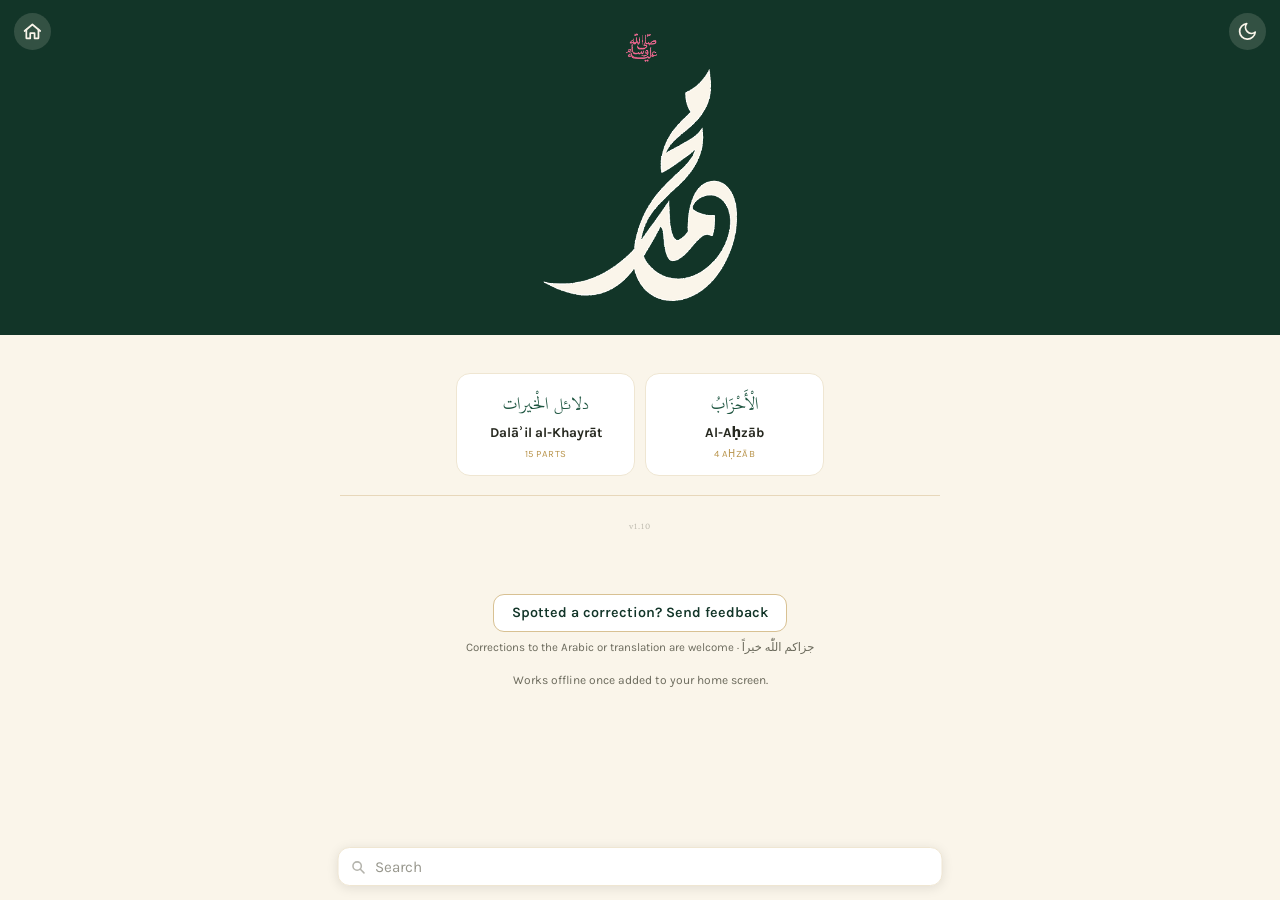
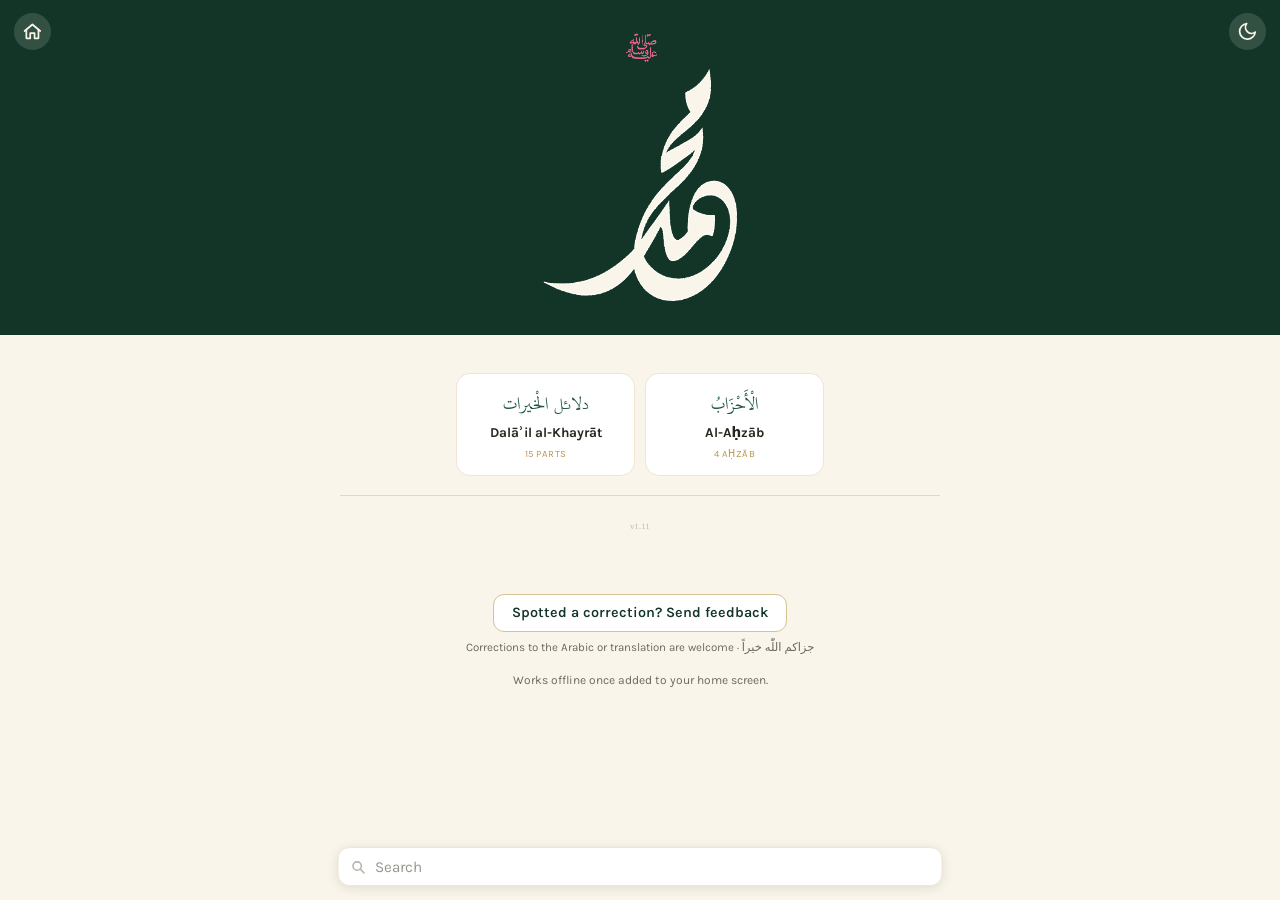
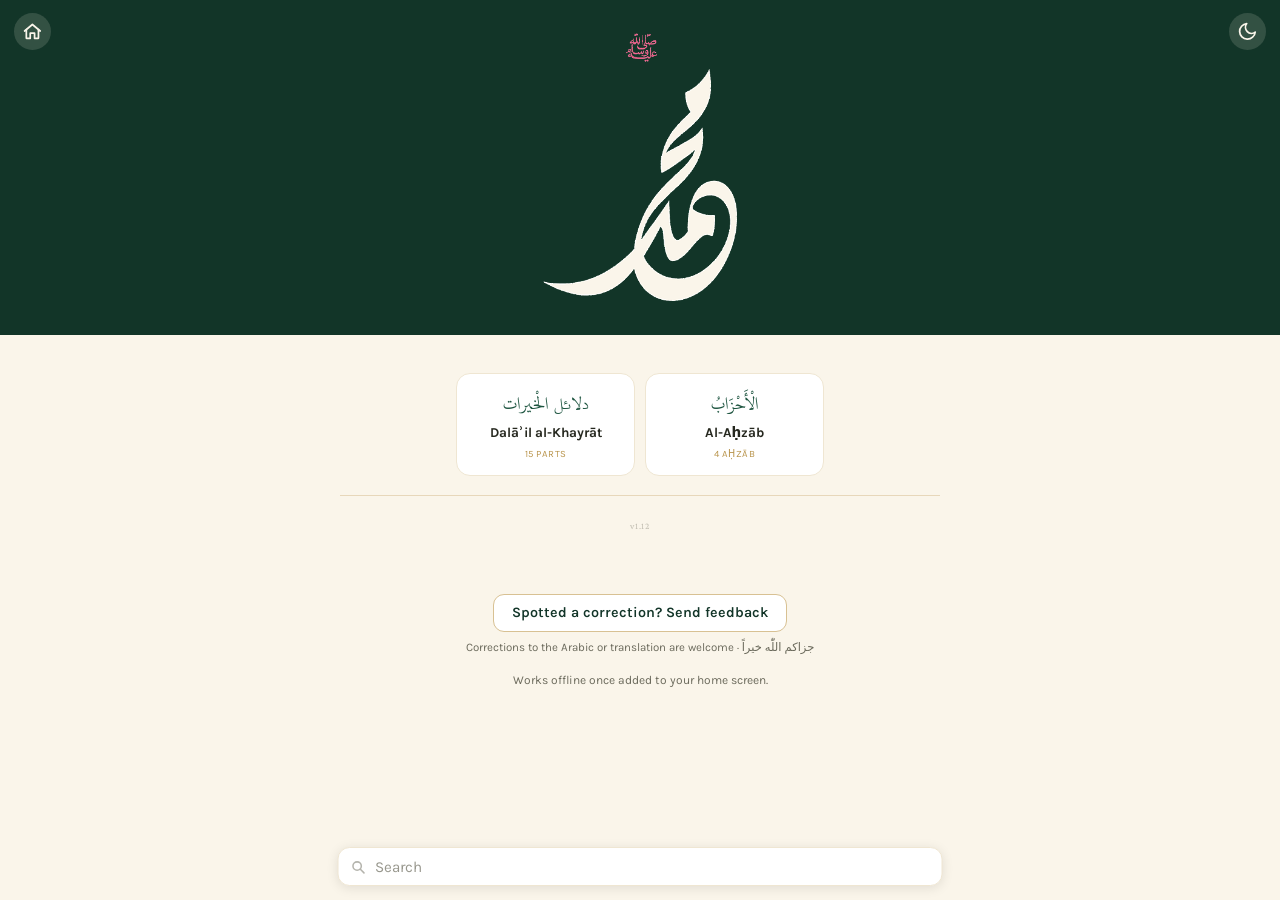
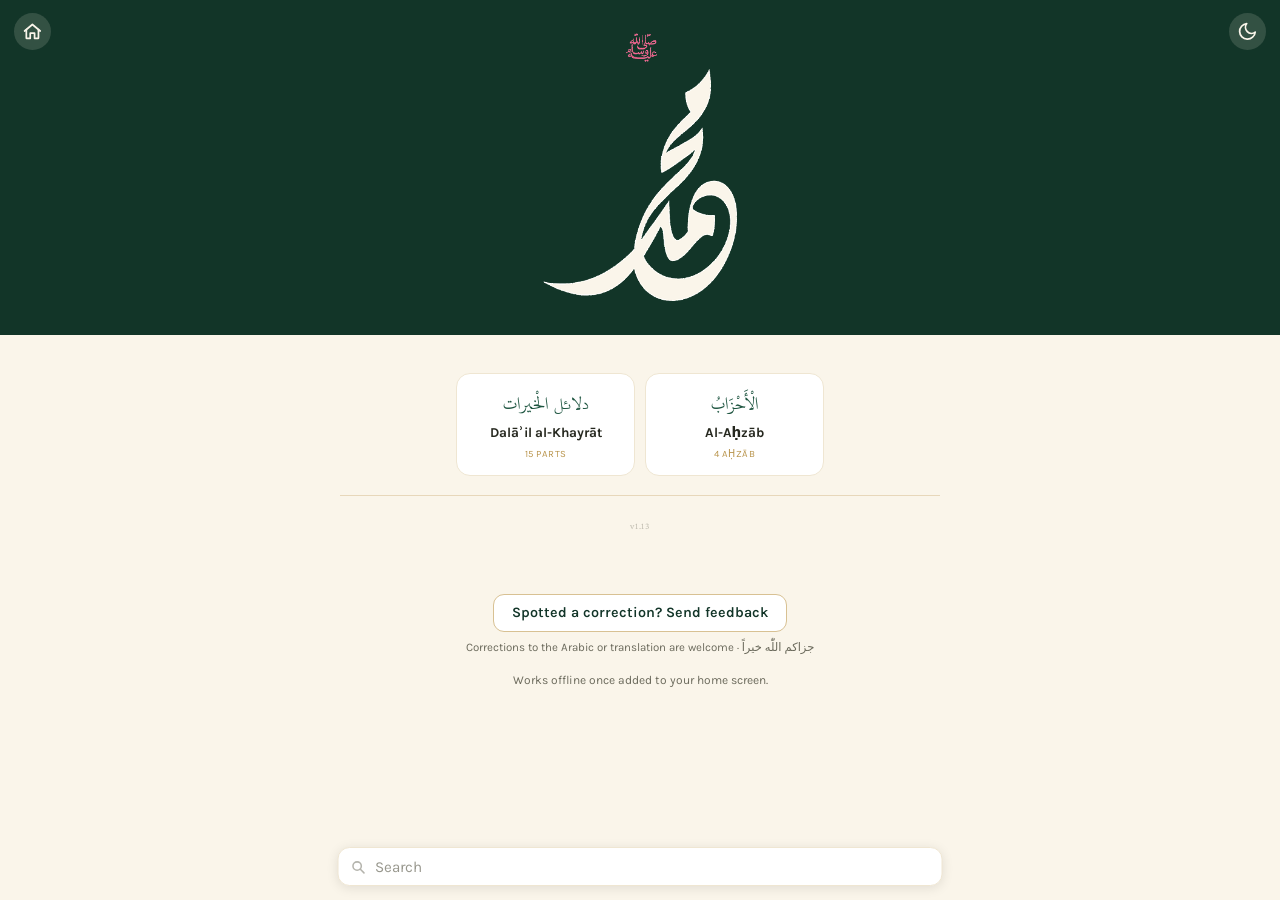
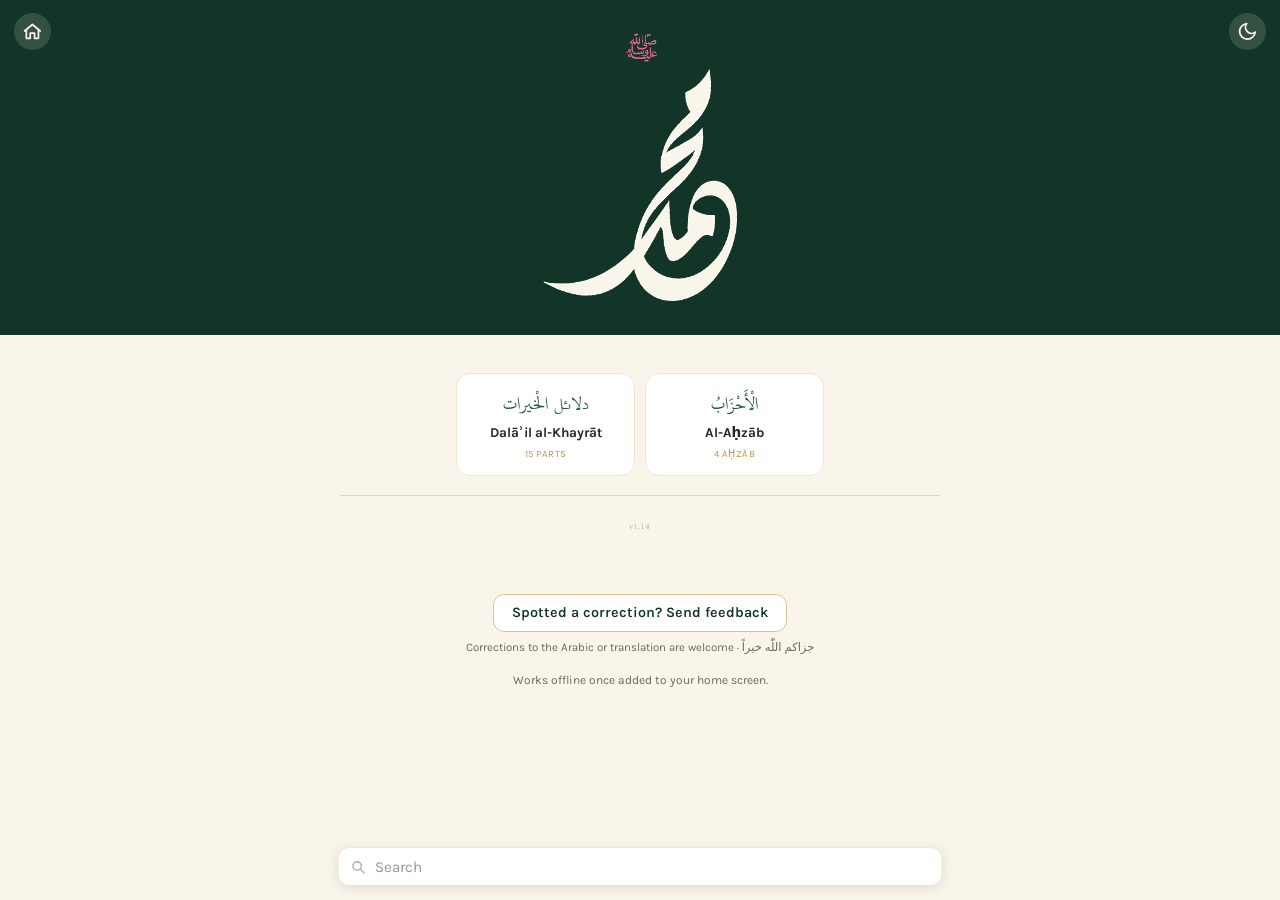
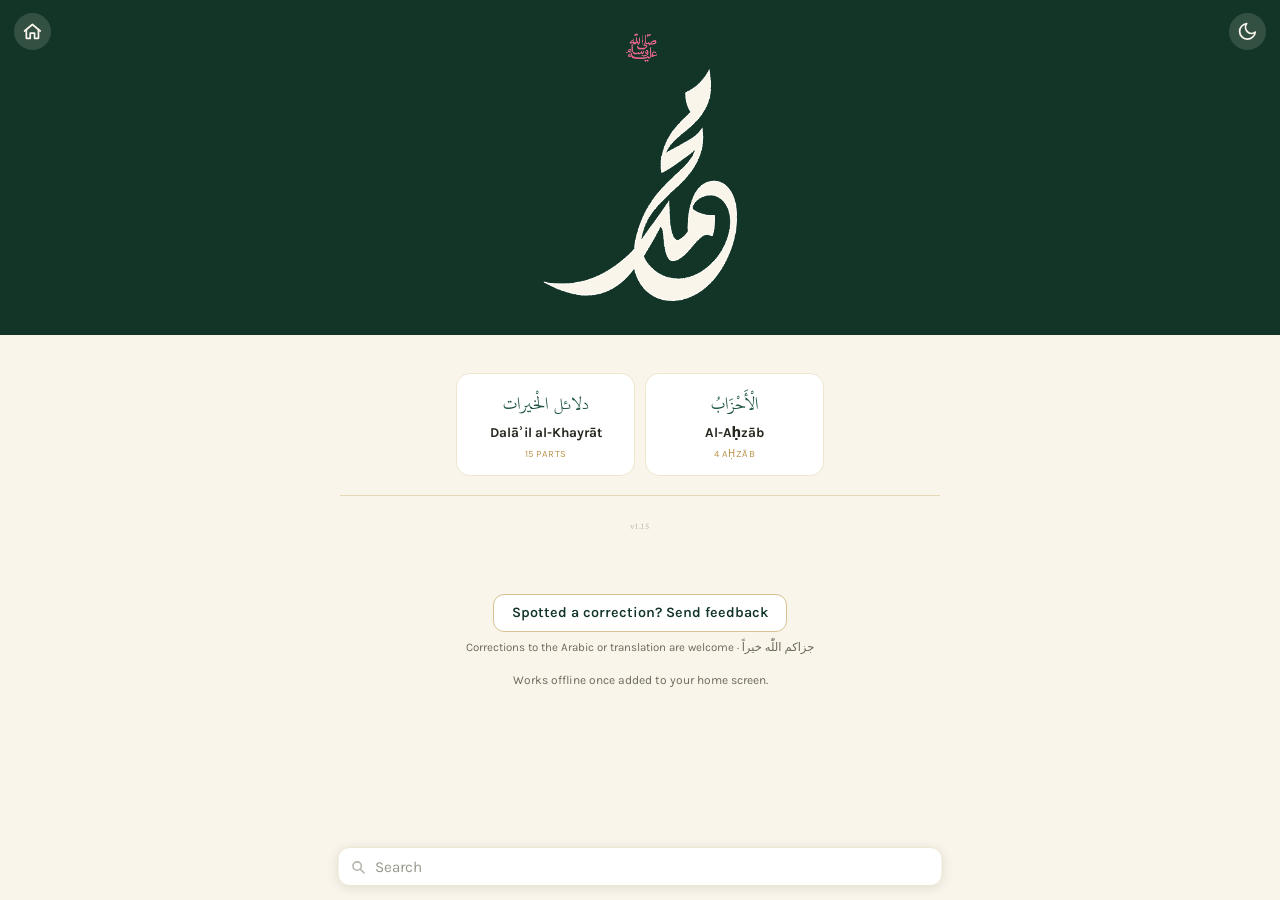
